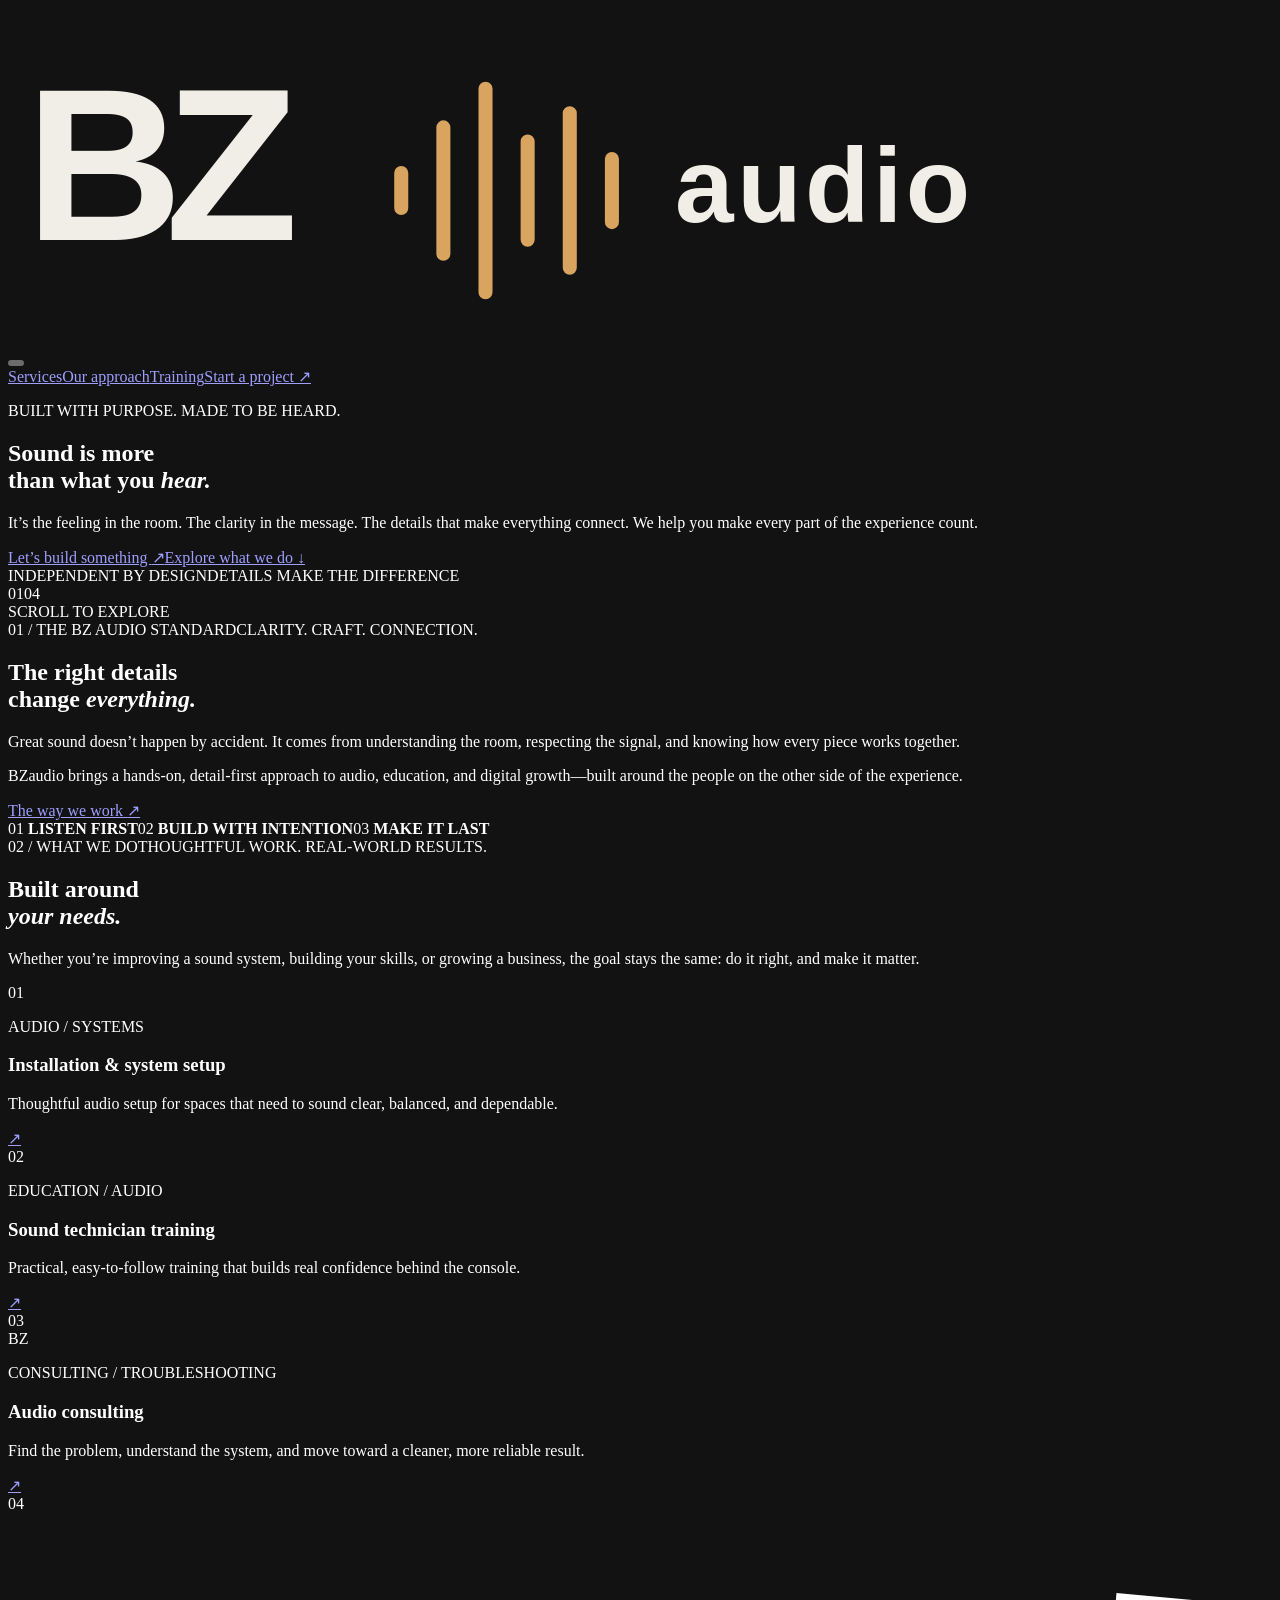
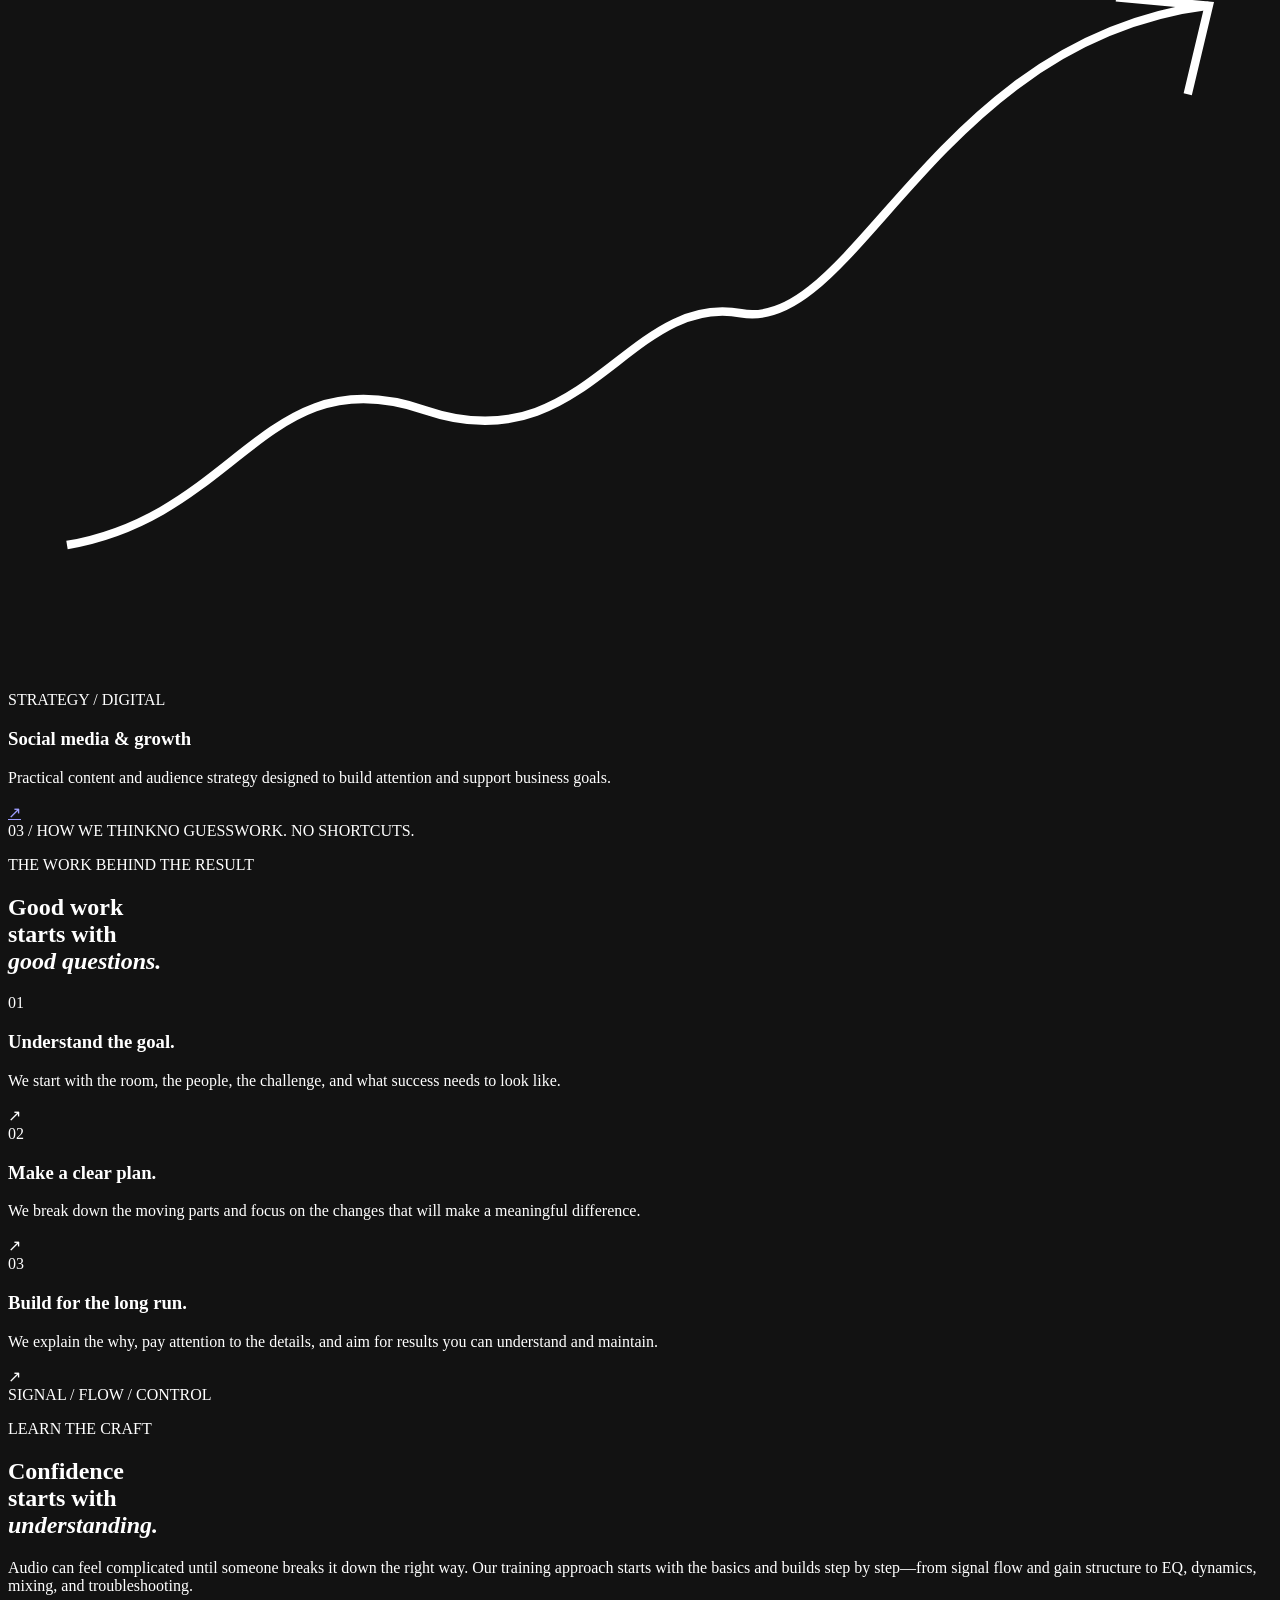
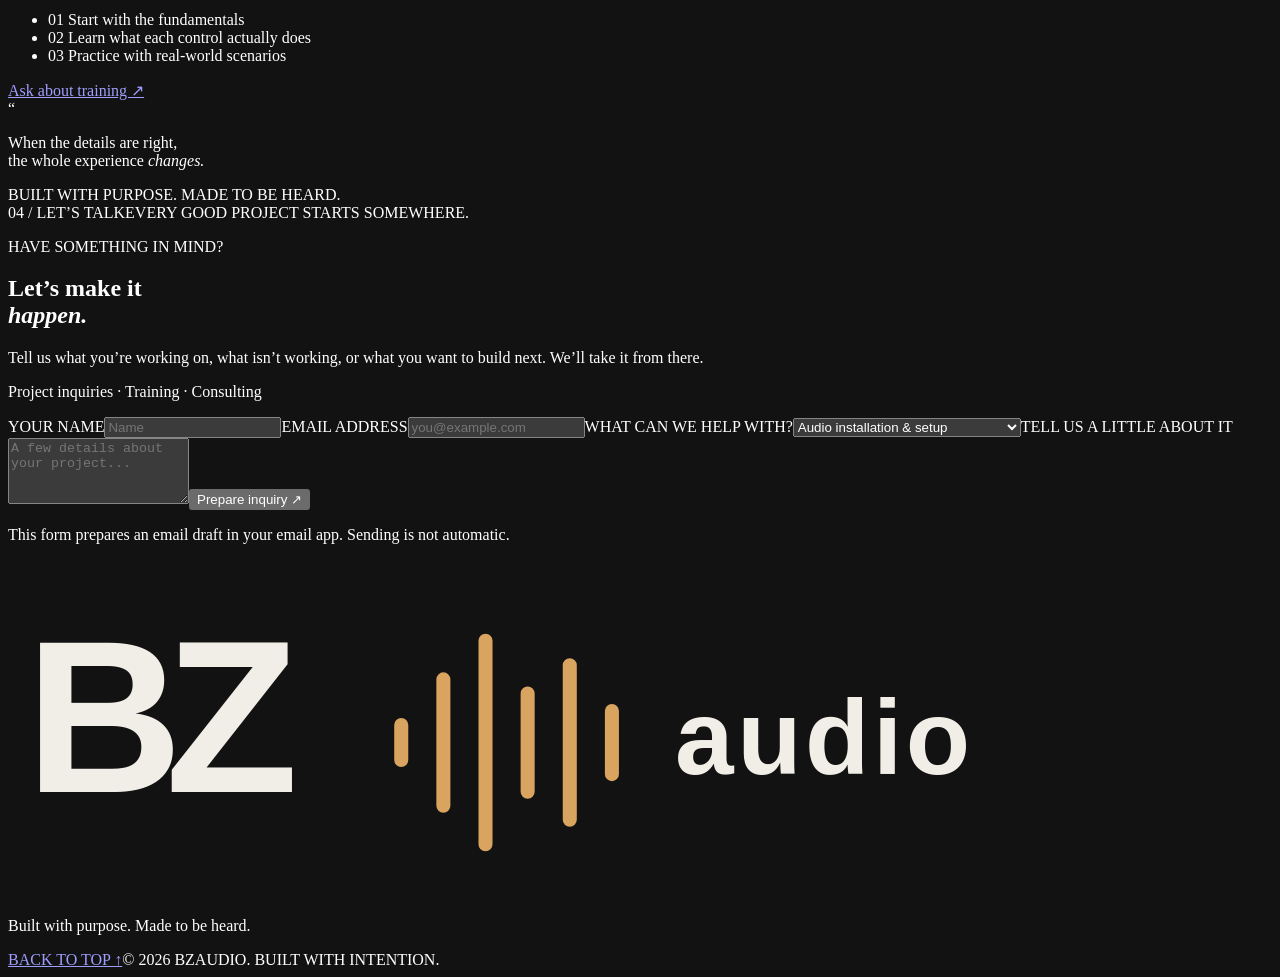
==== index.html @ 871b483c "Fix metadata formatting for production HTML" ====
<!doctype html>
<html lang="en">
<head>
  <meta charset="utf-8">
  <meta name="viewport" content="width=device-width, initial-scale=1">
  <meta name="theme-color" content="#0b0b0a">
  <meta name="description" content="BZaudio helps spaces sound clearer and teams work smarter through audio system setup, sound technician training, troubleshooting, and practical digital growth strategy.">
  <meta name="color-scheme" content="dark">
  <meta property="og:type" content="website">
  <meta property="og:title" content="BZaudio — Built with purpose. Made to be heard.">
  <meta property="og:description" content="Audio systems, practical technician training, consulting, and thoughtful digital growth.">
  <meta name="twitter:card" content="summary">
  <link rel="icon" href="favicon.svg" type="image/svg+xml">
  <title>BZaudio — Built to Be Heard</title>
  <link rel="preconnect" href="https://fonts.googleapis.com">
  <link rel="preconnect" href="https://fonts.gstatic.com" crossorigin>
  <link href="https://fonts.googleapis.com/css2?family=DM+Mono:wght@400;500&family=Manrope:wght@400;500;600;700;800&display=swap" rel="stylesheet">
  <link rel="stylesheet" href="styles.css">
  <script src="app.js" defer></script>
</head>
<body>
  <div class="film-grain" aria-hidden="true"></div>
  <header class="site-header">
    <a class="brand" href="#top" aria-label="BZaudio home">
      <img class="brand-logo" src="logo.svg" alt="BZaudio">
    </a>
    <button class="menu-toggle" aria-label="Toggle navigation" aria-expanded="false"><span></span><span></span></button>
    <nav class="nav-links" aria-label="Main navigation">
      <a href="#services">Services</a><a href="#approach">Our approach</a><a href="#training">Training</a><a href="#contact" class="nav-cta">Start a project <span>↗</span></a>
    </nav>
  </header>
  <main id="top">
    <section class="hero">
      <div class="hero-image" aria-hidden="true"></div>
      <div class="hero-content reveal">
        <p class="eyebrow"><span class="eyebrow-line"></span> BUILT WITH PURPOSE. MADE TO BE HEARD.</p>
        <h1>Sound is more<br>than what you <em>hear.</em></h1>
        <p class="hero-copy">It’s the feeling in the room. The clarity in the message. The details that make everything connect. We help you make every part of the experience count.</p>
        <div class="hero-actions"><a class="button button-primary" href="#contact">Let’s build something <span>↗</span></a><a class="text-link" href="#services">Explore what we do <span>↓</span></a></div>
      </div>
      <div class="hero-side-note"><span>INDEPENDENT BY DESIGN</span><span>DETAILS MAKE THE DIFFERENCE</span></div>
      <div class="hero-index"><span>01</span><span class="index-rule"></span><span>04</span></div>
      <div class="scroll-cue"><span class="scroll-line"></span> SCROLL TO EXPLORE</div>
    </section>
    <section class="intro section-pad">
      <div class="section-kicker reveal"><span>01 / THE BZ AUDIO STANDARD</span><span>CLARITY. CRAFT. CONNECTION.</span></div>
      <div class="intro-grid">
        <h2 class="reveal">The right details<br>change <em>everything.</em></h2>
        <div class="intro-body reveal"><p>Great sound doesn’t happen by accident. It comes from understanding the room, respecting the signal, and knowing how every piece works together.</p><p>BZaudio brings a hands-on, detail-first approach to audio, education, and digital growth—built around the people on the other side of the experience.</p><a class="underlined-link" href="#approach">The way we work <span>↗</span></a></div>
      </div>
      <div class="signal-strip" aria-label="BZaudio principles"><span>01 <b>LISTEN FIRST</b></span><span>02 <b>BUILD WITH INTENTION</b></span><span>03 <b>MAKE IT LAST</b></span><div class="signal-wave" aria-hidden="true"><i></i><i></i><i></i><i></i><i></i><i></i><i></i><i></i><i></i><i></i><i></i><i></i><i></i><i></i><i></i><i></i><i></i><i></i><i></i><i></i><i></i><i></i><i></i><i></i><i></i><i></i><i></i><i></i><i></i><i></i><i></i><i></i><i></i><i></i><i></i><i></i><i></i><i></i><i></i><i></i><i></i><i></i><i></i><i></i><i></i><i></i><i></i><i></i></div></div>
    </section>
    <section id="services" class="services section-pad">
      <div class="section-kicker reveal"><span>02 / WHAT WE DO</span><span>THOUGHTFUL WORK. REAL-WORLD RESULTS.</span></div>
      <div class="services-heading reveal"><h2>Built around<br><em>your needs.</em></h2><p>Whether you’re improving a sound system, building your skills, or growing a business, the goal stays the same: do it right, and make it matter.</p></div>
      <div class="service-list">
        <article class="service-card reveal"><div class="service-number">01</div><div class="service-visual visual-audio"><div class="speaker speaker-one"></div><div class="speaker speaker-two"></div><div class="visual-glow"></div></div><div class="service-info"><p class="service-tag">AUDIO / SYSTEMS</p><h3>Installation &amp; system setup</h3><p>Thoughtful audio setup for spaces that need to sound clear, balanced, and dependable.</p><a href="#contact" class="circle-arrow" aria-label="Ask about audio installation">↗</a></div></article>
        <article class="service-card reveal"><div class="service-number">02</div><div class="service-visual visual-training"><div class="mixer-board"><i></i><i></i><i></i><i></i><i></i><i></i><i></i><i></i><i></i><i></i><i></i><i></i></div><span class="meter meter-a"></span><span class="meter meter-b"></span></div><div class="service-info"><p class="service-tag">EDUCATION / AUDIO</p><h3>Sound technician training</h3><p>Practical, easy-to-follow training that builds real confidence behind the console.</p><a href="#training" class="circle-arrow" aria-label="Explore sound technician training">↗</a></div></article>
        <article class="service-card reveal"><div class="service-number">03</div><div class="service-visual visual-consult"><div class="orbit orbit-one"></div><div class="orbit orbit-two"></div><div class="orbit-core">BZ</div></div><div class="service-info"><p class="service-tag">CONSULTING / TROUBLESHOOTING</p><h3>Audio consulting</h3><p>Find the problem, understand the system, and move toward a cleaner, more reliable result.</p><a href="#contact" class="circle-arrow" aria-label="Ask about audio consulting">↗</a></div></article>
        <article class="service-card reveal"><div class="service-number">04</div><div class="service-visual visual-growth"><div class="growth-grid"></div><svg viewBox="0 0 300 180" role="img" aria-label="Abstract upward growth line"><path d="M14 150 C55 143 61 105 99 118 S147 90 174 95 S220 30 285 22" fill="none" stroke="currentColor" stroke-width="2"/><path d="M263 20 L285 22 L280 43" fill="none" stroke="currentColor" stroke-width="2"/></svg></div><div class="service-info"><p class="service-tag">STRATEGY / DIGITAL</p><h3>Social media &amp; growth</h3><p>Practical content and audience strategy designed to build attention and support business goals.</p><a href="#contact" class="circle-arrow" aria-label="Ask about social media growth">↗</a></div></article>
      </div>
    </section>
    <section id="approach" class="approach section-pad">
      <div class="section-kicker reveal"><span>03 / HOW WE THINK</span><span>NO GUESSWORK. NO SHORTCUTS.</span></div>
      <div class="approach-grid"><div class="approach-title reveal"><p class="eyebrow">THE WORK BEHIND THE RESULT</p><h2>Good work<br>starts with<br><em>good questions.</em></h2></div><div class="approach-steps">
        <article class="approach-step reveal"><span>01</span><div><h3>Understand the goal.</h3><p>We start with the room, the people, the challenge, and what success needs to look like.</p></div><span class="step-mark">↗</span></article>
        <article class="approach-step reveal"><span>02</span><div><h3>Make a clear plan.</h3><p>We break down the moving parts and focus on the changes that will make a meaningful difference.</p></div><span class="step-mark">↗</span></article>
        <article class="approach-step reveal"><span>03</span><div><h3>Build for the long run.</h3><p>We explain the why, pay attention to the details, and aim for results you can understand and maintain.</p></div><span class="step-mark">↗</span></article>
      </div></div>
    </section>
    <section id="training" class="training section-pad">
      <div class="training-art" aria-hidden="true"><div class="training-light"></div><div class="console-outline"><div class="console-row"></div><div class="console-controls"><i></i><i></i><i></i><i></i><i></i><i></i><i></i><i></i><i></i><i></i><i></i><i></i></div><div class="console-faders"><i></i><i></i><i></i><i></i><i></i><i></i><i></i><i></i></div></div><span class="art-label">SIGNAL / FLOW / CONTROL</span></div>
      <div class="training-copy reveal"><p class="eyebrow">LEARN THE CRAFT</p><h2>Confidence<br>starts with<br><em>understanding.</em></h2><p>Audio can feel complicated until someone breaks it down the right way. Our training approach starts with the basics and builds step by step—from signal flow and gain structure to EQ, dynamics, mixing, and troubleshooting.</p><ul><li><span>01</span> Start with the fundamentals</li><li><span>02</span> Learn what each control actually does</li><li><span>03</span> Practice with real-world scenarios</li></ul><a class="button button-outline" href="#contact">Ask about training <span>↗</span></a></div>
    </section>
    <section class="statement"><div class="statement-inner reveal"><span class="statement-mark">“</span><p>When the details are right,<br>the whole experience <em>changes.</em></p><span class="statement-caption">BUILT WITH PURPOSE. MADE TO BE HEARD.</span></div></section>
    <section id="contact" class="contact section-pad">
      <div class="section-kicker reveal"><span>04 / LET’S TALK</span><span>EVERY GOOD PROJECT STARTS SOMEWHERE.</span></div>
      <div class="contact-grid"><div class="contact-copy reveal"><p class="eyebrow">HAVE SOMETHING IN MIND?</p><h2>Let’s make it<br><em>happen.</em></h2><p>Tell us what you’re working on, what isn’t working, or what you want to build next. We’ll take it from there.</p><p class="contact-note">Project inquiries · Training · Consulting</p></div><form class="contact-form reveal" id="contact-form" data-contact-email=""><label for="name">YOUR NAME</label><input id="name" name="name" autocomplete="name" placeholder="Name" required><label for="email">EMAIL ADDRESS</label><input id="email" name="email" type="email" autocomplete="email" placeholder="you@example.com" required><label for="service">WHAT CAN WE HELP WITH?</label><select id="service" name="service"><option>Audio installation &amp; setup</option><option>Sound technician training</option><option>Audio consulting &amp; troubleshooting</option><option>Social media &amp; growth strategy</option><option>Something else</option></select><label for="message">TELL US A LITTLE ABOUT IT</label><textarea id="message" name="message" rows="4" placeholder="A few details about your project..." required></textarea><button class="button button-primary form-submit" type="submit">Prepare inquiry <span>↗</span></button><p class="form-note" id="form-note" role="status" aria-live="polite">This form prepares an email draft in your email app. Sending is not automatic.</p></form></div>
    </section>
  </main>
  <footer class="site-footer"><a class="brand footer-brand" href="#top"><img class="brand-logo" src="logo.svg" alt="BZaudio"></a><p>Built with purpose. Made to be heard.</p><a class="back-top" href="#top">BACK TO TOP ↑</a><span class="copyright">© <span id="year"></span> BZAUDIO. BUILT WITH INTENTION.</span></footer>
</body>
</html>
---- styles.css ----
:root{--bg:#0b0b0a;--panel:#11110f;--panel2:#171613;--text:#f1eee7;--muted:#a19d93;--line:rgba(242,237,225,.15);--amber:#d8a45f;--amber-bright:#f1c17c;--mono:"DM Mono",monospace;--sans:"Manrope",sans-serif;--page: min(1240px, calc(100% - 10vw)};scroll-behavior:smooth}*{box-sizing:border-box}body{margin:0;background:var(--bg);color:var(--text);font-family:var(--sans);font-size:14px;line-height:1.7;-webkit-font-smoothing:antialiased}a{color:inherit;text-decoration:none}button,input,textarea,select{font:inherit}.film-grain{position:fixed;inset:0;pointer-events:none;z-index:20;opacity:.045;background-image:url("data:image/svg+xml,%3Csvg viewBox='0 0 180 180' xmlns='http://www.w3.org/2000/svg'%3E%3Cfilter id='n'%3E%3CfeTurbulence type='fractalNoise' baseFrequency='.85' numOctaves='3' stitchTiles='stitch'/%3E%3C/filter%3E%3Crect width='100%25' height='100%25' filter='url(%23n)' opacity='.5'/%3E%3C/svg%3E")}::selection{background:var(--amber);color:#0b0b0a}.site-header{height:86px;padding:0 5vw;display:flex;align-items:center;justify-content:space-between;position:absolute;z-index:30;top:0;left:0;right:0;border-bottom:1px solid rgba(255,255,255,.12)}.brand{display:flex;align-items:center;gap:9px;letter-spacing:.18em;font-size:12px;font-weight:800}.brand-mark{font-size:29px;letter-spacing:-.12em;font-weight:800;line-height:1}.brand-mark span{color:var(--amber)}.brand-word{padding-left:7px}.nav-links{display:flex;align-items:center;gap:38px;font-size:11px;color:#d2cfc7}.nav-links>a:not(.nav-cta){transition:color .2s}.nav-links>a:hover{color:var(--amber-bright)}.nav-cta{border:1px solid rgba(216,164,95,.65);padding:12px 17px;color:var(--text)}.nav-cta span{color:var(--amber);margin-left:12px}.menu-toggle{display:none}.hero{min-height:790px;height:min(940px,100svh);max-height:1080px;position:relative;display:flex;align-items:center;overflow:hidden;padding:125px 10vw 110px}.hero:after{content:"";position:absolute;inset:0;background:linear-gradient(90deg,rgba(9,9,8,.97) 0%,rgba(9,9,8,.85) 35%,rgba(9,9,8,.3) 72%,rgba(9,9,8,.35) 100%),linear-gradient(0deg,var(--bg) 0%,transparent 23%,transparent 80%,rgba(0,0,0,.22));z-index:1}.hero-image{position:absolute;inset:0;background:radial-gradient(ellipse at 72% 47%,rgba(191,121,54,.24),transparent 26%),radial-gradient(ellipse at 83% 53%,rgba(94,65,39,.24),transparent 40%),linear-gradient(135deg,#191713,#090908 60%);animation:cinema-drift 24s ease-in-out infinite alternate}.hero-image:before{content:"";position:absolute;right:8%;top:17%;width:48vw;height:65%;border:1px solid rgba(220,176,113,.15);transform:perspective(800px) rotateY(-17deg) rotateZ(-3deg);background:repeating-linear-gradient(90deg,transparent 0 7.5%,rgba(255,255,255,.025) 7.6% 7.8%),linear-gradient(135deg,transparent,rgba(216,164,95,.07));box-shadow:0 0 100px rgba(197,126,57,.08),inset 0 0 80px rgba(0,0,0,.8)}.hero-image:after{content:"";position:absolute;right:16%;top:24%;width:34vw;height:54%;background:repeating-linear-gradient(0deg,transparent 0 20px,rgba(216,164,95,.08) 21px 22px);mask-image:linear-gradient(90deg,transparent,#000 30%,#000 70%,transparent);transform:skewY(-9deg);opacity:.6}.hero-content{position:relative;z-index:2;max-width:730px}.eyebrow,.section-kicker,.service-tag,.hero-side-note,.hero-index,.scroll-cue,.statement-caption,.art-label,.copyright,.back-top{font:10px/1.5 var(--mono);letter-spacing:.12em}.eyebrow{color:var(--amber-bright);display:flex;align-items:center;gap:12px}.eyebrow-line{display:inline-block;width:27px;height:1px;background:var(--amber)}h1,h2,h3,p{margin-top:0}h1{font-size:clamp(54px,7.3vw,104px);line-height:1.04;letter-spacing:-.075em;font-weight:600;margin:32px 0 24px}h1 em,h2 em,.statement p em{font-family:Georgia,serif;font-weight:400;color:var(--amber-bright);letter-spacing:-.065em} .hero-copy{max-width:455px;color:#b8b4aa;font-size:14px;line-height:1.95}.hero-actions{display:flex;align-items:center;gap:28px;margin-top:36px}.button{display:inline-flex;align-items:center;justify-content:space-between;gap:30px;padding:15px 19px;font-size:11px;font-weight:700;letter-spacing:.015em;border:1px solid transparent;cursor:pointer;transition:background .25s,border .25s,transform .25s}.button:hover{transform:translateY(-2px)}.button span{font-size:17px}.button-primary{background:var(--amber);color:#17120b}.button-primary:hover{background:var(--amber-bright)}.text-link{font-size:11px;color:#d4d0c7}.text-link span{color:var(--amber);padding-left:9px}.hero-side-note{position:absolute;z-index:3;right:5vw;top:48%;writing-mode:vertical-rl;display:flex;gap:24px;color:#9a9488;font-size:9px}.hero-index{position:absolute;z-index:3;bottom:65px;left:5vw;display:flex;align-items:center;gap:13px;color:#d6d0c5}.hero-index>span:first-child{color:var(--amber)}.index-rule{height:1px;width:66px;background:var(--line)}.scroll-cue{position:absolute;z-index:3;bottom:61px;right:5vw;color:#a8a194;font-size:9px;display:flex;align-items:center;gap:12px}.scroll-line{width:34px;height:1px;background:var(--amber)}.section-pad{padding:105px 0}.intro,.services,.approach,.contact{padding-left:var(--page);padding-right:var(--page)}.section-kicker{display:flex;justify-content:space-between;gap:20px;color:#918c82;border-bottom:1px solid var(--line);padding-bottom:17px;font-size:9px}.section-kicker span:first-child{color:var(--amber)}.intro-grid{display:grid;grid-template-columns:1.1fr .7fr;gap:10%;padding:65px 0 60px}.intro h2,.services h2,.approach h2,.training h2,.contact h2{font-size:clamp(38px,5vw,65px);font-weight:500;letter-spacing:-.07em;line-height:1.12;margin-bottom:0}.intro h2 em,.services h2 em,.approach h2 em,.training h2 em,.contact h2 em{font-family:Georgia,serif;font-weight:400;color:var(--amber-bright)}.intro-body{padding-top:8px;max-width:445px;color:var(--muted);font-size:13px}.intro-body p{margin-bottom:18px}.underlined-link{display:inline-flex;gap:35px;align-items:center;color:var(--text);font-size:11px;border-bottom:1px solid var(--amber);padding:8px 0;margin-top:9px}.underlined-link span{color:var(--amber)}.signal-strip{min-height:74px;border-top:1px solid var(--line);border-bottom:1px solid var(--line);display:flex;align-items:center;gap:32px;overflow:hidden;color:#898479;font:9px var(--mono);letter-spacing:.09em}.signal-strip b{display:block;color:#d7d1c6;font-size:9px;font-weight:400;margin-top:7px;white-space:nowrap}.signal-wave{height:42px;display:flex;align-items:center;gap:4px;flex:1;justify-content:flex-end;opacity:.65;min-width:100px}.signal-wave i{display:block;width:2px;height:var(--h,13px);background:var(--amber);opacity:.65;animation:wave 1.6s ease-in-out infinite alternate}.signal-wave i:nth-child(3n){--h:26px;animation-delay:-.5s}.signal-wave i:nth-child(4n){--h:34px;animation-delay:-.9s}.signal-wave i:nth-child(5n){--h:8px;animation-delay:-.2s}.services{background:#10100e}.services-heading{display:flex;justify-content:space-between;align-items:flex-end;padding:58px 0 45px;gap:40px}.services-heading p{max-width:360px;color:var(--muted);font-size:12px;margin:0 0 4px}.service-list{border-top:1px solid var(--line)}.service-card{display:grid;grid-template-columns:42px minmax(220px,.92fr) minmax(260px,1fr);gap:32px;align-items:center;min-height:265px;border-bottom:1px solid var(--line);padding:27px 0}.service-number{align-self:start;padding-top:5px;color:var(--amber);font:10px var(--mono)}.service-visual{height:210px;position:relative;overflow:hidden;background:radial-gradient(ellipse at center,rgba(193,131,67,.12),transparent 65%),#151511;border:1px solid rgba(255,255,255,.045)}.service-info{position:relative;padding:5px 52px 5px 0}.service-tag{font-size:9px;color:var(--amber);margin-bottom:12px}.service-info h3{font-size:21px;line-height:1.3;letter-spacing:-.04em;font-weight:500;margin-bottom:12px}.service-info>p:not(.service-tag){color:var(--muted);font-size:12px;max-width:380px;margin-bottom:0}.circle-arrow{position:absolute;right:0;bottom:4px;width:36px;height:36px;border:1px solid rgba(216,164,95,.55);display:grid;place-items:center;color:var(--amber);font-size:16px;transition:background .2s,color .2s}.circle-arrow:hover{background:var(--amber);color:#0b0b0a}.speaker{position:absolute;width:94px;height:94px;border:1px solid rgba(216,164,95,.6);border-radius:50%;left:50%;top:50%;transform:translate(-50%,-50%);box-shadow:0 0 0 10px rgba(216,164,95,.04),0 0 0 23px rgba(216,164,95,.035),inset 0 0 0 9px rgba(216,164,95,.1)}.speaker:before,.speaker:after{content:"";position:absolute;inset:23px;border:1px solid rgba(216,164,95,.4);border-radius:50%}.speaker:after{inset:39px;background:var(--amber);box-shadow:0 0 25px rgba(216,164,95,.5)}.speaker-two{left:72%;width:60px;height:60px;opacity:.65}.speaker-one{left:37%}.visual-glow{position:absolute;inset:0;background:linear-gradient(115deg,transparent 30%,rgba(255,222,171,.06),transparent 68%);animation:sweep 7s ease-in-out infinite}.mixer-board{position:absolute;inset:25px 22px;display:grid;grid-template-columns:repeat(6,1fr);gap:9px;transform:perspective(300px) rotateX(12deg);border:1px solid rgba(216,164,95,.25);padding:12px;background:linear-gradient(135deg,#25231c,#10100e)}.mixer-board i{background:linear-gradient(0deg,#71664d 0 20%,#29271f 20% 100%);border:1px solid #494333;position:relative}.mixer-board i:after{content:"";position:absolute;left:20%;right:20%;top:35%;height:4px;background:var(--amber);box-shadow:0 0 8px #b67a37}.meter{position:absolute;bottom:20px;width:3px;background:var(--amber);box-shadow:0 0 12px #bf8038}.meter-a{height:45px;right:17%}.meter-b{height:27px;right:20%;opacity:.55}.visual-consult{display:grid;place-items:center}.orbit{position:absolute;border:1px solid rgba(216,164,95,.35);border-radius:50%;width:135px;height:135px;transform:rotateX(62deg) rotateZ(-25deg)}.orbit-two{width:185px;height:185px;transform:rotateX(62deg) rotateZ(35deg)}.orbit-core{width:55px;height:55px;border:1px solid var(--amber);border-radius:50%;display:grid;place-items:center;font-size:12px;letter-spacing:-.08em;color:var(--amber);box-shadow:0 0 32px rgba(216,164,95,.12)}.visual-growth{display:grid;place-items:center}.growth-grid{position:absolute;inset:0;background:linear-gradient(rgba(216,164,95,.08) 1px,transparent 1px),linear-gradient(90deg,rgba(216,164,95,.08) 1px,transparent 1px);background-size:25px 25px;mask-image:linear-gradient(90deg,transparent,#000)}.visual-growth svg{width:85%;color:var(--amber);position:relative}.approach-grid{display:grid;grid-template-columns:.8fr 1fr;gap:13%;padding-top:70px}.approach-title .eyebrow{margin-bottom:27px}.approach-steps{border-top:1px solid var(--line)}.approach-step{display:grid;grid-template-columns:30px 1fr 20px;gap:16px;padding:24px 0;border-bottom:1px solid var(--line);align-items:start}.approach-step>span:first-child{font:10px var(--mono);color:var(--amber);padding-top:5px}.approach-step h3{font-size:15px;font-weight:600;margin:0 0 7px}.approach-step p{font-size:12px;color:var(--muted);margin:0;max-width:400px}.step-mark{color:#8e887d}.training{background:#151410;display:grid;grid-template-columns:1fr 1fr;min-height:650px;padding:0}.training-art{position:relative;overflow:hidden;min-height:590px;background:radial-gradient(ellipse at 40% 42%,rgba(188,123,59,.21),transparent 46%),linear-gradient(140deg,#201c15,#0d0d0b)}.training-art:before{content:"";position:absolute;inset:0;background:repeating-linear-gradient(0deg,transparent 0 3px,rgba(255,255,255,.015) 4px 5px)}.training-light{position:absolute;width:430px;height:430px;left:15%;top:12%;border-radius:50%;border:1px solid rgba(216,164,95,.13);box-shadow:0 0 0 35px rgba(216,164,95,.025),0 0 0 75px rgba(216,164,95,.02)}.console-outline{position:absolute;left:12%;right:6%;top:30%;height:250px;transform:perspective(600px) rotateY(13deg) rotateX(5deg);border:1px solid rgba(216,164,95,.45);background:linear-gradient(135deg,rgba(55,48,36,.96),rgba(12,12,10,.98));box-shadow:18px 28px 60px #0008;padding:20px}.console-row{height:36px;border-bottom:1px solid rgba(216,164,95,.24);background:repeating-linear-gradient(90deg,transparent 0 24px,rgba(216,164,95,.16) 25px 26px)}.console-controls{display:flex;gap:14px;margin:20px 0}.console-controls i{width:16px;height:16px;border:1px solid #a78a58;border-radius:50%;box-shadow:inset 0 0 0 4px #29251c}.console-faders{display:flex;justify-content:space-around;height:95px;border-top:1px solid #51452f}.console-faders i{width:2px;height:90%;background:#60533b;position:relative}.console-faders i:after{content:"";position:absolute;top:var(--top,40%);left:-4px;width:10px;height:5px;background:var(--amber);box-shadow:0 0 7px #bd813a}.console-faders i:nth-child(2n){--top:25%}.console-faders i:nth-child(3n){--top:65%}.art-label{position:absolute;bottom:42px;left:12%;color:#b9a17e;font-size:9px}.training-copy{padding:90px 9vw 80px 7vw;align-self:center}.training-copy h2{margin:28px 0 24px}.training-copy>p:not(.eyebrow){max-width:440px;color:var(--muted);font-size:12px;line-height:1.95}.training-copy ul{padding:20px 0 22px;margin:22px 0;border-top:1px solid var(--line);border-bottom:1px solid var(--line);list-style:none}.training-copy li{font-size:11px;padding:7px 0;color:#d2cdc3}.training-copy li span{font:10px var(--mono);color:var(--amber);margin-right:15px}.button-outline{border-color:rgba(216,164,95,.65);color:var(--text);background:transparent}.button-outline span{color:var(--amber)}.button-outline:hover{background:rgba(216,164,95,.1)}.statement{padding:120px 5vw;text-align:center;background:#0b0b0a;border-bottom:1px solid var(--line)}.statement-inner{max-width:850px;margin:auto}.statement-mark{font:70px/1 Georgia,serif;color:var(--amber);opacity:.85}.statement p{font-size:clamp(31px,4.5vw,56px);line-height:1.2;letter-spacing:-.06em;margin:20px 0 30px}.statement-caption{font-size:9px;color:#8e887d}.contact{background:#11110f}.contact-grid{display:grid;grid-template-columns:.85fr 1fr;gap:15%;padding-top:65px}.contact-copy h2{margin:28px 0 23px}.contact-copy>p:not(.eyebrow){max-width:370px;color:var(--muted);font-size:12px}.contact-note{border-top:1px solid var(--line);padding-top:18px;margin-top:34px;font:10px var(--mono);letter-spacing:.04em}.contact-form{display:flex;flex-direction:column;align-items:stretch}.contact-form label{font:9px var(--mono);letter-spacing:.1em;color:#aaa397;margin:0 0 8px}.contact-form input,.contact-form textarea,.contact-form select{background:transparent;border:0;border-bottom:1px solid #444036;color:var(--text);padding:11px 0 13px;outline:none;border-radius:0;margin-bottom:24px;font-size:12px;resize:vertical}.contact-form input:focus,.contact-form textarea:focus,.contact-form select:focus{border-color:var(--amber)}.contact-form input::placeholder,.contact-form textarea::placeholder{color:#6f6a60}.contact-form select{color:#c9c2b7}.contact-form select option{background:#171613}.form-submit{align-self:flex-start;min-width:190px}.form-note{color:#827c71;font-size:10px;margin-top:13px}.site-footer{padding:30px 5vw;display:grid;grid-template-columns:1fr 1fr 1fr;align-items:center;gap:20px;border-top:1px solid var(--line);color:#8f897f}.footer-brand{color:var(--text);justify-self:start}.site-footer>p{margin:0;text-align:center;font-size:10px}.back-top{justify-self:end;font-size:9px}.copyright{grid-column:1/-1;border-top:1px solid var(--line);padding-top:18px;margin-top:8px;font-size:8px;color:#6d685f}.reveal{opacity:0;transform:translateY(18px);transition:opacity .8s ease,transform .8s cubic-bezier(.2,.7,.2,1)}.reveal.is-visible{opacity:1;transform:translateY(0)}@keyframes cinema-drift{0%{transform:scale(1) translate3d(0,0,0)}100%{transform:scale(1.06) translate3d(-1.3%,.5%,0)}}@keyframes wave{from{transform:scaleY(.4);opacity:.35}to{transform:scaleY(1);opacity:.9}}@keyframes sweep{0%,100%{transform:translateX(-60%);opacity:.2}50%{transform:translateX(60%);opacity:.9}}@media(min-width:1500px){.hero{padding-left:max(10vw,calc((100vw - 1240px)/2))}.hero-content{max-width:780px}}@media(max-width:850px){:root{--page:calc(100% - 9vw)}.site-header{height:72px;padding:0 5vw}.menu-toggle{display:flex;flex-direction:column;gap:6px;background:transparent;border:0;padding:10px;z-index:3}.menu-toggle span{width:23px;height:1px;background:var(--text)}.nav-links{display:none;position:absolute;top:71px;left:0;right:0;background:#10100e;padding:25px 5vw 30px;flex-direction:column;align-items:stretch;gap:20px;border-bottom:1px solid var(--line)}.nav-links.open{display:flex}.nav-cta{text-align:center}.hero{min-height:730px;height:92svh;padding:120px 7vw 110px}.hero:after{background:linear-gradient(90deg,rgba(9,9,8,.95),rgba(9,9,8,.66)),linear-gradient(0deg,var(--bg),transparent 28%)}.hero-image:before{right:-10%;width:75vw;opacity:.65}.hero-side-note{display:none}.hero-index{left:7vw;bottom:43px}.scroll-cue{right:7vw;bottom:40px}.intro-grid,.approach-grid,.contact-grid{grid-template-columns:1fr;gap:30px}.intro-grid{padding:45px 0}.intro-body{max-width:600px}.services-heading{align-items:flex-start;flex-direction:column;gap:20px}.services-heading p{max-width:500px}.service-card{grid-template-columns:28px minmax(160px,.8fr) minmax(200px,1fr);gap:18px}.service-visual{height:175px}.service-info h3{font-size:18px}.training-copy{padding:65px 6vw}.contact-grid{gap:42px}.approach-grid{padding-top:45px}.training-art{min-height:460px}.console-outline{top:28%}}@media(max-width:560px){:root{--page:calc(100% - 40px)}.site-header{padding:0 20px}.hero{min-height:720px;padding:110px 24px 105px}.hero-content{margin-top:10px}.eyebrow{font-size:8px;letter-spacing:.08em}h1{font-size:clamp(48px,14vw,68px);margin:27px 0 20px}.hero-copy{font-size:12px;max-width:370px}.hero-actions{align-items:flex-start;flex-direction:column;gap:20px}.hero-index{left:24px;bottom:35px}.scroll-cue{right:24px;bottom:33px;font-size:7px}.section-pad{padding-top:72px;padding-bottom:72px}.section-kicker{font-size:7px;letter-spacing:.06em}.section-kicker span:last-child{max-width:48%;text-align:right}.intro h2,.services h2,.approach h2,.training h2,.contact h2{font-size:43px}.intro-grid{gap:23px;padding:39px 0}.signal-strip{gap:18px;flex-wrap:wrap;padding:15px 0}.signal-wave{flex-basis:100%;justify-content:flex-start}.service-card{grid-template-columns:24px 1fr;gap:12px;padding:23px 0}.service-visual{grid-column:2;height:190px;order:2}.service-info{grid-column:2;order:3;padding-right:43px}.service-number{grid-column:1;grid-row:1/4}.service-info h3{font-size:20px}.service-info>p:not(.service-tag){font-size:11px}.circle-arrow{width:32px;height:32px}.approach-grid{gap:35px}.approach-step{grid-template-columns:25px 1fr 15px;gap:10px}.training{grid-template-columns:1fr}.training-art{min-height:400px;order:2}.training-copy{padding:65px 24px 60px}.console-outline{left:8%;right:5%;top:27%;height:220px;padding:14px}.console-controls{gap:9px;margin:14px 0}.console-controls i{width:12px;height:12px}.console-faders{height:80px}.art-label{left:8%;bottom:25px}.statement{padding:80px 24px}.statement p{font-size:35px}.contact-grid{padding-top:45px}.site-footer{padding:26px 20px;grid-template-columns:1fr auto}.site-footer>p{grid-column:1/-1;grid-row:2;text-align:left}.back-top{grid-column:2;grid-row:1}.copyright{grid-row:3}.form-submit{width:100%}}@media(prefers-reduced-motion:reduce){*,*::before,*::after{scroll-behavior:auto!important;animation-duration:.01ms!important;animation-iteration-count:1!important;transition-duration:.01ms!important}.reveal{opacity:1;transform:none}}
/* BZaudio vector wordmark */
.brand-logo{display:block;width:174px;height:auto;max-height:48px;object-fit:contain}
.footer-brand .brand-logo{width:154px;max-height:42px}
@media(max-width:560px){.brand-logo{width:148px;max-height:42px}.footer-brand .brand-logo{width:140px}}


/* Professional finishing details */
:focus-visible{outline:2px solid var(--amber-bright);outline-offset:4px}
.brand-logo{display:block;width:160px;height:auto;max-height:54px;object-fit:contain}
.brand{min-width:0}
.contact-form input:focus,.contact-form textarea:focus,.contact-form select:focus{border-color:var(--amber);outline:2px solid rgba(216,164,95,.22);outline-offset:1px}
.contact-form input,.contact-form textarea,.contact-form select{width:100%;min-width:0}
.contact-form .form-submit{width:100%;margin-top:8px}
.form-note{max-width:48ch}
::selection{background:var(--amber-bright);color:#111}
@media(max-width:760px){
  .brand-logo{width:138px;max-height:48px}
  .site-header{height:74px}
  .hero{min-height:700px;height:auto;padding:130px 7vw 110px}
  .hero-side-note{display:none}
  .hero-index{left:7vw;bottom:35px}
  .scroll-cue{right:7vw;bottom:32px}
  .hero-actions{align-items:flex-start;flex-wrap:wrap;gap:18px}
  .section-kicker{font-size:8px;flex-wrap:wrap}
  .signal-strip{gap:18px;flex-wrap:wrap;padding:18px 0}
  .signal-wave{flex-basis:100%;justify-content:flex-start}
  .service-card{grid-template-columns:28px minmax(0,1fr);gap:14px}
  .service-visual{grid-column:2;grid-row:1;height:170px}
  .service-info{grid-column:2;padding-right:46px}
  .service-number{grid-column:1;grid-row:1 / span 2}
  .contact-grid{gap:36px}
}
@media(max-width:420px){
  .hero h1{font-size:clamp(46px,13vw,58px)}
  .hero-actions .button{width:100%}
  .text-link{padding:6px 0}
  .section-pad{padding-top:76px;padding-bottom:76px}
  .intro-grid{padding-top:42px}
}
@media(prefers-reduced-motion:reduce){
  *,*::before,*::after{scroll-behavior:auto!important;animation-duration:.01ms!important;animation-iteration-count:1!important;transition-duration:.01ms!important}
}
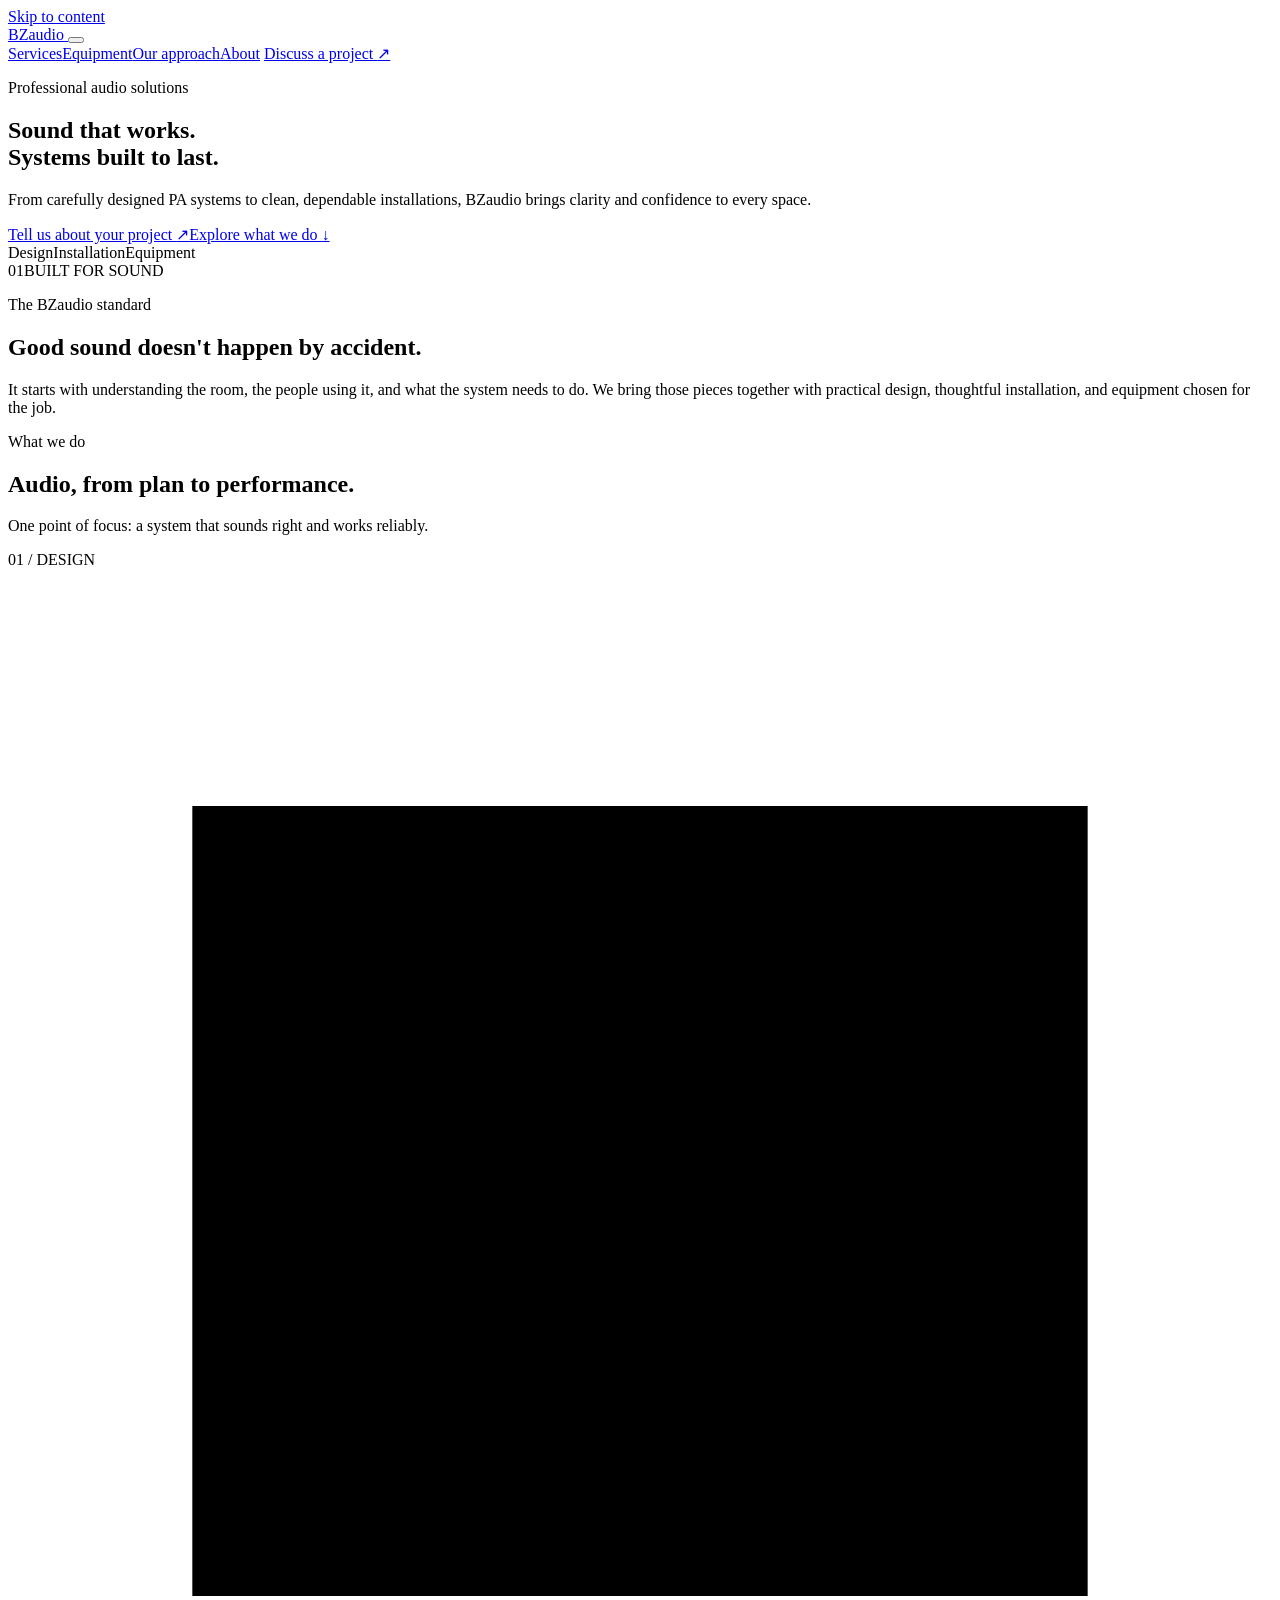
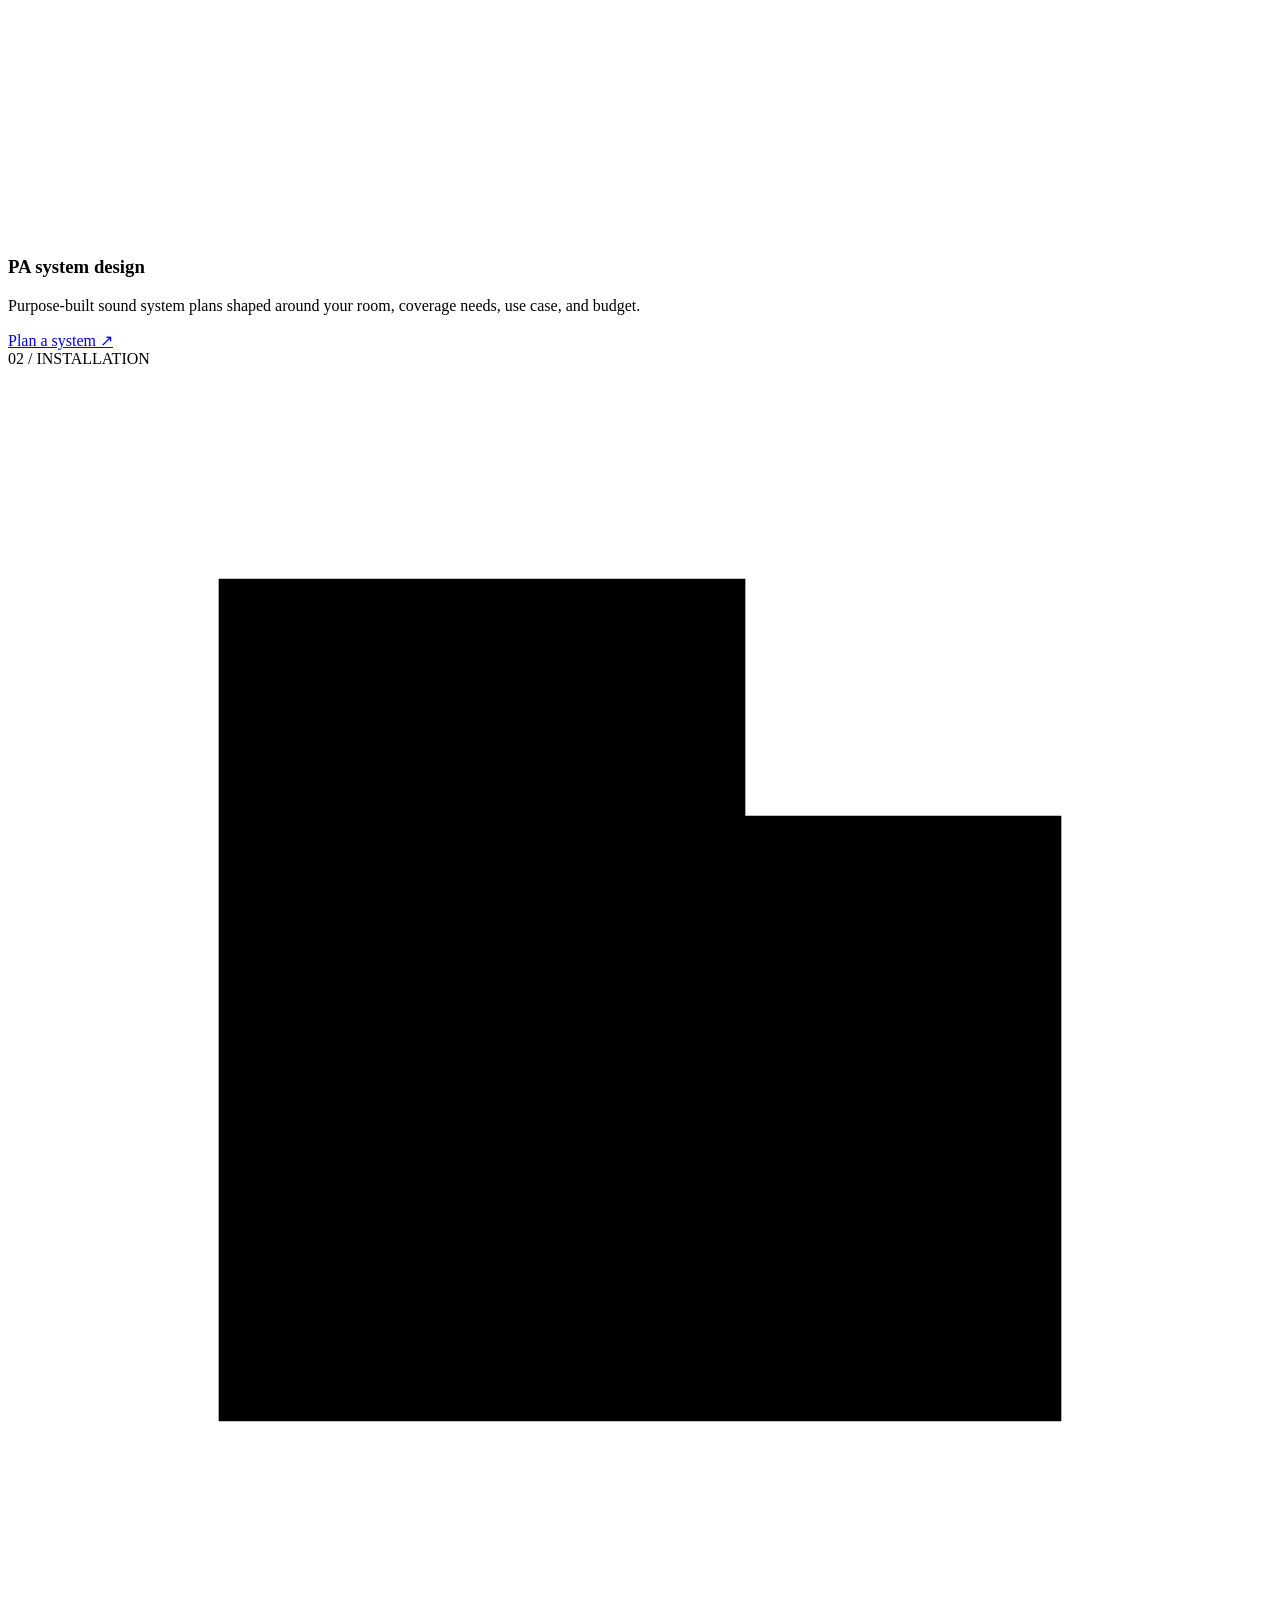
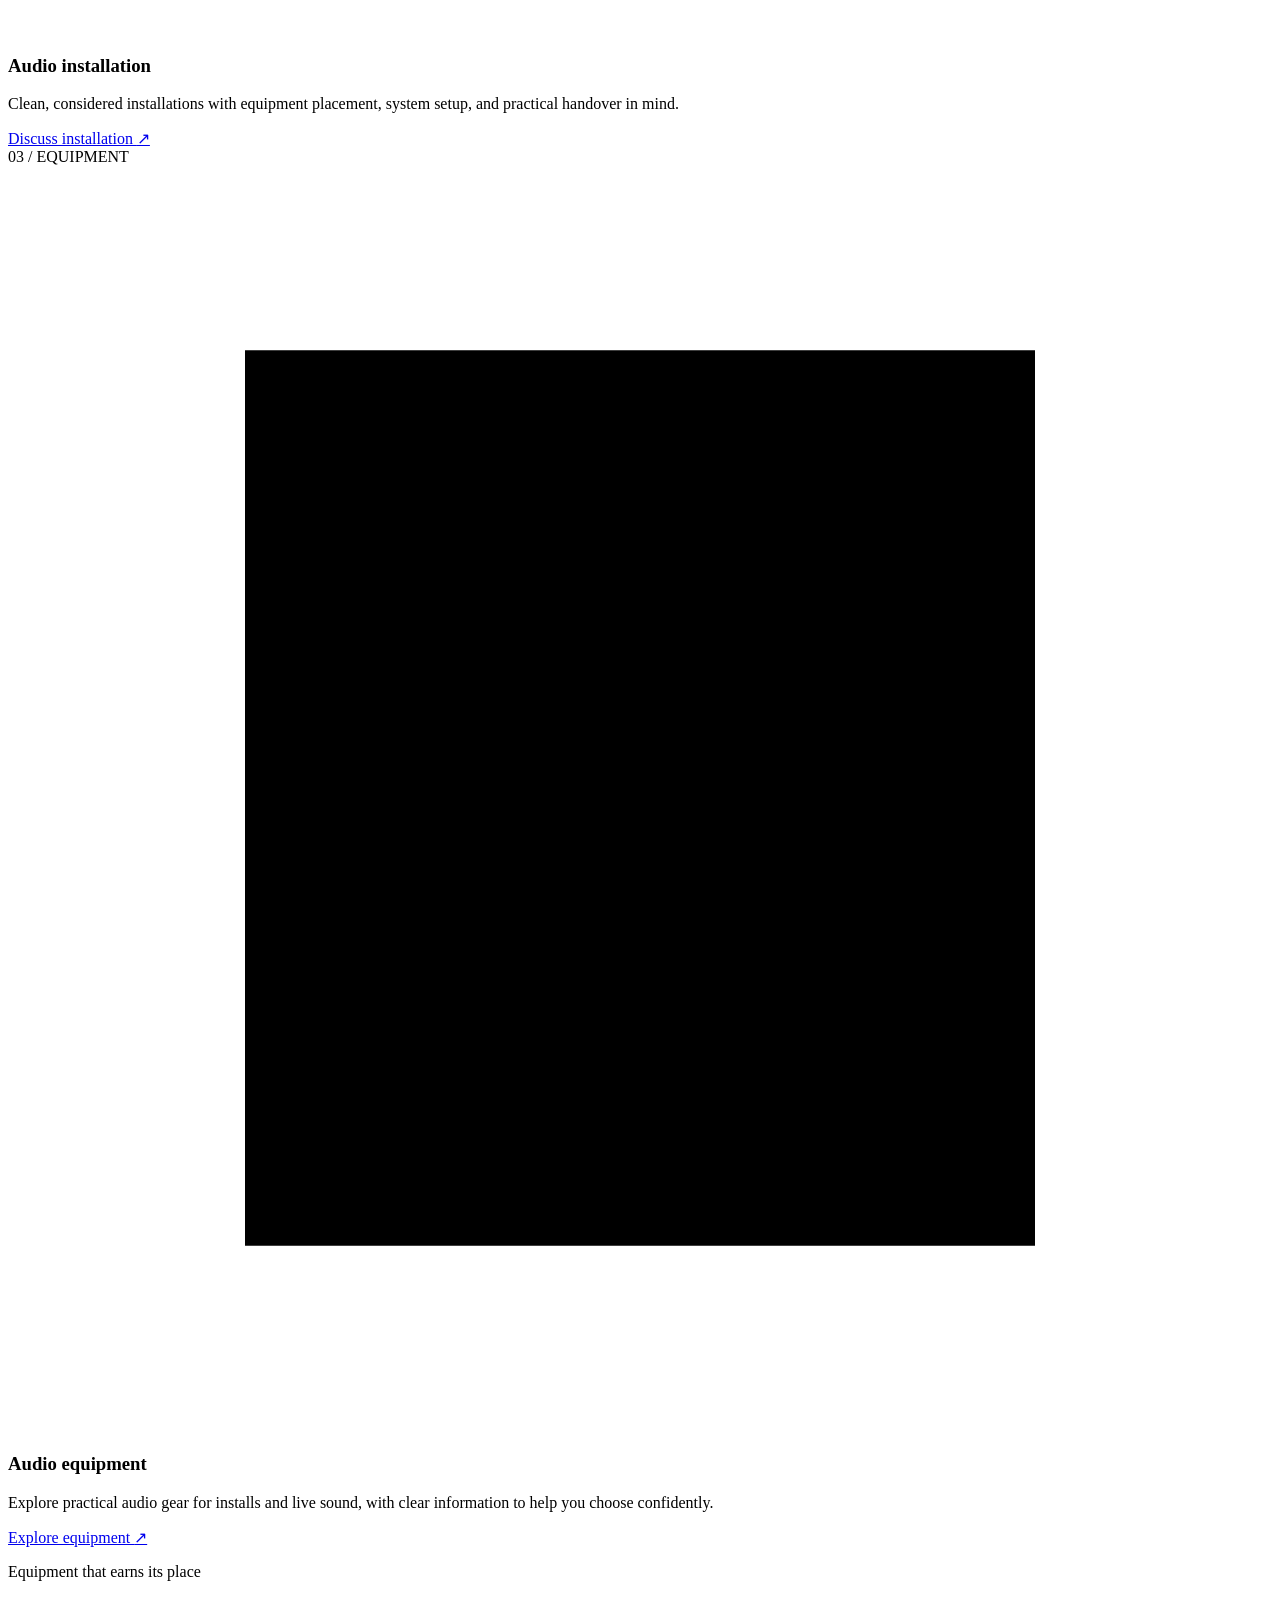
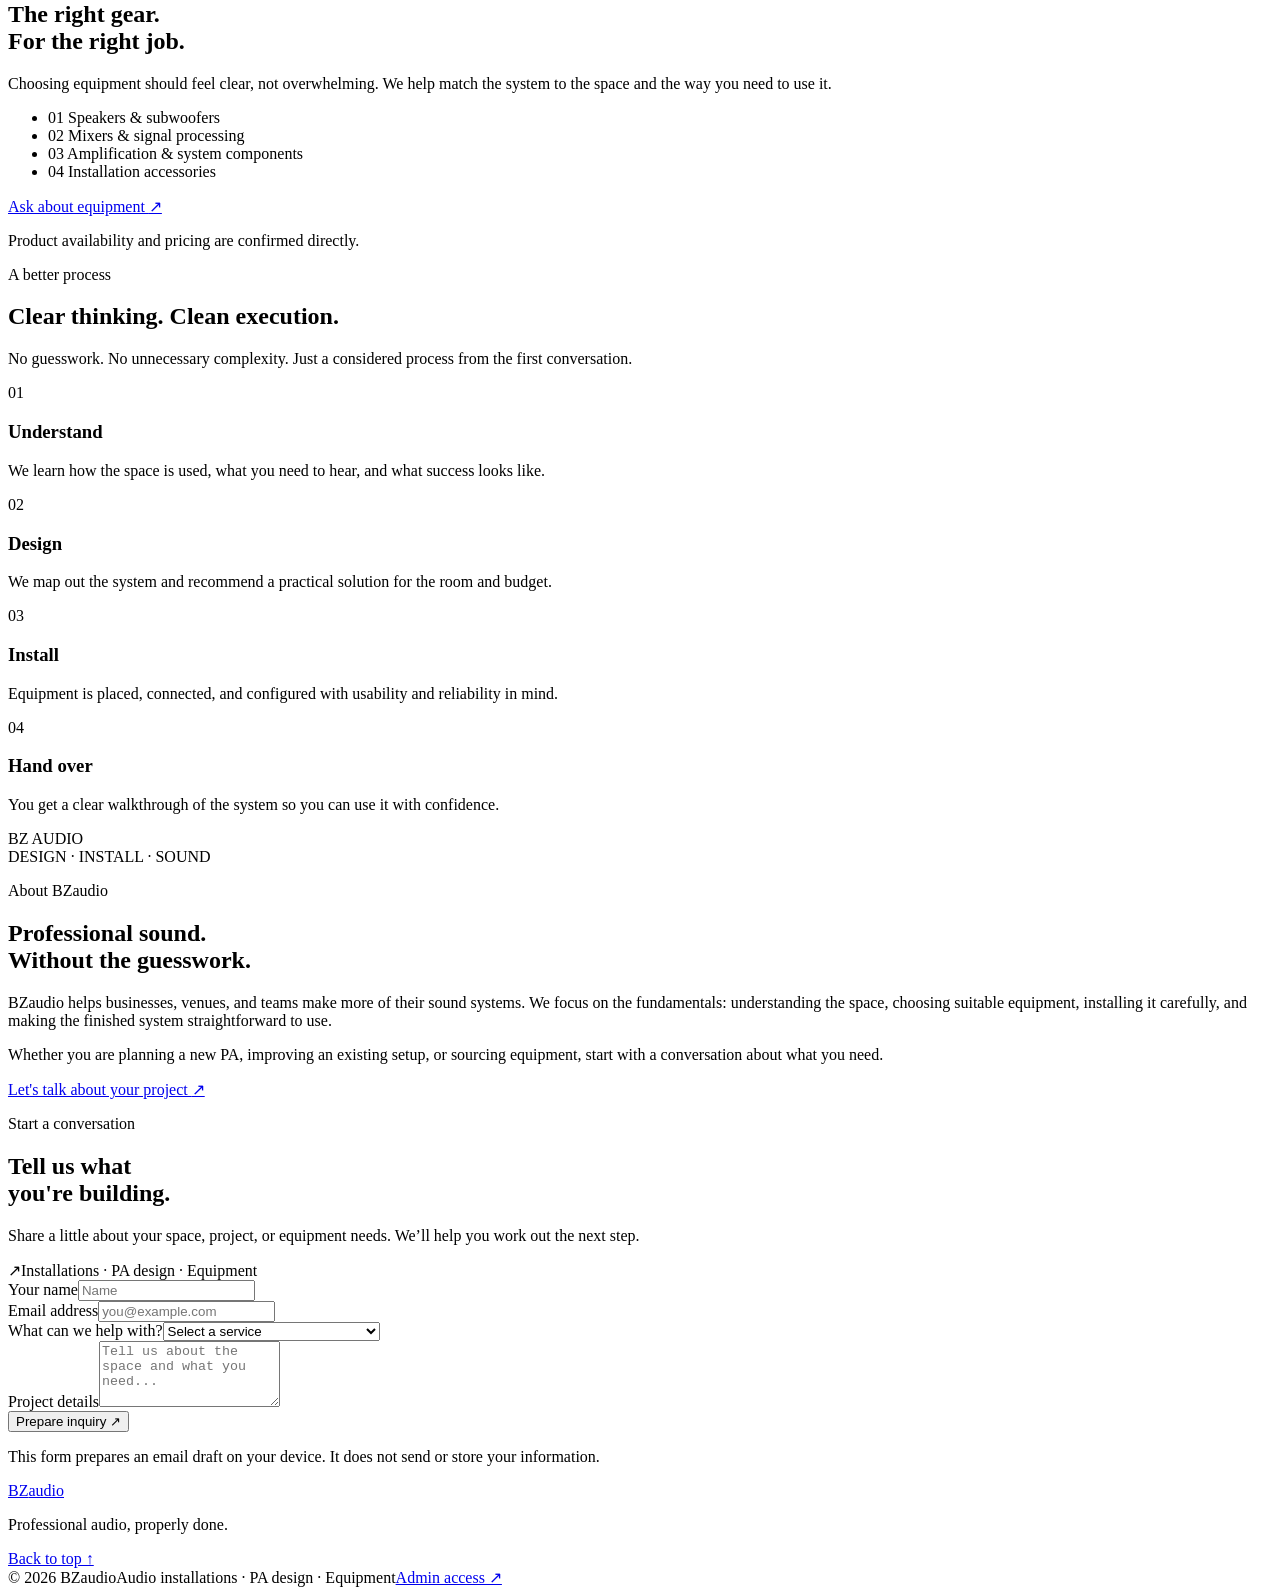
==== commit 11cc9e1e: "Rebuild BZaudio website with a premium professional audio brand design" ====
--- a/index.html
+++ b/index.html
@@ -3,81 +3,75 @@
 <head>
   <meta charset="utf-8">
   <meta name="viewport" content="width=device-width, initial-scale=1">
-  <meta name="theme-color" content="#0b0b0a">
-  <meta name="description" content="BZaudio helps spaces sound clearer and teams work smarter through audio system setup, sound technician training, troubleshooting, and practical digital growth strategy.">
-  <meta name="color-scheme" content="dark">
+  <meta name="theme-color" content="#101112">
+  <meta name="description" content="BZaudio designs, installs, and supplies professional audio systems. Thoughtful PA design, reliable installation, and carefully selected audio equipment.">
+  <meta property="og:title" content="BZaudio | Professional Audio, Properly Done">
+  <meta property="og:description" content="Professional audio installations, PA system design, and equipment.">
   <meta property="og:type" content="website">
-  <meta property="og:title" content="BZaudio — Built with purpose. Made to be heard.">
-  <meta property="og:description" content="Audio systems, practical technician training, consulting, and thoughtful digital growth.">
-  <meta name="twitter:card" content="summary">
   <link rel="icon" href="favicon.svg" type="image/svg+xml">
-  <title>BZaudio — Built to Be Heard</title>
+  <title>BZaudio | Professional Audio, Properly Done</title>
   <link rel="preconnect" href="https://fonts.googleapis.com">
   <link rel="preconnect" href="https://fonts.gstatic.com" crossorigin>
-  <link href="https://fonts.googleapis.com/css2?family=DM+Mono:wght@400;500&family=Manrope:wght@400;500;600;700;800&display=swap" rel="stylesheet">
+  <link href="https://fonts.googleapis.com/css2?family=DM+Sans:wght@400;500;600;700&family=Manrope:wght@400;500;600;700;800&display=swap" rel="stylesheet">
   <link rel="stylesheet" href="styles.css">
   <script src="app.js" defer></script>
 </head>
 <body>
-  <div class="film-grain" aria-hidden="true"></div>
+  <a class="skip-link" href="#main">Skip to content</a>
   <header class="site-header">
-    <a class="brand" href="#top" aria-label="BZaudio home">
-      <img class="brand-logo" src="logo.svg" alt="BZaudio">
-    </a>
-    <button class="menu-toggle" aria-label="Toggle navigation" aria-expanded="false"><span></span><span></span></button>
-    <nav class="nav-links" aria-label="Main navigation">
-      <a href="#services">Services</a><a href="#approach">Our approach</a><a href="#training">Training</a><a href="#contact" class="nav-cta">Start a project <span>↗</span></a>
-    </nav>
+    <div class="container nav-wrap">
+      <a class="brand" href="#top" aria-label="BZaudio home">
+        <span class="brand-mark" aria-hidden="true"><span></span><span></span><span></span></span>
+        <span class="brand-word">BZ<span>audio</span></span>
+      </a>
+      <button class="menu-toggle" aria-label="Open navigation" aria-expanded="false" aria-controls="primary-nav"><span></span><span></span></button>
+      <nav class="nav-links" id="primary-nav" aria-label="Main navigation">
+        <a href="#services">Services</a><a href="#equipment">Equipment</a><a href="#process">Our approach</a><a href="#about">About</a>
+        <a class="nav-cta" href="#contact">Discuss a project <span aria-hidden="true">↗</span></a>
+      </nav>
+    </div>
   </header>
-  <main id="top">
-    <section class="hero">
-      <div class="hero-image" aria-hidden="true"></div>
-      <div class="hero-content reveal">
-        <p class="eyebrow"><span class="eyebrow-line"></span> BUILT WITH PURPOSE. MADE TO BE HEARD.</p>
-        <h1>Sound is more<br>than what you <em>hear.</em></h1>
-        <p class="hero-copy">It’s the feeling in the room. The clarity in the message. The details that make everything connect. We help you make every part of the experience count.</p>
-        <div class="hero-actions"><a class="button button-primary" href="#contact">Let’s build something <span>↗</span></a><a class="text-link" href="#services">Explore what we do <span>↓</span></a></div>
+  <main id="main">
+    <section class="hero" id="top">
+      <div class="hero-image" role="img" aria-label="Professional sound system and audio equipment in a dark installation environment"></div>
+      <div class="hero-shade"></div>
+      <div class="container hero-content">
+        <p class="eyebrow"><span class="eyebrow-line"></span> Professional audio solutions</p>
+        <h1>Sound that works.<br><span>Systems built to last.</span></h1>
+        <p class="hero-copy">From carefully designed PA systems to clean, dependable installations, BZaudio brings clarity and confidence to every space.</p>
+        <div class="hero-actions"><a class="button button-primary" href="#contact">Tell us about your project <span aria-hidden="true">↗</span></a><a class="text-link" href="#services">Explore what we do <span aria-hidden="true">↓</span></a></div>
+        <div class="hero-proof"><span class="proof-dot"></span><span>Design</span><i></i><span>Installation</span><i></i><span>Equipment</span></div>
       </div>
-      <div class="hero-side-note"><span>INDEPENDENT BY DESIGN</span><span>DETAILS MAKE THE DIFFERENCE</span></div>
-      <div class="hero-index"><span>01</span><span class="index-rule"></span><span>04</span></div>
-      <div class="scroll-cue"><span class="scroll-line"></span> SCROLL TO EXPLORE</div>
+      <div class="hero-index" aria-hidden="true"><span>01</span><span class="index-rule"></span><span>BUILT FOR SOUND</span></div>
     </section>
     <section class="intro section-pad">
-      <div class="section-kicker reveal"><span>01 / THE BZ AUDIO STANDARD</span><span>CLARITY. CRAFT. CONNECTION.</span></div>
-      <div class="intro-grid">
-        <h2 class="reveal">The right details<br>change <em>everything.</em></h2>
-        <div class="intro-body reveal"><p>Great sound doesn’t happen by accident. It comes from understanding the room, respecting the signal, and knowing how every piece works together.</p><p>BZaudio brings a hands-on, detail-first approach to audio, education, and digital growth—built around the people on the other side of the experience.</p><a class="underlined-link" href="#approach">The way we work <span>↗</span></a></div>
-      </div>
-      <div class="signal-strip" aria-label="BZaudio principles"><span>01 <b>LISTEN FIRST</b></span><span>02 <b>BUILD WITH INTENTION</b></span><span>03 <b>MAKE IT LAST</b></span><div class="signal-wave" aria-hidden="true"><i></i><i></i><i></i><i></i><i></i><i></i><i></i><i></i><i></i><i></i><i></i><i></i><i></i><i></i><i></i><i></i><i></i><i></i><i></i><i></i><i></i><i></i><i></i><i></i><i></i><i></i><i></i><i></i><i></i><i></i><i></i><i></i><i></i><i></i><i></i><i></i><i></i><i></i><i></i><i></i><i></i><i></i><i></i><i></i><i></i><i></i><i></i><i></i></div></div>
-    </section>
-    <section id="services" class="services section-pad">
-      <div class="section-kicker reveal"><span>02 / WHAT WE DO</span><span>THOUGHTFUL WORK. REAL-WORLD RESULTS.</span></div>
-      <div class="services-heading reveal"><h2>Built around<br><em>your needs.</em></h2><p>Whether you’re improving a sound system, building your skills, or growing a business, the goal stays the same: do it right, and make it matter.</p></div>
-      <div class="service-list">
-        <article class="service-card reveal"><div class="service-number">01</div><div class="service-visual visual-audio"><div class="speaker speaker-one"></div><div class="speaker speaker-two"></div><div class="visual-glow"></div></div><div class="service-info"><p class="service-tag">AUDIO / SYSTEMS</p><h3>Installation &amp; system setup</h3><p>Thoughtful audio setup for spaces that need to sound clear, balanced, and dependable.</p><a href="#contact" class="circle-arrow" aria-label="Ask about audio installation">↗</a></div></article>
-        <article class="service-card reveal"><div class="service-number">02</div><div class="service-visual visual-training"><div class="mixer-board"><i></i><i></i><i></i><i></i><i></i><i></i><i></i><i></i><i></i><i></i><i></i><i></i></div><span class="meter meter-a"></span><span class="meter meter-b"></span></div><div class="service-info"><p class="service-tag">EDUCATION / AUDIO</p><h3>Sound technician training</h3><p>Practical, easy-to-follow training that builds real confidence behind the console.</p><a href="#training" class="circle-arrow" aria-label="Explore sound technician training">↗</a></div></article>
-        <article class="service-card reveal"><div class="service-number">03</div><div class="service-visual visual-consult"><div class="orbit orbit-one"></div><div class="orbit orbit-two"></div><div class="orbit-core">BZ</div></div><div class="service-info"><p class="service-tag">CONSULTING / TROUBLESHOOTING</p><h3>Audio consulting</h3><p>Find the problem, understand the system, and move toward a cleaner, more reliable result.</p><a href="#contact" class="circle-arrow" aria-label="Ask about audio consulting">↗</a></div></article>
-        <article class="service-card reveal"><div class="service-number">04</div><div class="service-visual visual-growth"><div class="growth-grid"></div><svg viewBox="0 0 300 180" role="img" aria-label="Abstract upward growth line"><path d="M14 150 C55 143 61 105 99 118 S147 90 174 95 S220 30 285 22" fill="none" stroke="currentColor" stroke-width="2"/><path d="M263 20 L285 22 L280 43" fill="none" stroke="currentColor" stroke-width="2"/></svg></div><div class="service-info"><p class="service-tag">STRATEGY / DIGITAL</p><h3>Social media &amp; growth</h3><p>Practical content and audience strategy designed to build attention and support business goals.</p><a href="#contact" class="circle-arrow" aria-label="Ask about social media growth">↗</a></div></article>
+      <div class="container intro-grid">
+        <p class="eyebrow section-label">The BZaudio standard</p>
+        <div><h2>Good sound doesn't happen by accident.</h2><p class="intro-copy">It starts with understanding the room, the people using it, and what the system needs to do. We bring those pieces together with practical design, thoughtful installation, and equipment chosen for the job.</p></div>
       </div>
     </section>
-    <section id="approach" class="approach section-pad">
-      <div class="section-kicker reveal"><span>03 / HOW WE THINK</span><span>NO GUESSWORK. NO SHORTCUTS.</span></div>
-      <div class="approach-grid"><div class="approach-title reveal"><p class="eyebrow">THE WORK BEHIND THE RESULT</p><h2>Good work<br>starts with<br><em>good questions.</em></h2></div><div class="approach-steps">
-        <article class="approach-step reveal"><span>01</span><div><h3>Understand the goal.</h3><p>We start with the room, the people, the challenge, and what success needs to look like.</p></div><span class="step-mark">↗</span></article>
-        <article class="approach-step reveal"><span>02</span><div><h3>Make a clear plan.</h3><p>We break down the moving parts and focus on the changes that will make a meaningful difference.</p></div><span class="step-mark">↗</span></article>
-        <article class="approach-step reveal"><span>03</span><div><h3>Build for the long run.</h3><p>We explain the why, pay attention to the details, and aim for results you can understand and maintain.</p></div><span class="step-mark">↗</span></article>
-      </div></div>
+    <section class="services section-pad" id="services">
+      <div class="container">
+        <div class="section-heading"><div><p class="eyebrow">What we do</p><h2>Audio, from plan to performance.</h2></div><p class="heading-note">One point of focus: a system that sounds right and works reliably.</p></div>
+        <div class="service-grid">
+          <article class="service-card"><div class="service-number">01 / DESIGN</div><div class="service-icon"><svg viewBox="0 0 48 48" aria-hidden="true"><path d="M7 39V9h34v30H7Z M7 17h34 M16 9v30 M32 9v30 M7 29h34" /></svg></div><h3>PA system design</h3><p>Purpose-built sound system plans shaped around your room, coverage needs, use case, and budget.</p><a href="#contact" class="card-link">Plan a system <span>↗</span></a></article>
+          <article class="service-card"><div class="service-number">02 / INSTALLATION</div><div class="service-icon"><svg viewBox="0 0 48 48" aria-hidden="true"><path d="M8 40V8h20v32H8ZM28 17h12v23H28 M14 15h8 M14 21h8 M14 27h8 M33 24h3 M33 30h3" /></svg></div><h3>Audio installation</h3><p>Clean, considered installations with equipment placement, system setup, and practical handover in mind.</p><a href="#contact" class="card-link">Discuss installation <span>↗</span></a></article>
+          <article class="service-card"><div class="service-number">03 / EQUIPMENT</div><div class="service-icon"><svg viewBox="0 0 48 48" aria-hidden="true"><path d="M9 7h30v34H9z M15 13h18v10H15z M15 29h5 M27 29h6 M15 35h18" /></svg></div><h3>Audio equipment</h3><p>Explore practical audio gear for installs and live sound, with clear information to help you choose confidently.</p><a href="#equipment" class="card-link">Explore equipment <span>↗</span></a></article>
+        </div>
+      </div>
     </section>
-    <section id="training" class="training section-pad">
-      <div class="training-art" aria-hidden="true"><div class="training-light"></div><div class="console-outline"><div class="console-row"></div><div class="console-controls"><i></i><i></i><i></i><i></i><i></i><i></i><i></i><i></i><i></i><i></i><i></i><i></i></div><div class="console-faders"><i></i><i></i><i></i><i></i><i></i><i></i><i></i><i></i></div></div><span class="art-label">SIGNAL / FLOW / CONTROL</span></div>
-      <div class="training-copy reveal"><p class="eyebrow">LEARN THE CRAFT</p><h2>Confidence<br>starts with<br><em>understanding.</em></h2><p>Audio can feel complicated until someone breaks it down the right way. Our training approach starts with the basics and builds step by step—from signal flow and gain structure to EQ, dynamics, mixing, and troubleshooting.</p><ul><li><span>01</span> Start with the fundamentals</li><li><span>02</span> Learn what each control actually does</li><li><span>03</span> Practice with real-world scenarios</li></ul><a class="button button-outline" href="#contact">Ask about training <span>↗</span></a></div>
+    <section class="feature" id="equipment">
+      <div class="feature-photo" role="img" aria-label="Professional loudspeakers and audio system components"></div>
+      <div class="feature-content"><p class="eyebrow">Equipment that earns its place</p><h2>The right gear.<br>For the right job.</h2><p>Choosing equipment should feel clear, not overwhelming. We help match the system to the space and the way you need to use it.</p><ul class="feature-list"><li><span>01</span> Speakers &amp; subwoofers</li><li><span>02</span> Mixers &amp; signal processing</li><li><span>03</span> Amplification &amp; system components</li><li><span>04</span> Installation accessories</li></ul><a class="button button-outline" href="#contact">Ask about equipment <span aria-hidden="true">↗</span></a><p class="small-note">Product availability and pricing are confirmed directly.</p></div>
     </section>
-    <section class="statement"><div class="statement-inner reveal"><span class="statement-mark">“</span><p>When the details are right,<br>the whole experience <em>changes.</em></p><span class="statement-caption">BUILT WITH PURPOSE. MADE TO BE HEARD.</span></div></section>
-    <section id="contact" class="contact section-pad">
-      <div class="section-kicker reveal"><span>04 / LET’S TALK</span><span>EVERY GOOD PROJECT STARTS SOMEWHERE.</span></div>
-      <div class="contact-grid"><div class="contact-copy reveal"><p class="eyebrow">HAVE SOMETHING IN MIND?</p><h2>Let’s make it<br><em>happen.</em></h2><p>Tell us what you’re working on, what isn’t working, or what you want to build next. We’ll take it from there.</p><p class="contact-note">Project inquiries · Training · Consulting</p></div><form class="contact-form reveal" id="contact-form" data-contact-email=""><label for="name">YOUR NAME</label><input id="name" name="name" autocomplete="name" placeholder="Name" required><label for="email">EMAIL ADDRESS</label><input id="email" name="email" type="email" autocomplete="email" placeholder="you@example.com" required><label for="service">WHAT CAN WE HELP WITH?</label><select id="service" name="service"><option>Audio installation &amp; setup</option><option>Sound technician training</option><option>Audio consulting &amp; troubleshooting</option><option>Social media &amp; growth strategy</option><option>Something else</option></select><label for="message">TELL US A LITTLE ABOUT IT</label><textarea id="message" name="message" rows="4" placeholder="A few details about your project..." required></textarea><button class="button button-primary form-submit" type="submit">Prepare inquiry <span>↗</span></button><p class="form-note" id="form-note" role="status" aria-live="polite">This form prepares an email draft in your email app. Sending is not automatic.</p></form></div>
+    <section class="approach section-pad" id="process">
+      <div class="container"><div class="section-heading"><div><p class="eyebrow">A better process</p><h2>Clear thinking. Clean execution.</h2></div><p class="heading-note">No guesswork. No unnecessary complexity. Just a considered process from the first conversation.</p></div>
+        <div class="process-grid"><article><span>01</span><h3>Understand</h3><p>We learn how the space is used, what you need to hear, and what success looks like.</p></article><article><span>02</span><h3>Design</h3><p>We map out the system and recommend a practical solution for the room and budget.</p></article><article><span>03</span><h3>Install</h3><p>Equipment is placed, connected, and configured with usability and reliability in mind.</p></article><article><span>04</span><h3>Hand over</h3><p>You get a clear walkthrough of the system so you can use it with confidence.</p></article></div>
+      </div>
     </section>
+    <section class="about section-pad" id="about"><div class="container about-grid"><div class="about-stamp"><span class="stamp-top">BZ AUDIO</span><div class="stamp-wave"><span></span><span></span><span></span><span></span><span></span><span></span><span></span></div><span class="stamp-bottom">DESIGN · INSTALL · SOUND</span></div><div class="about-copy"><p class="eyebrow">About BZaudio</p><h2>Professional sound.<br><span>Without the guesswork.</span></h2><p>BZaudio helps businesses, venues, and teams make more of their sound systems. We focus on the fundamentals: understanding the space, choosing suitable equipment, installing it carefully, and making the finished system straightforward to use.</p><p>Whether you are planning a new PA, improving an existing setup, or sourcing equipment, start with a conversation about what you need.</p><a class="text-link" href="#contact">Let's talk about your project <span aria-hidden="true">↗</span></a></div></div></section>
+    <section class="contact section-pad" id="contact"><div class="container contact-grid"><div class="contact-heading"><p class="eyebrow">Start a conversation</p><h2>Tell us what<br>you're building.</h2><p>Share a little about your space, project, or equipment needs. We’ll help you work out the next step.</p><div class="contact-note"><span class="contact-note-icon">↗</span><span>Installations · PA design · Equipment</span></div></div><form class="contact-form" id="contact-form"><div class="form-row"><label for="name">Your name</label><input id="name" name="name" autocomplete="name" required placeholder="Name"></div><div class="form-row"><label for="email">Email address</label><input id="email" name="email" type="email" autocomplete="email" required placeholder="you@example.com"></div><div class="form-row"><label for="interest">What can we help with?</label><select id="interest" name="interest" required><option value="" disabled selected>Select a service</option><option>PA system design</option><option>Audio installation</option><option>Audio equipment</option><option>Existing system / troubleshooting</option><option>Other project</option></select></div><div class="form-row"><label for="message">Project details</label><textarea id="message" name="message" rows="4" required placeholder="Tell us about the space and what you need..."></textarea></div><button class="button button-primary submit-button" type="submit">Prepare inquiry <span aria-hidden="true">↗</span></button><p class="form-status" id="form-status" role="status">This form prepares an email draft on your device. It does not send or store your information.</p></form></div></section>
   </main>
-  <footer class="site-footer"><a class="brand footer-brand" href="#top"><img class="brand-logo" src="logo.svg" alt="BZaudio"></a><p>Built with purpose. Made to be heard.</p><a class="back-top" href="#top">BACK TO TOP ↑</a><span class="copyright">© <span id="year"></span> BZAUDIO. BUILT WITH INTENTION.</span></footer>
+  <footer class="site-footer"><div class="container footer-main"><a class="brand footer-brand" href="#top"><span class="brand-mark" aria-hidden="true"><span></span><span></span><span></span></span><span class="brand-word">BZ<span>audio</span></span></a><p>Professional audio, properly done.</p><a href="#top" class="back-top">Back to top ↑</a></div><div class="container footer-bottom"><span>© <span id="year"></span> BZaudio</span><span>Audio installations · PA design · Equipment</span><a href="admin/">Admin access ↗</a></div></footer>
 </body>
 </html>
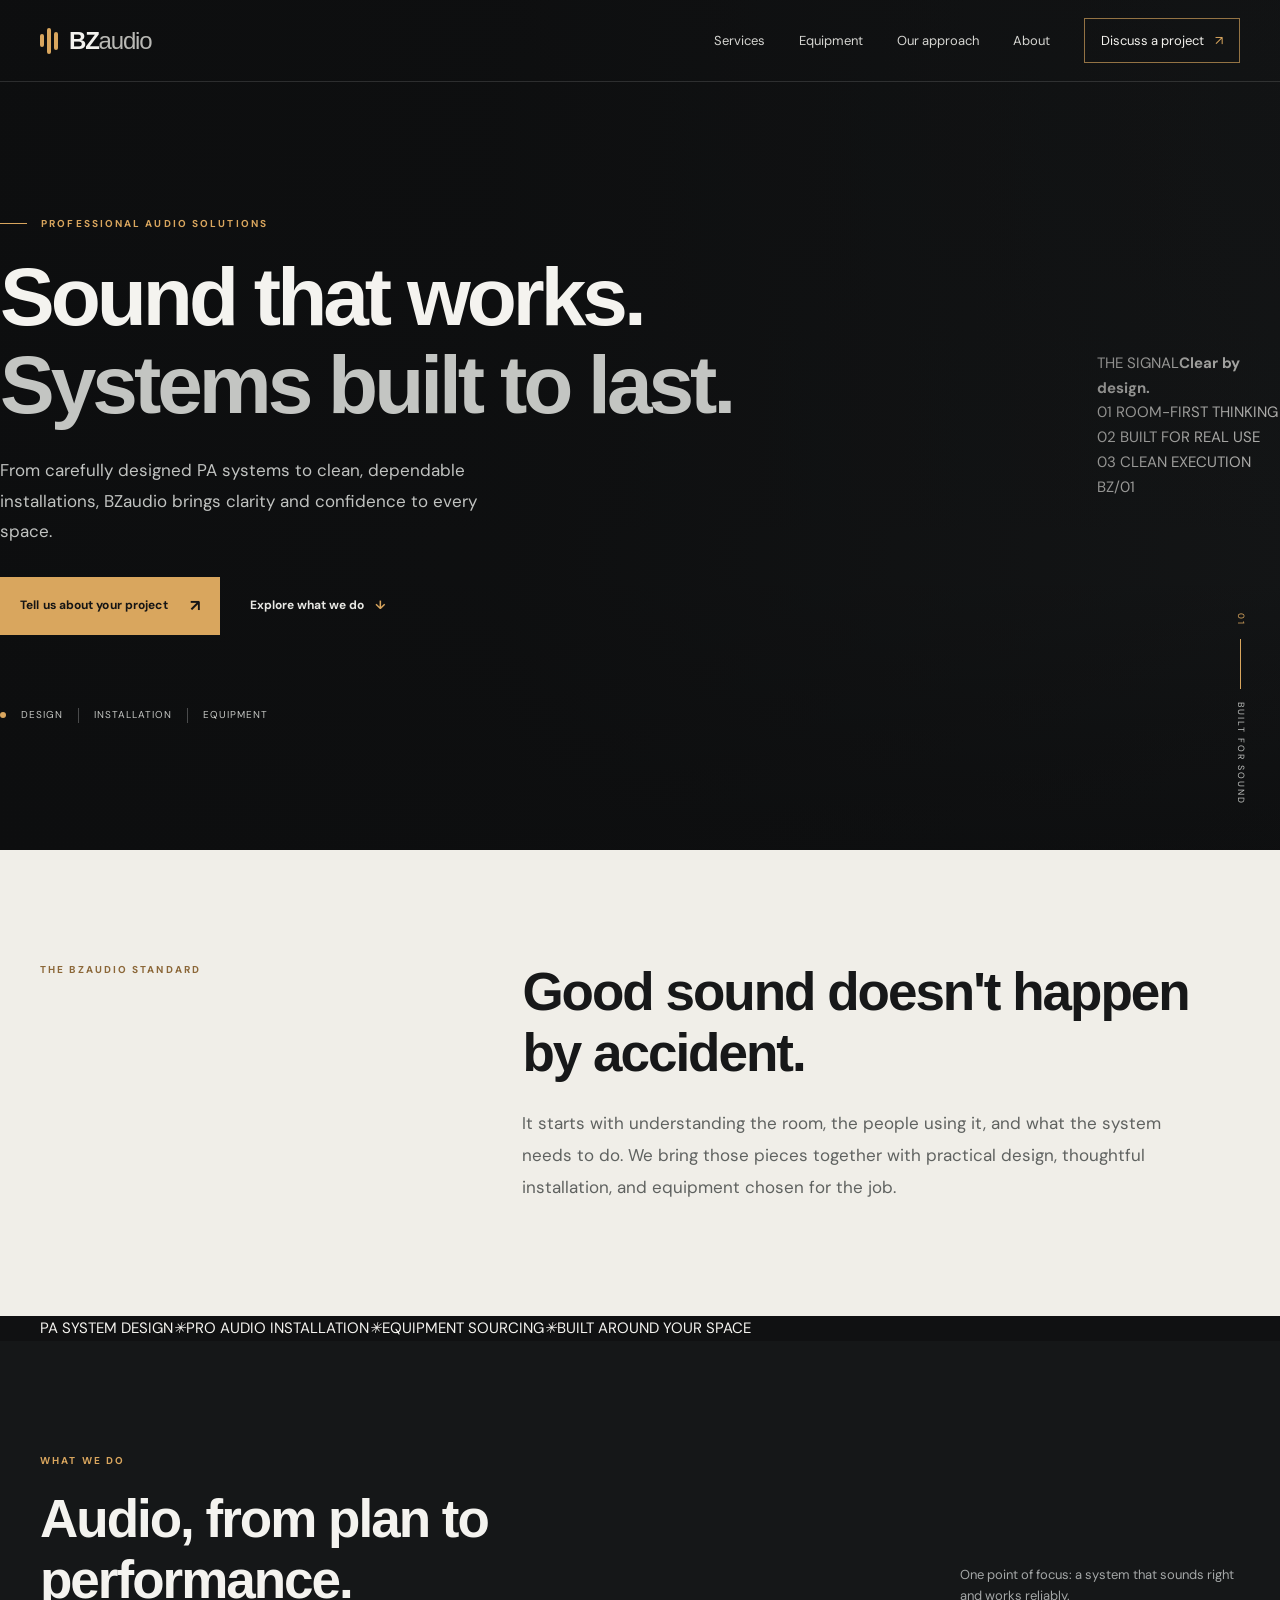
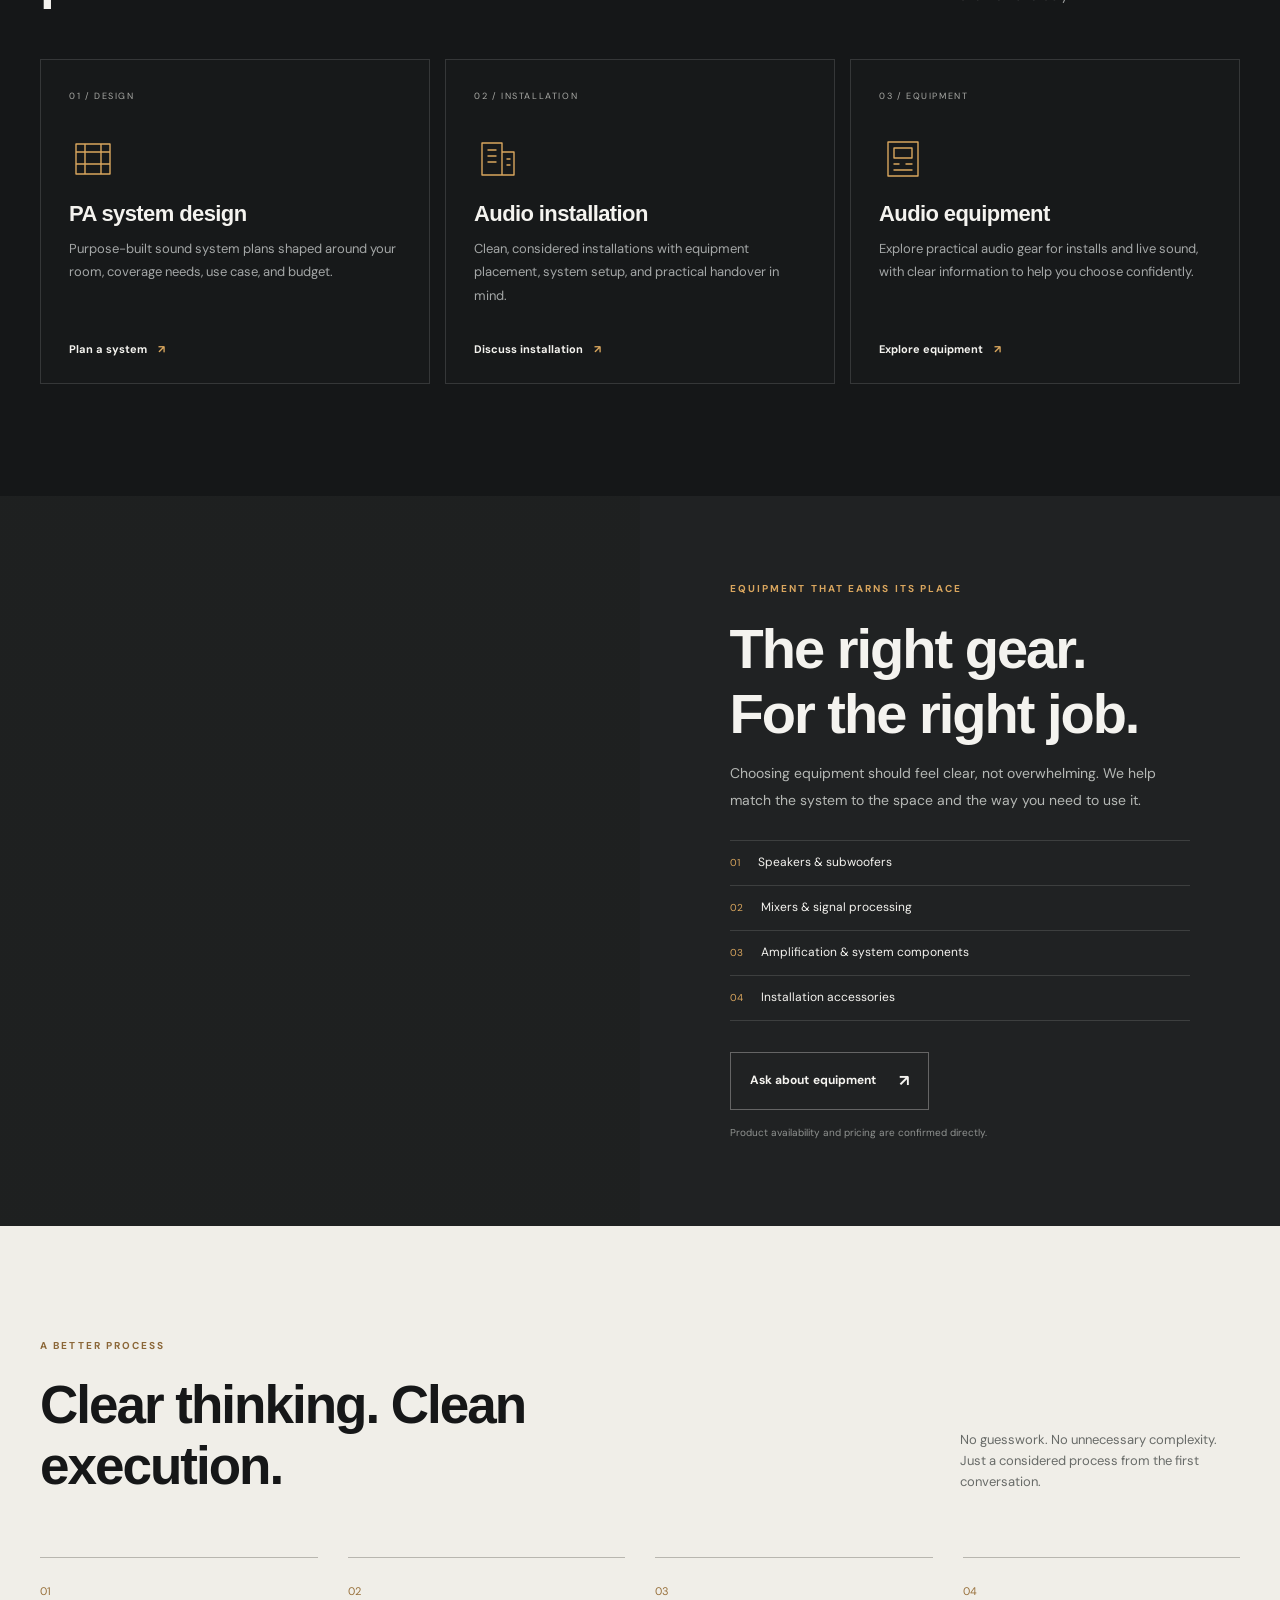
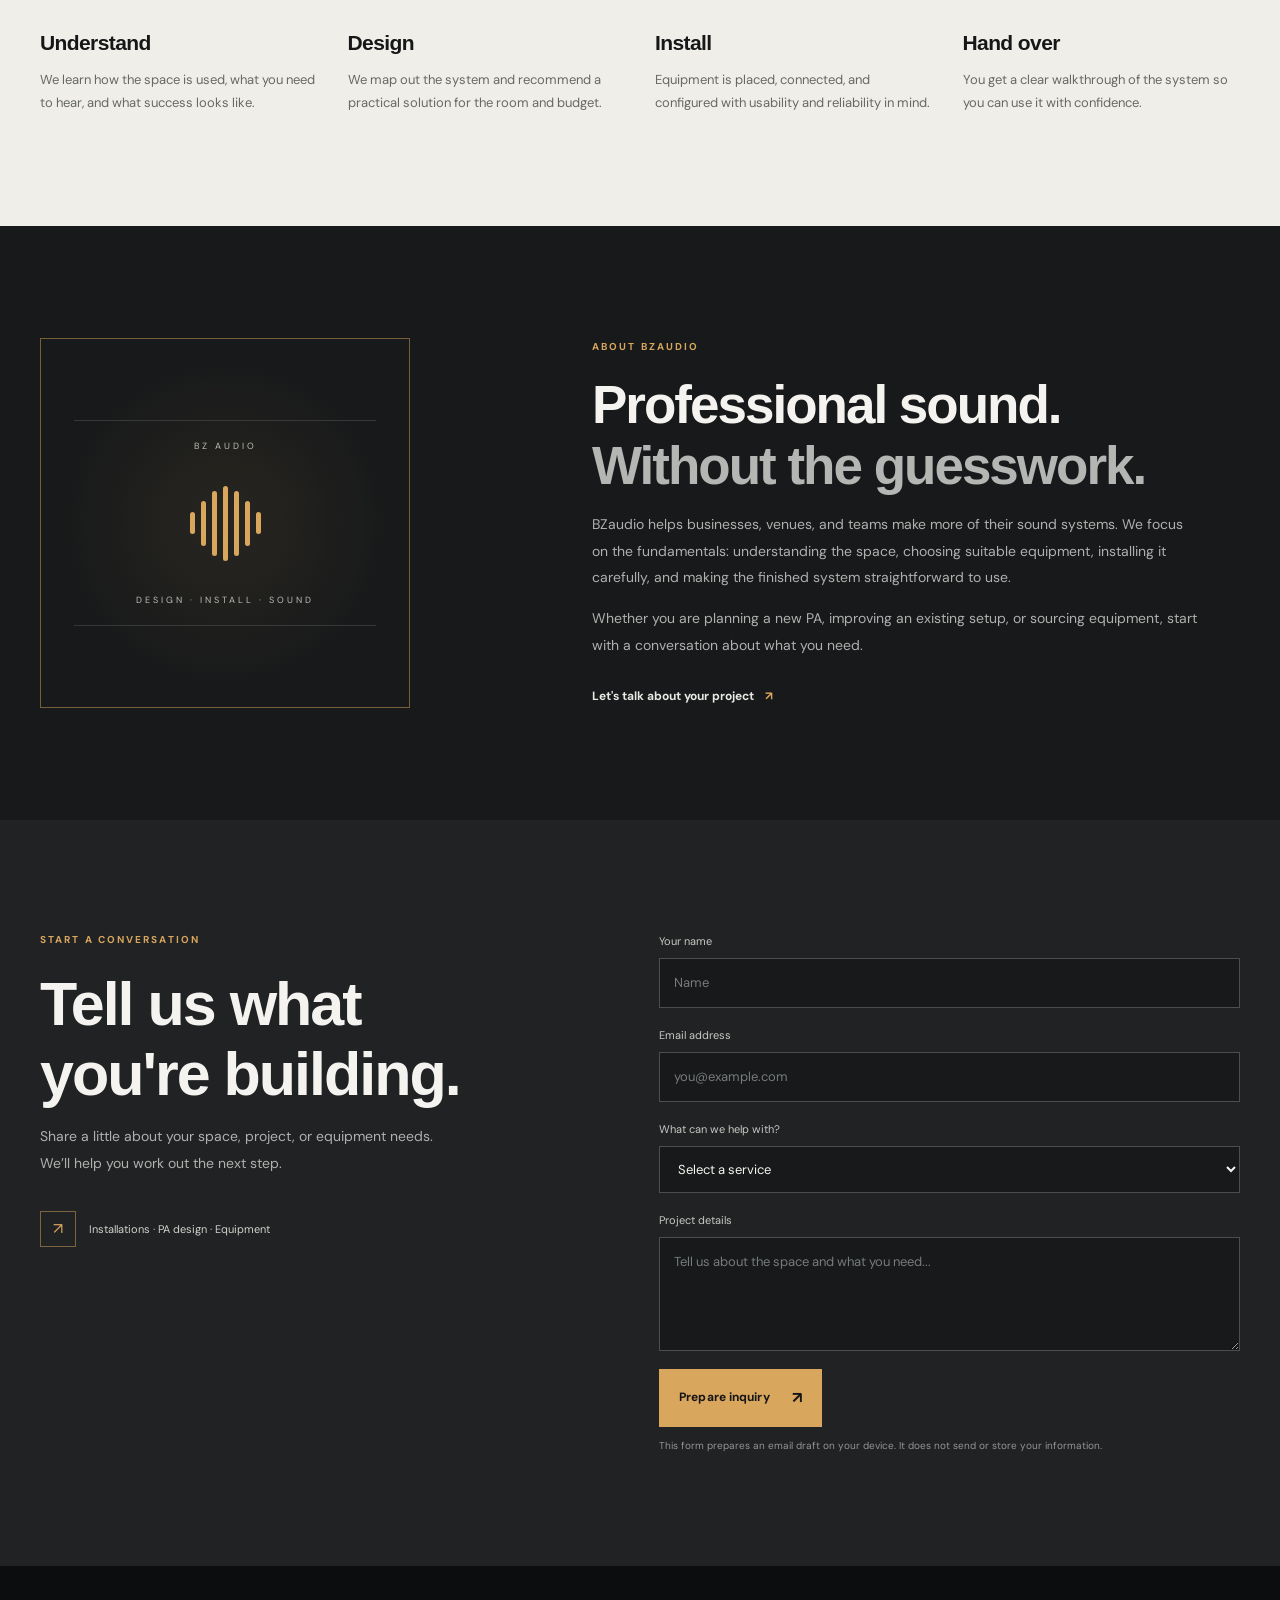
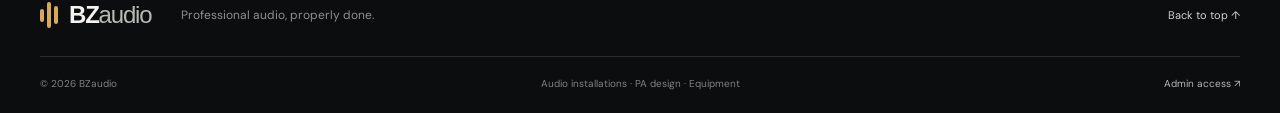
==== commit 0f677aa6: "Give BZaudio homepage a bolder visual identity" ====
--- a/index.html
+++ b/index.html
@@ -42,6 +42,7 @@
         <div class="hero-actions"><a class="button button-primary" href="#contact">Tell us about your project <span aria-hidden="true">↗</span></a><a class="text-link" href="#services">Explore what we do <span aria-hidden="true">↓</span></a></div>
         <div class="hero-proof"><span class="proof-dot"></span><span>Design</span><i></i><span>Installation</span><i></i><span>Equipment</span></div>
       </div>
+      <aside class="hero-spec" aria-label="BZaudio approach"><span class="spec-kicker">THE SIGNAL</span><strong>Clear by design.</strong><span class="spec-line"></span><div><span>01</span> ROOM-FIRST THINKING</div><div><span>02</span> BUILT FOR REAL USE</div><div><span>03</span> CLEAN EXECUTION</div><span class="spec-mark" aria-hidden="true">BZ<span>/</span>01</span></aside>
       <div class="hero-index" aria-hidden="true"><span>01</span><span class="index-rule"></span><span>BUILT FOR SOUND</span></div>
     </section>
     <section class="intro section-pad">
@@ -50,6 +51,7 @@
         <div><h2>Good sound doesn't happen by accident.</h2><p class="intro-copy">It starts with understanding the room, the people using it, and what the system needs to do. We bring those pieces together with practical design, thoughtful installation, and equipment chosen for the job.</p></div>
       </div>
     </section>
+    <div class="signal-strip" aria-label="BZaudio services"><div class="container signal-track"><span>PA SYSTEM DESIGN</span><i>✳</i><span>PRO AUDIO INSTALLATION</span><i>✳</i><span>EQUIPMENT SOURCING</span><i>✳</i><span>BUILT AROUND YOUR SPACE</span></div></div>
     <section class="services section-pad" id="services">
       <div class="container">
         <div class="section-heading"><div><p class="eyebrow">What we do</p><h2>Audio, from plan to performance.</h2></div><p class="heading-note">One point of focus: a system that sounds right and works reliably.</p></div>
--- a/styles.css
+++ b/styles.css
@@ -1,43 +1,3 @@
-:root{--bg:#0b0b0a;--panel:#11110f;--panel2:#171613;--text:#f1eee7;--muted:#a19d93;--line:rgba(242,237,225,.15);--amber:#d8a45f;--amber-bright:#f1c17c;--mono:"DM Mono",monospace;--sans:"Manrope",sans-serif;--page: min(1240px, calc(100% - 10vw)};scroll-behavior:smooth}*{box-sizing:border-box}body{margin:0;background:var(--bg);color:var(--text);font-family:var(--sans);font-size:14px;line-height:1.7;-webkit-font-smoothing:antialiased}a{color:inherit;text-decoration:none}button,input,textarea,select{font:inherit}.film-grain{position:fixed;inset:0;pointer-events:none;z-index:20;opacity:.045;background-image:url("data:image/svg+xml,%3Csvg viewBox='0 0 180 180' xmlns='http://www.w3.org/2000/svg'%3E%3Cfilter id='n'%3E%3CfeTurbulence type='fractalNoise' baseFrequency='.85' numOctaves='3' stitchTiles='stitch'/%3E%3C/filter%3E%3Crect width='100%25' height='100%25' filter='url(%23n)' opacity='.5'/%3E%3C/svg%3E")}::selection{background:var(--amber);color:#0b0b0a}.site-header{height:86px;padding:0 5vw;display:flex;align-items:center;justify-content:space-between;position:absolute;z-index:30;top:0;left:0;right:0;border-bottom:1px solid rgba(255,255,255,.12)}.brand{display:flex;align-items:center;gap:9px;letter-spacing:.18em;font-size:12px;font-weight:800}.brand-mark{font-size:29px;letter-spacing:-.12em;font-weight:800;line-height:1}.brand-mark span{color:var(--amber)}.brand-word{padding-left:7px}.nav-links{display:flex;align-items:center;gap:38px;font-size:11px;color:#d2cfc7}.nav-links>a:not(.nav-cta){transition:color .2s}.nav-links>a:hover{color:var(--amber-bright)}.nav-cta{border:1px solid rgba(216,164,95,.65);padding:12px 17px;color:var(--text)}.nav-cta span{color:var(--amber);margin-left:12px}.menu-toggle{display:none}.hero{min-height:790px;height:min(940px,100svh);max-height:1080px;position:relative;display:flex;align-items:center;overflow:hidden;padding:125px 10vw 110px}.hero:after{content:"";position:absolute;inset:0;background:linear-gradient(90deg,rgba(9,9,8,.97) 0%,rgba(9,9,8,.85) 35%,rgba(9,9,8,.3) 72%,rgba(9,9,8,.35) 100%),linear-gradient(0deg,var(--bg) 0%,transparent 23%,transparent 80%,rgba(0,0,0,.22));z-index:1}.hero-image{position:absolute;inset:0;background:radial-gradient(ellipse at 72% 47%,rgba(191,121,54,.24),transparent 26%),radial-gradient(ellipse at 83% 53%,rgba(94,65,39,.24),transparent 40%),linear-gradient(135deg,#191713,#090908 60%);animation:cinema-drift 24s ease-in-out infinite alternate}.hero-image:before{content:"";position:absolute;right:8%;top:17%;width:48vw;height:65%;border:1px solid rgba(220,176,113,.15);transform:perspective(800px) rotateY(-17deg) rotateZ(-3deg);background:repeating-linear-gradient(90deg,transparent 0 7.5%,rgba(255,255,255,.025) 7.6% 7.8%),linear-gradient(135deg,transparent,rgba(216,164,95,.07));box-shadow:0 0 100px rgba(197,126,57,.08),inset 0 0 80px rgba(0,0,0,.8)}.hero-image:after{content:"";position:absolute;right:16%;top:24%;width:34vw;height:54%;background:repeating-linear-gradient(0deg,transparent 0 20px,rgba(216,164,95,.08) 21px 22px);mask-image:linear-gradient(90deg,transparent,#000 30%,#000 70%,transparent);transform:skewY(-9deg);opacity:.6}.hero-content{position:relative;z-index:2;max-width:730px}.eyebrow,.section-kicker,.service-tag,.hero-side-note,.hero-index,.scroll-cue,.statement-caption,.art-label,.copyright,.back-top{font:10px/1.5 var(--mono);letter-spacing:.12em}.eyebrow{color:var(--amber-bright);display:flex;align-items:center;gap:12px}.eyebrow-line{display:inline-block;width:27px;height:1px;background:var(--amber)}h1,h2,h3,p{margin-top:0}h1{font-size:clamp(54px,7.3vw,104px);line-height:1.04;letter-spacing:-.075em;font-weight:600;margin:32px 0 24px}h1 em,h2 em,.statement p em{font-family:Georgia,serif;font-weight:400;color:var(--amber-bright);letter-spacing:-.065em} .hero-copy{max-width:455px;color:#b8b4aa;font-size:14px;line-height:1.95}.hero-actions{display:flex;align-items:center;gap:28px;margin-top:36px}.button{display:inline-flex;align-items:center;justify-content:space-between;gap:30px;padding:15px 19px;font-size:11px;font-weight:700;letter-spacing:.015em;border:1px solid transparent;cursor:pointer;transition:background .25s,border .25s,transform .25s}.button:hover{transform:translateY(-2px)}.button span{font-size:17px}.button-primary{background:var(--amber);color:#17120b}.button-primary:hover{background:var(--amber-bright)}.text-link{font-size:11px;color:#d4d0c7}.text-link span{color:var(--amber);padding-left:9px}.hero-side-note{position:absolute;z-index:3;right:5vw;top:48%;writing-mode:vertical-rl;display:flex;gap:24px;color:#9a9488;font-size:9px}.hero-index{position:absolute;z-index:3;bottom:65px;left:5vw;display:flex;align-items:center;gap:13px;color:#d6d0c5}.hero-index>span:first-child{color:var(--amber)}.index-rule{height:1px;width:66px;background:var(--line)}.scroll-cue{position:absolute;z-index:3;bottom:61px;right:5vw;color:#a8a194;font-size:9px;display:flex;align-items:center;gap:12px}.scroll-line{width:34px;height:1px;background:var(--amber)}.section-pad{padding:105px 0}.intro,.services,.approach,.contact{padding-left:var(--page);padding-right:var(--page)}.section-kicker{display:flex;justify-content:space-between;gap:20px;color:#918c82;border-bottom:1px solid var(--line);padding-bottom:17px;font-size:9px}.section-kicker span:first-child{color:var(--amber)}.intro-grid{display:grid;grid-template-columns:1.1fr .7fr;gap:10%;padding:65px 0 60px}.intro h2,.services h2,.approach h2,.training h2,.contact h2{font-size:clamp(38px,5vw,65px);font-weight:500;letter-spacing:-.07em;line-height:1.12;margin-bottom:0}.intro h2 em,.services h2 em,.approach h2 em,.training h2 em,.contact h2 em{font-family:Georgia,serif;font-weight:400;color:var(--amber-bright)}.intro-body{padding-top:8px;max-width:445px;color:var(--muted);font-size:13px}.intro-body p{margin-bottom:18px}.underlined-link{display:inline-flex;gap:35px;align-items:center;color:var(--text);font-size:11px;border-bottom:1px solid var(--amber);padding:8px 0;margin-top:9px}.underlined-link span{color:var(--amber)}.signal-strip{min-height:74px;border-top:1px solid var(--line);border-bottom:1px solid var(--line);display:flex;align-items:center;gap:32px;overflow:hidden;color:#898479;font:9px var(--mono);letter-spacing:.09em}.signal-strip b{display:block;color:#d7d1c6;font-size:9px;font-weight:400;margin-top:7px;white-space:nowrap}.signal-wave{height:42px;display:flex;align-items:center;gap:4px;flex:1;justify-content:flex-end;opacity:.65;min-width:100px}.signal-wave i{display:block;width:2px;height:var(--h,13px);background:var(--amber);opacity:.65;animation:wave 1.6s ease-in-out infinite alternate}.signal-wave i:nth-child(3n){--h:26px;animation-delay:-.5s}.signal-wave i:nth-child(4n){--h:34px;animation-delay:-.9s}.signal-wave i:nth-child(5n){--h:8px;animation-delay:-.2s}.services{background:#10100e}.services-heading{display:flex;justify-content:space-between;align-items:flex-end;padding:58px 0 45px;gap:40px}.services-heading p{max-width:360px;color:var(--muted);font-size:12px;margin:0 0 4px}.service-list{border-top:1px solid var(--line)}.service-card{display:grid;grid-template-columns:42px minmax(220px,.92fr) minmax(260px,1fr);gap:32px;align-items:center;min-height:265px;border-bottom:1px solid var(--line);padding:27px 0}.service-number{align-self:start;padding-top:5px;color:var(--amber);font:10px var(--mono)}.service-visual{height:210px;position:relative;overflow:hidden;background:radial-gradient(ellipse at center,rgba(193,131,67,.12),transparent 65%),#151511;border:1px solid rgba(255,255,255,.045)}.service-info{position:relative;padding:5px 52px 5px 0}.service-tag{font-size:9px;color:var(--amber);margin-bottom:12px}.service-info h3{font-size:21px;line-height:1.3;letter-spacing:-.04em;font-weight:500;margin-bottom:12px}.service-info>p:not(.service-tag){color:var(--muted);font-size:12px;max-width:380px;margin-bottom:0}.circle-arrow{position:absolute;right:0;bottom:4px;width:36px;height:36px;border:1px solid rgba(216,164,95,.55);display:grid;place-items:center;color:var(--amber);font-size:16px;transition:background .2s,color .2s}.circle-arrow:hover{background:var(--amber);color:#0b0b0a}.speaker{position:absolute;width:94px;height:94px;border:1px solid rgba(216,164,95,.6);border-radius:50%;left:50%;top:50%;transform:translate(-50%,-50%);box-shadow:0 0 0 10px rgba(216,164,95,.04),0 0 0 23px rgba(216,164,95,.035),inset 0 0 0 9px rgba(216,164,95,.1)}.speaker:before,.speaker:after{content:"";position:absolute;inset:23px;border:1px solid rgba(216,164,95,.4);border-radius:50%}.speaker:after{inset:39px;background:var(--amber);box-shadow:0 0 25px rgba(216,164,95,.5)}.speaker-two{left:72%;width:60px;height:60px;opacity:.65}.speaker-one{left:37%}.visual-glow{position:absolute;inset:0;background:linear-gradient(115deg,transparent 30%,rgba(255,222,171,.06),transparent 68%);animation:sweep 7s ease-in-out infinite}.mixer-board{position:absolute;inset:25px 22px;display:grid;grid-template-columns:repeat(6,1fr);gap:9px;transform:perspective(300px) rotateX(12deg);border:1px solid rgba(216,164,95,.25);padding:12px;background:linear-gradient(135deg,#25231c,#10100e)}.mixer-board i{background:linear-gradient(0deg,#71664d 0 20%,#29271f 20% 100%);border:1px solid #494333;position:relative}.mixer-board i:after{content:"";position:absolute;left:20%;right:20%;top:35%;height:4px;background:var(--amber);box-shadow:0 0 8px #b67a37}.meter{position:absolute;bottom:20px;width:3px;background:var(--amber);box-shadow:0 0 12px #bf8038}.meter-a{height:45px;right:17%}.meter-b{height:27px;right:20%;opacity:.55}.visual-consult{display:grid;place-items:center}.orbit{position:absolute;border:1px solid rgba(216,164,95,.35);border-radius:50%;width:135px;height:135px;transform:rotateX(62deg) rotateZ(-25deg)}.orbit-two{width:185px;height:185px;transform:rotateX(62deg) rotateZ(35deg)}.orbit-core{width:55px;height:55px;border:1px solid var(--amber);border-radius:50%;display:grid;place-items:center;font-size:12px;letter-spacing:-.08em;color:var(--amber);box-shadow:0 0 32px rgba(216,164,95,.12)}.visual-growth{display:grid;place-items:center}.growth-grid{position:absolute;inset:0;background:linear-gradient(rgba(216,164,95,.08) 1px,transparent 1px),linear-gradient(90deg,rgba(216,164,95,.08) 1px,transparent 1px);background-size:25px 25px;mask-image:linear-gradient(90deg,transparent,#000)}.visual-growth svg{width:85%;color:var(--amber);position:relative}.approach-grid{display:grid;grid-template-columns:.8fr 1fr;gap:13%;padding-top:70px}.approach-title .eyebrow{margin-bottom:27px}.approach-steps{border-top:1px solid var(--line)}.approach-step{display:grid;grid-template-columns:30px 1fr 20px;gap:16px;padding:24px 0;border-bottom:1px solid var(--line);align-items:start}.approach-step>span:first-child{font:10px var(--mono);color:var(--amber);padding-top:5px}.approach-step h3{font-size:15px;font-weight:600;margin:0 0 7px}.approach-step p{font-size:12px;color:var(--muted);margin:0;max-width:400px}.step-mark{color:#8e887d}.training{background:#151410;display:grid;grid-template-columns:1fr 1fr;min-height:650px;padding:0}.training-art{position:relative;overflow:hidden;min-height:590px;background:radial-gradient(ellipse at 40% 42%,rgba(188,123,59,.21),transparent 46%),linear-gradient(140deg,#201c15,#0d0d0b)}.training-art:before{content:"";position:absolute;inset:0;background:repeating-linear-gradient(0deg,transparent 0 3px,rgba(255,255,255,.015) 4px 5px)}.training-light{position:absolute;width:430px;height:430px;left:15%;top:12%;border-radius:50%;border:1px solid rgba(216,164,95,.13);box-shadow:0 0 0 35px rgba(216,164,95,.025),0 0 0 75px rgba(216,164,95,.02)}.console-outline{position:absolute;left:12%;right:6%;top:30%;height:250px;transform:perspective(600px) rotateY(13deg) rotateX(5deg);border:1px solid rgba(216,164,95,.45);background:linear-gradient(135deg,rgba(55,48,36,.96),rgba(12,12,10,.98));box-shadow:18px 28px 60px #0008;padding:20px}.console-row{height:36px;border-bottom:1px solid rgba(216,164,95,.24);background:repeating-linear-gradient(90deg,transparent 0 24px,rgba(216,164,95,.16) 25px 26px)}.console-controls{display:flex;gap:14px;margin:20px 0}.console-controls i{width:16px;height:16px;border:1px solid #a78a58;border-radius:50%;box-shadow:inset 0 0 0 4px #29251c}.console-faders{display:flex;justify-content:space-around;height:95px;border-top:1px solid #51452f}.console-faders i{width:2px;height:90%;background:#60533b;position:relative}.console-faders i:after{content:"";position:absolute;top:var(--top,40%);left:-4px;width:10px;height:5px;background:var(--amber);box-shadow:0 0 7px #bd813a}.console-faders i:nth-child(2n){--top:25%}.console-faders i:nth-child(3n){--top:65%}.art-label{position:absolute;bottom:42px;left:12%;color:#b9a17e;font-size:9px}.training-copy{padding:90px 9vw 80px 7vw;align-self:center}.training-copy h2{margin:28px 0 24px}.training-copy>p:not(.eyebrow){max-width:440px;color:var(--muted);font-size:12px;line-height:1.95}.training-copy ul{padding:20px 0 22px;margin:22px 0;border-top:1px solid var(--line);border-bottom:1px solid var(--line);list-style:none}.training-copy li{font-size:11px;padding:7px 0;color:#d2cdc3}.training-copy li span{font:10px var(--mono);color:var(--amber);margin-right:15px}.button-outline{border-color:rgba(216,164,95,.65);color:var(--text);background:transparent}.button-outline span{color:var(--amber)}.button-outline:hover{background:rgba(216,164,95,.1)}.statement{padding:120px 5vw;text-align:center;background:#0b0b0a;border-bottom:1px solid var(--line)}.statement-inner{max-width:850px;margin:auto}.statement-mark{font:70px/1 Georgia,serif;color:var(--amber);opacity:.85}.statement p{font-size:clamp(31px,4.5vw,56px);line-height:1.2;letter-spacing:-.06em;margin:20px 0 30px}.statement-caption{font-size:9px;color:#8e887d}.contact{background:#11110f}.contact-grid{display:grid;grid-template-columns:.85fr 1fr;gap:15%;padding-top:65px}.contact-copy h2{margin:28px 0 23px}.contact-copy>p:not(.eyebrow){max-width:370px;color:var(--muted);font-size:12px}.contact-note{border-top:1px solid var(--line);padding-top:18px;margin-top:34px;font:10px var(--mono);letter-spacing:.04em}.contact-form{display:flex;flex-direction:column;align-items:stretch}.contact-form label{font:9px var(--mono);letter-spacing:.1em;color:#aaa397;margin:0 0 8px}.contact-form input,.contact-form textarea,.contact-form select{background:transparent;border:0;border-bottom:1px solid #444036;color:var(--text);padding:11px 0 13px;outline:none;border-radius:0;margin-bottom:24px;font-size:12px;resize:vertical}.contact-form input:focus,.contact-form textarea:focus,.contact-form select:focus{border-color:var(--amber)}.contact-form input::placeholder,.contact-form textarea::placeholder{color:#6f6a60}.contact-form select{color:#c9c2b7}.contact-form select option{background:#171613}.form-submit{align-self:flex-start;min-width:190px}.form-note{color:#827c71;font-size:10px;margin-top:13px}.site-footer{padding:30px 5vw;display:grid;grid-template-columns:1fr 1fr 1fr;align-items:center;gap:20px;border-top:1px solid var(--line);color:#8f897f}.footer-brand{color:var(--text);justify-self:start}.site-footer>p{margin:0;text-align:center;font-size:10px}.back-top{justify-self:end;font-size:9px}.copyright{grid-column:1/-1;border-top:1px solid var(--line);padding-top:18px;margin-top:8px;font-size:8px;color:#6d685f}.reveal{opacity:0;transform:translateY(18px);transition:opacity .8s ease,transform .8s cubic-bezier(.2,.7,.2,1)}.reveal.is-visible{opacity:1;transform:translateY(0)}@keyframes cinema-drift{0%{transform:scale(1) translate3d(0,0,0)}100%{transform:scale(1.06) translate3d(-1.3%,.5%,0)}}@keyframes wave{from{transform:scaleY(.4);opacity:.35}to{transform:scaleY(1);opacity:.9}}@keyframes sweep{0%,100%{transform:translateX(-60%);opacity:.2}50%{transform:translateX(60%);opacity:.9}}@media(min-width:1500px){.hero{padding-left:max(10vw,calc((100vw - 1240px)/2))}.hero-content{max-width:780px}}@media(max-width:850px){:root{--page:calc(100% - 9vw)}.site-header{height:72px;padding:0 5vw}.menu-toggle{display:flex;flex-direction:column;gap:6px;background:transparent;border:0;padding:10px;z-index:3}.menu-toggle span{width:23px;height:1px;background:var(--text)}.nav-links{display:none;position:absolute;top:71px;left:0;right:0;background:#10100e;padding:25px 5vw 30px;flex-direction:column;align-items:stretch;gap:20px;border-bottom:1px solid var(--line)}.nav-links.open{display:flex}.nav-cta{text-align:center}.hero{min-height:730px;height:92svh;padding:120px 7vw 110px}.hero:after{background:linear-gradient(90deg,rgba(9,9,8,.95),rgba(9,9,8,.66)),linear-gradient(0deg,var(--bg),transparent 28%)}.hero-image:before{right:-10%;width:75vw;opacity:.65}.hero-side-note{display:none}.hero-index{left:7vw;bottom:43px}.scroll-cue{right:7vw;bottom:40px}.intro-grid,.approach-grid,.contact-grid{grid-template-columns:1fr;gap:30px}.intro-grid{padding:45px 0}.intro-body{max-width:600px}.services-heading{align-items:flex-start;flex-direction:column;gap:20px}.services-heading p{max-width:500px}.service-card{grid-template-columns:28px minmax(160px,.8fr) minmax(200px,1fr);gap:18px}.service-visual{height:175px}.service-info h3{font-size:18px}.training-copy{padding:65px 6vw}.contact-grid{gap:42px}.approach-grid{padding-top:45px}.training-art{min-height:460px}.console-outline{top:28%}}@media(max-width:560px){:root{--page:calc(100% - 40px)}.site-header{padding:0 20px}.hero{min-height:720px;padding:110px 24px 105px}.hero-content{margin-top:10px}.eyebrow{font-size:8px;letter-spacing:.08em}h1{font-size:clamp(48px,14vw,68px);margin:27px 0 20px}.hero-copy{font-size:12px;max-width:370px}.hero-actions{align-items:flex-start;flex-direction:column;gap:20px}.hero-index{left:24px;bottom:35px}.scroll-cue{right:24px;bottom:33px;font-size:7px}.section-pad{padding-top:72px;padding-bottom:72px}.section-kicker{font-size:7px;letter-spacing:.06em}.section-kicker span:last-child{max-width:48%;text-align:right}.intro h2,.services h2,.approach h2,.training h2,.contact h2{font-size:43px}.intro-grid{gap:23px;padding:39px 0}.signal-strip{gap:18px;flex-wrap:wrap;padding:15px 0}.signal-wave{flex-basis:100%;justify-content:flex-start}.service-card{grid-template-columns:24px 1fr;gap:12px;padding:23px 0}.service-visual{grid-column:2;height:190px;order:2}.service-info{grid-column:2;order:3;padding-right:43px}.service-number{grid-column:1;grid-row:1/4}.service-info h3{font-size:20px}.service-info>p:not(.service-tag){font-size:11px}.circle-arrow{width:32px;height:32px}.approach-grid{gap:35px}.approach-step{grid-template-columns:25px 1fr 15px;gap:10px}.training{grid-template-columns:1fr}.training-art{min-height:400px;order:2}.training-copy{padding:65px 24px 60px}.console-outline{left:8%;right:5%;top:27%;height:220px;padding:14px}.console-controls{gap:9px;margin:14px 0}.console-controls i{width:12px;height:12px}.console-faders{height:80px}.art-label{left:8%;bottom:25px}.statement{padding:80px 24px}.statement p{font-size:35px}.contact-grid{padding-top:45px}.site-footer{padding:26px 20px;grid-template-columns:1fr auto}.site-footer>p{grid-column:1/-1;grid-row:2;text-align:left}.back-top{grid-column:2;grid-row:1}.copyright{grid-row:3}.form-submit{width:100%}}@media(prefers-reduced-motion:reduce){*,*::before,*::after{scroll-behavior:auto!important;animation-duration:.01ms!important;animation-iteration-count:1!important;transition-duration:.01ms!important}.reveal{opacity:1;transform:none}}
-/* BZaudio vector wordmark */
-.brand-logo{display:block;width:174px;height:auto;max-height:48px;object-fit:contain}
-.footer-brand .brand-logo{width:154px;max-height:42px}
-@media(max-width:560px){.brand-logo{width:148px;max-height:42px}.footer-brand .brand-logo{width:140px}}
-
-
-/* Professional finishing details */
-:focus-visible{outline:2px solid var(--amber-bright);outline-offset:4px}
-.brand-logo{display:block;width:160px;height:auto;max-height:54px;object-fit:contain}
-.brand{min-width:0}
-.contact-form input:focus,.contact-form textarea:focus,.contact-form select:focus{border-color:var(--amber);outline:2px solid rgba(216,164,95,.22);outline-offset:1px}
-.contact-form input,.contact-form textarea,.contact-form select{width:100%;min-width:0}
-.contact-form .form-submit{width:100%;margin-top:8px}
-.form-note{max-width:48ch}
-::selection{background:var(--amber-bright);color:#111}
-@media(max-width:760px){
-  .brand-logo{width:138px;max-height:48px}
-  .site-header{height:74px}
-  .hero{min-height:700px;height:auto;padding:130px 7vw 110px}
-  .hero-side-note{display:none}
-  .hero-index{left:7vw;bottom:35px}
-  .scroll-cue{right:7vw;bottom:32px}
-  .hero-actions{align-items:flex-start;flex-wrap:wrap;gap:18px}
-  .section-kicker{font-size:8px;flex-wrap:wrap}
-  .signal-strip{gap:18px;flex-wrap:wrap;padding:18px 0}
-  .signal-wave{flex-basis:100%;justify-content:flex-start}
-  .service-card{grid-template-columns:28px minmax(0,1fr);gap:14px}
-  .service-visual{grid-column:2;grid-row:1;height:170px}
-  .service-info{grid-column:2;padding-right:46px}
-  .service-number{grid-column:1;grid-row:1 / span 2}
-  .contact-grid{gap:36px}
-}
-@media(max-width:420px){
-  .hero h1{font-size:clamp(46px,13vw,58px)}
-  .hero-actions .button{width:100%}
-  .text-link{padding:6px 0}
-  .section-pad{padding-top:76px;padding-bottom:76px}
-  .intro-grid{padding-top:42px}
-}
-@media(prefers-reduced-motion:reduce){
-  *,*::before,*::after{scroll-behavior:auto!important;animation-duration:.01ms!important;animation-iteration-count:1!important;transition-duration:.01ms!important}
-}
+:root{color-scheme:dark;--bg:#101112;--panel:#17191a;--panel2:#1d1f20;--ink:#f4f3ef;--muted:#a4a7a7;--line:rgba(255,255,255,.13);--accent:#d9a65e;--accent2:#efc98f;--sans:"DM Sans",sans-serif;--display:"Manrope",sans-serif;--max:1200px}*{box-sizing:border-box}html{scroll-behavior:smooth;scroll-padding-top:88px}body{margin:0;background:var(--bg);color:var(--ink);font-family:var(--sans);font-size:15px;line-height:1.65;-webkit-font-smoothing:antialiased}a{color:inherit;text-decoration:none}button,input,textarea,select{font:inherit}.container{width:min(var(--max),calc(100% - 56px));margin-inline:auto}.skip-link{position:absolute;left:-999px;top:12px;background:var(--accent);color:#111;padding:10px 16px;z-index:100}.skip-link:focus{left:12px}.site-header{height:82px;position:absolute;top:0;left:0;right:0;z-index:10;border-bottom:1px solid rgba(255,255,255,.13)}.nav-wrap{height:100%;display:flex;align-items:center;justify-content:space-between}.brand{display:inline-flex;align-items:center;gap:11px}.brand-mark{height:28px;display:flex;align-items:center;gap:3px}.brand-mark span{display:block;width:4px;border-radius:4px;background:var(--accent)}.brand-mark span:nth-child(1){height:13px}.brand-mark span:nth-child(2){height:26px}.brand-mark span:nth-child(3){height:18px}.brand-word{font:800 24px var(--display);letter-spacing:-1.2px}.brand-word>span{font-weight:500;color:#b9b9b5}.nav-links{display:flex;align-items:center;gap:34px;font-size:13px;color:#d5d5d1}.nav-links>a:not(.nav-cta):hover,.text-link:hover,.card-link:hover{color:var(--accent2)}.nav-cta{border:1px solid rgba(217,166,94,.65);padding:11px 16px;color:var(--ink)}.nav-cta span{color:var(--accent);padding-left:8px}.menu-toggle{display:none;background:none;border:0;color:white}.hero{position:relative;min-height:750px;height:min(850px,100svh);display:flex;align-items:center;overflow:hidden;background:#151718}.hero-image{position:absolute;inset:0;background-image:url('https://images.unsplash.com/photo-1598488035139-bdbb2231ce04?auto=format&fit=crop&w=2200&q=85');background-position:center 54%;background-size:cover;opacity:.5}.hero-shade{position:absolute;inset:0;background:linear-gradient(90deg,rgba(13,14,15,.98) 0%,rgba(13,14,15,.88) 39%,rgba(13,14,15,.25) 100%),linear-gradient(0deg,rgba(13,14,15,.8),transparent 32%,rgba(13,14,15,.25))}.hero-content{position:relative;padding-top:90px;z-index:1}.eyebrow{margin:0 0 20px;text-transform:uppercase;letter-spacing:2.1px;font-size:10px;font-weight:700;color:var(--accent)}.eyebrow-line{display:inline-block;width:27px;height:1px;background:var(--accent);vertical-align:middle;margin:0 10px 3px 0}.hero h1{font:600 clamp(46px,6.5vw,82px)/1.08 var(--display);letter-spacing:-4px;max-width:790px;margin:0}.hero h1 span{color:#c3c5c2}.hero-copy{max-width:510px;font-size:17px;color:#c1c3c1;margin:25px 0 30px;line-height:1.8}.hero-actions{display:flex;align-items:center;gap:30px;flex-wrap:wrap}.button{display:inline-flex;align-items:center;justify-content:center;gap:22px;padding:15px 19px;min-height:52px;font-size:12px;font-weight:700;letter-spacing:.1px;border:1px solid transparent;cursor:pointer;transition:transform .2s,background .2s,border-color .2s}.button:hover{transform:translateY(-2px)}.button-primary{background:var(--accent);color:#151515}.button-primary:hover{background:var(--accent2)}.button span{font-size:16px}.text-link{font-size:12px;font-weight:700;color:#e8e8e4}.text-link span{color:var(--accent);margin-left:8px}.hero-proof{display:flex;align-items:center;gap:15px;margin-top:72px;color:#c4c6c3;font-size:10px;letter-spacing:1px;text-transform:uppercase}.proof-dot{width:6px;height:6px;border-radius:50%;background:var(--accent)}.hero-proof i{height:15px;width:1px;background:rgba(255,255,255,.25)}.hero-index{position:absolute;right:32px;bottom:45px;display:flex;align-items:center;gap:13px;writing-mode:vertical-rl;color:#c1c3c1;font-size:9px;letter-spacing:2px}.hero-index span:first-child{color:var(--accent)}.index-rule{height:50px;width:1px;background:var(--accent)}.section-pad{padding:112px 0}.intro{background:#f0eee8;color:#171819}.intro-grid{display:grid;grid-template-columns:.7fr 1.3fr;gap:8%}.section-label{color:#8b6738}.intro h2,.section-heading h2,.feature h2,.about-copy h2,.contact h2{font:600 clamp(32px,4.3vw,53px)/1.15 var(--display);letter-spacing:-2px;margin:0}.intro-copy{max-width:690px;color:#5f6260;font-size:17px;line-height:1.9;margin:23px 0 0}.services{background:#151718}.section-heading{display:flex;justify-content:space-between;align-items:end;gap:40px;margin-bottom:48px}.section-heading h2{max-width:650px}.heading-note{max-width:280px;margin:0 0 4px;color:var(--muted);font-size:13px}.service-grid{display:grid;grid-template-columns:repeat(3,1fr);gap:15px}.service-card{background:var(--panel);border:1px solid var(--line);padding:29px 28px 25px;min-height:325px;display:flex;flex-direction:column;transition:border-color .2s,transform .2s}.service-card:hover{border-color:rgba(217,166,94,.55);transform:translateY(-3px)}.service-number{font-size:9px;letter-spacing:1.6px;color:#a9aaa6}.service-icon{width:48px;height:48px;margin:31px 0 18px;color:var(--accent)}.service-icon svg{width:100%;height:100%;fill:none;stroke:currentColor;stroke-width:1.4;stroke-linecap:round;stroke-linejoin:round}.service-card h3,.process-grid h3{font:600 22px var(--display);letter-spacing:-.6px;margin:0 0 10px}.service-card p{color:var(--muted);font-size:13px;line-height:1.8;margin:0 0 25px}.card-link{margin-top:auto;font-size:11px;font-weight:700}.card-link span{color:var(--accent);padding-left:8px}.feature{display:grid;grid-template-columns:1fr 1fr;min-height:610px;background:#202223}.feature-photo{min-height:570px;background:linear-gradient(0deg,rgba(10,11,12,.1),rgba(10,11,12,.1)),url('https://images.unsplash.com/photo-1524368535928-5b5e00ddc76b?auto=format&fit=crop&w=1300&q=85') center/cover}.feature-content{padding:85px clamp(35px,7vw,100px);align-self:center}.feature h2{font-size:clamp(37px,4.5vw,56px)}.feature-content>p:not(.eyebrow):not(.small-note){color:#b5b8b5;max-width:440px;font-size:14px;line-height:1.9}.feature-list{list-style:none;margin:27px 0 31px;padding:0;border-top:1px solid var(--line)}.feature-list li{padding:12px 0;border-bottom:1px solid var(--line);font-size:12px}.feature-list span{color:var(--accent);font-size:10px;margin-right:15px}.button-outline{border-color:#656565;color:#f4f3ef}.button-outline:hover{border-color:var(--accent);background:rgba(217,166,94,.08)}.small-note{font-size:10px;color:#909391;margin:15px 0 0}.approach{background:#f0eee8;color:#161718}.approach .eyebrow{color:#8b6738}.approach .heading-note{color:#686b68}.process-grid{display:grid;grid-template-columns:repeat(4,1fr);gap:30px;margin-top:60px}.process-grid article{border-top:1px solid #b8b6af;padding-top:20px}.process-grid article>span{font-size:11px;color:#98703b}.process-grid h3{margin-top:28px;font-size:21px}.process-grid p{color:#666966;font-size:13px;line-height:1.8;margin-bottom:0}.about{background:#17191a}.about-grid{display:grid;grid-template-columns:.8fr 1.2fr;gap:10%;align-items:center}.about-stamp{aspect-ratio:1/1;max-width:370px;border:1px solid rgba(217,166,94,.5);display:flex;flex-direction:column;align-items:center;justify-content:center;gap:32px;position:relative;background:radial-gradient(ellipse at center,rgba(217,166,94,.09),transparent 65%)}.about-stamp:before,.about-stamp:after{content:"";position:absolute;width:82%;height:1px;background:var(--line)}.about-stamp:before{top:22%}.about-stamp:after{bottom:22%}.stamp-top,.stamp-bottom{font-size:9px;letter-spacing:3px;color:#bdbdb8}.stamp-wave{display:flex;align-items:center;gap:6px;height:75px}.stamp-wave span{display:block;width:5px;border-radius:3px;background:var(--accent)}.stamp-wave span:nth-child(1),.stamp-wave span:nth-child(7){height:22px}.stamp-wave span:nth-child(2),.stamp-wave span:nth-child(6){height:45px}.stamp-wave span:nth-child(3),.stamp-wave span:nth-child(5){height:65px}.stamp-wave span:nth-child(4){height:75px}.about-copy h2 span{color:#b3b6b3}.about-copy>p:not(.eyebrow){color:#aeb1ae;font-size:14px;line-height:1.9;max-width:610px}.about-copy .text-link{display:inline-block;margin-top:15px}.contact{background:#202223}.contact-grid{display:grid;grid-template-columns:.9fr 1.1fr;gap:12%}.contact-heading h2{font-size:clamp(40px,5vw,61px)}.contact-heading>p:not(.eyebrow){max-width:410px;color:#aeb1ae;font-size:14px;line-height:1.9}.contact-note{display:flex;align-items:center;gap:13px;margin-top:35px;color:#d2d2cd;font-size:11px}.contact-note-icon{display:grid;place-items:center;width:36px;height:36px;border:1px solid rgba(217,166,94,.5);color:var(--accent);font-size:16px}.contact-form{display:grid;gap:18px}.form-row{display:grid;gap:8px}.form-row label{font-size:11px;color:#c8c9c5}.form-row input,.form-row textarea,.form-row select{width:100%;border:1px solid #4b4e4e;background:#17191a;color:#f5f4ef;padding:13px 14px;border-radius:0;outline:none;font-size:13px}.form-row input:focus,.form-row textarea:focus,.form-row select:focus{border-color:var(--accent);box-shadow:0 0 0 2px rgba(217,166,94,.15)}.form-row input::placeholder,.form-row textarea::placeholder{color:#777b79}.form-row textarea{resize:vertical}.submit-button{justify-self:start}.form-status{font-size:10px;color:#929693;margin:-7px 0 0}.site-footer{background:#0c0d0e;padding:35px 0 20px}.footer-main{display:flex;align-items:center;gap:30px;padding-bottom:27px;border-bottom:1px solid var(--line)}.footer-main>p{font-size:12px;color:#8d918e;margin:0}.back-top{margin-left:auto;font-size:11px;color:#d2d3cf}.footer-bottom{display:flex;align-items:center;justify-content:space-between;padding-top:19px;color:#7f8380;font-size:10px}.footer-bottom a{color:#b7b9b5}.footer-bottom a:hover{color:var(--accent)}:focus-visible{outline:2px solid var(--accent);outline-offset:4px}@media(max-width:850px){.nav-links{gap:20px}.nav-links>a:not(.nav-cta){display:none}.hero h1{letter-spacing:-2.5px}.intro-grid,.about-grid{gap:45px}.feature-content{padding:60px 35px}.process-grid{grid-template-columns:repeat(2,1fr);row-gap:38px}.contact-grid{gap:7%}}@media(max-width:620px){.container{width:calc(100% - 38px)}.site-header{height:70px}.menu-toggle{display:flex;flex-direction:column;gap:6px;padding:12px}.menu-toggle span{display:block;width:22px;height:1px;background:#f3f2ee}.nav-links{display:none;position:absolute;top:69px;left:0;right:0;padding:22px 20px 25px;background:#111314;border-bottom:1px solid var(--line);align-items:stretch;gap:18px}.nav-links.open{display:flex;flex-direction:column}.nav-links>a:not(.nav-cta){display:block}.nav-cta{text-align:center}.hero{min-height:700px;height:90svh;max-height:850px}.hero-image{background-position:58% center}.hero-shade{background:linear-gradient(90deg,rgba(13,14,15,.96),rgba(13,14,15,.58)),linear-gradient(0deg,rgba(13,14,15,.65),transparent)}.hero-content{padding-top:80px}.hero h1{font-size:clamp(43px,12vw,62px);letter-spacing:-2.5px}.hero-copy{font-size:15px}.hero-actions{align-items:flex-start;gap:20px;flex-direction:column}.hero-proof{margin-top:50px;gap:10px;font-size:8px}.hero-index{right:14px;bottom:20px}.section-pad{padding:76px 0}.intro-grid,.about-grid,.contact-grid{grid-template-columns:1fr;gap:28px}.intro h2,.section-heading h2,.feature h2,.about-copy h2,.contact h2{letter-spacing:-1.5px}.intro-copy{font-size:15px}.section-heading{align-items:flex-start;flex-direction:column;gap:15px;margin-bottom:30px}.service-grid{grid-template-columns:1fr}.service-card{min-height:275px;padding:24px}.service-icon{margin:23px 0 14px}.feature{grid-template-columns:1fr}.feature-photo{min-height:320px}.feature-content{padding:55px 22px}.process-grid{grid-template-columns:1fr 1fr;gap:25px 18px;margin-top:38px}.process-grid h3{font-size:18px;margin-top:20px}.about-stamp{max-width:270px;margin-inline:auto;width:100%}.contact-grid{gap:35px}.footer-main{flex-wrap:wrap;gap:15px}.footer-main>p{order:3;width:100%}.footer-bottom{align-items:flex-start;gap:12px;flex-wrap:wrap}.footer-bottom span:nth-child(2){width:100%;order:3}}@media(prefers-reduced-motion:reduce){*,*::before,*::after{scroll-behavior:auto!important;transition:none!important;animation:none!important}}
+/* Tablet navigation: keep every destination reachable between phone and desktop widths. */
+@media (min-width:621px) and (max-width:850px){.menu-toggle{display:flex;flex-direction:column;gap:6px;padding:12px}.menu-toggle span{display:block;width:22px;height:1px;background:#f3f2ee}.nav-links{display:none;position:absolute;top:81px;left:0;right:0;padding:22px 28px 25px;background:#111314;border-bottom:1px solid var(--line);align-items:stretch;gap:18px}.nav-links.open{display:flex;flex-direction:column}.nav-links>a:not(.nav-cta){display:block}.nav-cta{text-align:center}}
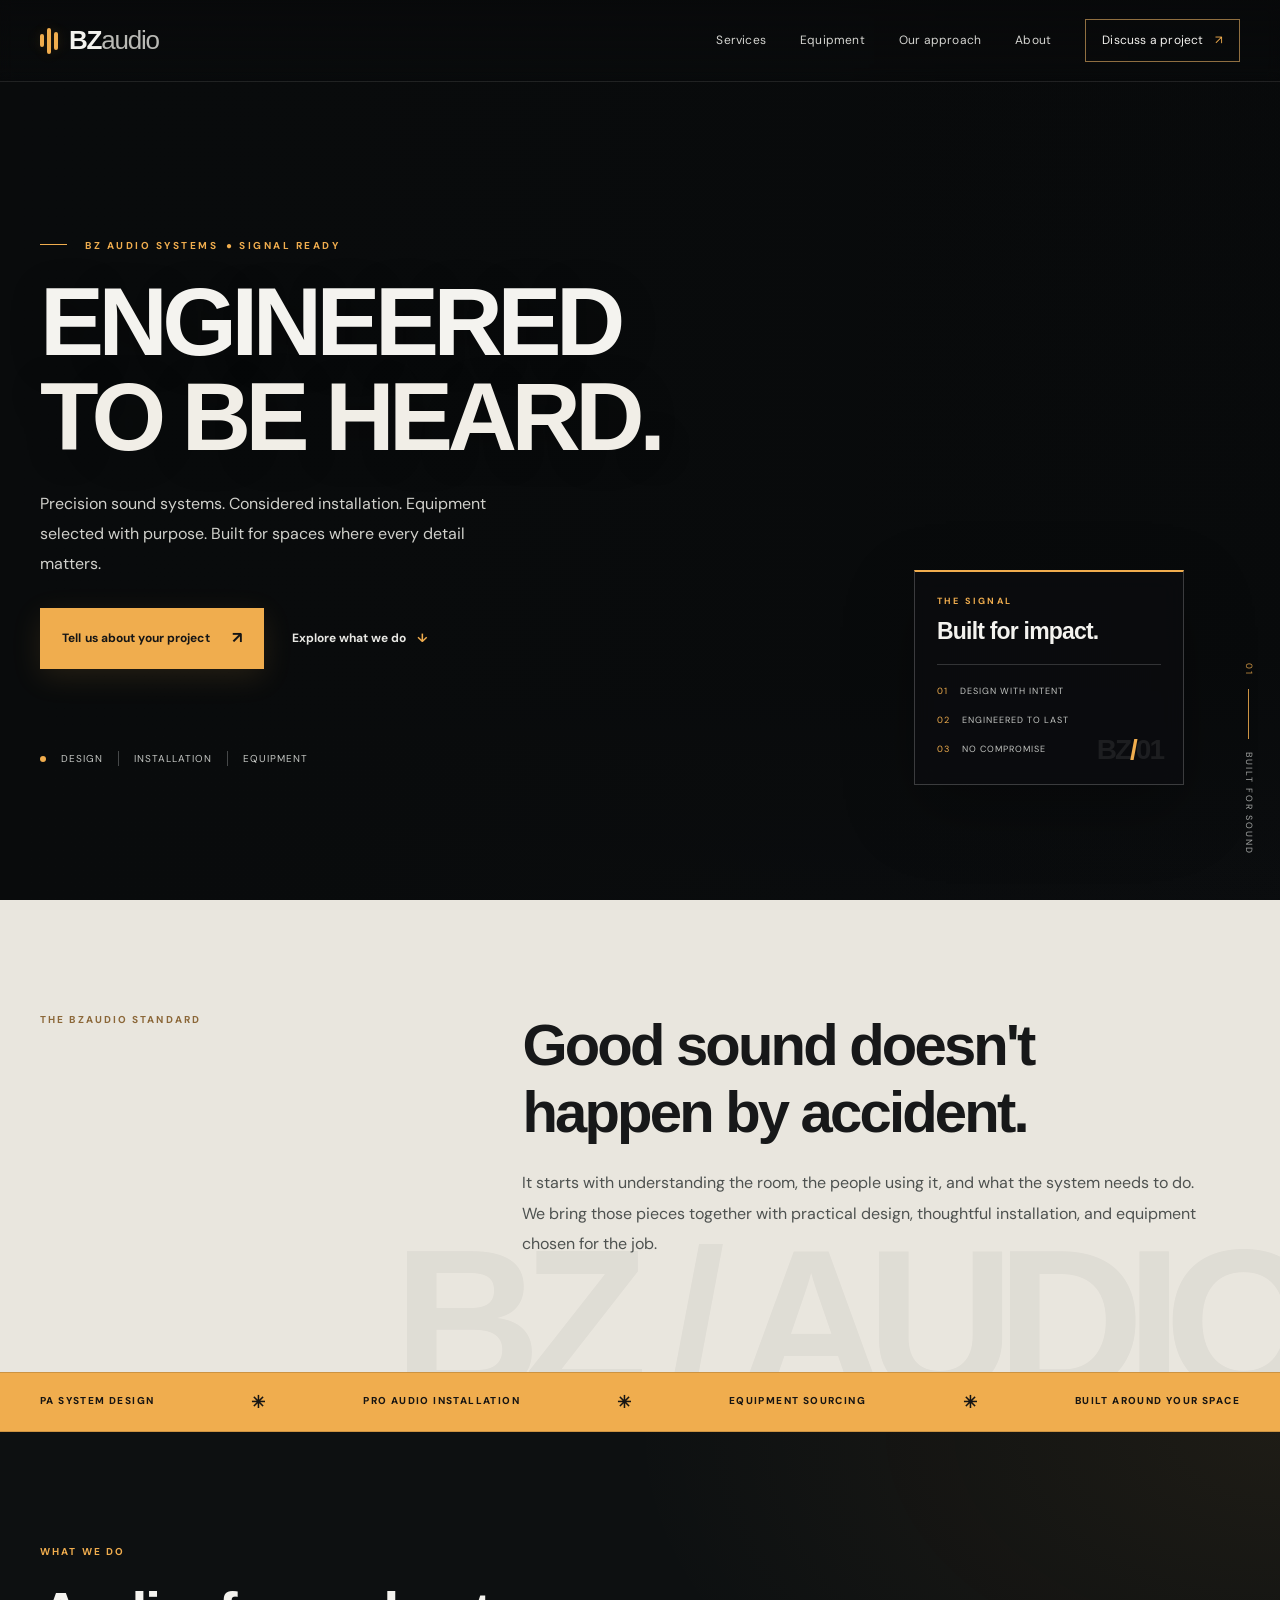
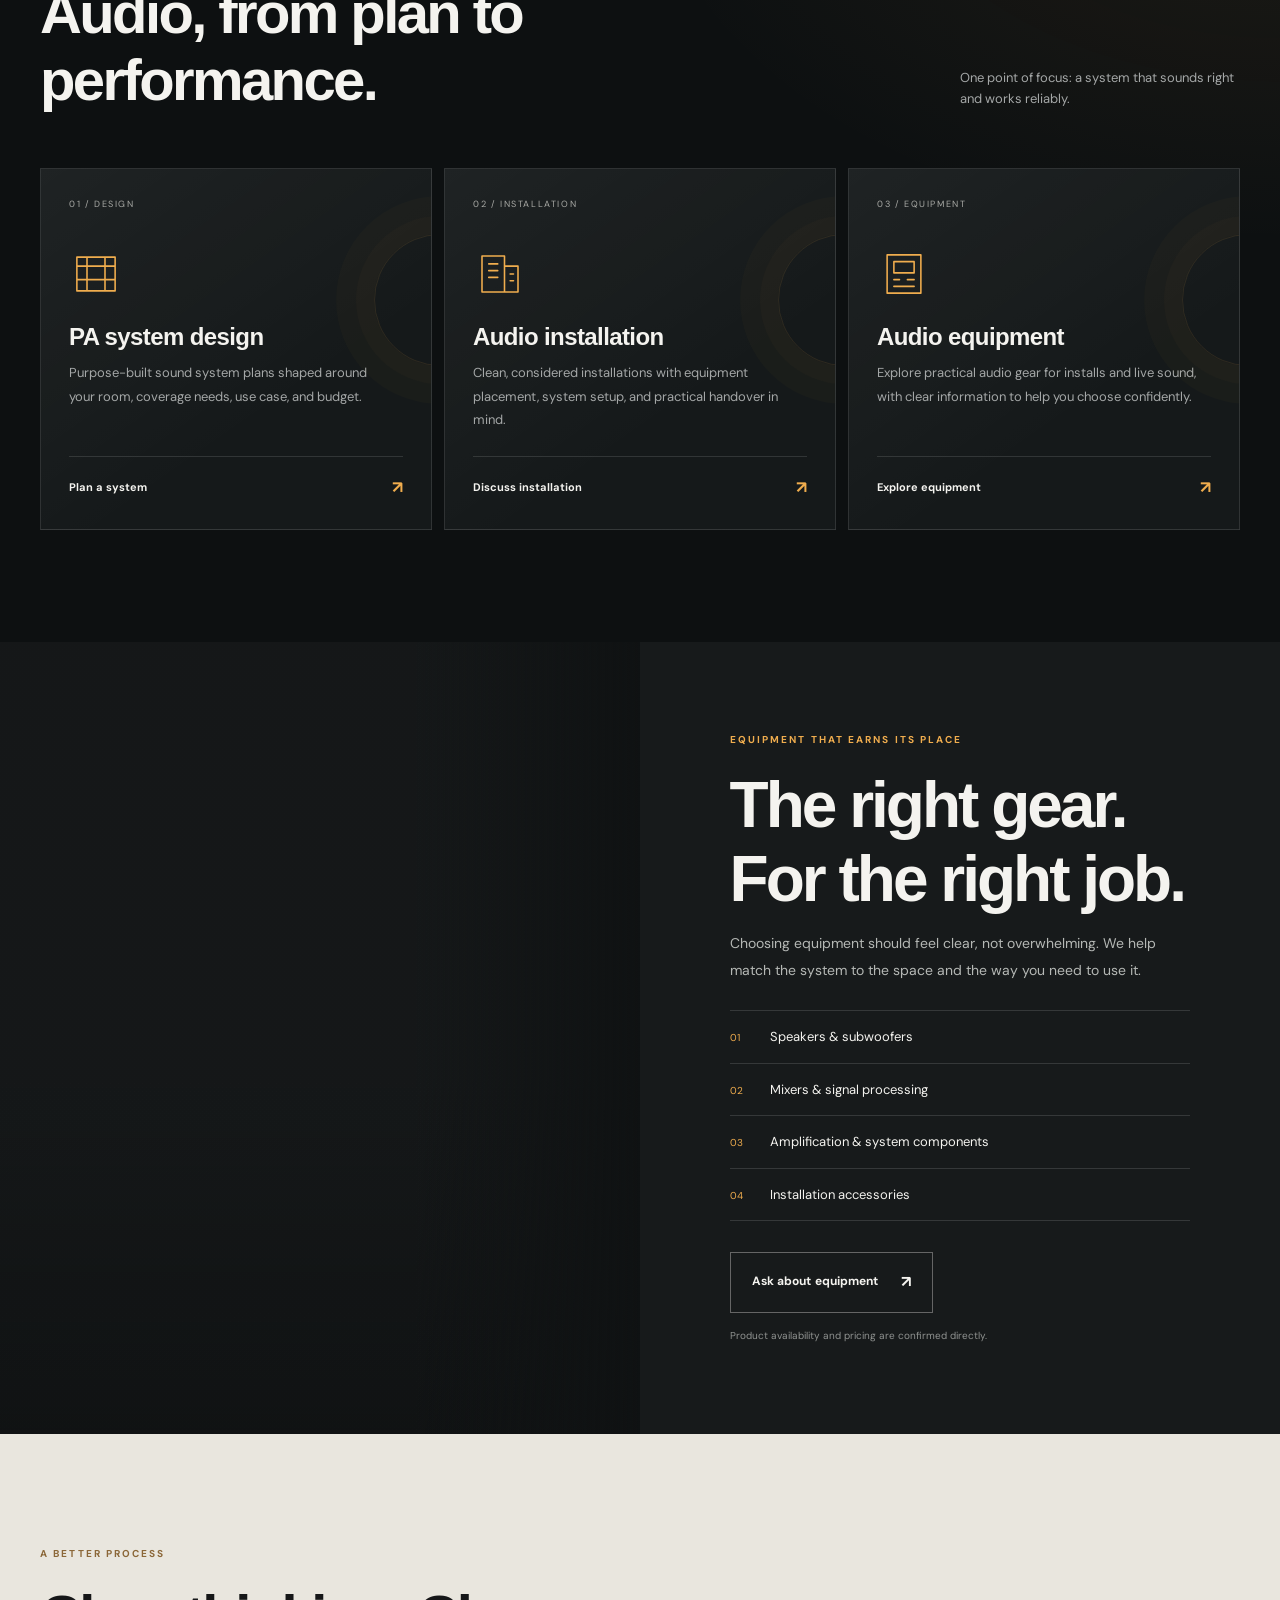
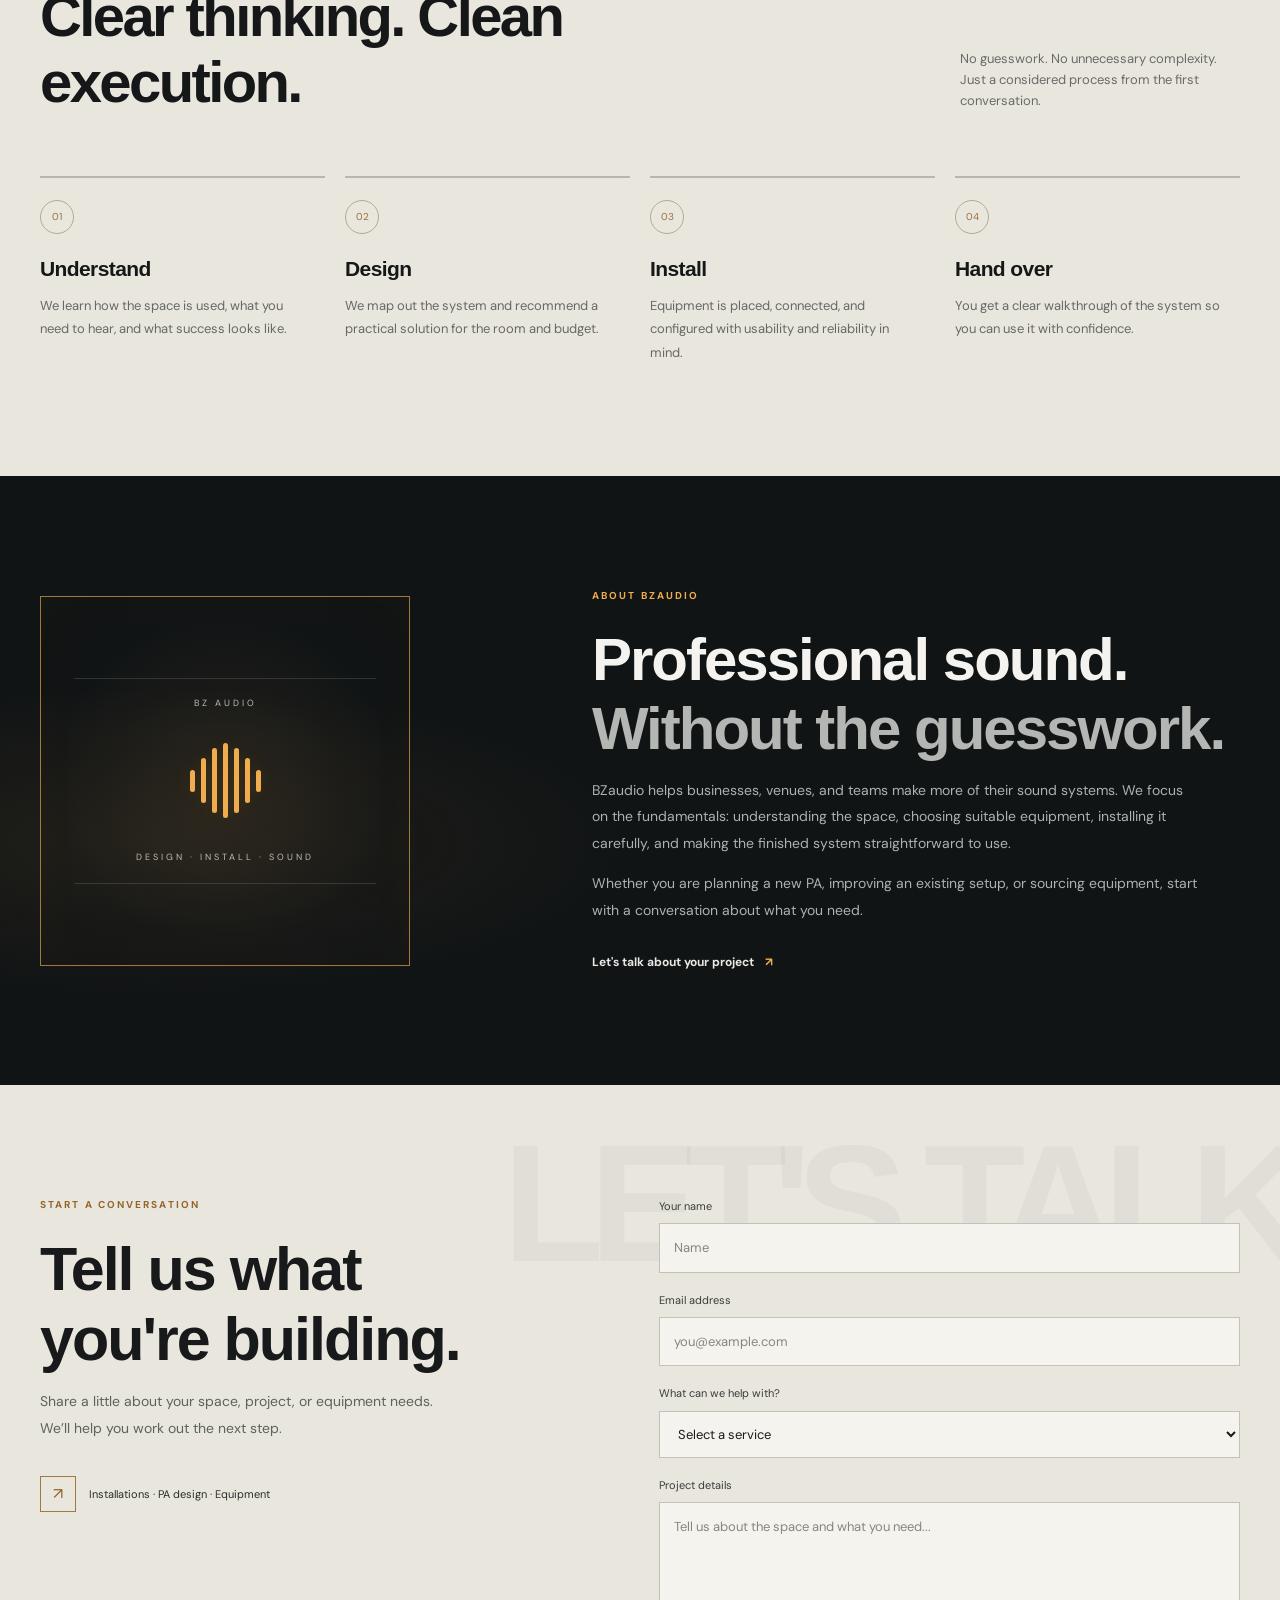
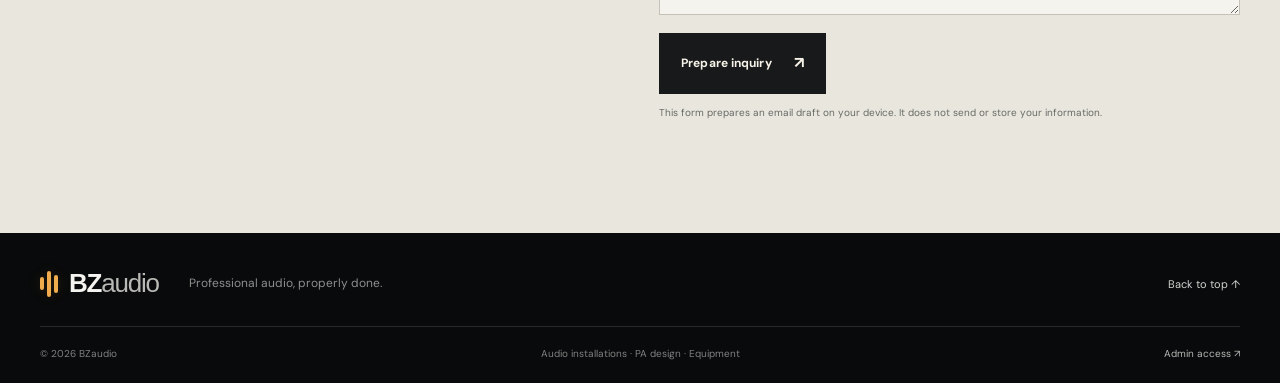
==== commit d1fc375f: "Rework BZaudio homepage into bold futuristic-classic brand" ====
--- a/index.html
+++ b/index.html
@@ -12,8 +12,8 @@
   <title>BZaudio | Professional Audio, Properly Done</title>
   <link rel="preconnect" href="https://fonts.googleapis.com">
   <link rel="preconnect" href="https://fonts.gstatic.com" crossorigin>
-  <link href="https://fonts.googleapis.com/css2?family=DM+Sans:wght@400;500;600;700&family=Manrope:wght@400;500;600;700;800&display=swap" rel="stylesheet">
-  <link rel="stylesheet" href="styles.css">
+  <link href="https://fonts.googleapis.com/css2?family=Barlow+Condensed:wght@500;600;700;800;900&family=DM+Sans:wght@400;500;600;700&family=Space+Grotesk:wght@400;500;600;700&display=swap" rel="stylesheet">
+  <link rel="stylesheet" href="styles.css?v=20261015b">
   <script src="app.js" defer></script>
 </head>
 <body>
@@ -36,13 +36,13 @@
       <div class="hero-image" role="img" aria-label="Professional sound system and audio equipment in a dark installation environment"></div>
       <div class="hero-shade"></div>
       <div class="container hero-content">
-        <p class="eyebrow"><span class="eyebrow-line"></span> Professional audio solutions</p>
-        <h1>Sound that works.<br><span>Systems built to last.</span></h1>
-        <p class="hero-copy">From carefully designed PA systems to clean, dependable installations, BZaudio brings clarity and confidence to every space.</p>
+        <p class="eyebrow"><span class="eyebrow-line"></span> BZ AUDIO SYSTEMS <span class="hero-live">● SIGNAL READY</span></p>
+        <h1>ENGINEERED<br><span>TO BE HEARD.</span></h1>
+        <p class="hero-copy">Precision sound systems. Considered installation. Equipment selected with purpose. Built for spaces where every detail matters.</p>
         <div class="hero-actions"><a class="button button-primary" href="#contact">Tell us about your project <span aria-hidden="true">↗</span></a><a class="text-link" href="#services">Explore what we do <span aria-hidden="true">↓</span></a></div>
         <div class="hero-proof"><span class="proof-dot"></span><span>Design</span><i></i><span>Installation</span><i></i><span>Equipment</span></div>
       </div>
-      <aside class="hero-spec" aria-label="BZaudio approach"><span class="spec-kicker">THE SIGNAL</span><strong>Clear by design.</strong><span class="spec-line"></span><div><span>01</span> ROOM-FIRST THINKING</div><div><span>02</span> BUILT FOR REAL USE</div><div><span>03</span> CLEAN EXECUTION</div><span class="spec-mark" aria-hidden="true">BZ<span>/</span>01</span></aside>
+      <aside class="hero-spec" aria-label="BZaudio approach"><span class="spec-kicker">THE SIGNAL</span><strong>Built for impact.</strong><span class="spec-line"></span><div><span>01</span> DESIGN WITH INTENT</div><div><span>02</span> ENGINEERED TO LAST</div><div><span>03</span> NO COMPROMISE</div><span class="spec-mark" aria-hidden="true">BZ<span>/</span>01</span></aside>
       <div class="hero-index" aria-hidden="true"><span>01</span><span class="index-rule"></span><span>BUILT FOR SOUND</span></div>
     </section>
     <section class="intro section-pad">
--- a/styles.css
+++ b/styles.css
@@ -1,3 +1,91 @@
 :root{color-scheme:dark;--bg:#101112;--panel:#17191a;--panel2:#1d1f20;--ink:#f4f3ef;--muted:#a4a7a7;--line:rgba(255,255,255,.13);--accent:#d9a65e;--accent2:#efc98f;--sans:"DM Sans",sans-serif;--display:"Manrope",sans-serif;--max:1200px}*{box-sizing:border-box}html{scroll-behavior:smooth;scroll-padding-top:88px}body{margin:0;background:var(--bg);color:var(--ink);font-family:var(--sans);font-size:15px;line-height:1.65;-webkit-font-smoothing:antialiased}a{color:inherit;text-decoration:none}button,input,textarea,select{font:inherit}.container{width:min(var(--max),calc(100% - 56px));margin-inline:auto}.skip-link{position:absolute;left:-999px;top:12px;background:var(--accent);color:#111;padding:10px 16px;z-index:100}.skip-link:focus{left:12px}.site-header{height:82px;position:absolute;top:0;left:0;right:0;z-index:10;border-bottom:1px solid rgba(255,255,255,.13)}.nav-wrap{height:100%;display:flex;align-items:center;justify-content:space-between}.brand{display:inline-flex;align-items:center;gap:11px}.brand-mark{height:28px;display:flex;align-items:center;gap:3px}.brand-mark span{display:block;width:4px;border-radius:4px;background:var(--accent)}.brand-mark span:nth-child(1){height:13px}.brand-mark span:nth-child(2){height:26px}.brand-mark span:nth-child(3){height:18px}.brand-word{font:800 24px var(--display);letter-spacing:-1.2px}.brand-word>span{font-weight:500;color:#b9b9b5}.nav-links{display:flex;align-items:center;gap:34px;font-size:13px;color:#d5d5d1}.nav-links>a:not(.nav-cta):hover,.text-link:hover,.card-link:hover{color:var(--accent2)}.nav-cta{border:1px solid rgba(217,166,94,.65);padding:11px 16px;color:var(--ink)}.nav-cta span{color:var(--accent);padding-left:8px}.menu-toggle{display:none;background:none;border:0;color:white}.hero{position:relative;min-height:750px;height:min(850px,100svh);display:flex;align-items:center;overflow:hidden;background:#151718}.hero-image{position:absolute;inset:0;background-image:url('https://images.unsplash.com/photo-1598488035139-bdbb2231ce04?auto=format&fit=crop&w=2200&q=85');background-position:center 54%;background-size:cover;opacity:.5}.hero-shade{position:absolute;inset:0;background:linear-gradient(90deg,rgba(13,14,15,.98) 0%,rgba(13,14,15,.88) 39%,rgba(13,14,15,.25) 100%),linear-gradient(0deg,rgba(13,14,15,.8),transparent 32%,rgba(13,14,15,.25))}.hero-content{position:relative;padding-top:90px;z-index:1}.eyebrow{margin:0 0 20px;text-transform:uppercase;letter-spacing:2.1px;font-size:10px;font-weight:700;color:var(--accent)}.eyebrow-line{display:inline-block;width:27px;height:1px;background:var(--accent);vertical-align:middle;margin:0 10px 3px 0}.hero h1{font:600 clamp(46px,6.5vw,82px)/1.08 var(--display);letter-spacing:-4px;max-width:790px;margin:0}.hero h1 span{color:#c3c5c2}.hero-copy{max-width:510px;font-size:17px;color:#c1c3c1;margin:25px 0 30px;line-height:1.8}.hero-actions{display:flex;align-items:center;gap:30px;flex-wrap:wrap}.button{display:inline-flex;align-items:center;justify-content:center;gap:22px;padding:15px 19px;min-height:52px;font-size:12px;font-weight:700;letter-spacing:.1px;border:1px solid transparent;cursor:pointer;transition:transform .2s,background .2s,border-color .2s}.button:hover{transform:translateY(-2px)}.button-primary{background:var(--accent);color:#151515}.button-primary:hover{background:var(--accent2)}.button span{font-size:16px}.text-link{font-size:12px;font-weight:700;color:#e8e8e4}.text-link span{color:var(--accent);margin-left:8px}.hero-proof{display:flex;align-items:center;gap:15px;margin-top:72px;color:#c4c6c3;font-size:10px;letter-spacing:1px;text-transform:uppercase}.proof-dot{width:6px;height:6px;border-radius:50%;background:var(--accent)}.hero-proof i{height:15px;width:1px;background:rgba(255,255,255,.25)}.hero-index{position:absolute;right:32px;bottom:45px;display:flex;align-items:center;gap:13px;writing-mode:vertical-rl;color:#c1c3c1;font-size:9px;letter-spacing:2px}.hero-index span:first-child{color:var(--accent)}.index-rule{height:50px;width:1px;background:var(--accent)}.section-pad{padding:112px 0}.intro{background:#f0eee8;color:#171819}.intro-grid{display:grid;grid-template-columns:.7fr 1.3fr;gap:8%}.section-label{color:#8b6738}.intro h2,.section-heading h2,.feature h2,.about-copy h2,.contact h2{font:600 clamp(32px,4.3vw,53px)/1.15 var(--display);letter-spacing:-2px;margin:0}.intro-copy{max-width:690px;color:#5f6260;font-size:17px;line-height:1.9;margin:23px 0 0}.services{background:#151718}.section-heading{display:flex;justify-content:space-between;align-items:end;gap:40px;margin-bottom:48px}.section-heading h2{max-width:650px}.heading-note{max-width:280px;margin:0 0 4px;color:var(--muted);font-size:13px}.service-grid{display:grid;grid-template-columns:repeat(3,1fr);gap:15px}.service-card{background:var(--panel);border:1px solid var(--line);padding:29px 28px 25px;min-height:325px;display:flex;flex-direction:column;transition:border-color .2s,transform .2s}.service-card:hover{border-color:rgba(217,166,94,.55);transform:translateY(-3px)}.service-number{font-size:9px;letter-spacing:1.6px;color:#a9aaa6}.service-icon{width:48px;height:48px;margin:31px 0 18px;color:var(--accent)}.service-icon svg{width:100%;height:100%;fill:none;stroke:currentColor;stroke-width:1.4;stroke-linecap:round;stroke-linejoin:round}.service-card h3,.process-grid h3{font:600 22px var(--display);letter-spacing:-.6px;margin:0 0 10px}.service-card p{color:var(--muted);font-size:13px;line-height:1.8;margin:0 0 25px}.card-link{margin-top:auto;font-size:11px;font-weight:700}.card-link span{color:var(--accent);padding-left:8px}.feature{display:grid;grid-template-columns:1fr 1fr;min-height:610px;background:#202223}.feature-photo{min-height:570px;background:linear-gradient(0deg,rgba(10,11,12,.1),rgba(10,11,12,.1)),url('https://images.unsplash.com/photo-1524368535928-5b5e00ddc76b?auto=format&fit=crop&w=1300&q=85') center/cover}.feature-content{padding:85px clamp(35px,7vw,100px);align-self:center}.feature h2{font-size:clamp(37px,4.5vw,56px)}.feature-content>p:not(.eyebrow):not(.small-note){color:#b5b8b5;max-width:440px;font-size:14px;line-height:1.9}.feature-list{list-style:none;margin:27px 0 31px;padding:0;border-top:1px solid var(--line)}.feature-list li{padding:12px 0;border-bottom:1px solid var(--line);font-size:12px}.feature-list span{color:var(--accent);font-size:10px;margin-right:15px}.button-outline{border-color:#656565;color:#f4f3ef}.button-outline:hover{border-color:var(--accent);background:rgba(217,166,94,.08)}.small-note{font-size:10px;color:#909391;margin:15px 0 0}.approach{background:#f0eee8;color:#161718}.approach .eyebrow{color:#8b6738}.approach .heading-note{color:#686b68}.process-grid{display:grid;grid-template-columns:repeat(4,1fr);gap:30px;margin-top:60px}.process-grid article{border-top:1px solid #b8b6af;padding-top:20px}.process-grid article>span{font-size:11px;color:#98703b}.process-grid h3{margin-top:28px;font-size:21px}.process-grid p{color:#666966;font-size:13px;line-height:1.8;margin-bottom:0}.about{background:#17191a}.about-grid{display:grid;grid-template-columns:.8fr 1.2fr;gap:10%;align-items:center}.about-stamp{aspect-ratio:1/1;max-width:370px;border:1px solid rgba(217,166,94,.5);display:flex;flex-direction:column;align-items:center;justify-content:center;gap:32px;position:relative;background:radial-gradient(ellipse at center,rgba(217,166,94,.09),transparent 65%)}.about-stamp:before,.about-stamp:after{content:"";position:absolute;width:82%;height:1px;background:var(--line)}.about-stamp:before{top:22%}.about-stamp:after{bottom:22%}.stamp-top,.stamp-bottom{font-size:9px;letter-spacing:3px;color:#bdbdb8}.stamp-wave{display:flex;align-items:center;gap:6px;height:75px}.stamp-wave span{display:block;width:5px;border-radius:3px;background:var(--accent)}.stamp-wave span:nth-child(1),.stamp-wave span:nth-child(7){height:22px}.stamp-wave span:nth-child(2),.stamp-wave span:nth-child(6){height:45px}.stamp-wave span:nth-child(3),.stamp-wave span:nth-child(5){height:65px}.stamp-wave span:nth-child(4){height:75px}.about-copy h2 span{color:#b3b6b3}.about-copy>p:not(.eyebrow){color:#aeb1ae;font-size:14px;line-height:1.9;max-width:610px}.about-copy .text-link{display:inline-block;margin-top:15px}.contact{background:#202223}.contact-grid{display:grid;grid-template-columns:.9fr 1.1fr;gap:12%}.contact-heading h2{font-size:clamp(40px,5vw,61px)}.contact-heading>p:not(.eyebrow){max-width:410px;color:#aeb1ae;font-size:14px;line-height:1.9}.contact-note{display:flex;align-items:center;gap:13px;margin-top:35px;color:#d2d2cd;font-size:11px}.contact-note-icon{display:grid;place-items:center;width:36px;height:36px;border:1px solid rgba(217,166,94,.5);color:var(--accent);font-size:16px}.contact-form{display:grid;gap:18px}.form-row{display:grid;gap:8px}.form-row label{font-size:11px;color:#c8c9c5}.form-row input,.form-row textarea,.form-row select{width:100%;border:1px solid #4b4e4e;background:#17191a;color:#f5f4ef;padding:13px 14px;border-radius:0;outline:none;font-size:13px}.form-row input:focus,.form-row textarea:focus,.form-row select:focus{border-color:var(--accent);box-shadow:0 0 0 2px rgba(217,166,94,.15)}.form-row input::placeholder,.form-row textarea::placeholder{color:#777b79}.form-row textarea{resize:vertical}.submit-button{justify-self:start}.form-status{font-size:10px;color:#929693;margin:-7px 0 0}.site-footer{background:#0c0d0e;padding:35px 0 20px}.footer-main{display:flex;align-items:center;gap:30px;padding-bottom:27px;border-bottom:1px solid var(--line)}.footer-main>p{font-size:12px;color:#8d918e;margin:0}.back-top{margin-left:auto;font-size:11px;color:#d2d3cf}.footer-bottom{display:flex;align-items:center;justify-content:space-between;padding-top:19px;color:#7f8380;font-size:10px}.footer-bottom a{color:#b7b9b5}.footer-bottom a:hover{color:var(--accent)}:focus-visible{outline:2px solid var(--accent);outline-offset:4px}@media(max-width:850px){.nav-links{gap:20px}.nav-links>a:not(.nav-cta){display:none}.hero h1{letter-spacing:-2.5px}.intro-grid,.about-grid{gap:45px}.feature-content{padding:60px 35px}.process-grid{grid-template-columns:repeat(2,1fr);row-gap:38px}.contact-grid{gap:7%}}@media(max-width:620px){.container{width:calc(100% - 38px)}.site-header{height:70px}.menu-toggle{display:flex;flex-direction:column;gap:6px;padding:12px}.menu-toggle span{display:block;width:22px;height:1px;background:#f3f2ee}.nav-links{display:none;position:absolute;top:69px;left:0;right:0;padding:22px 20px 25px;background:#111314;border-bottom:1px solid var(--line);align-items:stretch;gap:18px}.nav-links.open{display:flex;flex-direction:column}.nav-links>a:not(.nav-cta){display:block}.nav-cta{text-align:center}.hero{min-height:700px;height:90svh;max-height:850px}.hero-image{background-position:58% center}.hero-shade{background:linear-gradient(90deg,rgba(13,14,15,.96),rgba(13,14,15,.58)),linear-gradient(0deg,rgba(13,14,15,.65),transparent)}.hero-content{padding-top:80px}.hero h1{font-size:clamp(43px,12vw,62px);letter-spacing:-2.5px}.hero-copy{font-size:15px}.hero-actions{align-items:flex-start;gap:20px;flex-direction:column}.hero-proof{margin-top:50px;gap:10px;font-size:8px}.hero-index{right:14px;bottom:20px}.section-pad{padding:76px 0}.intro-grid,.about-grid,.contact-grid{grid-template-columns:1fr;gap:28px}.intro h2,.section-heading h2,.feature h2,.about-copy h2,.contact h2{letter-spacing:-1.5px}.intro-copy{font-size:15px}.section-heading{align-items:flex-start;flex-direction:column;gap:15px;margin-bottom:30px}.service-grid{grid-template-columns:1fr}.service-card{min-height:275px;padding:24px}.service-icon{margin:23px 0 14px}.feature{grid-template-columns:1fr}.feature-photo{min-height:320px}.feature-content{padding:55px 22px}.process-grid{grid-template-columns:1fr 1fr;gap:25px 18px;margin-top:38px}.process-grid h3{font-size:18px;margin-top:20px}.about-stamp{max-width:270px;margin-inline:auto;width:100%}.contact-grid{gap:35px}.footer-main{flex-wrap:wrap;gap:15px}.footer-main>p{order:3;width:100%}.footer-bottom{align-items:flex-start;gap:12px;flex-wrap:wrap}.footer-bottom span:nth-child(2){width:100%;order:3}}@media(prefers-reduced-motion:reduce){*,*::before,*::after{scroll-behavior:auto!important;transition:none!important;animation:none!important}}
 /* Tablet navigation: keep every destination reachable between phone and desktop widths. */
 @media (min-width:621px) and (max-width:850px){.menu-toggle{display:flex;flex-direction:column;gap:6px;padding:12px}.menu-toggle span{display:block;width:22px;height:1px;background:#f3f2ee}.nav-links{display:none;position:absolute;top:81px;left:0;right:0;padding:22px 28px 25px;background:#111314;border-bottom:1px solid var(--line);align-items:stretch;gap:18px}.nav-links.open{display:flex;flex-direction:column}.nav-links>a:not(.nav-cta){display:block}.nav-cta{text-align:center}}
+
+
+/* BZaudio visual refresh: editorial scale, signal-inspired details, and stronger contrast. */
+:root{--accent:#f0ad4e;--accent2:#ffd28a;--bg:#0b0d0f;--panel:#141719;--panel2:#1b1f21}
+body{background:var(--bg);background-image:radial-gradient(ellipse at 78% 15%,rgba(240,173,78,.045),transparent 32%)}
+.site-header{background:linear-gradient(180deg,rgba(8,9,10,.68),transparent);backdrop-filter:blur(7px);border-bottom-color:rgba(255,255,255,.1)}
+.brand-mark span{box-shadow:0 0 14px rgba(240,173,78,.2)}
+.brand-word{font-size:26px}
+.nav-links{font-size:12px;letter-spacing:.2px}
+.nav-cta{position:relative;overflow:hidden;transition:background .2s,border-color .2s}
+.nav-cta:hover{background:var(--accent);color:#101112;border-color:var(--accent)}
+.hero{min-height:790px;height:min(920px,100svh);background:#080a0b}
+.hero-image{opacity:.62;filter:saturate(.78) contrast(1.12);background-position:center 48%;transform:scale(1.025)}
+.hero-shade{background:linear-gradient(90deg,#090b0c 0%,rgba(9,11,12,.94) 28%,rgba(9,11,12,.62) 56%,rgba(9,11,12,.12) 100%),linear-gradient(0deg,#0b0d0f 0%,transparent 28%,rgba(8,9,10,.24) 100%)}
+.hero-content{padding-top:105px}
+.hero .eyebrow{display:flex;align-items:center;gap:8px;letter-spacing:2.5px}
+.hero h1{font-size:clamp(54px,7.5vw,100px);line-height:.99;letter-spacing:-5.5px;max-width:850px;text-wrap:balance;text-shadow:0 6px 35px rgba(0,0,0,.25)}
+.hero h1 span{color:#f1eee7}
+.hero-copy{max-width:480px;font-size:16px;color:#d0d0cb;line-height:1.85}
+.hero-actions{gap:28px}
+.button{min-height:55px;padding:16px 21px}
+.button-primary{box-shadow:0 8px 30px rgba(240,173,78,.12)}
+.hero-proof{margin-top:82px}
+.hero-spec{position:absolute;z-index:2;right:max(7.5%,calc((100vw - 1200px)/2));bottom:115px;width:270px;padding:22px 22px 20px;background:rgba(11,13,15,.75);border:1px solid rgba(255,255,255,.2);border-top:2px solid var(--accent);backdrop-filter:blur(12px);box-shadow:0 25px 65px rgba(0,0,0,.28)}
+.spec-kicker{display:block;color:var(--accent);font-size:9px;font-weight:700;letter-spacing:2.2px;margin-bottom:8px}
+.hero-spec>strong{font:600 23px/1.25 var(--display);letter-spacing:-.8px}
+.spec-line{display:block;width:100%;height:1px;background:rgba(255,255,255,.17);margin:18px 0 12px}
+.hero-spec>div{display:flex;gap:12px;font-size:9px;letter-spacing:1px;color:#c4c6c3;padding:7px 0}
+.hero-spec>div span{color:var(--accent);font-variant-numeric:tabular-nums}
+.spec-mark{position:absolute;right:20px;bottom:18px;color:rgba(255,255,255,.08);font:800 28px var(--display);letter-spacing:-2px}
+.spec-mark span{color:var(--accent)}
+.hero-index{right:24px;opacity:.85}
+.intro{position:relative;overflow:hidden;background:#e9e6de}
+.intro:after{content:"BZ / AUDIO";position:absolute;right:-25px;bottom:-52px;font:800 clamp(80px,16vw,210px)/1 var(--display);letter-spacing:-.09em;color:rgba(19,22,22,.045);pointer-events:none}
+.intro-grid{position:relative;z-index:1}
+.intro h2{max-width:650px;font-size:clamp(36px,4.6vw,58px);letter-spacing:-2.8px}
+.intro-copy{font-size:16px;color:#4e5250}
+.signal-strip{overflow:hidden;background:var(--accent);color:#171513;border-top:1px solid rgba(0,0,0,.15);border-bottom:1px solid rgba(0,0,0,.15)}
+.signal-track{min-height:58px;display:flex;align-items:center;justify-content:space-between;gap:22px;white-space:nowrap;font-size:10px;font-weight:800;letter-spacing:1.4px}
+.signal-track i{font-style:normal;font-size:17px}
+.services{background:radial-gradient(ellipse at 100% 0%,rgba(240,173,78,.075),transparent 36%),#0d1011}
+.section-heading{margin-bottom:55px}
+.section-heading h2{font-size:clamp(36px,4.7vw,58px);letter-spacing:-2.6px}
+.service-grid{gap:12px}
+.service-card{position:relative;overflow:hidden;min-height:350px;padding:28px;background:linear-gradient(145deg,rgba(255,255,255,.045),transparent 65%),#15191a;border-color:rgba(255,255,255,.11)}
+.service-card:after{content:"";position:absolute;width:130px;height:130px;border:1px solid rgba(240,173,78,.11);border-radius:50%;right:-75px;top:65px;box-shadow:0 0 0 18px rgba(240,173,78,.025),0 0 0 38px rgba(240,173,78,.018);pointer-events:none}
+.service-card:hover{border-color:rgba(240,173,78,.65);background:linear-gradient(145deg,rgba(240,173,78,.08),transparent 70%),#171b1c}
+.service-icon{width:54px;height:54px;margin:35px 0 22px}
+.service-card h3{font-size:24px}
+.service-card p{max-width:320px}
+.card-link{display:flex;align-items:center;justify-content:space-between;border-top:1px solid rgba(255,255,255,.12);padding-top:16px}
+.card-link span{font-size:17px}
+.feature{background:#171a1b}
+.feature-photo{position:relative;min-height:640px;filter:saturate(.78) contrast(1.08)}
+.feature-photo:after{content:"";position:absolute;inset:0;background:linear-gradient(90deg,transparent 65%,#171a1b 100%),linear-gradient(0deg,rgba(8,9,10,.22),transparent 45%)}
+.feature-content{padding-top:90px;padding-bottom:90px}
+.feature h2{font-size:clamp(42px,5vw,64px);letter-spacing:-3px}
+.feature-list li{padding:15px 0;font-size:13px}
+.feature-list span{display:inline-block;min-width:22px}
+.approach{background:#e9e6de}
+.approach .section-heading h2{max-width:590px}
+.process-grid{gap:20px}
+.process-grid article{position:relative;padding:22px 18px 0 0;border-top:2px solid #b8b6af}
+.process-grid article>span{display:inline-grid;place-items:center;width:34px;height:34px;border:1px solid #b4a994;border-radius:50%;font-size:10px}
+.process-grid h3{margin-top:23px}
+.about{background:radial-gradient(ellipse at 12% 60%,rgba(240,173,78,.07),transparent 30%),#111415}
+.about-stamp{border-color:rgba(240,173,78,.65);box-shadow:inset 0 0 60px rgba(240,173,78,.025)}
+.stamp-wave span{box-shadow:0 0 18px rgba(240,173,78,.12)}
+.about-copy h2{font-size:clamp(38px,4.8vw,60px)}
+.contact{position:relative;overflow:hidden;background:#e9e6de;color:#17191a}
+.contact:after{content:"LET'S TALK";position:absolute;right:-15px;top:35px;font:800 clamp(70px,13vw,170px)/1 var(--display);letter-spacing:-.09em;color:rgba(17,20,21,.035);pointer-events:none}
+.contact-grid{position:relative;z-index:1}
+.contact .eyebrow{color:#94652b}
+.contact-heading>p:not(.eyebrow){color:#5d625e}
+.contact-note{color:#292d2a}
+.contact-note-icon{border-color:#a17a43;color:#8e6127}
+.form-row label{color:#383c39}
+.form-row input,.form-row textarea,.form-row select{background:#f5f3ed;border-color:#c5c1b8;color:#191b1a}
+.form-row input::placeholder,.form-row textarea::placeholder{color:#858780}
+.form-row input:focus,.form-row textarea:focus,.form-row select:focus{border-color:#a8742e;box-shadow:0 0 0 2px rgba(168,116,46,.13)}
+.form-status{color:#666a65}
+.contact .button-primary{background:#17191a;color:#f7f3e9;box-shadow:none}
+.contact .button-primary:hover{background:#343330}
+.site-footer{background:#080a0b}
+.footer-bottom{border-top:0}
+@media(max-width:1000px){.hero-spec{right:7%;bottom:95px;width:240px}.hero h1{font-size:clamp(52px,7vw,78px)}.hero-proof{margin-top:58px}}
+@media(max-width:850px){.hero-spec{right:28px;bottom:35px;width:220px;padding:17px}.hero-spec>strong{font-size:19px}.hero-spec>div{font-size:8px}.hero-proof{margin-top:48px}.hero-index{display:none}.feature-photo:after{background:linear-gradient(0deg,#171a1b 0%,transparent 28%)}}
+@media(max-width:620px){.hero{min-height:760px;height:92svh;max-height:900px}.hero h1{font-size:clamp(47px,12vw,65px);letter-spacing:-3px;max-width:100%}.hero-copy{font-size:14px;max-width:95%}.hero-proof{gap:8px;margin-top:40px;flex-wrap:wrap}.hero-spec{display:none}.signal-track{width:max-content;min-height:51px;justify-content:flex-start;gap:20px;padding-inline:19px}.intro:after{font-size:92px;right:-10px;bottom:-14px}.section-heading h2{letter-spacing:-1.8px}.service-card{min-height:305px}.feature-photo{min-height:300px}.feature-content{padding:42px 22px 52px}.feature h2{letter-spacing:-2px}.process-grid{gap:25px 16px}.process-grid article{padding-right:6px}.contact:after{top:18px;font-size:72px}.contact-grid{gap:28px}.footer-main{padding-bottom:20px}}
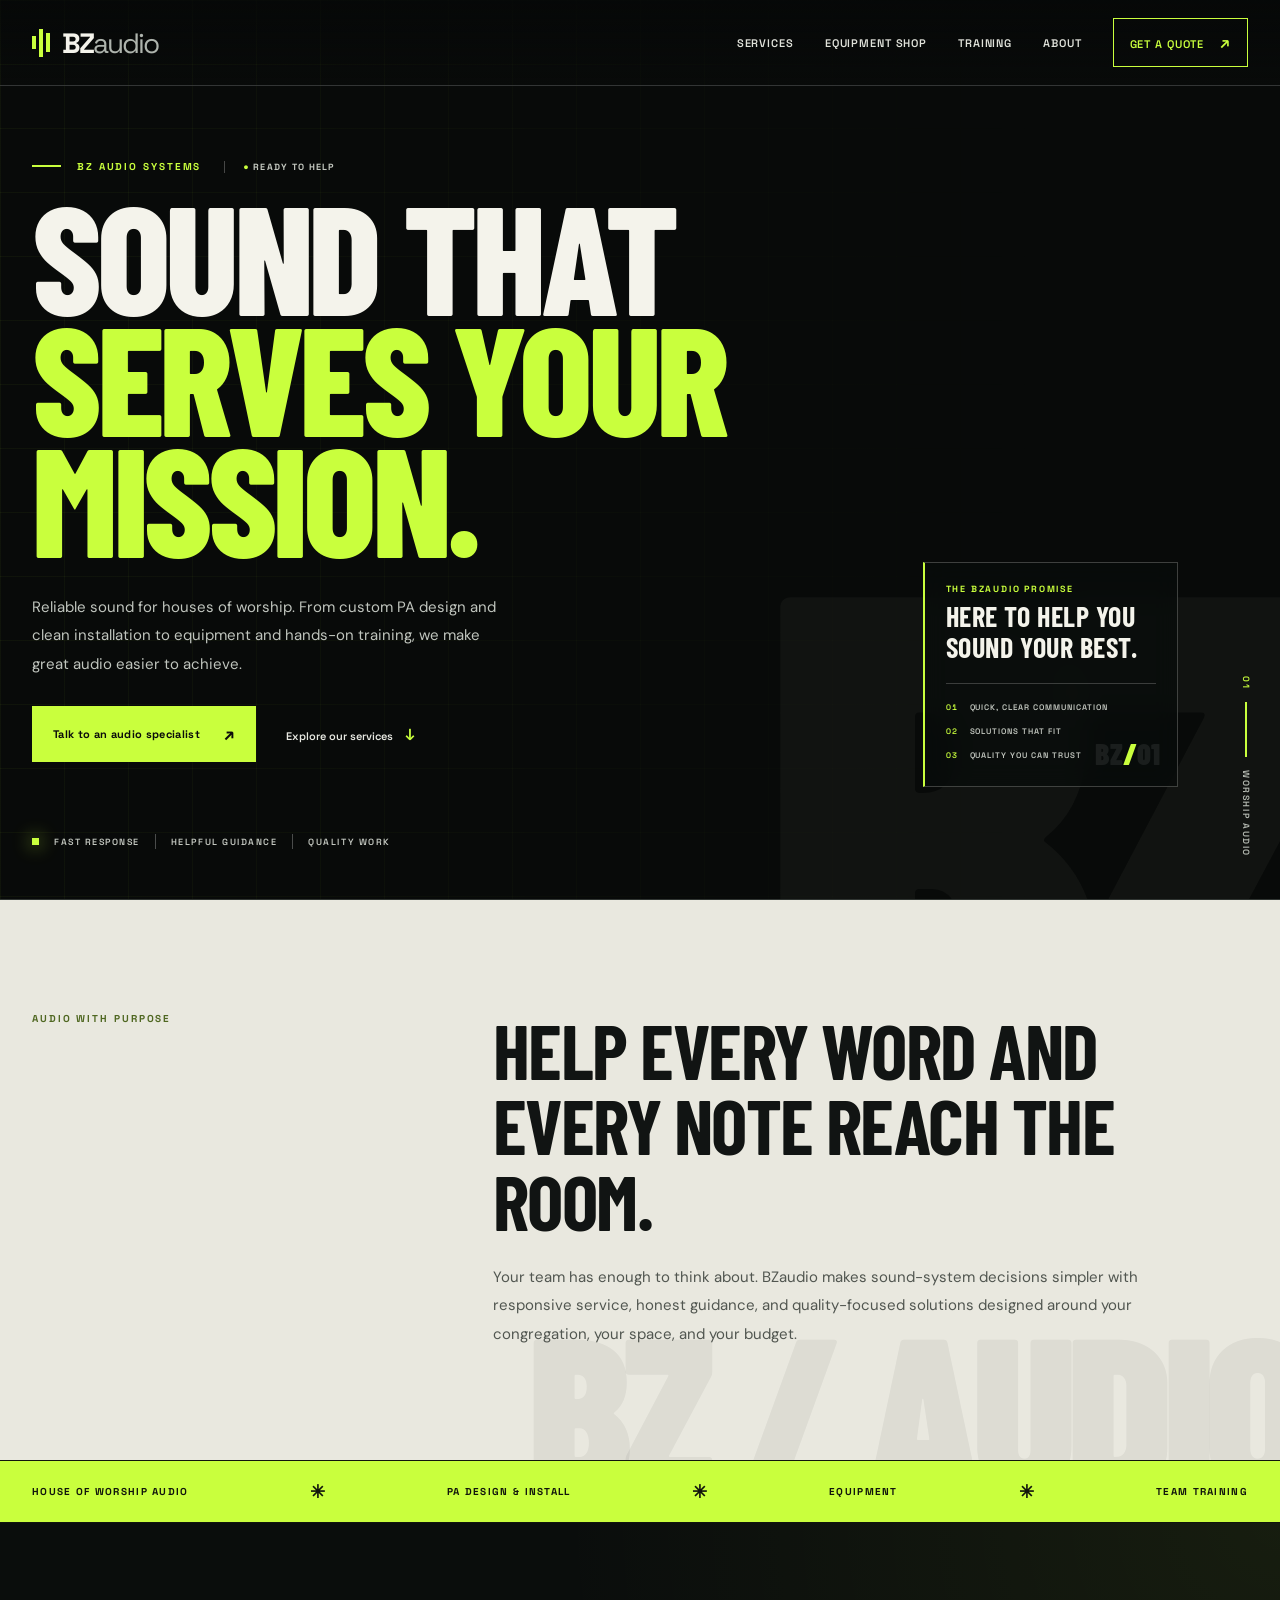
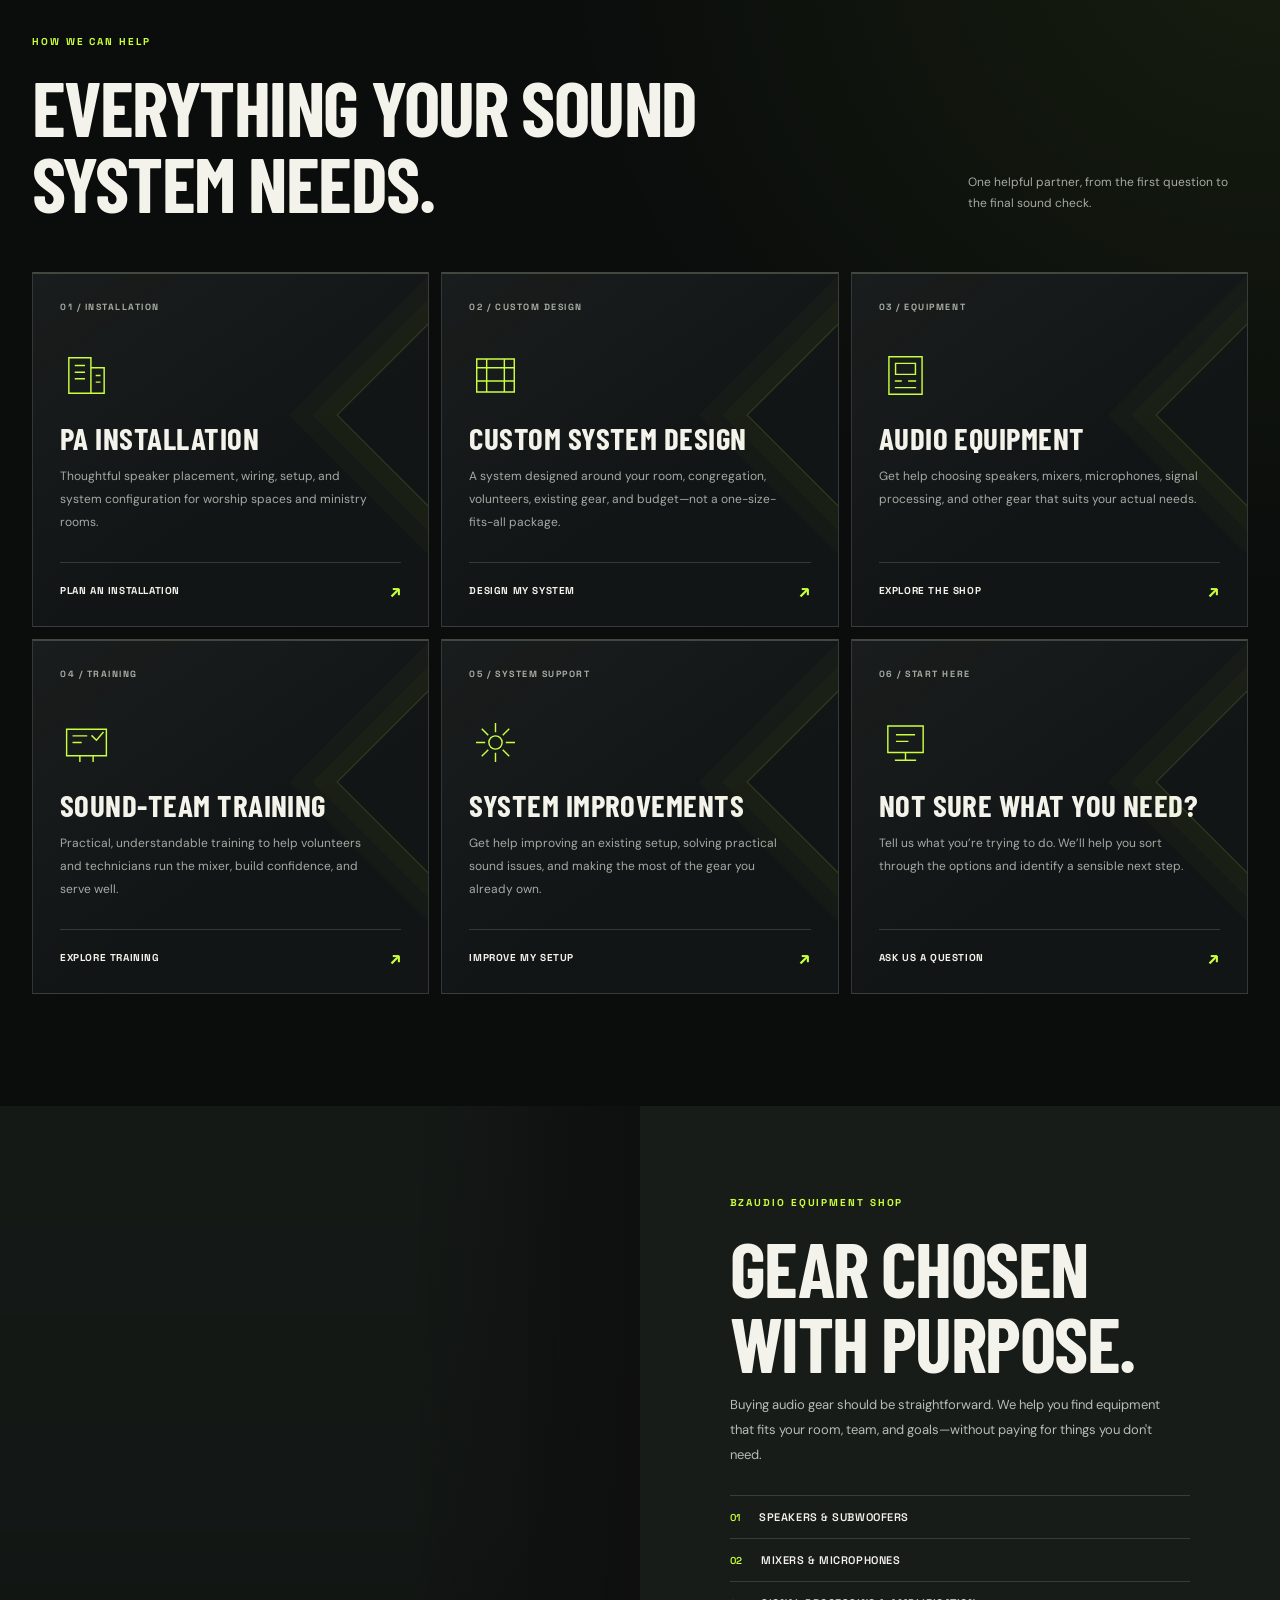
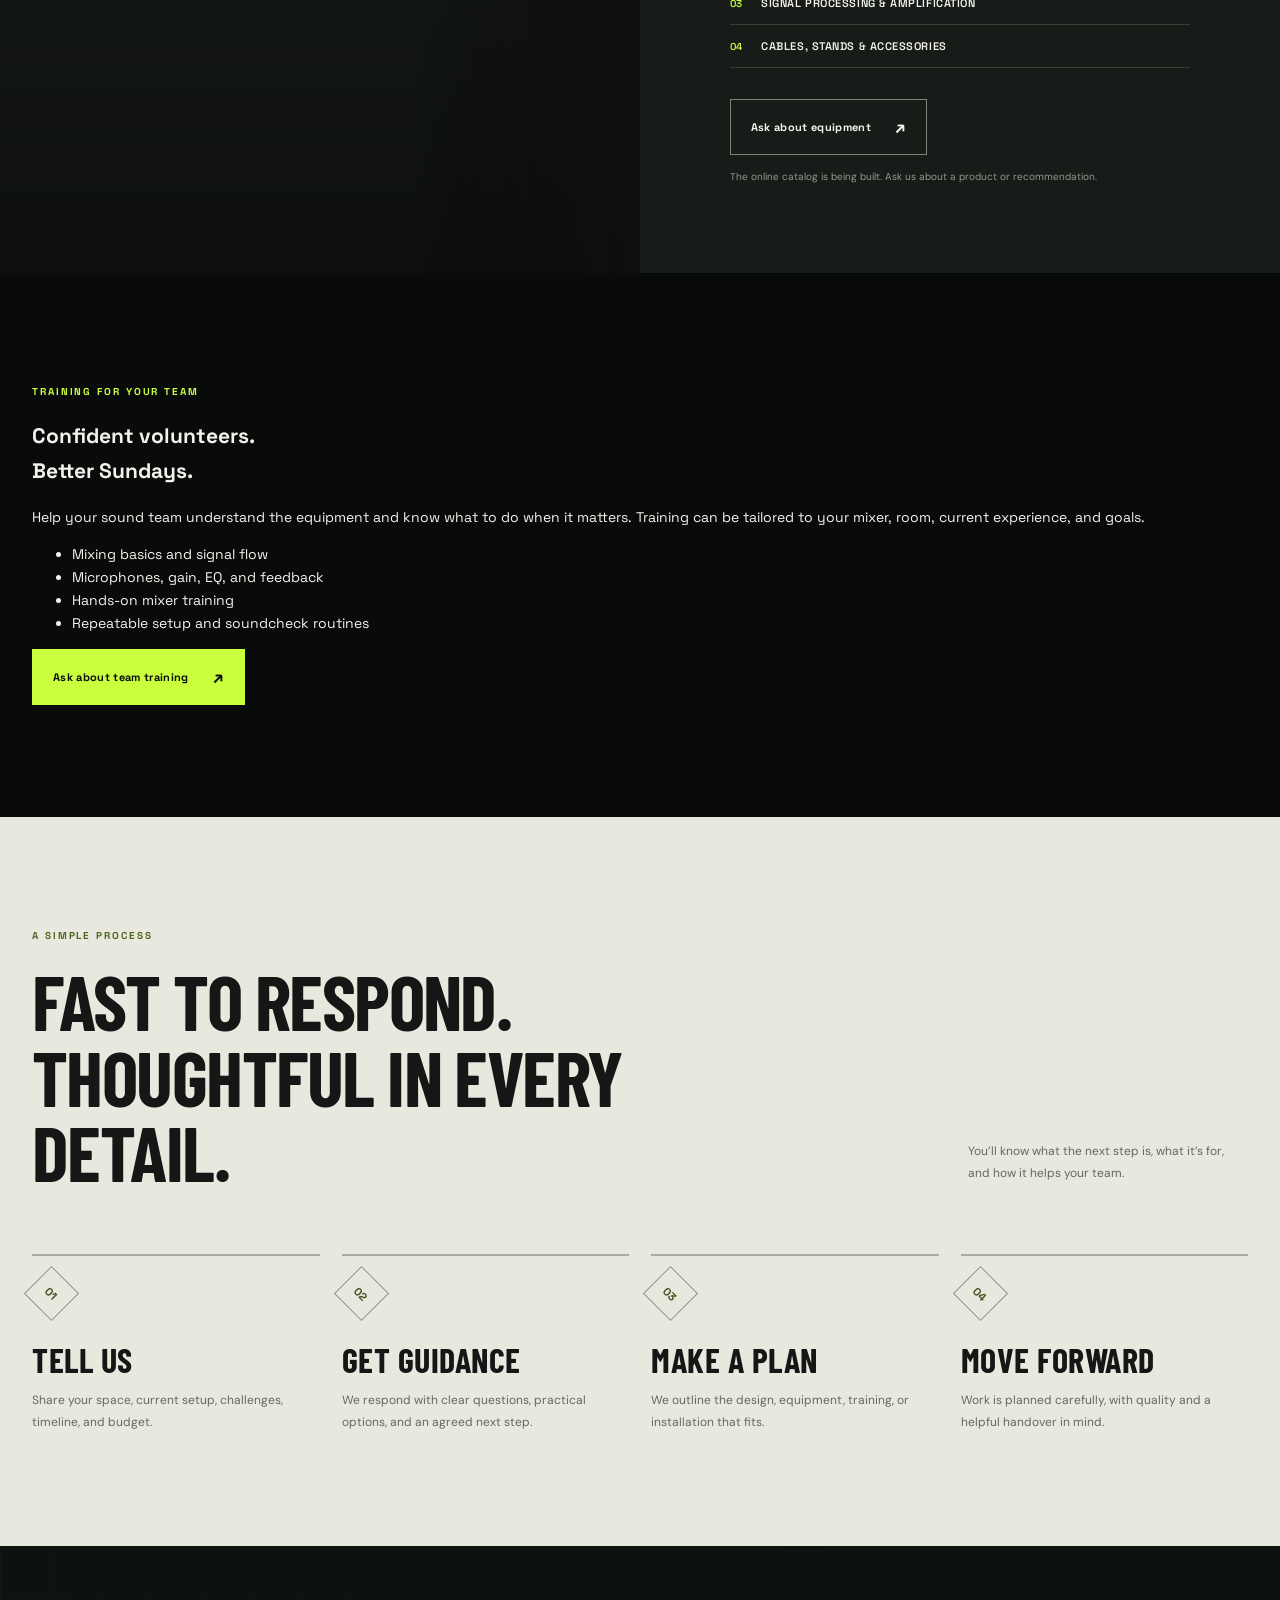
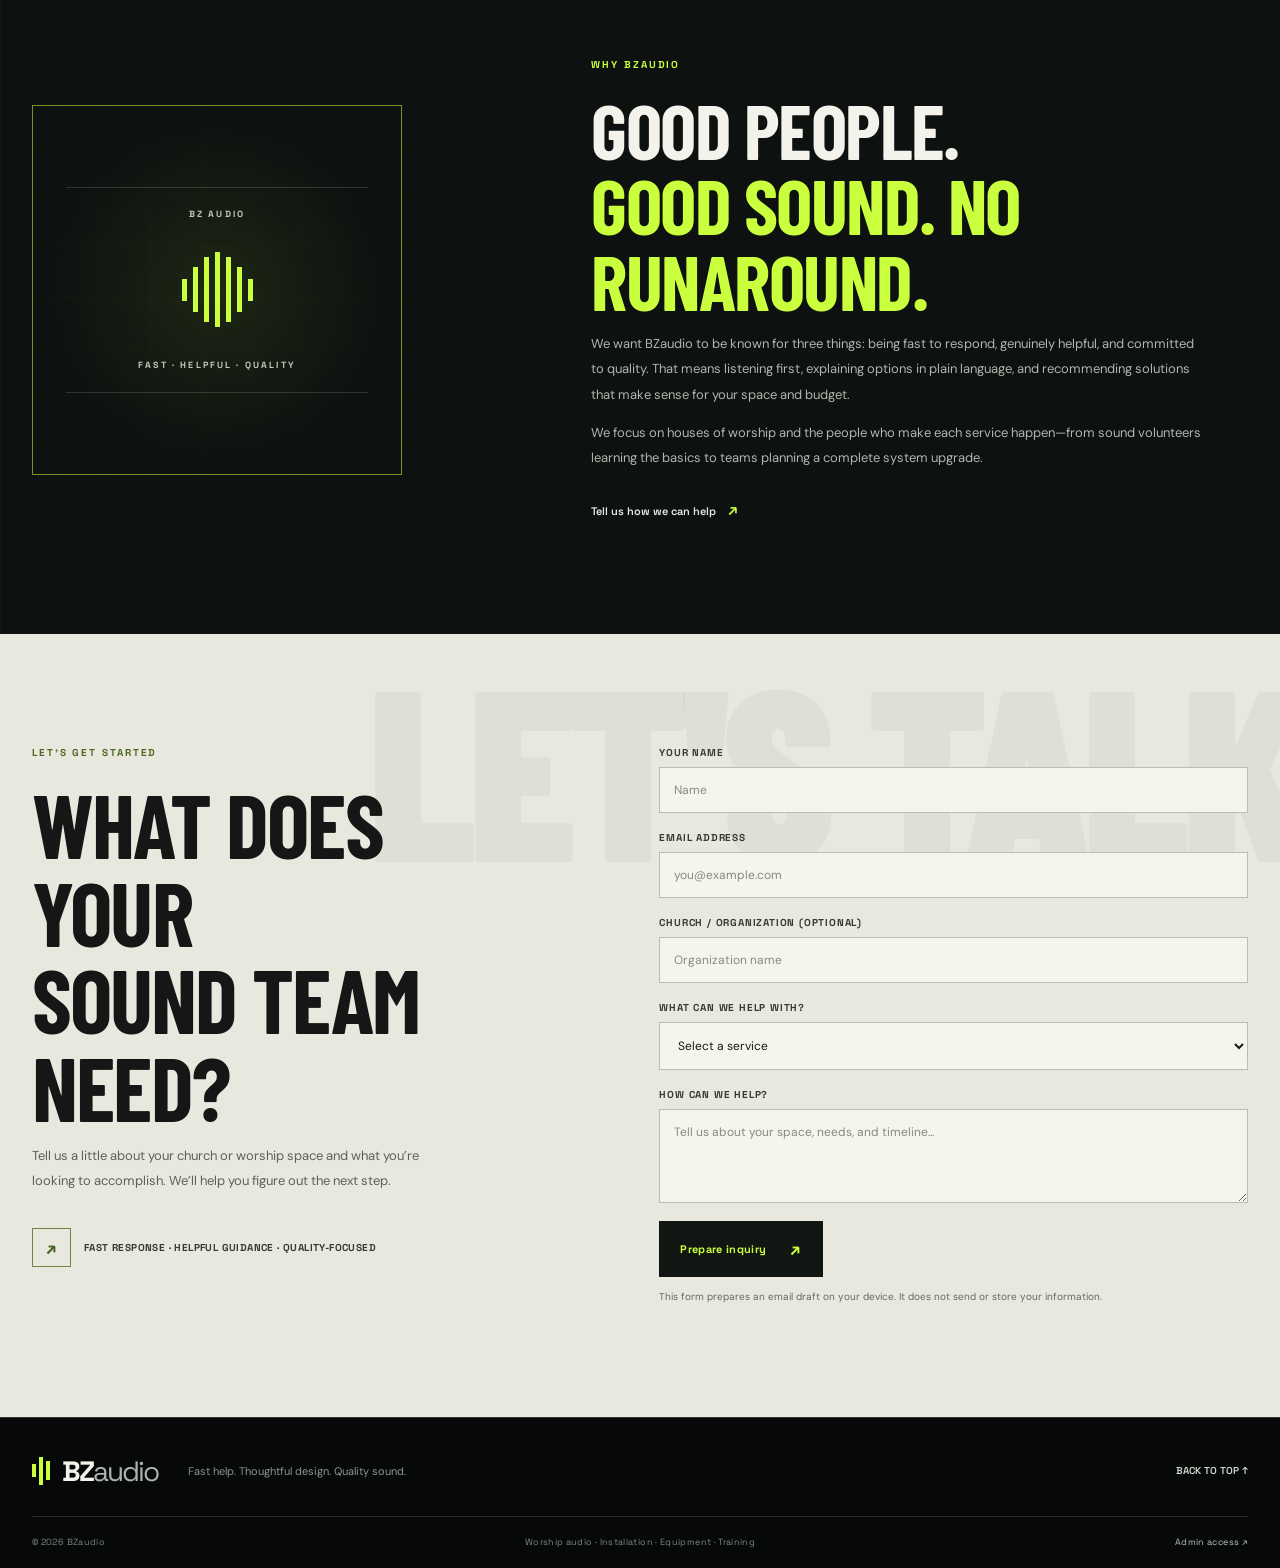
==== commit 23ea853b: "Refocus BZaudio site on worship audio services and customers" ====
--- a/index.html
+++ b/index.html
@@ -3,77 +3,62 @@
 <head>
   <meta charset="utf-8">
   <meta name="viewport" content="width=device-width, initial-scale=1">
-  <meta name="theme-color" content="#101112">
-  <meta name="description" content="BZaudio designs, installs, and supplies professional audio systems. Thoughtful PA design, reliable installation, and carefully selected audio equipment.">
-  <meta property="og:title" content="BZaudio | Professional Audio, Properly Done">
-  <meta property="og:description" content="Professional audio installations, PA system design, and equipment.">
+  <meta name="theme-color" content="#090b0b">
+  <meta name="description" content="Fast, helpful, quality-focused audio systems for houses of worship. BZaudio provides PA design, installation, equipment, custom system designs, and sound-team training.">
+  <meta property="og:title" content="BZaudio | Sound That Serves Your Mission">
+  <meta property="og:description" content="PA systems, installation, equipment, custom designs, and audio training for houses of worship.">
   <meta property="og:type" content="website">
   <link rel="icon" href="favicon.svg" type="image/svg+xml">
-  <title>BZaudio | Professional Audio, Properly Done</title>
+  <title>BZaudio | Sound That Serves Your Mission</title>
   <link rel="preconnect" href="https://fonts.googleapis.com">
   <link rel="preconnect" href="https://fonts.gstatic.com" crossorigin>
   <link href="https://fonts.googleapis.com/css2?family=Barlow+Condensed:wght@500;600;700;800;900&family=DM+Sans:wght@400;500;600;700&family=Space+Grotesk:wght@400;500;600;700&display=swap" rel="stylesheet">
-  <link rel="stylesheet" href="styles.css?v=20261015b">
+  <link rel="stylesheet" href="styles.css?v=20261015c">
   <script src="app.js" defer></script>
 </head>
 <body>
   <a class="skip-link" href="#main">Skip to content</a>
   <header class="site-header">
     <div class="container nav-wrap">
-      <a class="brand" href="#top" aria-label="BZaudio home">
-        <span class="brand-mark" aria-hidden="true"><span></span><span></span><span></span></span>
-        <span class="brand-word">BZ<span>audio</span></span>
-      </a>
+      <a class="brand" href="#top" aria-label="BZaudio home"><span class="brand-mark" aria-hidden="true"><span></span><span></span><span></span></span><span class="brand-word">BZ<span>audio</span></span></a>
       <button class="menu-toggle" aria-label="Open navigation" aria-expanded="false" aria-controls="primary-nav"><span></span><span></span></button>
       <nav class="nav-links" id="primary-nav" aria-label="Main navigation">
-        <a href="#services">Services</a><a href="#equipment">Equipment</a><a href="#process">Our approach</a><a href="#about">About</a>
-        <a class="nav-cta" href="#contact">Discuss a project <span aria-hidden="true">↗</span></a>
+        <a href="#services">Services</a><a href="#shop">Equipment shop</a><a href="#training">Training</a><a href="#about">About</a><a class="nav-cta" href="#contact">Get a quote <span aria-hidden="true">↗</span></a>
       </nav>
     </div>
   </header>
   <main id="main">
     <section class="hero" id="top">
-      <div class="hero-image" role="img" aria-label="Professional sound system and audio equipment in a dark installation environment"></div>
-      <div class="hero-shade"></div>
+      <div class="hero-image" role="img" aria-label="Professional audio equipment in a live sound environment"></div><div class="hero-shade"></div>
       <div class="container hero-content">
-        <p class="eyebrow"><span class="eyebrow-line"></span> BZ AUDIO SYSTEMS <span class="hero-live">● SIGNAL READY</span></p>
-        <h1>ENGINEERED<br><span>TO BE HEARD.</span></h1>
-        <p class="hero-copy">Precision sound systems. Considered installation. Equipment selected with purpose. Built for spaces where every detail matters.</p>
-        <div class="hero-actions"><a class="button button-primary" href="#contact">Tell us about your project <span aria-hidden="true">↗</span></a><a class="text-link" href="#services">Explore what we do <span aria-hidden="true">↓</span></a></div>
-        <div class="hero-proof"><span class="proof-dot"></span><span>Design</span><i></i><span>Installation</span><i></i><span>Equipment</span></div>
+        <p class="eyebrow"><span class="eyebrow-line"></span> BZ AUDIO SYSTEMS <span class="hero-live">● READY TO HELP</span></p>
+        <h1>SOUND THAT<br><span>SERVES YOUR MISSION.</span></h1>
+        <p class="hero-copy">Reliable sound for houses of worship. From custom PA design and clean installation to equipment and hands-on training, we make great audio easier to achieve.</p>
+        <div class="hero-actions"><a class="button button-primary" href="#contact">Talk to an audio specialist <span aria-hidden="true">↗</span></a><a class="text-link" href="#services">Explore our services <span aria-hidden="true">↓</span></a></div>
+        <div class="hero-proof"><span class="proof-dot"></span><span>Fast response</span><i></i><span>Helpful guidance</span><i></i><span>Quality work</span></div>
       </div>
-      <aside class="hero-spec" aria-label="BZaudio approach"><span class="spec-kicker">THE SIGNAL</span><strong>Built for impact.</strong><span class="spec-line"></span><div><span>01</span> DESIGN WITH INTENT</div><div><span>02</span> ENGINEERED TO LAST</div><div><span>03</span> NO COMPROMISE</div><span class="spec-mark" aria-hidden="true">BZ<span>/</span>01</span></aside>
-      <div class="hero-index" aria-hidden="true"><span>01</span><span class="index-rule"></span><span>BUILT FOR SOUND</span></div>
+      <aside class="hero-spec" aria-label="Our promise"><span class="spec-kicker">THE BZAUDIO PROMISE</span><strong>Here to help you sound your best.</strong><span class="spec-line"></span><div><span>01</span> QUICK, CLEAR COMMUNICATION</div><div><span>02</span> SOLUTIONS THAT FIT</div><div><span>03</span> QUALITY YOU CAN TRUST</div><span class="spec-mark" aria-hidden="true">BZ<span>/</span>01</span></aside>
+      <div class="hero-index" aria-hidden="true"><span>01</span><span class="index-rule"></span><span>WORSHIP AUDIO</span></div>
     </section>
-    <section class="intro section-pad">
-      <div class="container intro-grid">
-        <p class="eyebrow section-label">The BZaudio standard</p>
-        <div><h2>Good sound doesn't happen by accident.</h2><p class="intro-copy">It starts with understanding the room, the people using it, and what the system needs to do. We bring those pieces together with practical design, thoughtful installation, and equipment chosen for the job.</p></div>
+    <section class="intro section-pad"><div class="container intro-grid"><p class="eyebrow section-label">Audio with purpose</p><div><h2>Help every word and every note reach the room.</h2><p class="intro-copy">Your team has enough to think about. BZaudio makes sound-system decisions simpler with responsive service, honest guidance, and quality-focused solutions designed around your congregation, your space, and your budget.</p></div></div></section>
+    <div class="signal-strip" aria-label="BZaudio offerings"><div class="container signal-track"><span>HOUSE OF WORSHIP AUDIO</span><i>✳</i><span>PA DESIGN &amp; INSTALL</span><i>✳</i><span>EQUIPMENT</span><i>✳</i><span>TEAM TRAINING</span></div></div>
+    <section class="services section-pad" id="services"><div class="container">
+      <div class="section-heading"><div><p class="eyebrow">How we can help</p><h2>Everything your sound system needs.</h2></div><p class="heading-note">One helpful partner, from the first question to the final sound check.</p></div>
+      <div class="service-grid">
+        <article class="service-card"><div class="service-number">01 / INSTALLATION</div><div class="service-icon"><svg viewBox="0 0 48 48" aria-hidden="true"><path d="M8 40V8h20v32H8ZM28 17h12v23H28 M14 15h8 M14 21h8 M14 27h8 M33 24h3 M33 30h3"/></svg></div><h3>PA installation</h3><p>Thoughtful speaker placement, wiring, setup, and system configuration for worship spaces and ministry rooms.</p><a href="#contact" class="card-link">Plan an installation <span>↗</span></a></article>
+        <article class="service-card"><div class="service-number">02 / CUSTOM DESIGN</div><div class="service-icon"><svg viewBox="0 0 48 48" aria-hidden="true"><path d="M7 39V9h34v30H7Z M7 17h34 M16 9v30 M32 9v30 M7 29h34"/></svg></div><h3>Custom system design</h3><p>A system designed around your room, congregation, volunteers, existing gear, and budget—not a one-size-fits-all package.</p><a href="#contact" class="card-link">Design my system <span>↗</span></a></article>
+        <article class="service-card"><div class="service-number">03 / EQUIPMENT</div><div class="service-icon"><svg viewBox="0 0 48 48" aria-hidden="true"><path d="M9 7h30v34H9z M15 13h18v10H15z M15 29h5 M27 29h6 M15 35h18"/></svg></div><h3>Audio equipment</h3><p>Get help choosing speakers, mixers, microphones, signal processing, and other gear that suits your actual needs.</p><a href="#shop" class="card-link">Explore the shop <span>↗</span></a></article>
+        <article class="service-card"><div class="service-number">04 / TRAINING</div><div class="service-icon"><svg viewBox="0 0 48 48" aria-hidden="true"><path d="M6 12h36v24H6z M12 18h12 M12 24h7 M29 18l4 4 6-7 M18 36v5 M30 36v5"/></svg></div><h3>Sound-team training</h3><p>Practical, understandable training to help volunteers and technicians run the mixer, build confidence, and serve well.</p><a href="#training" class="card-link">Explore training <span>↗</span></a></article>
+        <article class="service-card"><div class="service-number">05 / SYSTEM SUPPORT</div><div class="service-icon"><svg viewBox="0 0 48 48" aria-hidden="true"><path d="M24 7v7 M24 34v7 M7 24h7 M34 24h7 M12 12l5 5 M31 31l5 5 M36 12l-5 5 M17 31l-5 5 M18 24a6 6 0 1 0 12 0 6 6 0 0 0-12 0Z"/></svg></div><h3>System improvements</h3><p>Get help improving an existing setup, solving practical sound issues, and making the most of the gear you already own.</p><a href="#contact" class="card-link">Improve my setup <span>↗</span></a></article>
+        <article class="service-card service-card-highlight"><div class="service-number">06 / START HERE</div><div class="service-icon"><svg viewBox="0 0 48 48" aria-hidden="true"><path d="M8 9h32v24H8z M15 40h18 M24 33v7 M16 17h16 M16 23h10"/></svg></div><h3>Not sure what you need?</h3><p>Tell us what you’re trying to do. We’ll help you sort through the options and identify a sensible next step.</p><a href="#contact" class="card-link">Ask us a question <span>↗</span></a></article>
       </div>
-    </section>
-    <div class="signal-strip" aria-label="BZaudio services"><div class="container signal-track"><span>PA SYSTEM DESIGN</span><i>✳</i><span>PRO AUDIO INSTALLATION</span><i>✳</i><span>EQUIPMENT SOURCING</span><i>✳</i><span>BUILT AROUND YOUR SPACE</span></div></div>
-    <section class="services section-pad" id="services">
-      <div class="container">
-        <div class="section-heading"><div><p class="eyebrow">What we do</p><h2>Audio, from plan to performance.</h2></div><p class="heading-note">One point of focus: a system that sounds right and works reliably.</p></div>
-        <div class="service-grid">
-          <article class="service-card"><div class="service-number">01 / DESIGN</div><div class="service-icon"><svg viewBox="0 0 48 48" aria-hidden="true"><path d="M7 39V9h34v30H7Z M7 17h34 M16 9v30 M32 9v30 M7 29h34" /></svg></div><h3>PA system design</h3><p>Purpose-built sound system plans shaped around your room, coverage needs, use case, and budget.</p><a href="#contact" class="card-link">Plan a system <span>↗</span></a></article>
-          <article class="service-card"><div class="service-number">02 / INSTALLATION</div><div class="service-icon"><svg viewBox="0 0 48 48" aria-hidden="true"><path d="M8 40V8h20v32H8ZM28 17h12v23H28 M14 15h8 M14 21h8 M14 27h8 M33 24h3 M33 30h3" /></svg></div><h3>Audio installation</h3><p>Clean, considered installations with equipment placement, system setup, and practical handover in mind.</p><a href="#contact" class="card-link">Discuss installation <span>↗</span></a></article>
-          <article class="service-card"><div class="service-number">03 / EQUIPMENT</div><div class="service-icon"><svg viewBox="0 0 48 48" aria-hidden="true"><path d="M9 7h30v34H9z M15 13h18v10H15z M15 29h5 M27 29h6 M15 35h18" /></svg></div><h3>Audio equipment</h3><p>Explore practical audio gear for installs and live sound, with clear information to help you choose confidently.</p><a href="#equipment" class="card-link">Explore equipment <span>↗</span></a></article>
-        </div>
-      </div>
-    </section>
-    <section class="feature" id="equipment">
-      <div class="feature-photo" role="img" aria-label="Professional loudspeakers and audio system components"></div>
-      <div class="feature-content"><p class="eyebrow">Equipment that earns its place</p><h2>The right gear.<br>For the right job.</h2><p>Choosing equipment should feel clear, not overwhelming. We help match the system to the space and the way you need to use it.</p><ul class="feature-list"><li><span>01</span> Speakers &amp; subwoofers</li><li><span>02</span> Mixers &amp; signal processing</li><li><span>03</span> Amplification &amp; system components</li><li><span>04</span> Installation accessories</li></ul><a class="button button-outline" href="#contact">Ask about equipment <span aria-hidden="true">↗</span></a><p class="small-note">Product availability and pricing are confirmed directly.</p></div>
-    </section>
-    <section class="approach section-pad" id="process">
-      <div class="container"><div class="section-heading"><div><p class="eyebrow">A better process</p><h2>Clear thinking. Clean execution.</h2></div><p class="heading-note">No guesswork. No unnecessary complexity. Just a considered process from the first conversation.</p></div>
-        <div class="process-grid"><article><span>01</span><h3>Understand</h3><p>We learn how the space is used, what you need to hear, and what success looks like.</p></article><article><span>02</span><h3>Design</h3><p>We map out the system and recommend a practical solution for the room and budget.</p></article><article><span>03</span><h3>Install</h3><p>Equipment is placed, connected, and configured with usability and reliability in mind.</p></article><article><span>04</span><h3>Hand over</h3><p>You get a clear walkthrough of the system so you can use it with confidence.</p></article></div>
-      </div>
-    </section>
-    <section class="about section-pad" id="about"><div class="container about-grid"><div class="about-stamp"><span class="stamp-top">BZ AUDIO</span><div class="stamp-wave"><span></span><span></span><span></span><span></span><span></span><span></span><span></span></div><span class="stamp-bottom">DESIGN · INSTALL · SOUND</span></div><div class="about-copy"><p class="eyebrow">About BZaudio</p><h2>Professional sound.<br><span>Without the guesswork.</span></h2><p>BZaudio helps businesses, venues, and teams make more of their sound systems. We focus on the fundamentals: understanding the space, choosing suitable equipment, installing it carefully, and making the finished system straightforward to use.</p><p>Whether you are planning a new PA, improving an existing setup, or sourcing equipment, start with a conversation about what you need.</p><a class="text-link" href="#contact">Let's talk about your project <span aria-hidden="true">↗</span></a></div></div></section>
-    <section class="contact section-pad" id="contact"><div class="container contact-grid"><div class="contact-heading"><p class="eyebrow">Start a conversation</p><h2>Tell us what<br>you're building.</h2><p>Share a little about your space, project, or equipment needs. We’ll help you work out the next step.</p><div class="contact-note"><span class="contact-note-icon">↗</span><span>Installations · PA design · Equipment</span></div></div><form class="contact-form" id="contact-form"><div class="form-row"><label for="name">Your name</label><input id="name" name="name" autocomplete="name" required placeholder="Name"></div><div class="form-row"><label for="email">Email address</label><input id="email" name="email" type="email" autocomplete="email" required placeholder="you@example.com"></div><div class="form-row"><label for="interest">What can we help with?</label><select id="interest" name="interest" required><option value="" disabled selected>Select a service</option><option>PA system design</option><option>Audio installation</option><option>Audio equipment</option><option>Existing system / troubleshooting</option><option>Other project</option></select></div><div class="form-row"><label for="message">Project details</label><textarea id="message" name="message" rows="4" required placeholder="Tell us about the space and what you need..."></textarea></div><button class="button button-primary submit-button" type="submit">Prepare inquiry <span aria-hidden="true">↗</span></button><p class="form-status" id="form-status" role="status">This form prepares an email draft on your device. It does not send or store your information.</p></form></div></section>
+    </div></section>
+    <section class="feature" id="shop"><div class="feature-photo" role="img" aria-label="Live sound equipment used for events and worship"></div><div class="feature-content"><p class="eyebrow">BZaudio equipment shop</p><h2>Gear chosen<br>with purpose.</h2><p>Buying audio gear should be straightforward. We help you find equipment that fits your room, team, and goals—without paying for things you don't need.</p><ul class="feature-list"><li><span>01</span> Speakers &amp; subwoofers</li><li><span>02</span> Mixers &amp; microphones</li><li><span>03</span> Signal processing &amp; amplification</li><li><span>04</span> Cables, stands &amp; accessories</li></ul><a class="button button-outline" href="#contact">Ask about equipment <span aria-hidden="true">↗</span></a><p class="small-note">The online catalog is being built. Ask us about a product or recommendation.</p></div></section>
+    <section class="training-band section-pad" id="training"><div class="container training-grid"><div><p class="eyebrow">Training for your team</p><h2>Confident volunteers.<br><span>Better Sundays.</span></h2></div><div><p>Help your sound team understand the equipment and know what to do when it matters. Training can be tailored to your mixer, room, current experience, and goals.</p><ul class="training-points"><li>Mixing basics and signal flow</li><li>Microphones, gain, EQ, and feedback</li><li>Hands-on mixer training</li><li>Repeatable setup and soundcheck routines</li></ul><a class="button button-primary" href="#contact">Ask about team training <span aria-hidden="true">↗</span></a></div></div></section>
+    <section class="approach section-pad" id="process"><div class="container"><div class="section-heading"><div><p class="eyebrow">A simple process</p><h2>Fast to respond. Thoughtful in every detail.</h2></div><p class="heading-note">You’ll know what the next step is, what it’s for, and how it helps your team.</p></div><div class="process-grid"><article><span>01</span><h3>Tell us</h3><p>Share your space, current setup, challenges, timeline, and budget.</p></article><article><span>02</span><h3>Get guidance</h3><p>We respond with clear questions, practical options, and an agreed next step.</p></article><article><span>03</span><h3>Make a plan</h3><p>We outline the design, equipment, training, or installation that fits.</p></article><article><span>04</span><h3>Move forward</h3><p>Work is planned carefully, with quality and a helpful handover in mind.</p></article></div></div></section>
+    <section class="about section-pad" id="about"><div class="container about-grid"><div class="about-stamp"><span class="stamp-top">BZ AUDIO</span><div class="stamp-wave"><span></span><span></span><span></span><span></span><span></span><span></span><span></span></div><span class="stamp-bottom">FAST · HELPFUL · QUALITY</span></div><div class="about-copy"><p class="eyebrow">Why BZaudio</p><h2>Good people.<br><span>Good sound. No runaround.</span></h2><p>We want BZaudio to be known for three things: being fast to respond, genuinely helpful, and committed to quality. That means listening first, explaining options in plain language, and recommending solutions that make sense for your space and budget.</p><p>We focus on houses of worship and the people who make each service happen—from sound volunteers learning the basics to teams planning a complete system upgrade.</p><a class="text-link" href="#contact">Tell us how we can help <span aria-hidden="true">↗</span></a></div></div></section>
+    <section class="contact section-pad" id="contact"><div class="container contact-grid"><div class="contact-heading"><p class="eyebrow">Let's get started</p><h2>What does your<br>sound team need?</h2><p>Tell us a little about your church or worship space and what you’re looking to accomplish. We’ll help you figure out the next step.</p><div class="contact-note"><span class="contact-note-icon">↗</span><span>Fast response · Helpful guidance · Quality-focused</span></div></div><form class="contact-form" id="contact-form"><div class="form-row"><label for="name">Your name</label><input id="name" name="name" autocomplete="name" required placeholder="Name"></div><div class="form-row"><label for="email">Email address</label><input id="email" name="email" type="email" autocomplete="email" required placeholder="you@example.com"></div><div class="form-row"><label for="organization">Church / organization (optional)</label><input id="organization" name="organization" autocomplete="organization" placeholder="Organization name"></div><div class="form-row"><label for="interest">What can we help with?</label><select id="interest" name="interest" required><option value="" disabled selected>Select a service</option><option>PA installation</option><option>Custom system design</option><option>Audio equipment</option><option>Sound-team training</option><option>System improvements / troubleshooting</option><option>Other question</option></select></div><div class="form-row"><label for="message">How can we help?</label><textarea id="message" name="message" rows="4" required placeholder="Tell us about your space, needs, and timeline..."></textarea></div><button class="button button-primary submit-button" type="submit">Prepare inquiry <span aria-hidden="true">↗</span></button><p class="form-status" id="form-status" role="status">This form prepares an email draft on your device. It does not send or store your information.</p></form></div></section>
   </main>
-  <footer class="site-footer"><div class="container footer-main"><a class="brand footer-brand" href="#top"><span class="brand-mark" aria-hidden="true"><span></span><span></span><span></span></span><span class="brand-word">BZ<span>audio</span></span></a><p>Professional audio, properly done.</p><a href="#top" class="back-top">Back to top ↑</a></div><div class="container footer-bottom"><span>© <span id="year"></span> BZaudio</span><span>Audio installations · PA design · Equipment</span><a href="admin/">Admin access ↗</a></div></footer>
+  <footer class="site-footer"><div class="container footer-main"><a class="brand footer-brand" href="#top"><span class="brand-mark" aria-hidden="true"><span></span><span></span><span></span></span><span class="brand-word">BZ<span>audio</span></span></a><p>Fast help. Thoughtful design. Quality sound.</p><a href="#top" class="back-top">Back to top ↑</a></div><div class="container footer-bottom"><span>© <span id="year"></span> BZaudio</span><span>Worship audio · Installation · Equipment · Training</span><a href="admin/">Admin access ↗</a></div></footer>
 </body>
 </html>
--- a/styles.css
+++ b/styles.css
@@ -1,91 +1,16 @@
-:root{color-scheme:dark;--bg:#101112;--panel:#17191a;--panel2:#1d1f20;--ink:#f4f3ef;--muted:#a4a7a7;--line:rgba(255,255,255,.13);--accent:#d9a65e;--accent2:#efc98f;--sans:"DM Sans",sans-serif;--display:"Manrope",sans-serif;--max:1200px}*{box-sizing:border-box}html{scroll-behavior:smooth;scroll-padding-top:88px}body{margin:0;background:var(--bg);color:var(--ink);font-family:var(--sans);font-size:15px;line-height:1.65;-webkit-font-smoothing:antialiased}a{color:inherit;text-decoration:none}button,input,textarea,select{font:inherit}.container{width:min(var(--max),calc(100% - 56px));margin-inline:auto}.skip-link{position:absolute;left:-999px;top:12px;background:var(--accent);color:#111;padding:10px 16px;z-index:100}.skip-link:focus{left:12px}.site-header{height:82px;position:absolute;top:0;left:0;right:0;z-index:10;border-bottom:1px solid rgba(255,255,255,.13)}.nav-wrap{height:100%;display:flex;align-items:center;justify-content:space-between}.brand{display:inline-flex;align-items:center;gap:11px}.brand-mark{height:28px;display:flex;align-items:center;gap:3px}.brand-mark span{display:block;width:4px;border-radius:4px;background:var(--accent)}.brand-mark span:nth-child(1){height:13px}.brand-mark span:nth-child(2){height:26px}.brand-mark span:nth-child(3){height:18px}.brand-word{font:800 24px var(--display);letter-spacing:-1.2px}.brand-word>span{font-weight:500;color:#b9b9b5}.nav-links{display:flex;align-items:center;gap:34px;font-size:13px;color:#d5d5d1}.nav-links>a:not(.nav-cta):hover,.text-link:hover,.card-link:hover{color:var(--accent2)}.nav-cta{border:1px solid rgba(217,166,94,.65);padding:11px 16px;color:var(--ink)}.nav-cta span{color:var(--accent);padding-left:8px}.menu-toggle{display:none;background:none;border:0;color:white}.hero{position:relative;min-height:750px;height:min(850px,100svh);display:flex;align-items:center;overflow:hidden;background:#151718}.hero-image{position:absolute;inset:0;background-image:url('https://images.unsplash.com/photo-1598488035139-bdbb2231ce04?auto=format&fit=crop&w=2200&q=85');background-position:center 54%;background-size:cover;opacity:.5}.hero-shade{position:absolute;inset:0;background:linear-gradient(90deg,rgba(13,14,15,.98) 0%,rgba(13,14,15,.88) 39%,rgba(13,14,15,.25) 100%),linear-gradient(0deg,rgba(13,14,15,.8),transparent 32%,rgba(13,14,15,.25))}.hero-content{position:relative;padding-top:90px;z-index:1}.eyebrow{margin:0 0 20px;text-transform:uppercase;letter-spacing:2.1px;font-size:10px;font-weight:700;color:var(--accent)}.eyebrow-line{display:inline-block;width:27px;height:1px;background:var(--accent);vertical-align:middle;margin:0 10px 3px 0}.hero h1{font:600 clamp(46px,6.5vw,82px)/1.08 var(--display);letter-spacing:-4px;max-width:790px;margin:0}.hero h1 span{color:#c3c5c2}.hero-copy{max-width:510px;font-size:17px;color:#c1c3c1;margin:25px 0 30px;line-height:1.8}.hero-actions{display:flex;align-items:center;gap:30px;flex-wrap:wrap}.button{display:inline-flex;align-items:center;justify-content:center;gap:22px;padding:15px 19px;min-height:52px;font-size:12px;font-weight:700;letter-spacing:.1px;border:1px solid transparent;cursor:pointer;transition:transform .2s,background .2s,border-color .2s}.button:hover{transform:translateY(-2px)}.button-primary{background:var(--accent);color:#151515}.button-primary:hover{background:var(--accent2)}.button span{font-size:16px}.text-link{font-size:12px;font-weight:700;color:#e8e8e4}.text-link span{color:var(--accent);margin-left:8px}.hero-proof{display:flex;align-items:center;gap:15px;margin-top:72px;color:#c4c6c3;font-size:10px;letter-spacing:1px;text-transform:uppercase}.proof-dot{width:6px;height:6px;border-radius:50%;background:var(--accent)}.hero-proof i{height:15px;width:1px;background:rgba(255,255,255,.25)}.hero-index{position:absolute;right:32px;bottom:45px;display:flex;align-items:center;gap:13px;writing-mode:vertical-rl;color:#c1c3c1;font-size:9px;letter-spacing:2px}.hero-index span:first-child{color:var(--accent)}.index-rule{height:50px;width:1px;background:var(--accent)}.section-pad{padding:112px 0}.intro{background:#f0eee8;color:#171819}.intro-grid{display:grid;grid-template-columns:.7fr 1.3fr;gap:8%}.section-label{color:#8b6738}.intro h2,.section-heading h2,.feature h2,.about-copy h2,.contact h2{font:600 clamp(32px,4.3vw,53px)/1.15 var(--display);letter-spacing:-2px;margin:0}.intro-copy{max-width:690px;color:#5f6260;font-size:17px;line-height:1.9;margin:23px 0 0}.services{background:#151718}.section-heading{display:flex;justify-content:space-between;align-items:end;gap:40px;margin-bottom:48px}.section-heading h2{max-width:650px}.heading-note{max-width:280px;margin:0 0 4px;color:var(--muted);font-size:13px}.service-grid{display:grid;grid-template-columns:repeat(3,1fr);gap:15px}.service-card{background:var(--panel);border:1px solid var(--line);padding:29px 28px 25px;min-height:325px;display:flex;flex-direction:column;transition:border-color .2s,transform .2s}.service-card:hover{border-color:rgba(217,166,94,.55);transform:translateY(-3px)}.service-number{font-size:9px;letter-spacing:1.6px;color:#a9aaa6}.service-icon{width:48px;height:48px;margin:31px 0 18px;color:var(--accent)}.service-icon svg{width:100%;height:100%;fill:none;stroke:currentColor;stroke-width:1.4;stroke-linecap:round;stroke-linejoin:round}.service-card h3,.process-grid h3{font:600 22px var(--display);letter-spacing:-.6px;margin:0 0 10px}.service-card p{color:var(--muted);font-size:13px;line-height:1.8;margin:0 0 25px}.card-link{margin-top:auto;font-size:11px;font-weight:700}.card-link span{color:var(--accent);padding-left:8px}.feature{display:grid;grid-template-columns:1fr 1fr;min-height:610px;background:#202223}.feature-photo{min-height:570px;background:linear-gradient(0deg,rgba(10,11,12,.1),rgba(10,11,12,.1)),url('https://images.unsplash.com/photo-1524368535928-5b5e00ddc76b?auto=format&fit=crop&w=1300&q=85') center/cover}.feature-content{padding:85px clamp(35px,7vw,100px);align-self:center}.feature h2{font-size:clamp(37px,4.5vw,56px)}.feature-content>p:not(.eyebrow):not(.small-note){color:#b5b8b5;max-width:440px;font-size:14px;line-height:1.9}.feature-list{list-style:none;margin:27px 0 31px;padding:0;border-top:1px solid var(--line)}.feature-list li{padding:12px 0;border-bottom:1px solid var(--line);font-size:12px}.feature-list span{color:var(--accent);font-size:10px;margin-right:15px}.button-outline{border-color:#656565;color:#f4f3ef}.button-outline:hover{border-color:var(--accent);background:rgba(217,166,94,.08)}.small-note{font-size:10px;color:#909391;margin:15px 0 0}.approach{background:#f0eee8;color:#161718}.approach .eyebrow{color:#8b6738}.approach .heading-note{color:#686b68}.process-grid{display:grid;grid-template-columns:repeat(4,1fr);gap:30px;margin-top:60px}.process-grid article{border-top:1px solid #b8b6af;padding-top:20px}.process-grid article>span{font-size:11px;color:#98703b}.process-grid h3{margin-top:28px;font-size:21px}.process-grid p{color:#666966;font-size:13px;line-height:1.8;margin-bottom:0}.about{background:#17191a}.about-grid{display:grid;grid-template-columns:.8fr 1.2fr;gap:10%;align-items:center}.about-stamp{aspect-ratio:1/1;max-width:370px;border:1px solid rgba(217,166,94,.5);display:flex;flex-direction:column;align-items:center;justify-content:center;gap:32px;position:relative;background:radial-gradient(ellipse at center,rgba(217,166,94,.09),transparent 65%)}.about-stamp:before,.about-stamp:after{content:"";position:absolute;width:82%;height:1px;background:var(--line)}.about-stamp:before{top:22%}.about-stamp:after{bottom:22%}.stamp-top,.stamp-bottom{font-size:9px;letter-spacing:3px;color:#bdbdb8}.stamp-wave{display:flex;align-items:center;gap:6px;height:75px}.stamp-wave span{display:block;width:5px;border-radius:3px;background:var(--accent)}.stamp-wave span:nth-child(1),.stamp-wave span:nth-child(7){height:22px}.stamp-wave span:nth-child(2),.stamp-wave span:nth-child(6){height:45px}.stamp-wave span:nth-child(3),.stamp-wave span:nth-child(5){height:65px}.stamp-wave span:nth-child(4){height:75px}.about-copy h2 span{color:#b3b6b3}.about-copy>p:not(.eyebrow){color:#aeb1ae;font-size:14px;line-height:1.9;max-width:610px}.about-copy .text-link{display:inline-block;margin-top:15px}.contact{background:#202223}.contact-grid{display:grid;grid-template-columns:.9fr 1.1fr;gap:12%}.contact-heading h2{font-size:clamp(40px,5vw,61px)}.contact-heading>p:not(.eyebrow){max-width:410px;color:#aeb1ae;font-size:14px;line-height:1.9}.contact-note{display:flex;align-items:center;gap:13px;margin-top:35px;color:#d2d2cd;font-size:11px}.contact-note-icon{display:grid;place-items:center;width:36px;height:36px;border:1px solid rgba(217,166,94,.5);color:var(--accent);font-size:16px}.contact-form{display:grid;gap:18px}.form-row{display:grid;gap:8px}.form-row label{font-size:11px;color:#c8c9c5}.form-row input,.form-row textarea,.form-row select{width:100%;border:1px solid #4b4e4e;background:#17191a;color:#f5f4ef;padding:13px 14px;border-radius:0;outline:none;font-size:13px}.form-row input:focus,.form-row textarea:focus,.form-row select:focus{border-color:var(--accent);box-shadow:0 0 0 2px rgba(217,166,94,.15)}.form-row input::placeholder,.form-row textarea::placeholder{color:#777b79}.form-row textarea{resize:vertical}.submit-button{justify-self:start}.form-status{font-size:10px;color:#929693;margin:-7px 0 0}.site-footer{background:#0c0d0e;padding:35px 0 20px}.footer-main{display:flex;align-items:center;gap:30px;padding-bottom:27px;border-bottom:1px solid var(--line)}.footer-main>p{font-size:12px;color:#8d918e;margin:0}.back-top{margin-left:auto;font-size:11px;color:#d2d3cf}.footer-bottom{display:flex;align-items:center;justify-content:space-between;padding-top:19px;color:#7f8380;font-size:10px}.footer-bottom a{color:#b7b9b5}.footer-bottom a:hover{color:var(--accent)}:focus-visible{outline:2px solid var(--accent);outline-offset:4px}@media(max-width:850px){.nav-links{gap:20px}.nav-links>a:not(.nav-cta){display:none}.hero h1{letter-spacing:-2.5px}.intro-grid,.about-grid{gap:45px}.feature-content{padding:60px 35px}.process-grid{grid-template-columns:repeat(2,1fr);row-gap:38px}.contact-grid{gap:7%}}@media(max-width:620px){.container{width:calc(100% - 38px)}.site-header{height:70px}.menu-toggle{display:flex;flex-direction:column;gap:6px;padding:12px}.menu-toggle span{display:block;width:22px;height:1px;background:#f3f2ee}.nav-links{display:none;position:absolute;top:69px;left:0;right:0;padding:22px 20px 25px;background:#111314;border-bottom:1px solid var(--line);align-items:stretch;gap:18px}.nav-links.open{display:flex;flex-direction:column}.nav-links>a:not(.nav-cta){display:block}.nav-cta{text-align:center}.hero{min-height:700px;height:90svh;max-height:850px}.hero-image{background-position:58% center}.hero-shade{background:linear-gradient(90deg,rgba(13,14,15,.96),rgba(13,14,15,.58)),linear-gradient(0deg,rgba(13,14,15,.65),transparent)}.hero-content{padding-top:80px}.hero h1{font-size:clamp(43px,12vw,62px);letter-spacing:-2.5px}.hero-copy{font-size:15px}.hero-actions{align-items:flex-start;gap:20px;flex-direction:column}.hero-proof{margin-top:50px;gap:10px;font-size:8px}.hero-index{right:14px;bottom:20px}.section-pad{padding:76px 0}.intro-grid,.about-grid,.contact-grid{grid-template-columns:1fr;gap:28px}.intro h2,.section-heading h2,.feature h2,.about-copy h2,.contact h2{letter-spacing:-1.5px}.intro-copy{font-size:15px}.section-heading{align-items:flex-start;flex-direction:column;gap:15px;margin-bottom:30px}.service-grid{grid-template-columns:1fr}.service-card{min-height:275px;padding:24px}.service-icon{margin:23px 0 14px}.feature{grid-template-columns:1fr}.feature-photo{min-height:320px}.feature-content{padding:55px 22px}.process-grid{grid-template-columns:1fr 1fr;gap:25px 18px;margin-top:38px}.process-grid h3{font-size:18px;margin-top:20px}.about-stamp{max-width:270px;margin-inline:auto;width:100%}.contact-grid{gap:35px}.footer-main{flex-wrap:wrap;gap:15px}.footer-main>p{order:3;width:100%}.footer-bottom{align-items:flex-start;gap:12px;flex-wrap:wrap}.footer-bottom span:nth-child(2){width:100%;order:3}}@media(prefers-reduced-motion:reduce){*,*::before,*::after{scroll-behavior:auto!important;transition:none!important;animation:none!important}}
-/* Tablet navigation: keep every destination reachable between phone and desktop widths. */
-@media (min-width:621px) and (max-width:850px){.menu-toggle{display:flex;flex-direction:column;gap:6px;padding:12px}.menu-toggle span{display:block;width:22px;height:1px;background:#f3f2ee}.nav-links{display:none;position:absolute;top:81px;left:0;right:0;padding:22px 28px 25px;background:#111314;border-bottom:1px solid var(--line);align-items:stretch;gap:18px}.nav-links.open{display:flex;flex-direction:column}.nav-links>a:not(.nav-cta){display:block}.nav-cta{text-align:center}}
-
-
-/* BZaudio visual refresh: editorial scale, signal-inspired details, and stronger contrast. */
-:root{--accent:#f0ad4e;--accent2:#ffd28a;--bg:#0b0d0f;--panel:#141719;--panel2:#1b1f21}
-body{background:var(--bg);background-image:radial-gradient(ellipse at 78% 15%,rgba(240,173,78,.045),transparent 32%)}
-.site-header{background:linear-gradient(180deg,rgba(8,9,10,.68),transparent);backdrop-filter:blur(7px);border-bottom-color:rgba(255,255,255,.1)}
-.brand-mark span{box-shadow:0 0 14px rgba(240,173,78,.2)}
-.brand-word{font-size:26px}
-.nav-links{font-size:12px;letter-spacing:.2px}
-.nav-cta{position:relative;overflow:hidden;transition:background .2s,border-color .2s}
-.nav-cta:hover{background:var(--accent);color:#101112;border-color:var(--accent)}
-.hero{min-height:790px;height:min(920px,100svh);background:#080a0b}
-.hero-image{opacity:.62;filter:saturate(.78) contrast(1.12);background-position:center 48%;transform:scale(1.025)}
-.hero-shade{background:linear-gradient(90deg,#090b0c 0%,rgba(9,11,12,.94) 28%,rgba(9,11,12,.62) 56%,rgba(9,11,12,.12) 100%),linear-gradient(0deg,#0b0d0f 0%,transparent 28%,rgba(8,9,10,.24) 100%)}
-.hero-content{padding-top:105px}
-.hero .eyebrow{display:flex;align-items:center;gap:8px;letter-spacing:2.5px}
-.hero h1{font-size:clamp(54px,7.5vw,100px);line-height:.99;letter-spacing:-5.5px;max-width:850px;text-wrap:balance;text-shadow:0 6px 35px rgba(0,0,0,.25)}
-.hero h1 span{color:#f1eee7}
-.hero-copy{max-width:480px;font-size:16px;color:#d0d0cb;line-height:1.85}
-.hero-actions{gap:28px}
-.button{min-height:55px;padding:16px 21px}
-.button-primary{box-shadow:0 8px 30px rgba(240,173,78,.12)}
-.hero-proof{margin-top:82px}
-.hero-spec{position:absolute;z-index:2;right:max(7.5%,calc((100vw - 1200px)/2));bottom:115px;width:270px;padding:22px 22px 20px;background:rgba(11,13,15,.75);border:1px solid rgba(255,255,255,.2);border-top:2px solid var(--accent);backdrop-filter:blur(12px);box-shadow:0 25px 65px rgba(0,0,0,.28)}
-.spec-kicker{display:block;color:var(--accent);font-size:9px;font-weight:700;letter-spacing:2.2px;margin-bottom:8px}
-.hero-spec>strong{font:600 23px/1.25 var(--display);letter-spacing:-.8px}
-.spec-line{display:block;width:100%;height:1px;background:rgba(255,255,255,.17);margin:18px 0 12px}
-.hero-spec>div{display:flex;gap:12px;font-size:9px;letter-spacing:1px;color:#c4c6c3;padding:7px 0}
-.hero-spec>div span{color:var(--accent);font-variant-numeric:tabular-nums}
-.spec-mark{position:absolute;right:20px;bottom:18px;color:rgba(255,255,255,.08);font:800 28px var(--display);letter-spacing:-2px}
-.spec-mark span{color:var(--accent)}
-.hero-index{right:24px;opacity:.85}
-.intro{position:relative;overflow:hidden;background:#e9e6de}
-.intro:after{content:"BZ / AUDIO";position:absolute;right:-25px;bottom:-52px;font:800 clamp(80px,16vw,210px)/1 var(--display);letter-spacing:-.09em;color:rgba(19,22,22,.045);pointer-events:none}
-.intro-grid{position:relative;z-index:1}
-.intro h2{max-width:650px;font-size:clamp(36px,4.6vw,58px);letter-spacing:-2.8px}
-.intro-copy{font-size:16px;color:#4e5250}
-.signal-strip{overflow:hidden;background:var(--accent);color:#171513;border-top:1px solid rgba(0,0,0,.15);border-bottom:1px solid rgba(0,0,0,.15)}
-.signal-track{min-height:58px;display:flex;align-items:center;justify-content:space-between;gap:22px;white-space:nowrap;font-size:10px;font-weight:800;letter-spacing:1.4px}
-.signal-track i{font-style:normal;font-size:17px}
-.services{background:radial-gradient(ellipse at 100% 0%,rgba(240,173,78,.075),transparent 36%),#0d1011}
-.section-heading{margin-bottom:55px}
-.section-heading h2{font-size:clamp(36px,4.7vw,58px);letter-spacing:-2.6px}
-.service-grid{gap:12px}
-.service-card{position:relative;overflow:hidden;min-height:350px;padding:28px;background:linear-gradient(145deg,rgba(255,255,255,.045),transparent 65%),#15191a;border-color:rgba(255,255,255,.11)}
-.service-card:after{content:"";position:absolute;width:130px;height:130px;border:1px solid rgba(240,173,78,.11);border-radius:50%;right:-75px;top:65px;box-shadow:0 0 0 18px rgba(240,173,78,.025),0 0 0 38px rgba(240,173,78,.018);pointer-events:none}
-.service-card:hover{border-color:rgba(240,173,78,.65);background:linear-gradient(145deg,rgba(240,173,78,.08),transparent 70%),#171b1c}
-.service-icon{width:54px;height:54px;margin:35px 0 22px}
-.service-card h3{font-size:24px}
-.service-card p{max-width:320px}
-.card-link{display:flex;align-items:center;justify-content:space-between;border-top:1px solid rgba(255,255,255,.12);padding-top:16px}
-.card-link span{font-size:17px}
-.feature{background:#171a1b}
-.feature-photo{position:relative;min-height:640px;filter:saturate(.78) contrast(1.08)}
-.feature-photo:after{content:"";position:absolute;inset:0;background:linear-gradient(90deg,transparent 65%,#171a1b 100%),linear-gradient(0deg,rgba(8,9,10,.22),transparent 45%)}
-.feature-content{padding-top:90px;padding-bottom:90px}
-.feature h2{font-size:clamp(42px,5vw,64px);letter-spacing:-3px}
-.feature-list li{padding:15px 0;font-size:13px}
-.feature-list span{display:inline-block;min-width:22px}
-.approach{background:#e9e6de}
-.approach .section-heading h2{max-width:590px}
-.process-grid{gap:20px}
-.process-grid article{position:relative;padding:22px 18px 0 0;border-top:2px solid #b8b6af}
-.process-grid article>span{display:inline-grid;place-items:center;width:34px;height:34px;border:1px solid #b4a994;border-radius:50%;font-size:10px}
-.process-grid h3{margin-top:23px}
-.about{background:radial-gradient(ellipse at 12% 60%,rgba(240,173,78,.07),transparent 30%),#111415}
-.about-stamp{border-color:rgba(240,173,78,.65);box-shadow:inset 0 0 60px rgba(240,173,78,.025)}
-.stamp-wave span{box-shadow:0 0 18px rgba(240,173,78,.12)}
-.about-copy h2{font-size:clamp(38px,4.8vw,60px)}
-.contact{position:relative;overflow:hidden;background:#e9e6de;color:#17191a}
-.contact:after{content:"LET'S TALK";position:absolute;right:-15px;top:35px;font:800 clamp(70px,13vw,170px)/1 var(--display);letter-spacing:-.09em;color:rgba(17,20,21,.035);pointer-events:none}
-.contact-grid{position:relative;z-index:1}
-.contact .eyebrow{color:#94652b}
-.contact-heading>p:not(.eyebrow){color:#5d625e}
-.contact-note{color:#292d2a}
-.contact-note-icon{border-color:#a17a43;color:#8e6127}
-.form-row label{color:#383c39}
-.form-row input,.form-row textarea,.form-row select{background:#f5f3ed;border-color:#c5c1b8;color:#191b1a}
-.form-row input::placeholder,.form-row textarea::placeholder{color:#858780}
-.form-row input:focus,.form-row textarea:focus,.form-row select:focus{border-color:#a8742e;box-shadow:0 0 0 2px rgba(168,116,46,.13)}
-.form-status{color:#666a65}
-.contact .button-primary{background:#17191a;color:#f7f3e9;box-shadow:none}
-.contact .button-primary:hover{background:#343330}
-.site-footer{background:#080a0b}
-.footer-bottom{border-top:0}
-@media(max-width:1000px){.hero-spec{right:7%;bottom:95px;width:240px}.hero h1{font-size:clamp(52px,7vw,78px)}.hero-proof{margin-top:58px}}
-@media(max-width:850px){.hero-spec{right:28px;bottom:35px;width:220px;padding:17px}.hero-spec>strong{font-size:19px}.hero-spec>div{font-size:8px}.hero-proof{margin-top:48px}.hero-index{display:none}.feature-photo:after{background:linear-gradient(0deg,#171a1b 0%,transparent 28%)}}
-@media(max-width:620px){.hero{min-height:760px;height:92svh;max-height:900px}.hero h1{font-size:clamp(47px,12vw,65px);letter-spacing:-3px;max-width:100%}.hero-copy{font-size:14px;max-width:95%}.hero-proof{gap:8px;margin-top:40px;flex-wrap:wrap}.hero-spec{display:none}.signal-track{width:max-content;min-height:51px;justify-content:flex-start;gap:20px;padding-inline:19px}.intro:after{font-size:92px;right:-10px;bottom:-14px}.section-heading h2{letter-spacing:-1.8px}.service-card{min-height:305px}.feature-photo{min-height:300px}.feature-content{padding:42px 22px 52px}.feature h2{letter-spacing:-2px}.process-grid{gap:25px 16px}.process-grid article{padding-right:6px}.contact:after{top:18px;font-size:72px}.contact-grid{gap:28px}.footer-main{padding-bottom:20px}}
+:root{color-scheme:dark;--bg:#090b0b;--panel:#121515;--panel2:#1a1e1d;--ink:#f4f3eb;--muted:#a5aaa5;--line:rgba(244,243,235,.15);--accent:#c9ff3d;--accent2:#dfff88;--paper:#e9e8df;--dark:#111413;--sans:"DM Sans",sans-serif;--display:"Barlow Condensed",sans-serif;--tech:"Space Grotesk",sans-serif;--max:1240px}
+*{box-sizing:border-box}html{scroll-behavior:smooth;scroll-padding-top:88px}body{margin:0;background:var(--bg);color:var(--ink);font-family:var(--tech);font-size:14px;line-height:1.65;-webkit-font-smoothing:antialiased}a{color:inherit;text-decoration:none}button,input,textarea,select{font:inherit}.container{width:min(var(--max),calc(100% - 64px));margin-inline:auto}.skip-link{position:absolute;left:-999px;top:12px;background:var(--accent);color:#111;padding:10px 16px;z-index:100}.skip-link:focus{left:12px}
+.site-header{height:86px;position:absolute;inset:0 0 auto;z-index:10;border-bottom:1px solid rgba(255,255,255,.18);background:linear-gradient(180deg,rgba(5,7,7,.72),transparent)}.nav-wrap{height:100%;display:flex;align-items:center;justify-content:space-between}.brand{display:inline-flex;align-items:center;gap:12px}.brand-mark{height:30px;display:flex;align-items:center;gap:3px}.brand-mark span{display:block;width:4px;background:var(--accent);border-radius:0}.brand-mark span:nth-child(1){height:13px}.brand-mark span:nth-child(2){height:28px}.brand-mark span:nth-child(3){height:19px}.brand-word{font:800 28px var(--tech);letter-spacing:-2px}.brand-word>span{font-weight:400;color:#aeb4ad}.nav-links{display:flex;align-items:center;gap:31px;font:600 11px var(--tech);letter-spacing:.08em;text-transform:uppercase;color:#e0e2da}.nav-links>a:not(.nav-cta){transition:color .2s}.nav-links>a:not(.nav-cta):hover,.text-link:hover,.card-link:hover{color:var(--accent)}.nav-cta{border:1px solid var(--accent);padding:13px 16px;color:var(--accent);transition:background .2s,color .2s}.nav-cta:hover{background:var(--accent);color:#0a0c0b}.nav-cta span{padding-left:12px;font-size:16px}.menu-toggle{display:none;background:none;border:0;color:white}
+.hero{position:relative;min-height:820px;height:min(960px,100svh);display:flex;align-items:center;overflow:hidden;background:#080a09;border-bottom:1px solid #303532}.hero:before{content:"";position:absolute;inset:0;z-index:1;pointer-events:none;background-image:linear-gradient(rgba(201,255,61,.045) 1px,transparent 1px),linear-gradient(90deg,rgba(201,255,61,.045) 1px,transparent 1px);background-size:64px 64px;mask-image:linear-gradient(90deg,black,transparent 82%)}.hero:after{content:"BZ";position:absolute;z-index:1;right:-.035em;bottom:-.28em;font:900 clamp(350px,56vw,820px)/.8 var(--display);letter-spacing:-.075em;color:rgba(235,240,226,.035);pointer-events:none}.hero-image{position:absolute;inset:0;background-image:url('https://images.unsplash.com/photo-1598488035139-bdbb2231ce04?auto=format&fit=crop&w=2200&q=90');background-position:center 50%;background-size:cover;opacity:.47;filter:grayscale(1) contrast(1.18)}.hero-shade{position:absolute;inset:0;background:linear-gradient(90deg,#080a09 0%,rgba(8,10,9,.97) 22%,rgba(8,10,9,.77) 50%,rgba(8,10,9,.23) 100%),linear-gradient(0deg,#080a09 0%,transparent 28%,rgba(8,10,9,.3) 100%)}.hero-content{position:relative;z-index:3;padding-top:110px}.eyebrow{margin:0 0 21px;text-transform:uppercase;letter-spacing:.19em;font:700 10px var(--tech);color:var(--accent)}.eyebrow-line{display:inline-block;width:29px;height:2px;background:var(--accent);vertical-align:middle;margin:0 11px 3px 0}.hero-live{display:inline-block;margin-left:18px;padding-left:18px;border-left:1px solid rgba(255,255,255,.25);color:#c4c8c0;font-size:9px;letter-spacing:.14em}.hero-live:first-letter{color:var(--accent)}.hero h1{font:800 clamp(80px,12vw,164px)/.79 var(--display);letter-spacing:-.035em;max-width:920px;margin:0;text-transform:uppercase;text-wrap:balance}.hero h1 span{color:var(--accent)}.hero-copy{max-width:470px;font:400 15px/1.9 var(--sans);color:#c0c5be;margin:35px 0 28px}.hero-actions{display:flex;align-items:center;gap:30px;flex-wrap:wrap}.button{display:inline-flex;align-items:center;justify-content:center;gap:24px;padding:16px 20px;min-height:54px;font:700 11px var(--tech);letter-spacing:.03em;border:1px solid transparent;cursor:pointer;transition:transform .2s,background .2s,border-color .2s,color .2s}.button:hover{transform:translateY(-2px)}.button-primary{background:var(--accent);color:#0b0d0b}.button-primary:hover{background:#e0ff8b}.button span{font-size:17px}.text-link{font:600 11px var(--tech);color:#e8e9e2}.text-link span{color:var(--accent);margin-left:9px;font-size:16px}.hero-proof{display:flex;align-items:center;gap:15px;margin-top:72px;color:#c4c8c1;font:600 9px var(--tech);letter-spacing:.17em;text-transform:uppercase}.proof-dot{width:7px;height:7px;background:var(--accent);box-shadow:0 0 18px var(--accent)}.hero-proof i{height:15px;width:1px;background:rgba(255,255,255,.27)}.hero-index{position:absolute;z-index:3;right:28px;bottom:42px;display:flex;align-items:center;gap:13px;writing-mode:vertical-rl;color:#b7bcb4;font:600 9px var(--tech);letter-spacing:.18em}.hero-index span:first-child{color:var(--accent)}.index-rule{height:55px;width:2px;background:var(--accent)}.hero-spec{position:absolute;z-index:4;right:max(8%,calc((100vw - 1240px)/2));bottom:112px;width:255px;padding:20px 21px 19px;background:rgba(9,12,11,.76);border:1px solid rgba(244,243,235,.23);border-left:2px solid var(--accent);backdrop-filter:blur(12px)}.spec-kicker{display:block;color:var(--accent);font:700 9px var(--tech);letter-spacing:.2em;margin-bottom:8px}.hero-spec>strong{font:700 28px/.95 var(--display);text-transform:uppercase;letter-spacing:.02em}.spec-line{display:block;height:1px;background:rgba(255,255,255,.2);margin:18px 0 11px}.hero-spec>div{display:flex;gap:12px;font:600 8px var(--tech);letter-spacing:.12em;color:#c4c8c1;padding:7px 0}.hero-spec>div span{color:var(--accent);font-variant-numeric:tabular-nums}.spec-mark{position:absolute;right:17px;bottom:15px;color:rgba(255,255,255,.08);font:900 30px var(--display)}.spec-mark span{color:var(--accent)}
+.section-pad{padding:112px 0}.intro{position:relative;overflow:hidden;background:var(--paper);color:var(--dark)}.intro:after{content:"BZ / AUDIO";position:absolute;right:-20px;bottom:-54px;font:900 clamp(90px,17vw,225px)/1 var(--display);letter-spacing:-.045em;color:rgba(17,20,19,.055);pointer-events:none}.intro-grid{position:relative;z-index:1;display:grid;grid-template-columns:.65fr 1.35fr;gap:8%}.section-label,.intro .eyebrow{color:#4f6721}.intro h2,.section-heading h2,.feature h2,.about-copy h2,.contact h2{font:700 clamp(45px,6vw,78px)/.98 var(--display);letter-spacing:-.02em;text-transform:uppercase;margin:0}.intro h2{max-width:750px}.intro-copy{max-width:700px;color:#515650;font:400 15px/1.9 var(--sans);margin:25px 0 0}
+.signal-strip{overflow:hidden;background:var(--accent);color:#11150c;border-block:1px solid #11150c}.signal-track{min-height:61px;display:flex;align-items:center;justify-content:space-between;gap:24px;white-space:nowrap;font:800 10px var(--tech);letter-spacing:.13em}.signal-track i{font-style:normal;font-size:18px}
+.services{background:radial-gradient(ellipse at 100% 0%,rgba(201,255,61,.065),transparent 40%),#0a0d0c}.section-heading{display:flex;justify-content:space-between;align-items:end;gap:40px;margin-bottom:52px}.section-heading h2{max-width:760px}.heading-note{max-width:280px;margin:0 0 5px;color:var(--muted);font:400 12px/1.8 var(--sans)}.service-grid{display:grid;grid-template-columns:repeat(3,1fr);gap:12px}.service-card{position:relative;overflow:hidden;background:linear-gradient(145deg,rgba(255,255,255,.035),transparent 60%),var(--panel);border:1px solid rgba(255,255,255,.14);border-top:2px solid #414840;padding:27px 27px 24px;min-height:355px;display:flex;flex-direction:column;transition:border-color .25s,transform .25s,background .25s}.service-card:after{content:"";position:absolute;width:150px;height:150px;right:-92px;top:65px;border:1px solid rgba(201,255,61,.18);transform:rotate(45deg);box-shadow:0 0 0 17px rgba(201,255,61,.025),0 0 0 34px rgba(201,255,61,.018);pointer-events:none}.service-card:hover{border-color:rgba(201,255,61,.65);border-top-color:var(--accent);transform:translateY(-5px);background:linear-gradient(145deg,rgba(201,255,61,.06),transparent 70%),#151a16}.service-number{font:700 9px var(--tech);letter-spacing:.17em;color:#a5ada3}.service-icon{width:53px;height:53px;margin:36px 0 21px;color:var(--accent)}.service-icon svg{width:100%;height:100%;fill:none;stroke:currentColor;stroke-width:1.3;stroke-linecap:square;stroke-linejoin:miter}.service-card h3,.process-grid h3{font:700 31px/.98 var(--display);text-transform:uppercase;letter-spacing:.015em;margin:0 0 12px}.service-card p{color:var(--muted);font:400 12px/1.9 var(--sans);margin:0 0 24px;max-width:320px}.card-link{display:flex;align-items:center;justify-content:space-between;margin-top:auto;border-top:1px solid var(--line);padding-top:16px;font:700 10px var(--tech);text-transform:uppercase;letter-spacing:.06em}.card-link span{color:var(--accent);font-size:18px}
+.feature{display:grid;grid-template-columns:1fr 1fr;min-height:650px;background:#171c19}.feature-photo{position:relative;min-height:620px;background:linear-gradient(0deg,rgba(5,8,7,.24),rgba(5,8,7,.1)),url('https://images.unsplash.com/photo-1524368535928-5b5e00ddc76b?auto=format&fit=crop&w=1400&q=90') center/cover;filter:grayscale(.82) contrast(1.12)}.feature-photo:after{content:"";position:absolute;inset:0;background:linear-gradient(90deg,transparent 65%,#171c19 100%),linear-gradient(0deg,rgba(8,10,9,.25),transparent 45%)}.feature-content{padding:90px clamp(35px,7vw,100px);align-self:center}.feature h2{font-size:clamp(55px,6vw,82px)}.feature-content>p:not(.eyebrow):not(.small-note){color:#b5bdb4;max-width:440px;font:400 13px/1.9 var(--sans)}.feature-list{list-style:none;margin:28px 0 31px;padding:0;border-top:1px solid var(--line)}.feature-list li{padding:14px 0;border-bottom:1px solid var(--line);font:600 11px var(--tech);text-transform:uppercase;letter-spacing:.05em}.feature-list span{color:var(--accent);font-size:10px;margin-right:15px}.button-outline{border-color:#7c837a;color:#f4f3eb}.button-outline:hover{border-color:var(--accent);background:rgba(201,255,61,.07)}.small-note{font:400 10px var(--sans);color:#909990;margin:15px 0 0}
+.approach{background:var(--paper);color:#141715}.approach .eyebrow{color:#4f6721}.approach .heading-note{color:#626960}.approach .section-heading h2{max-width:700px}.process-grid{display:grid;grid-template-columns:repeat(4,1fr);gap:22px;margin-top:65px}.process-grid article{position:relative;border-top:2px solid #a8ada2;padding:18px 18px 0 0}.process-grid article>span{display:inline-grid;place-items:center;width:39px;height:39px;border:1px solid #89917e;color:#3d501b;font:700 11px var(--tech);transform:rotate(45deg)}.process-grid article>span::first-letter{transform:rotate(-45deg)}.process-grid h3{margin-top:30px;font-size:34px}.process-grid p{color:#626960;font:400 12px/1.9 var(--sans);margin-bottom:0}
+.about{background:#0d1110;position:relative;overflow:hidden}.about:before{content:"";position:absolute;inset:0;background-image:linear-gradient(rgba(201,255,61,.025) 1px,transparent 1px),linear-gradient(90deg,rgba(201,255,61,.025) 1px,transparent 1px);background-size:50px 50px;mask-image:linear-gradient(90deg,black,transparent 70%);pointer-events:none}.about-grid{position:relative;display:grid;grid-template-columns:.8fr 1.2fr;gap:10%;align-items:center}.about-stamp{aspect-ratio:1;max-width:370px;border:1px solid rgba(201,255,61,.55);display:flex;flex-direction:column;align-items:center;justify-content:center;gap:32px;position:relative;background:radial-gradient(ellipse at center,rgba(201,255,61,.09),transparent 65%)}.about-stamp:before,.about-stamp:after{content:"";position:absolute;width:82%;height:1px;background:var(--line)}.about-stamp:before{top:22%}.about-stamp:after{bottom:22%}.stamp-top,.stamp-bottom{font:700 9px var(--tech);letter-spacing:.24em;color:#c1c8bd}.stamp-wave{display:flex;align-items:center;gap:6px;height:75px}.stamp-wave span{display:block;width:5px;background:var(--accent)}.stamp-wave span:nth-child(1),.stamp-wave span:nth-child(7){height:22px}.stamp-wave span:nth-child(2),.stamp-wave span:nth-child(6){height:45px}.stamp-wave span:nth-child(3),.stamp-wave span:nth-child(5){height:65px}.stamp-wave span:nth-child(4){height:75px}.about-copy h2{font-size:clamp(50px,6vw,78px)}.about-copy h2 span{color:var(--accent)}.about-copy>p:not(.eyebrow){color:#aeb7ad;font:400 13px/1.95 var(--sans);max-width:610px}.about-copy .text-link{display:inline-block;margin-top:15px}
+.contact{background:var(--paper);color:#141715;position:relative;overflow:hidden}.contact:after{content:"LET'S TALK";position:absolute;right:-20px;top:10px;font:900 clamp(110px,19vw,250px)/1 var(--display);letter-spacing:-.035em;color:rgba(17,20,19,.045);pointer-events:none}.contact-grid{position:relative;z-index:1;display:grid;grid-template-columns:.9fr 1.1fr;gap:12%}.contact .eyebrow{color:#4f6721}.contact-heading h2{font-size:clamp(60px,7vw,92px)}.contact-heading>p:not(.eyebrow){max-width:410px;color:#5a6258;font:400 13px/1.9 var(--sans)}.contact-note{display:flex;align-items:center;gap:13px;margin-top:35px;color:#353c33;font:700 10px var(--tech);text-transform:uppercase;letter-spacing:.04em}.contact-note-icon{display:grid;place-items:center;width:39px;height:39px;border:1px solid #6d853e;color:#456019;font-size:17px}.contact-form{display:grid;gap:18px}.form-row{display:grid;gap:8px}.form-row label{font:700 10px var(--tech);text-transform:uppercase;letter-spacing:.08em;color:#353b34}.form-row input,.form-row textarea,.form-row select{width:100%;border:1px solid #b8beb2;background:#f5f5ed;color:#171a16;padding:14px 14px;border-radius:0;outline:none;font:400 12px var(--sans)}.form-row input:focus,.form-row textarea:focus,.form-row select:focus{border-color:#597a1c;box-shadow:0 0 0 2px rgba(93,128,26,.14)}.form-row input::placeholder,.form-row textarea::placeholder{color:#858b80}.form-row textarea{resize:vertical}.contact .button-primary{background:#111613;color:var(--accent);border-color:#111613}.contact .button-primary:hover{background:#2a3323}.submit-button{justify-self:start}.form-status{font:400 10px/1.7 var(--sans);color:#62695f;margin:-7px 0 0}
+.site-footer{background:#070908;padding:35px 0 20px;border-top:1px solid #333a32}.footer-main{display:flex;align-items:center;gap:30px;padding-bottom:27px;border-bottom:1px solid var(--line)}.footer-main>p{font:400 11px var(--sans);color:#8d968b;margin:0}.back-top{margin-left:auto;font:600 10px var(--tech);text-transform:uppercase;color:#d2d8ce}.footer-bottom{display:flex;align-items:center;justify-content:space-between;padding-top:19px;color:#7f887d;font:400 9px var(--tech);letter-spacing:.04em}.footer-bottom a{color:#c0c8bb}.footer-bottom a:hover{color:var(--accent)}:focus-visible{outline:2px solid var(--accent);outline-offset:4px}
+@media(max-width:1000px){.hero-spec{right:6%;bottom:80px;width:230px}.hero h1{font-size:clamp(72px,11vw,120px)}.hero-proof{margin-top:55px}.nav-links{gap:19px}.feature-content{padding:65px 38px}.feature h2{font-size:clamp(48px,6vw,70px)}}
+@media(max-width:850px){.menu-toggle{display:flex;flex-direction:column;gap:6px;padding:12px}.menu-toggle span{display:block;width:23px;height:2px;background:var(--accent)}.nav-links{display:none;position:absolute;top:85px;left:0;right:0;padding:22px 32px 25px;background:#0b0e0d;border-bottom:1px solid var(--line);align-items:stretch;gap:18px}.nav-links.open{display:flex;flex-direction:column}.nav-links>a:not(.nav-cta){display:block}.nav-cta{text-align:center}.hero h1{font-size:clamp(68px,11vw,105px)}.hero-spec{right:32px;bottom:38px}.hero-proof{margin-top:48px}.hero-index{display:none}.intro-grid,.about-grid{gap:45px}.feature-content{padding:55px 32px}.process-grid{grid-template-columns:repeat(2,1fr);row-gap:38px}.contact-grid{gap:7%}}
+@media(max-width:620px){.container{width:calc(100% - 38px)}.site-header{height:70px}.brand-word{font-size:25px}.nav-links{top:69px;padding:22px 20px 25px}.hero{min-height:780px;height:92svh;max-height:920px}.hero:after{font-size:340px;right:-.08em;bottom:-.1em}.hero-image{background-position:59% center}.hero-shade{background:linear-gradient(90deg,rgba(8,10,9,.96),rgba(8,10,9,.62)),linear-gradient(0deg,#080a09 0%,transparent 52%)}.hero:before{background-size:42px 42px}.hero-content{padding-top:82px}.hero .eyebrow{font-size:8px;letter-spacing:.12em}.hero-live{display:block;margin:10px 0 0;border:0;padding:0;font-size:8px}.hero h1{font-size:clamp(62px,17vw,94px);letter-spacing:-.025em;line-height:.83}.hero-copy{font-size:13px;max-width:340px;margin:28px 0 24px}.hero-actions{align-items:flex-start;gap:19px;flex-direction:column}.hero-proof{margin-top:38px;gap:9px;font-size:8px;letter-spacing:.1em}.hero-spec{display:none}.section-pad{padding:77px 0}.intro-grid,.about-grid,.contact-grid{grid-template-columns:1fr;gap:27px}.intro h2,.section-heading h2,.feature h2,.about-copy h2,.contact h2{letter-spacing:0}.intro h2{font-size:55px}.intro-copy{font-size:14px}.signal-track{width:max-content;min-height:51px;justify-content:flex-start;gap:20px;padding-inline:19px;font-size:9px}.section-heading{align-items:flex-start;flex-direction:column;gap:15px;margin-bottom:31px}.section-heading h2{font-size:57px}.service-grid{grid-template-columns:1fr}.service-card{min-height:300px;padding:24px}.service-icon{margin:26px 0 17px}.service-card h3{font-size:34px}.feature{grid-template-columns:1fr}.feature-photo{min-height:300px}.feature-photo:after{background:linear-gradient(0deg,#171c19 0%,transparent 28%)}.feature-content{padding:43px 22px 55px}.feature h2{font-size:64px}.feature-list li{font-size:10px}.process-grid{grid-template-columns:1fr 1fr;gap:27px 17px;margin-top:39px}.process-grid h3{font-size:31px;margin-top:25px}.process-grid p{font-size:11px}.about-stamp{max-width:270px;margin-inline:auto;width:100%}.about-copy h2{font-size:58px}.contact:after{top:15px;font-size:95px}.contact-grid{gap:35px}.contact-heading h2{font-size:70px}.footer-main{flex-wrap:wrap;gap:15px}.footer-main>p{order:3;width:100%}.footer-bottom{align-items:flex-start;gap:12px;flex-wrap:wrap}.footer-bottom span:nth-child(2){width:100%;order:3}}
+@media(prefers-reduced-motion:reduce){*,*::before,*::after{scroll-behavior:auto!important;transition:none!important;animation:none!important}}
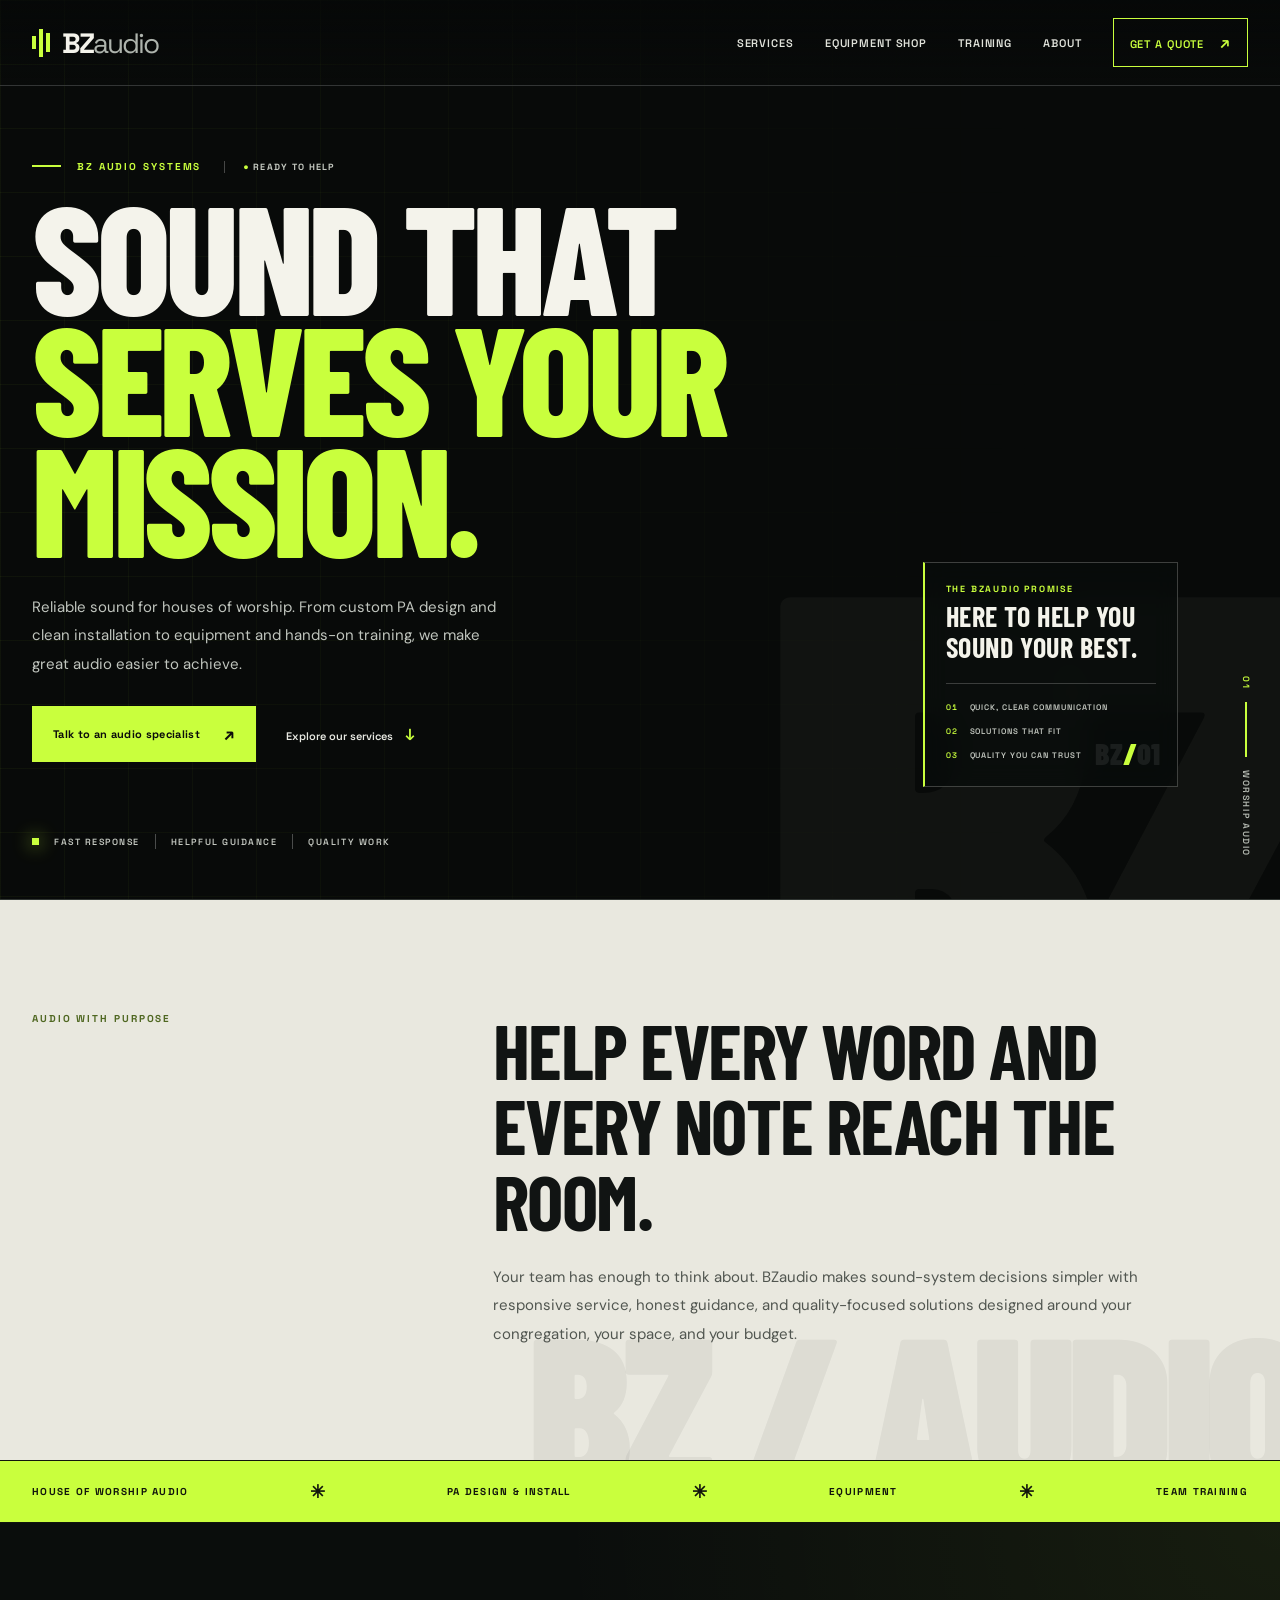
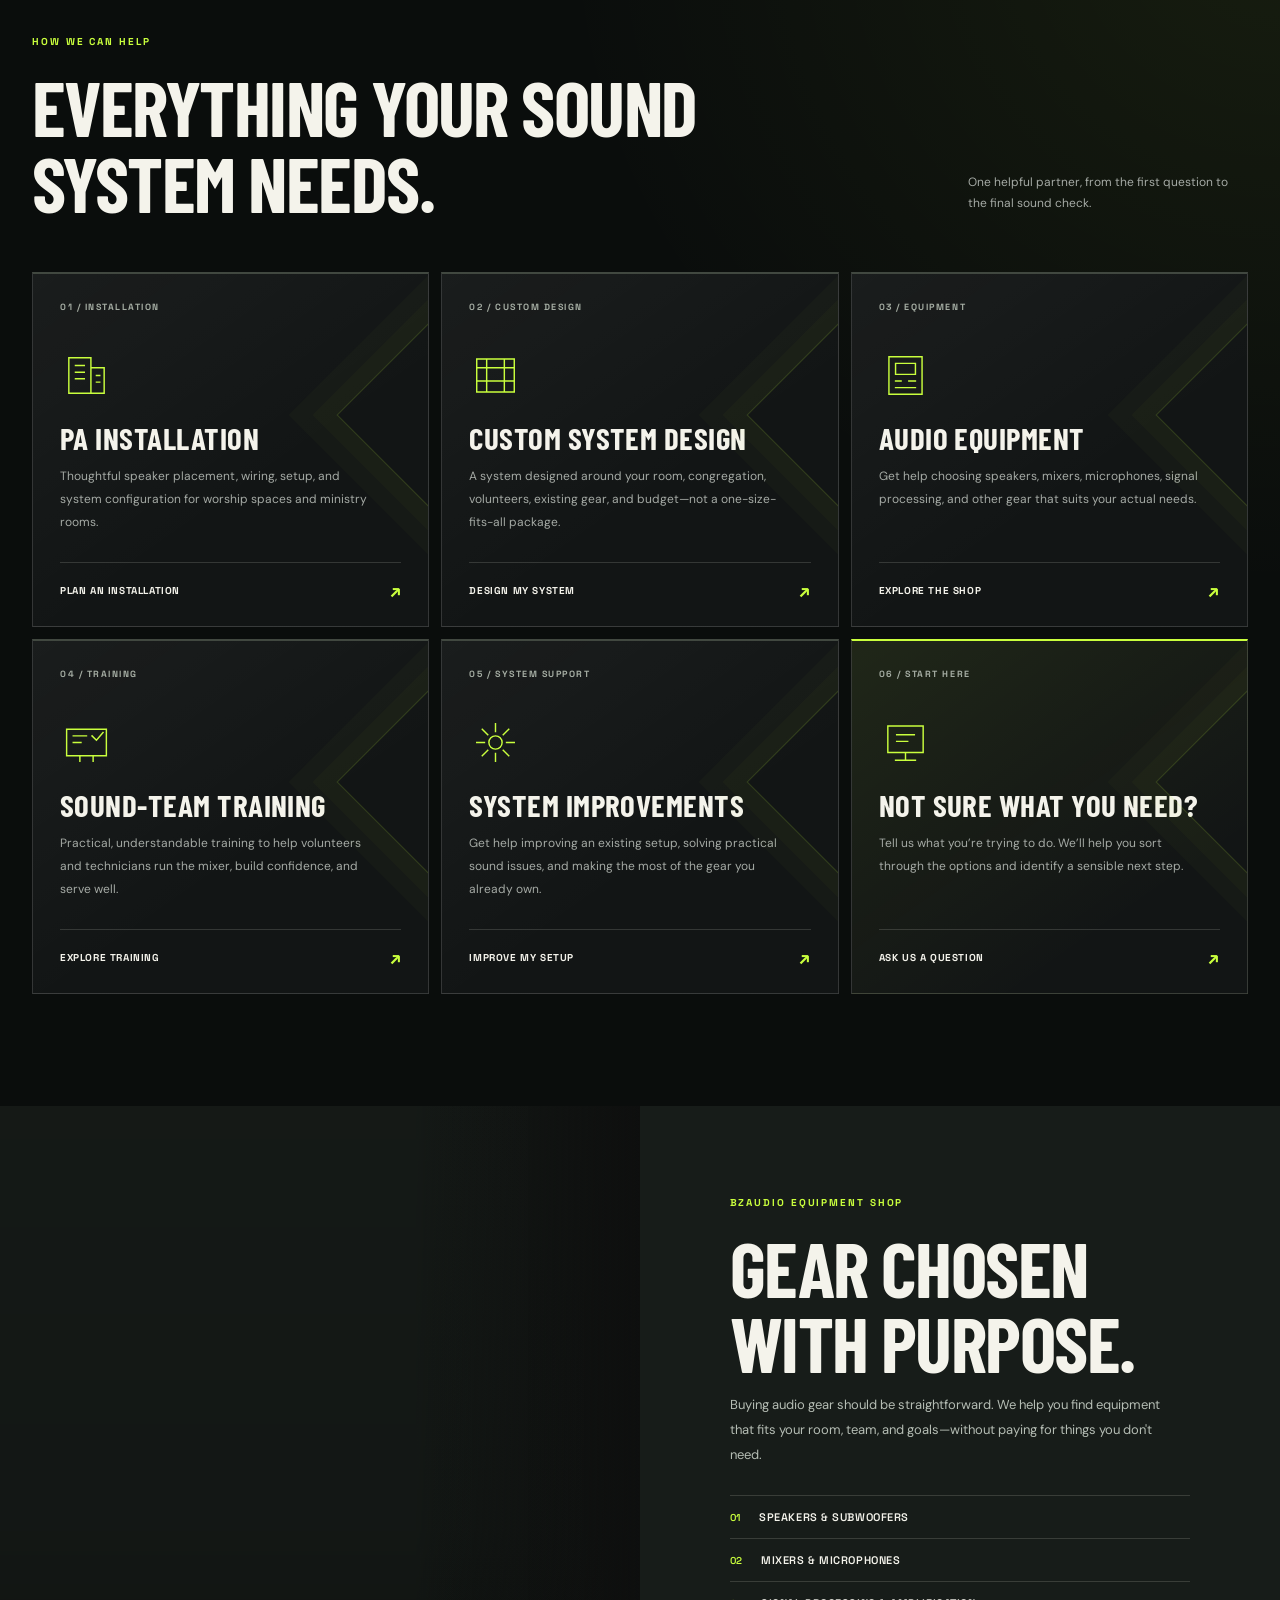
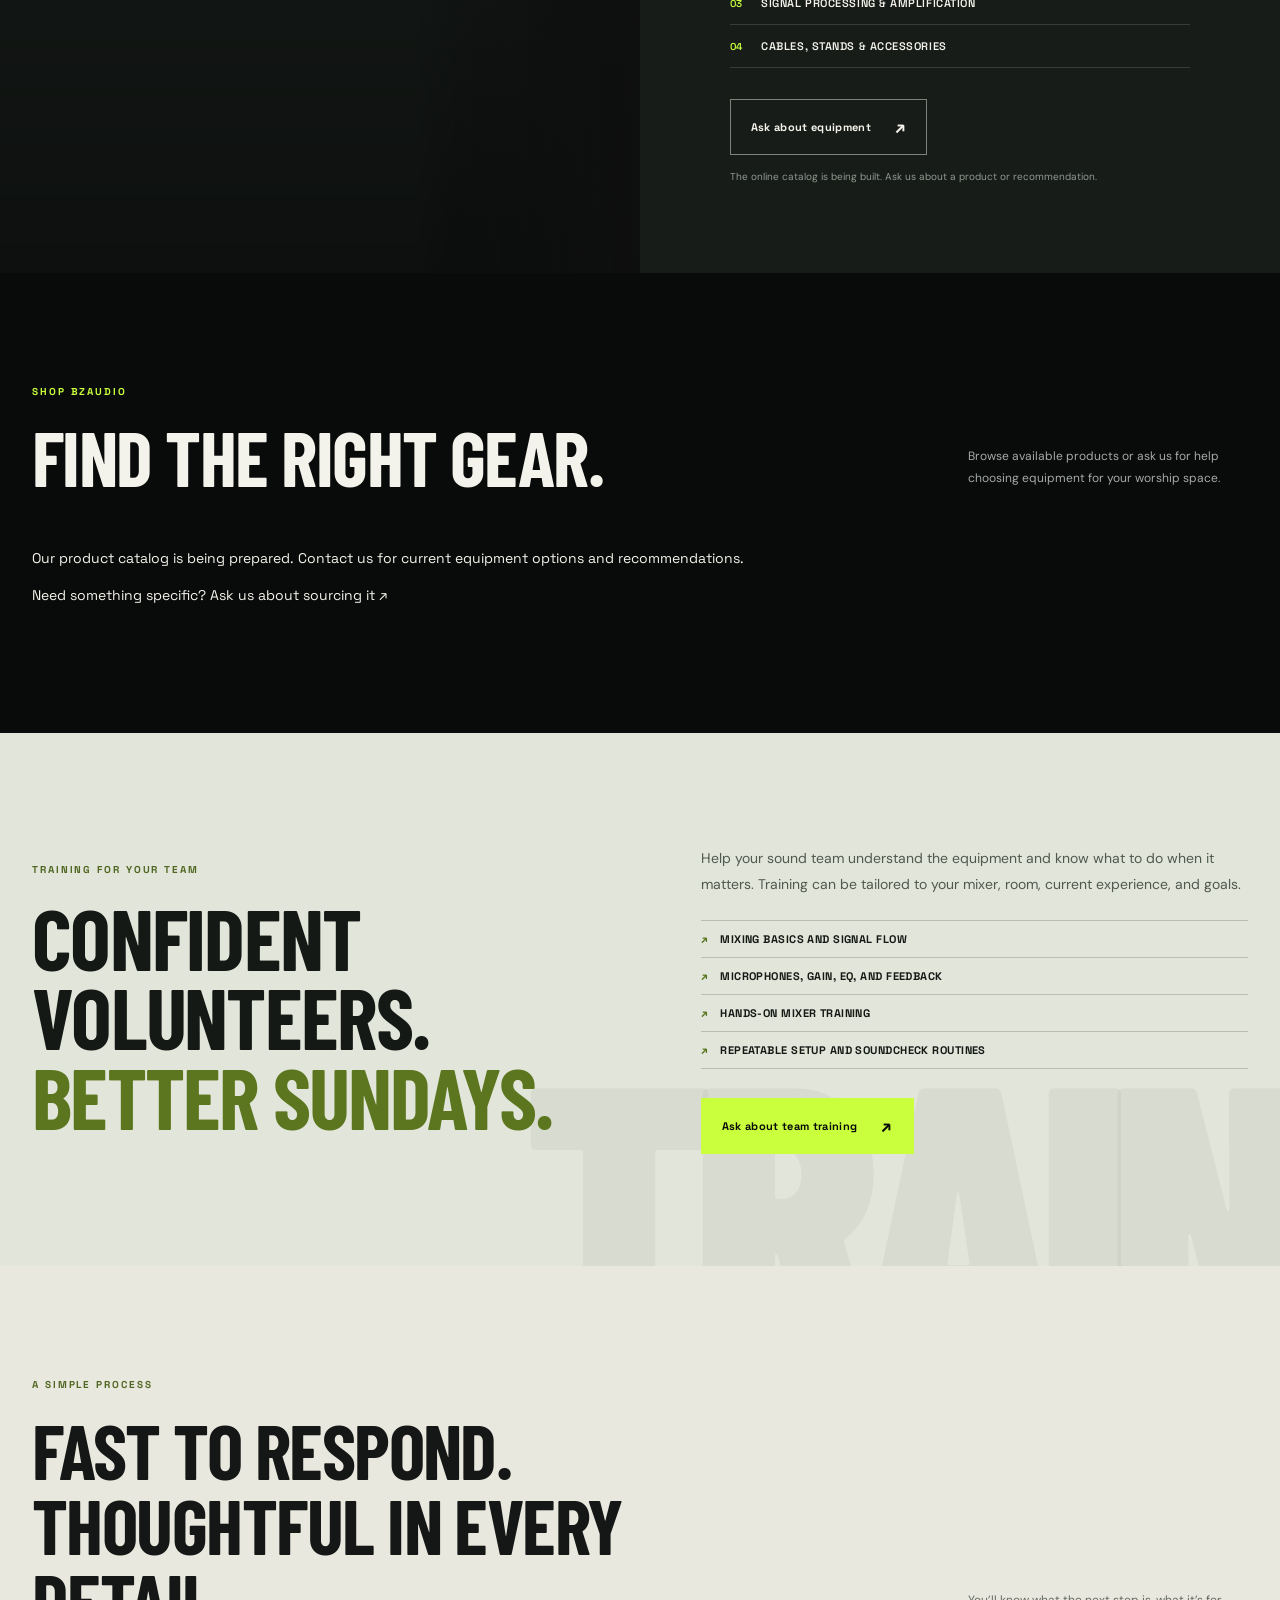
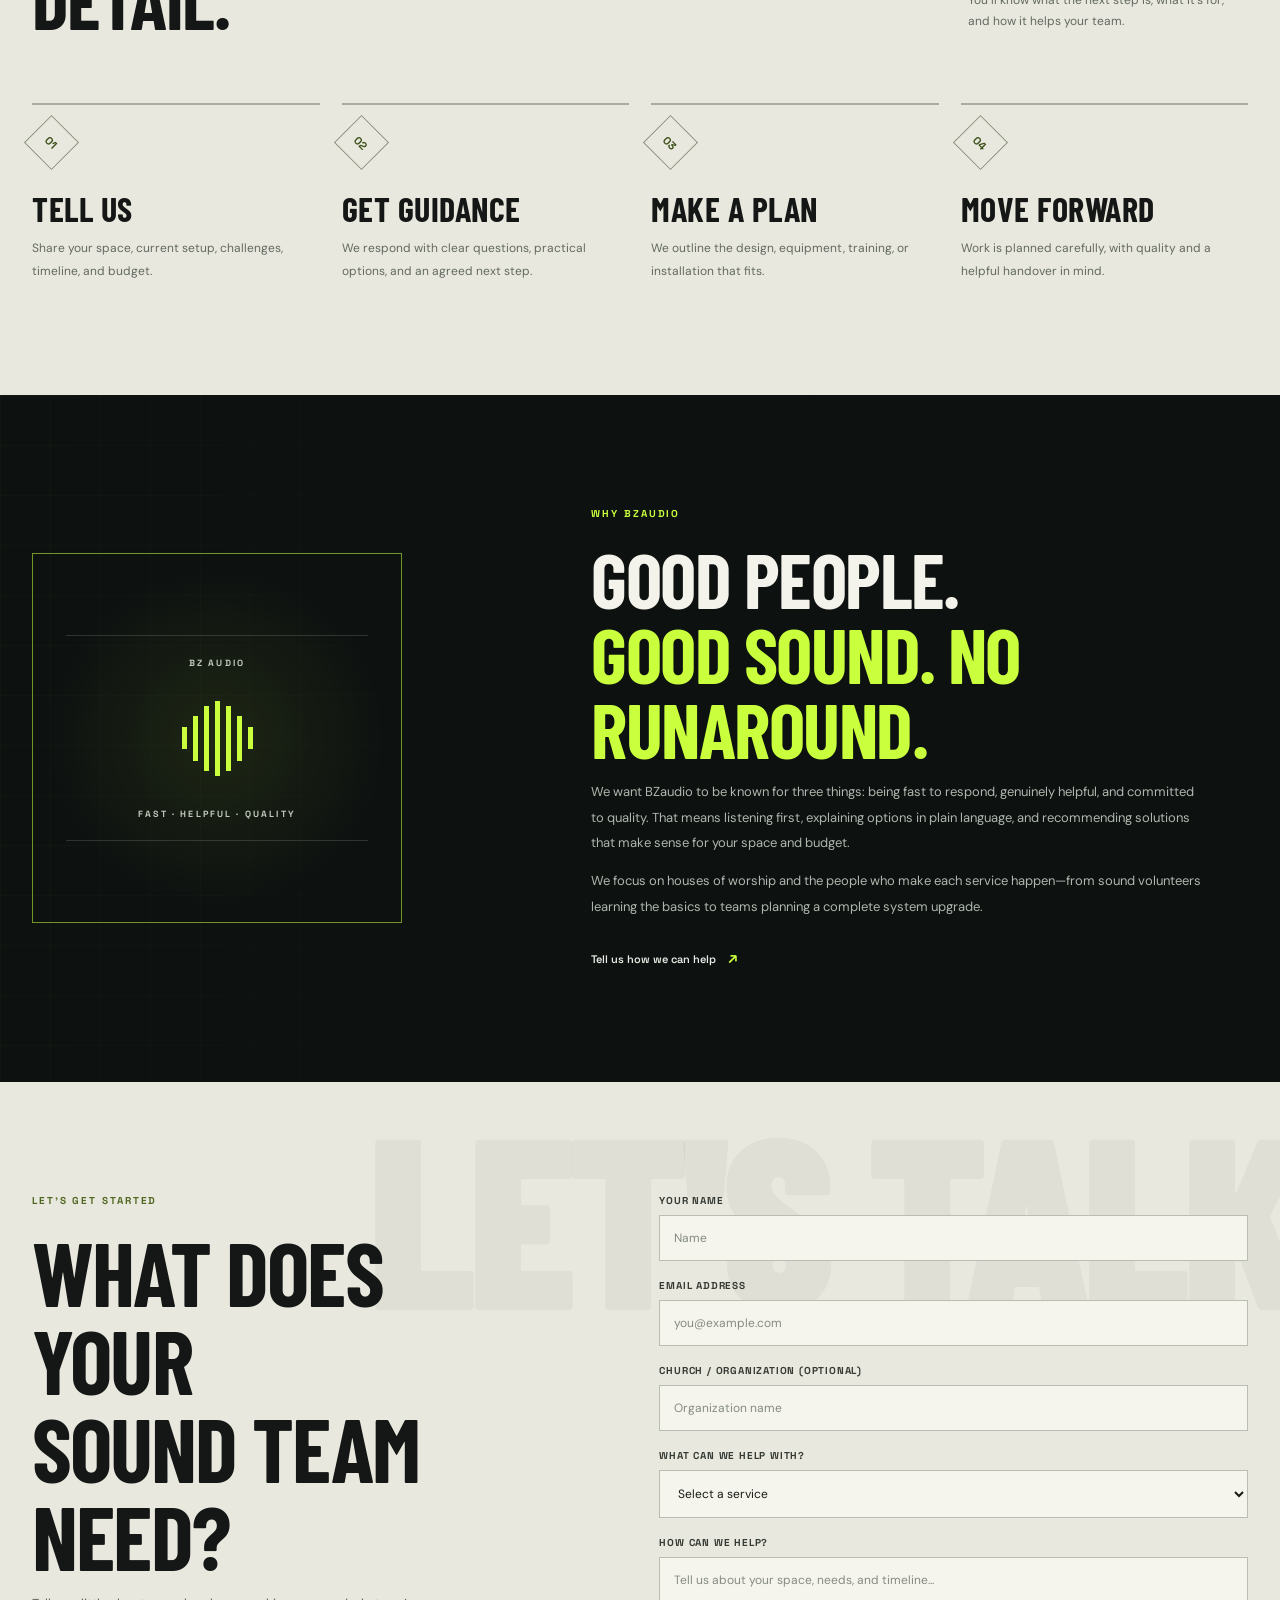
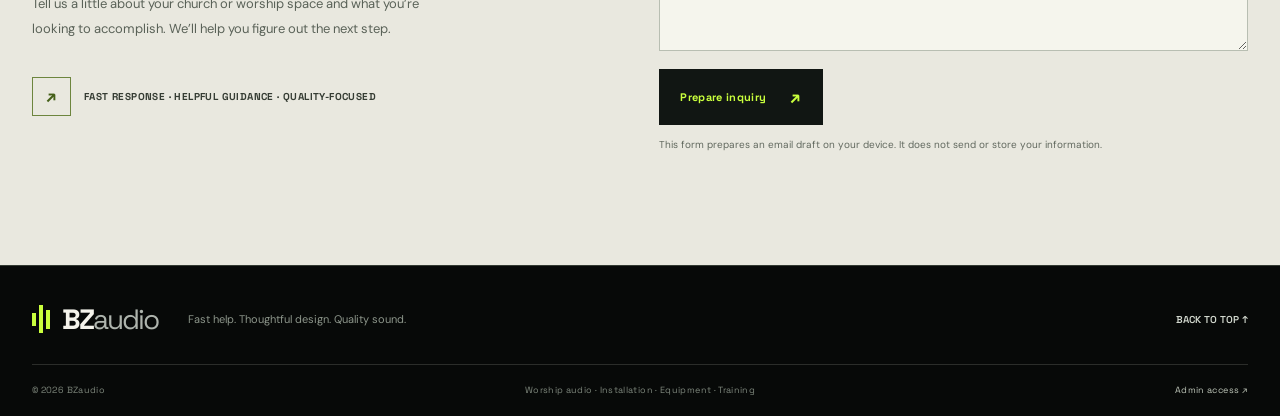
==== commit ca0e80b7: "Add an editable product catalog section to the BZaudio shop" ====
--- a/index.html
+++ b/index.html
@@ -23,7 +23,7 @@
       <a class="brand" href="#top" aria-label="BZaudio home"><span class="brand-mark" aria-hidden="true"><span></span><span></span><span></span></span><span class="brand-word">BZ<span>audio</span></span></a>
       <button class="menu-toggle" aria-label="Open navigation" aria-expanded="false" aria-controls="primary-nav"><span></span><span></span></button>
       <nav class="nav-links" id="primary-nav" aria-label="Main navigation">
-        <a href="#services">Services</a><a href="#shop">Equipment shop</a><a href="#training">Training</a><a href="#about">About</a><a class="nav-cta" href="#contact">Get a quote <span aria-hidden="true">↗</span></a>
+        <a href="#services">Services</a><a href="#catalog">Equipment shop</a><a href="#training">Training</a><a href="#about">About</a><a class="nav-cta" href="#contact">Get a quote <span aria-hidden="true">↗</span></a>
       </nav>
     </div>
   </header>
@@ -47,13 +47,14 @@
       <div class="service-grid">
         <article class="service-card"><div class="service-number">01 / INSTALLATION</div><div class="service-icon"><svg viewBox="0 0 48 48" aria-hidden="true"><path d="M8 40V8h20v32H8ZM28 17h12v23H28 M14 15h8 M14 21h8 M14 27h8 M33 24h3 M33 30h3"/></svg></div><h3>PA installation</h3><p>Thoughtful speaker placement, wiring, setup, and system configuration for worship spaces and ministry rooms.</p><a href="#contact" class="card-link">Plan an installation <span>↗</span></a></article>
         <article class="service-card"><div class="service-number">02 / CUSTOM DESIGN</div><div class="service-icon"><svg viewBox="0 0 48 48" aria-hidden="true"><path d="M7 39V9h34v30H7Z M7 17h34 M16 9v30 M32 9v30 M7 29h34"/></svg></div><h3>Custom system design</h3><p>A system designed around your room, congregation, volunteers, existing gear, and budget—not a one-size-fits-all package.</p><a href="#contact" class="card-link">Design my system <span>↗</span></a></article>
-        <article class="service-card"><div class="service-number">03 / EQUIPMENT</div><div class="service-icon"><svg viewBox="0 0 48 48" aria-hidden="true"><path d="M9 7h30v34H9z M15 13h18v10H15z M15 29h5 M27 29h6 M15 35h18"/></svg></div><h3>Audio equipment</h3><p>Get help choosing speakers, mixers, microphones, signal processing, and other gear that suits your actual needs.</p><a href="#shop" class="card-link">Explore the shop <span>↗</span></a></article>
+        <article class="service-card"><div class="service-number">03 / EQUIPMENT</div><div class="service-icon"><svg viewBox="0 0 48 48" aria-hidden="true"><path d="M9 7h30v34H9z M15 13h18v10H15z M15 29h5 M27 29h6 M15 35h18"/></svg></div><h3>Audio equipment</h3><p>Get help choosing speakers, mixers, microphones, signal processing, and other gear that suits your actual needs.</p><a href="#catalog" class="card-link">Explore the shop <span>↗</span></a></article>
         <article class="service-card"><div class="service-number">04 / TRAINING</div><div class="service-icon"><svg viewBox="0 0 48 48" aria-hidden="true"><path d="M6 12h36v24H6z M12 18h12 M12 24h7 M29 18l4 4 6-7 M18 36v5 M30 36v5"/></svg></div><h3>Sound-team training</h3><p>Practical, understandable training to help volunteers and technicians run the mixer, build confidence, and serve well.</p><a href="#training" class="card-link">Explore training <span>↗</span></a></article>
         <article class="service-card"><div class="service-number">05 / SYSTEM SUPPORT</div><div class="service-icon"><svg viewBox="0 0 48 48" aria-hidden="true"><path d="M24 7v7 M24 34v7 M7 24h7 M34 24h7 M12 12l5 5 M31 31l5 5 M36 12l-5 5 M17 31l-5 5 M18 24a6 6 0 1 0 12 0 6 6 0 0 0-12 0Z"/></svg></div><h3>System improvements</h3><p>Get help improving an existing setup, solving practical sound issues, and making the most of the gear you already own.</p><a href="#contact" class="card-link">Improve my setup <span>↗</span></a></article>
         <article class="service-card service-card-highlight"><div class="service-number">06 / START HERE</div><div class="service-icon"><svg viewBox="0 0 48 48" aria-hidden="true"><path d="M8 9h32v24H8z M15 40h18 M24 33v7 M16 17h16 M16 23h10"/></svg></div><h3>Not sure what you need?</h3><p>Tell us what you’re trying to do. We’ll help you sort through the options and identify a sensible next step.</p><a href="#contact" class="card-link">Ask us a question <span>↗</span></a></article>
       </div>
     </div></section>
     <section class="feature" id="shop"><div class="feature-photo" role="img" aria-label="Live sound equipment used for events and worship"></div><div class="feature-content"><p class="eyebrow">BZaudio equipment shop</p><h2>Gear chosen<br>with purpose.</h2><p>Buying audio gear should be straightforward. We help you find equipment that fits your room, team, and goals—without paying for things you don't need.</p><ul class="feature-list"><li><span>01</span> Speakers &amp; subwoofers</li><li><span>02</span> Mixers &amp; microphones</li><li><span>03</span> Signal processing &amp; amplification</li><li><span>04</span> Cables, stands &amp; accessories</li></ul><a class="button button-outline" href="#contact">Ask about equipment <span aria-hidden="true">↗</span></a><p class="small-note">The online catalog is being built. Ask us about a product or recommendation.</p></div></section>
+    <section class="catalog-section section-pad" id="catalog"><div class="container"><div class="section-heading"><div><p class="eyebrow">Shop BZaudio</p><h2>Find the right gear.</h2></div><p class="heading-note">Browse available products or ask us for help choosing equipment for your worship space.</p></div><div class="catalog-grid" id="product-grid" aria-live="polite"><p class="catalog-empty">Our product catalog is being prepared. Contact us for current equipment options and recommendations.</p></div><p class="catalog-footnote">Need something specific? <a href="#contact">Ask us about sourcing it ↗</a></p></div></section>
     <section class="training-band section-pad" id="training"><div class="container training-grid"><div><p class="eyebrow">Training for your team</p><h2>Confident volunteers.<br><span>Better Sundays.</span></h2></div><div><p>Help your sound team understand the equipment and know what to do when it matters. Training can be tailored to your mixer, room, current experience, and goals.</p><ul class="training-points"><li>Mixing basics and signal flow</li><li>Microphones, gain, EQ, and feedback</li><li>Hands-on mixer training</li><li>Repeatable setup and soundcheck routines</li></ul><a class="button button-primary" href="#contact">Ask about team training <span aria-hidden="true">↗</span></a></div></div></section>
     <section class="approach section-pad" id="process"><div class="container"><div class="section-heading"><div><p class="eyebrow">A simple process</p><h2>Fast to respond. Thoughtful in every detail.</h2></div><p class="heading-note">You’ll know what the next step is, what it’s for, and how it helps your team.</p></div><div class="process-grid"><article><span>01</span><h3>Tell us</h3><p>Share your space, current setup, challenges, timeline, and budget.</p></article><article><span>02</span><h3>Get guidance</h3><p>We respond with clear questions, practical options, and an agreed next step.</p></article><article><span>03</span><h3>Make a plan</h3><p>We outline the design, equipment, training, or installation that fits.</p></article><article><span>04</span><h3>Move forward</h3><p>Work is planned carefully, with quality and a helpful handover in mind.</p></article></div></div></section>
     <section class="about section-pad" id="about"><div class="container about-grid"><div class="about-stamp"><span class="stamp-top">BZ AUDIO</span><div class="stamp-wave"><span></span><span></span><span></span><span></span><span></span><span></span><span></span></div><span class="stamp-bottom">FAST · HELPFUL · QUALITY</span></div><div class="about-copy"><p class="eyebrow">Why BZaudio</p><h2>Good people.<br><span>Good sound. No runaround.</span></h2><p>We want BZaudio to be known for three things: being fast to respond, genuinely helpful, and committed to quality. That means listening first, explaining options in plain language, and recommending solutions that make sense for your space and budget.</p><p>We focus on houses of worship and the people who make each service happen—from sound volunteers learning the basics to teams planning a complete system upgrade.</p><a class="text-link" href="#contact">Tell us how we can help <span aria-hidden="true">↗</span></a></div></div></section>
--- a/styles.css
+++ b/styles.css
@@ -14,3 +14,21 @@
 @media(max-width:850px){.menu-toggle{display:flex;flex-direction:column;gap:6px;padding:12px}.menu-toggle span{display:block;width:23px;height:2px;background:var(--accent)}.nav-links{display:none;position:absolute;top:85px;left:0;right:0;padding:22px 32px 25px;background:#0b0e0d;border-bottom:1px solid var(--line);align-items:stretch;gap:18px}.nav-links.open{display:flex;flex-direction:column}.nav-links>a:not(.nav-cta){display:block}.nav-cta{text-align:center}.hero h1{font-size:clamp(68px,11vw,105px)}.hero-spec{right:32px;bottom:38px}.hero-proof{margin-top:48px}.hero-index{display:none}.intro-grid,.about-grid{gap:45px}.feature-content{padding:55px 32px}.process-grid{grid-template-columns:repeat(2,1fr);row-gap:38px}.contact-grid{gap:7%}}
 @media(max-width:620px){.container{width:calc(100% - 38px)}.site-header{height:70px}.brand-word{font-size:25px}.nav-links{top:69px;padding:22px 20px 25px}.hero{min-height:780px;height:92svh;max-height:920px}.hero:after{font-size:340px;right:-.08em;bottom:-.1em}.hero-image{background-position:59% center}.hero-shade{background:linear-gradient(90deg,rgba(8,10,9,.96),rgba(8,10,9,.62)),linear-gradient(0deg,#080a09 0%,transparent 52%)}.hero:before{background-size:42px 42px}.hero-content{padding-top:82px}.hero .eyebrow{font-size:8px;letter-spacing:.12em}.hero-live{display:block;margin:10px 0 0;border:0;padding:0;font-size:8px}.hero h1{font-size:clamp(62px,17vw,94px);letter-spacing:-.025em;line-height:.83}.hero-copy{font-size:13px;max-width:340px;margin:28px 0 24px}.hero-actions{align-items:flex-start;gap:19px;flex-direction:column}.hero-proof{margin-top:38px;gap:9px;font-size:8px;letter-spacing:.1em}.hero-spec{display:none}.section-pad{padding:77px 0}.intro-grid,.about-grid,.contact-grid{grid-template-columns:1fr;gap:27px}.intro h2,.section-heading h2,.feature h2,.about-copy h2,.contact h2{letter-spacing:0}.intro h2{font-size:55px}.intro-copy{font-size:14px}.signal-track{width:max-content;min-height:51px;justify-content:flex-start;gap:20px;padding-inline:19px;font-size:9px}.section-heading{align-items:flex-start;flex-direction:column;gap:15px;margin-bottom:31px}.section-heading h2{font-size:57px}.service-grid{grid-template-columns:1fr}.service-card{min-height:300px;padding:24px}.service-icon{margin:26px 0 17px}.service-card h3{font-size:34px}.feature{grid-template-columns:1fr}.feature-photo{min-height:300px}.feature-photo:after{background:linear-gradient(0deg,#171c19 0%,transparent 28%)}.feature-content{padding:43px 22px 55px}.feature h2{font-size:64px}.feature-list li{font-size:10px}.process-grid{grid-template-columns:1fr 1fr;gap:27px 17px;margin-top:39px}.process-grid h3{font-size:31px;margin-top:25px}.process-grid p{font-size:11px}.about-stamp{max-width:270px;margin-inline:auto;width:100%}.about-copy h2{font-size:58px}.contact:after{top:15px;font-size:95px}.contact-grid{gap:35px}.contact-heading h2{font-size:70px}.footer-main{flex-wrap:wrap;gap:15px}.footer-main>p{order:3;width:100%}.footer-bottom{align-items:flex-start;gap:12px;flex-wrap:wrap}.footer-bottom span:nth-child(2){width:100%;order:3}}
 @media(prefers-reduced-motion:reduce){*,*::before,*::after{scroll-behavior:auto!important;transition:none!important;animation:none!important}}
+
+
+/* Worship-focused content additions */
+.service-grid{grid-template-columns:repeat(3,minmax(0,1fr))}
+.service-card-highlight{border-top-color:var(--accent);background:linear-gradient(145deg,rgba(201,255,61,.075),transparent 75%),var(--panel)}
+.training-band{background:#e2e5d9;color:#151915;position:relative;overflow:hidden}
+.training-band:after{content:"TRAIN";position:absolute;right:-.02em;bottom:-.34em;font:900 clamp(180px,30vw,430px)/1 var(--display);letter-spacing:-.06em;color:rgba(20,26,18,.045);pointer-events:none}
+.training-grid{position:relative;z-index:1;display:grid;grid-template-columns:1fr 1fr;gap:10%;align-items:center}
+.training-band .eyebrow{color:#4f6721}
+.training-band h2{font:700 clamp(54px,6.7vw,86px)/.93 var(--display);letter-spacing:-.02em;text-transform:uppercase;margin:0}
+.training-band h2 span{color:#5b761e}
+.training-grid>div:nth-child(2)>p{font:400 14px/1.9 var(--sans);color:#50594e;margin:0 0 22px}
+.training-points{list-style:none;padding:0;margin:0 0 29px;border-top:1px solid #b8c0b0}
+.training-points li{padding:11px 0;border-bottom:1px solid #b8c0b0;font:700 11px var(--tech);text-transform:uppercase;letter-spacing:.04em}
+.training-points li:before{content:"↗";color:#54731c;margin-right:12px}
+@media(max-width:1000px){.hero-spec{right:32px;bottom:80px;width:225px}.hero-content{padding-bottom:150px}.service-grid{grid-template-columns:repeat(2,minmax(0,1fr))}.training-grid{gap:7%}}
+@media(max-width:760px){.hero{min-height:790px;height:auto;padding:100px 0 75px}.hero-content{padding-top:90px;padding-bottom:0}.hero h1{font-size:clamp(68px,13vw,108px)}.hero-spec{position:relative;right:auto;bottom:auto;margin:38px 32px 0 auto;width:min(280px,calc(100% - 64px))}.hero-proof{margin-top:40px}.hero-index{display:none}.intro-grid,.training-grid{grid-template-columns:1fr;gap:22px}.section-pad{padding:78px 0}.training-grid{gap:32px}.training-band h2{font-size:clamp(56px,11vw,78px)}}
+@media(max-width:560px){.service-grid{grid-template-columns:1fr}.service-card{min-height:315px}.hero-live{margin-left:8px;padding-left:8px;font-size:8px}.signal-track{justify-content:flex-start;overflow:hidden;gap:18px;font-size:9px}.training-band{padding:72px 0}.training-grid>div:nth-child(2)>p{font-size:13px}}
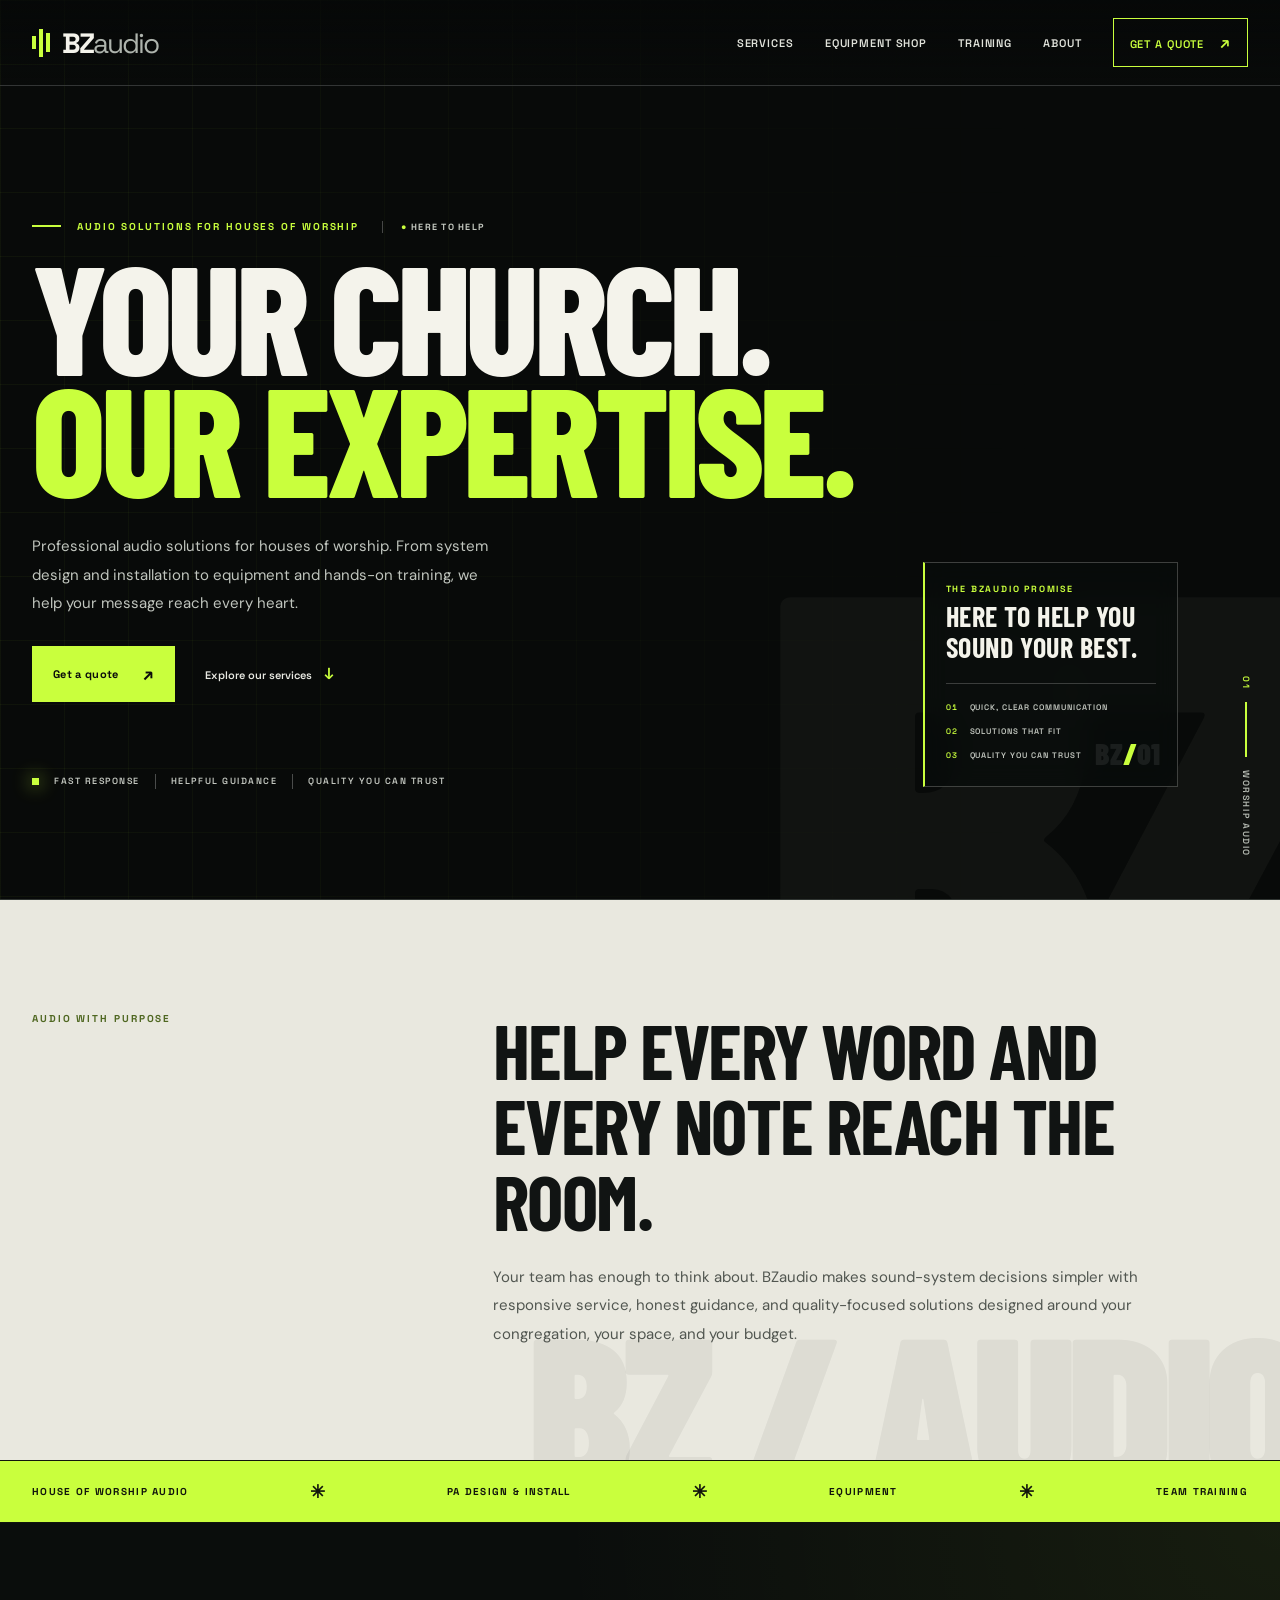
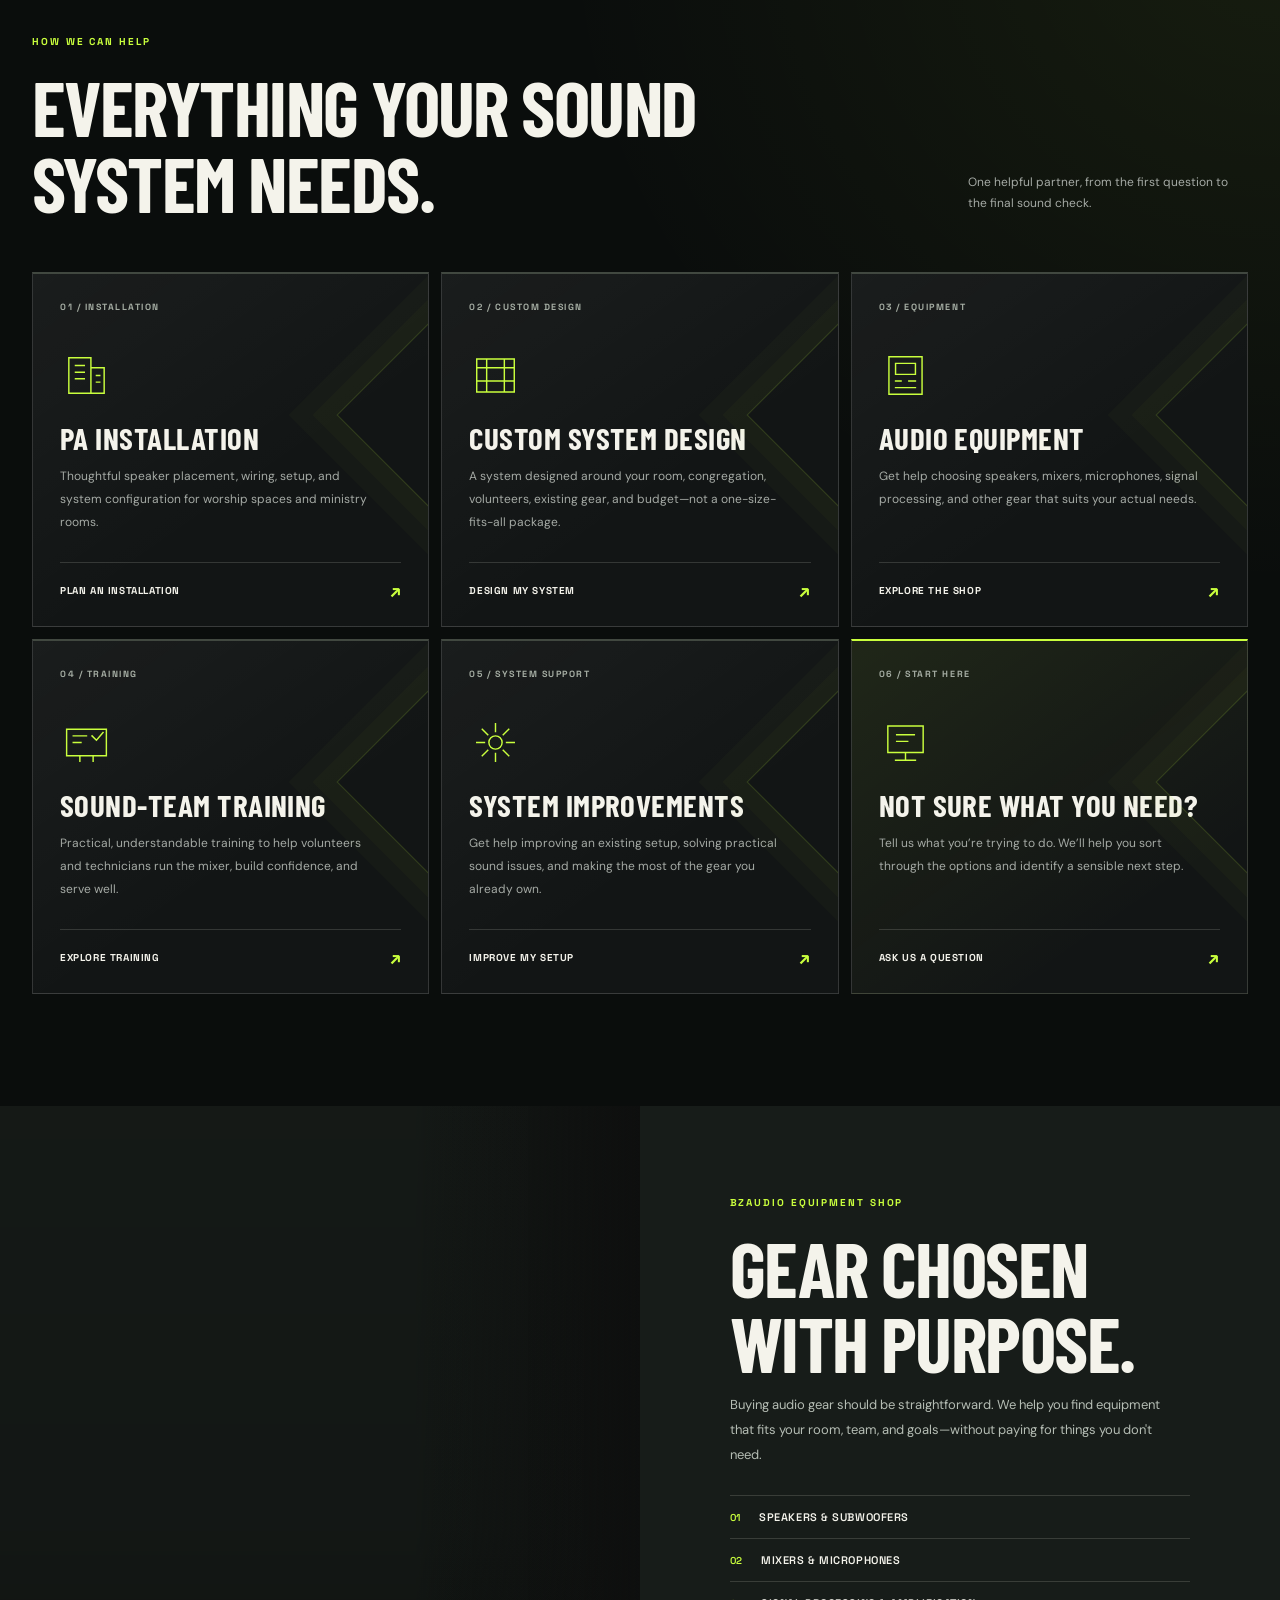
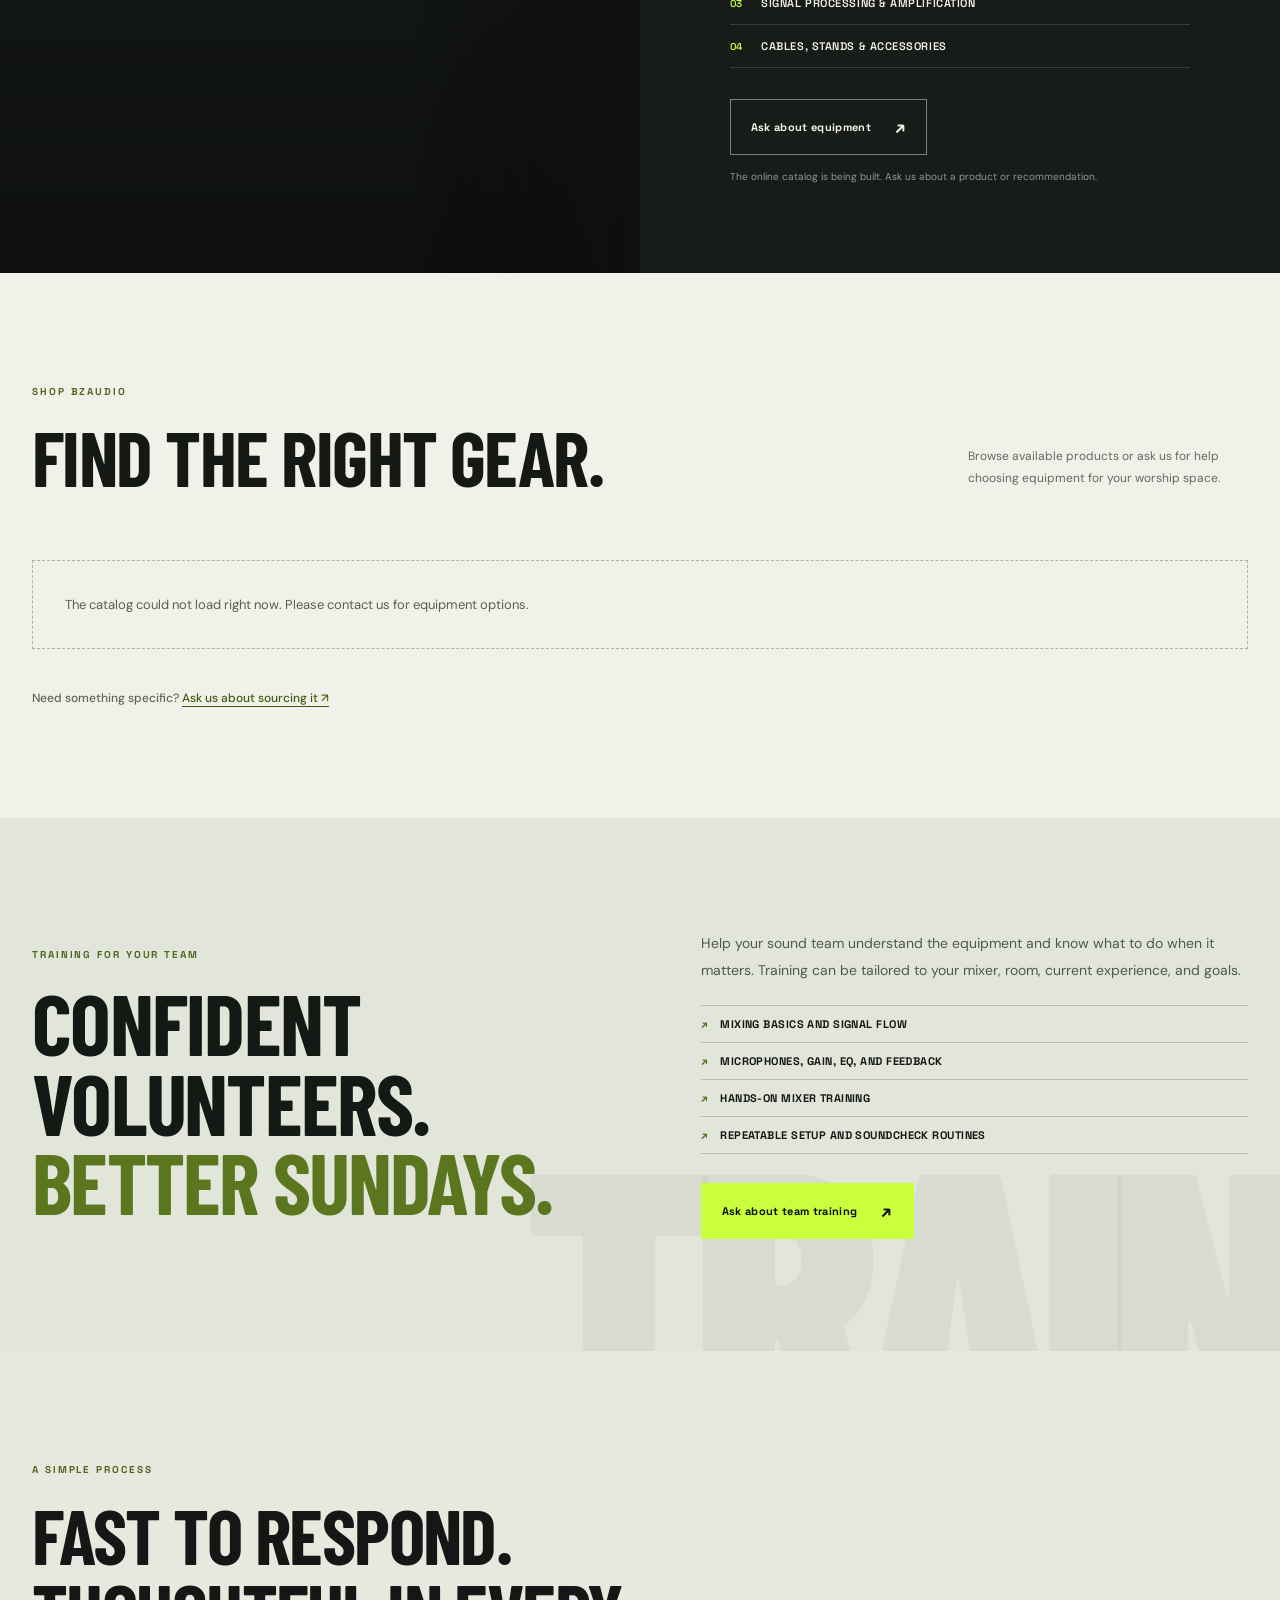
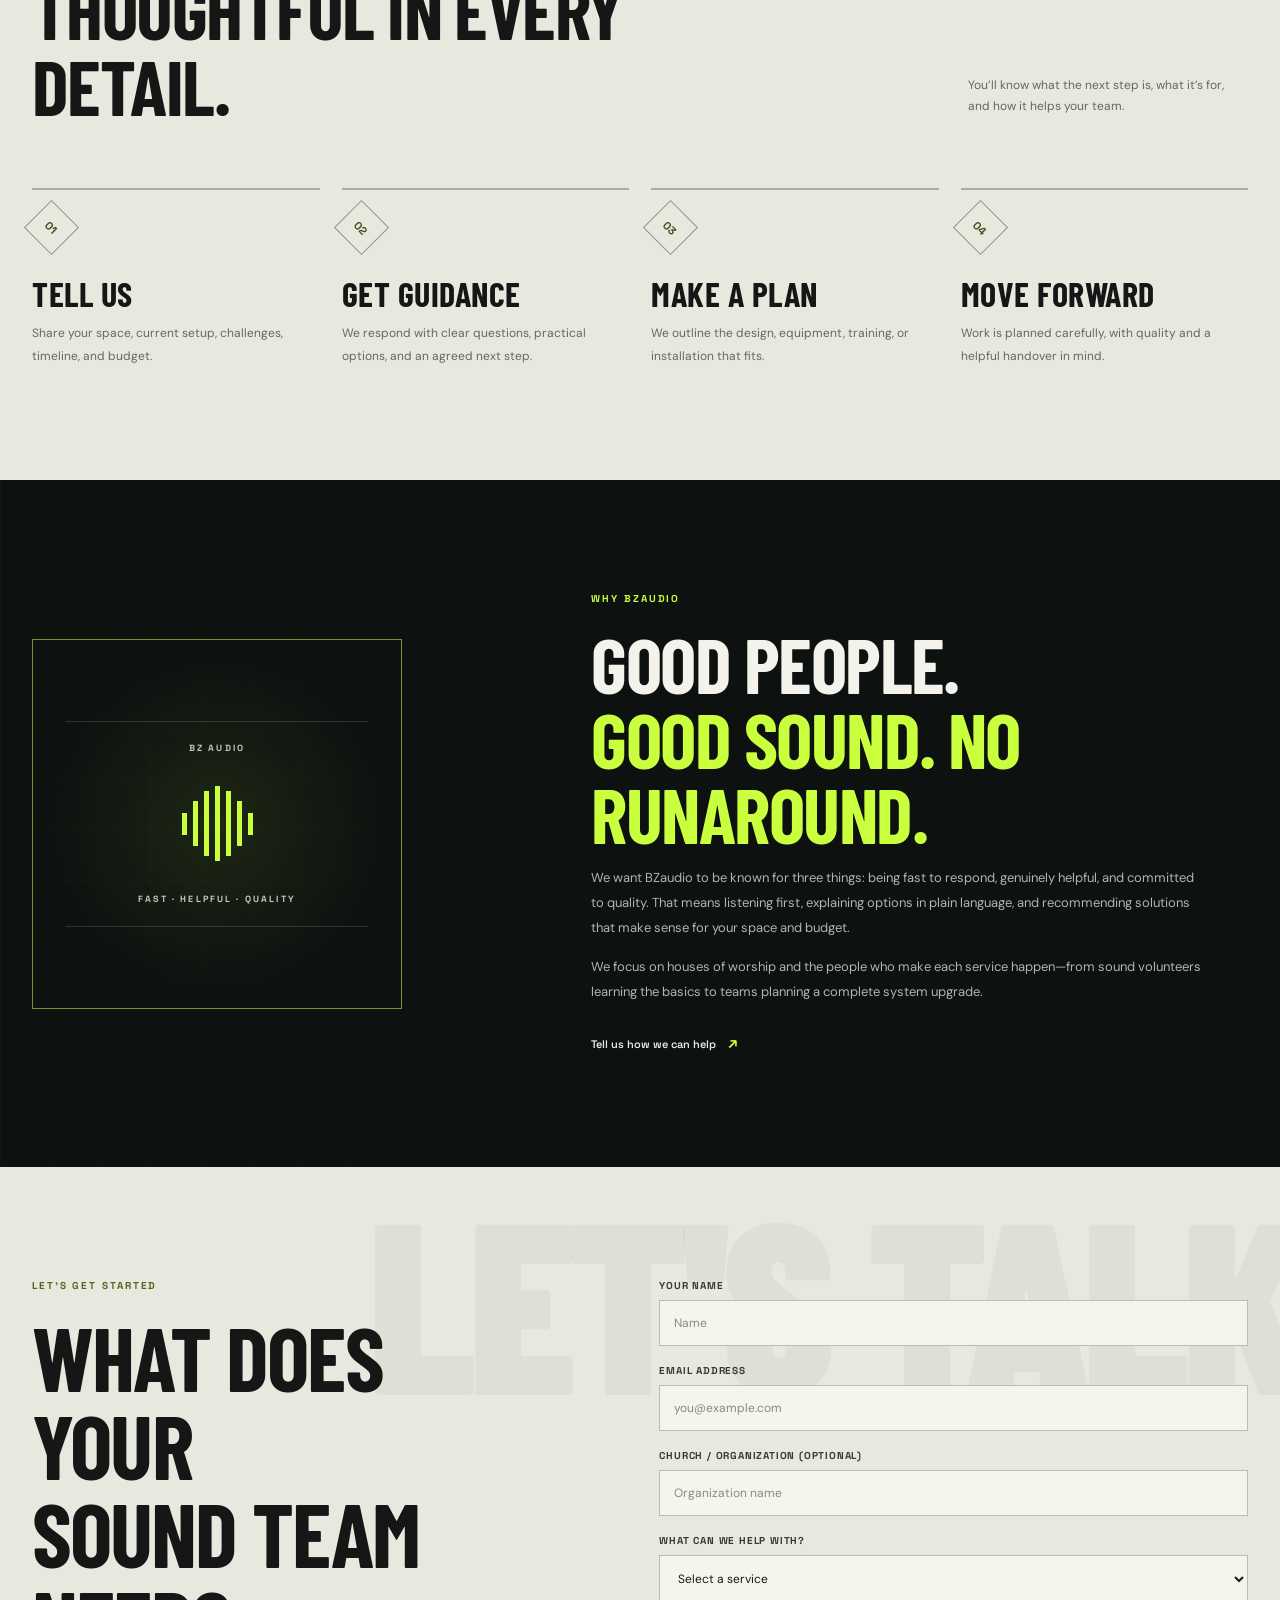
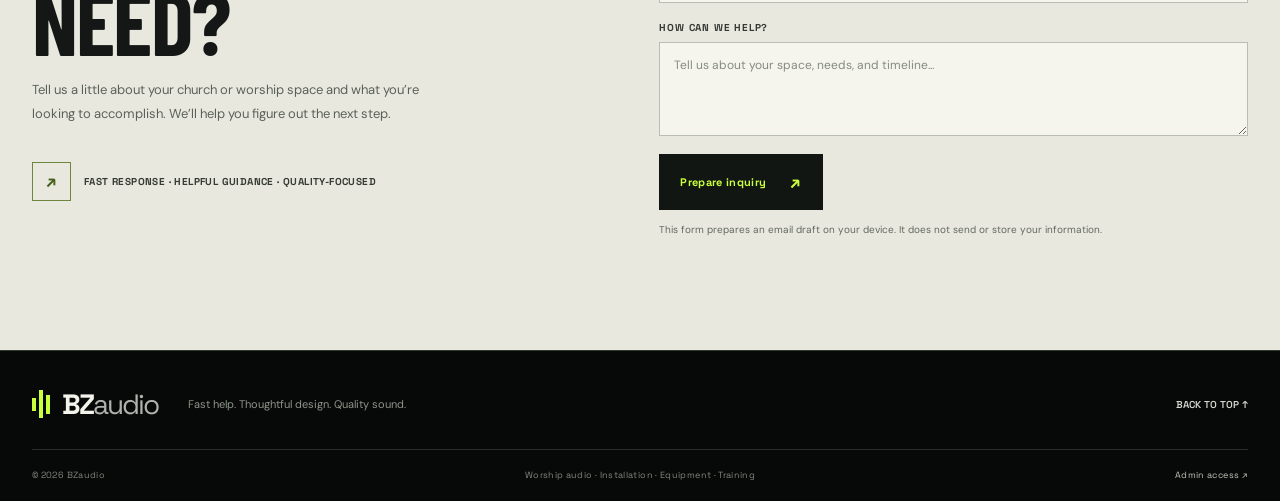
==== commit 7f40a8d2: "Redesign homepage hero for clean classic concept" ====
--- a/index.html
+++ b/index.html
@@ -3,7 +3,7 @@
 <head>
   <meta charset="utf-8">
   <meta name="viewport" content="width=device-width, initial-scale=1">
-  <meta name="theme-color" content="#090b0b">
+  <meta name="theme-color" content="#f4f0e7">
   <meta name="description" content="Fast, helpful, quality-focused audio systems for houses of worship. BZaudio provides PA design, installation, equipment, custom system designs, and sound-team training.">
   <meta property="og:title" content="BZaudio | Sound That Serves Your Mission">
   <meta property="og:description" content="PA systems, installation, equipment, custom designs, and audio training for houses of worship.">
@@ -13,7 +13,7 @@
   <link rel="preconnect" href="https://fonts.googleapis.com">
   <link rel="preconnect" href="https://fonts.gstatic.com" crossorigin>
   <link href="https://fonts.googleapis.com/css2?family=Barlow+Condensed:wght@500;600;700;800;900&family=DM+Sans:wght@400;500;600;700&family=Space+Grotesk:wght@400;500;600;700&display=swap" rel="stylesheet">
-  <link rel="stylesheet" href="styles.css?v=20261015c">
+  <link rel="stylesheet" href="styles.css?v=20261015d">
   <script src="app.js" defer></script>
 </head>
 <body>
@@ -31,11 +31,11 @@
     <section class="hero" id="top">
       <div class="hero-image" role="img" aria-label="Professional audio equipment in a live sound environment"></div><div class="hero-shade"></div>
       <div class="container hero-content">
-        <p class="eyebrow"><span class="eyebrow-line"></span> BZ AUDIO SYSTEMS <span class="hero-live">● READY TO HELP</span></p>
-        <h1>SOUND THAT<br><span>SERVES YOUR MISSION.</span></h1>
-        <p class="hero-copy">Reliable sound for houses of worship. From custom PA design and clean installation to equipment and hands-on training, we make great audio easier to achieve.</p>
-        <div class="hero-actions"><a class="button button-primary" href="#contact">Talk to an audio specialist <span aria-hidden="true">↗</span></a><a class="text-link" href="#services">Explore our services <span aria-hidden="true">↓</span></a></div>
-        <div class="hero-proof"><span class="proof-dot"></span><span>Fast response</span><i></i><span>Helpful guidance</span><i></i><span>Quality work</span></div>
+        <p class="eyebrow"><span class="eyebrow-line"></span> AUDIO SOLUTIONS FOR HOUSES OF WORSHIP <span class="hero-live">● HERE TO HELP</span></p>
+        <h1>Your Church.<br><span>Our Expertise.</span></h1>
+        <p class="hero-copy">Professional audio solutions for houses of worship. From system design and installation to equipment and hands-on training, we help your message reach every heart.</p>
+        <div class="hero-actions"><a class="button button-primary" href="#contact">Get a quote <span aria-hidden="true">↗</span></a><a class="text-link" href="#services">Explore our services <span aria-hidden="true">↓</span></a></div>
+        <div class="hero-proof"><span class="proof-dot"></span><span>Fast response</span><i></i><span>Helpful guidance</span><i></i><span>Quality you can trust</span></div>
       </div>
       <aside class="hero-spec" aria-label="Our promise"><span class="spec-kicker">THE BZAUDIO PROMISE</span><strong>Here to help you sound your best.</strong><span class="spec-line"></span><div><span>01</span> QUICK, CLEAR COMMUNICATION</div><div><span>02</span> SOLUTIONS THAT FIT</div><div><span>03</span> QUALITY YOU CAN TRUST</div><span class="spec-mark" aria-hidden="true">BZ<span>/</span>01</span></aside>
       <div class="hero-index" aria-hidden="true"><span>01</span><span class="index-rule"></span><span>WORSHIP AUDIO</span></div>
--- a/styles.css
+++ b/styles.css
@@ -32,3 +32,26 @@
 @media(max-width:1000px){.hero-spec{right:32px;bottom:80px;width:225px}.hero-content{padding-bottom:150px}.service-grid{grid-template-columns:repeat(2,minmax(0,1fr))}.training-grid{gap:7%}}
 @media(max-width:760px){.hero{min-height:790px;height:auto;padding:100px 0 75px}.hero-content{padding-top:90px;padding-bottom:0}.hero h1{font-size:clamp(68px,13vw,108px)}.hero-spec{position:relative;right:auto;bottom:auto;margin:38px 32px 0 auto;width:min(280px,calc(100% - 64px))}.hero-proof{margin-top:40px}.hero-index{display:none}.intro-grid,.training-grid{grid-template-columns:1fr;gap:22px}.section-pad{padding:78px 0}.training-grid{gap:32px}.training-band h2{font-size:clamp(56px,11vw,78px)}}
 @media(max-width:560px){.service-grid{grid-template-columns:1fr}.service-card{min-height:315px}.hero-live{margin-left:8px;padding-left:8px;font-size:8px}.signal-track{justify-content:flex-start;overflow:hidden;gap:18px;font-size:9px}.training-band{padding:72px 0}.training-grid>div:nth-child(2)>p{font-size:13px}}
+
+.catalog-section{background:#f2f1e9;color:#151915}
+.catalog-section .eyebrow{color:#4f6721}
+.catalog-section .heading-note{color:#626960}
+.catalog-grid{display:grid;grid-template-columns:repeat(3,minmax(0,1fr));gap:16px}
+.catalog-empty{grid-column:1/-1;border:1px dashed #aab2a2;padding:32px;color:#586054;font:400 13px/1.8 var(--sans)}
+.product-card{background:#fff;border:1px solid #d3d7cc;display:flex;flex-direction:column;min-width:0}
+.product-image{aspect-ratio:4/3;background:#e2e5dc;display:grid;place-items:center;color:#657052;overflow:hidden}
+.product-image img{width:100%;height:100%;object-fit:cover}
+.product-placeholder{font:800 13px var(--tech);letter-spacing:.2em}
+.product-copy{padding:21px;display:flex;flex:1;flex-direction:column}
+.product-category{font:700 9px var(--tech);letter-spacing:.14em;text-transform:uppercase;color:#587421}
+.product-name{font:700 29px/1 var(--display);text-transform:uppercase;margin:9px 0}
+.product-description{font:400 12px/1.8 var(--sans);color:#5e655b;margin:0 0 18px}
+.product-price{font:700 14px var(--tech);margin-top:auto;padding-bottom:15px}
+.product-action{display:flex;justify-content:space-between;align-items:center;border-top:1px solid #d8dcd3;padding-top:14px;font:700 10px var(--tech);text-transform:uppercase;letter-spacing:.04em}
+.product-action span{color:#57791b;font-size:17px}
+.catalog-footnote{margin:28px 0 0;color:#5e655b;font:500 12px var(--sans)}
+.catalog-footnote a{color:#405c11;text-decoration:underline;text-underline-offset:4px}
+@media(max-width:760px){.catalog-grid{grid-template-columns:repeat(2,minmax(0,1fr))}}
+@media(max-width:520px){.catalog-grid{grid-template-columns:1fr}}
+
+@media (min-width:621px) and (max-width:850px){.nav-links{gap:16px}.hero-spec{width:215px}.service-grid{grid-template-columns:repeat(2,minmax(0,1fr))}}
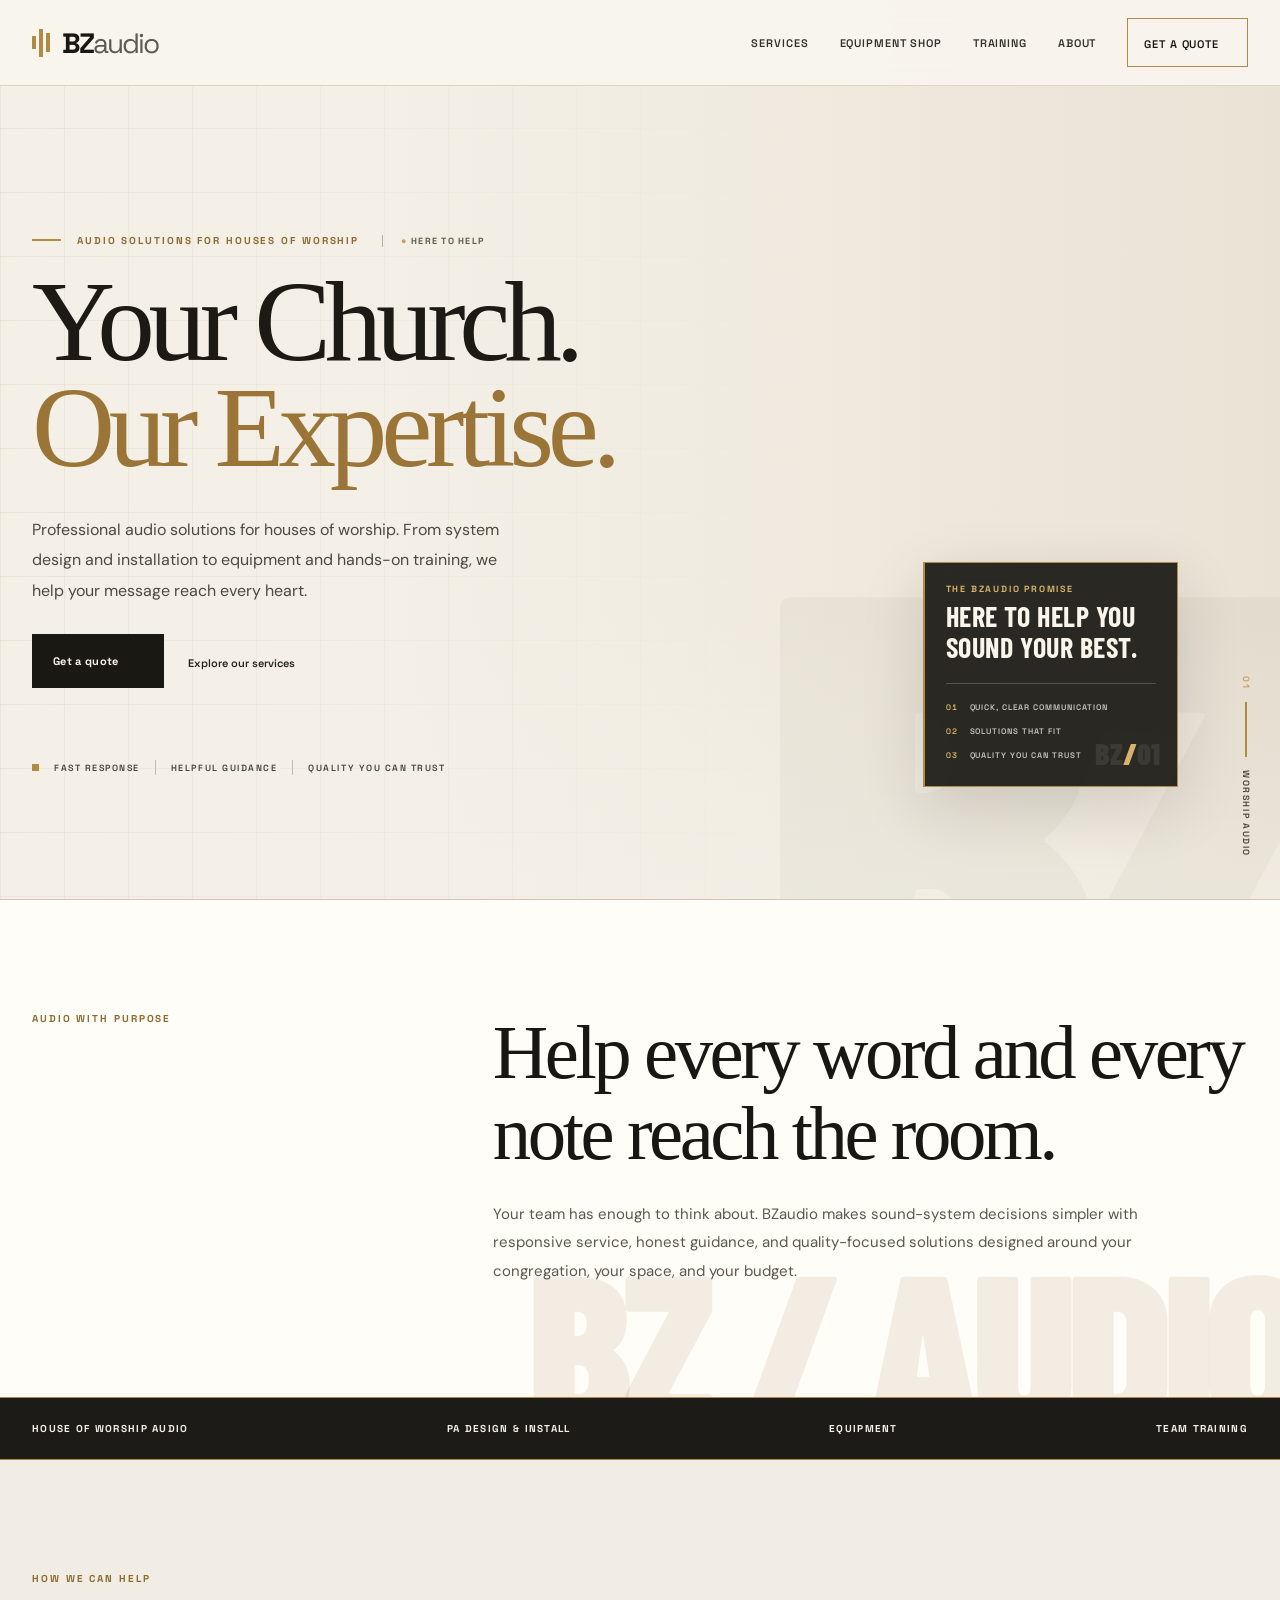
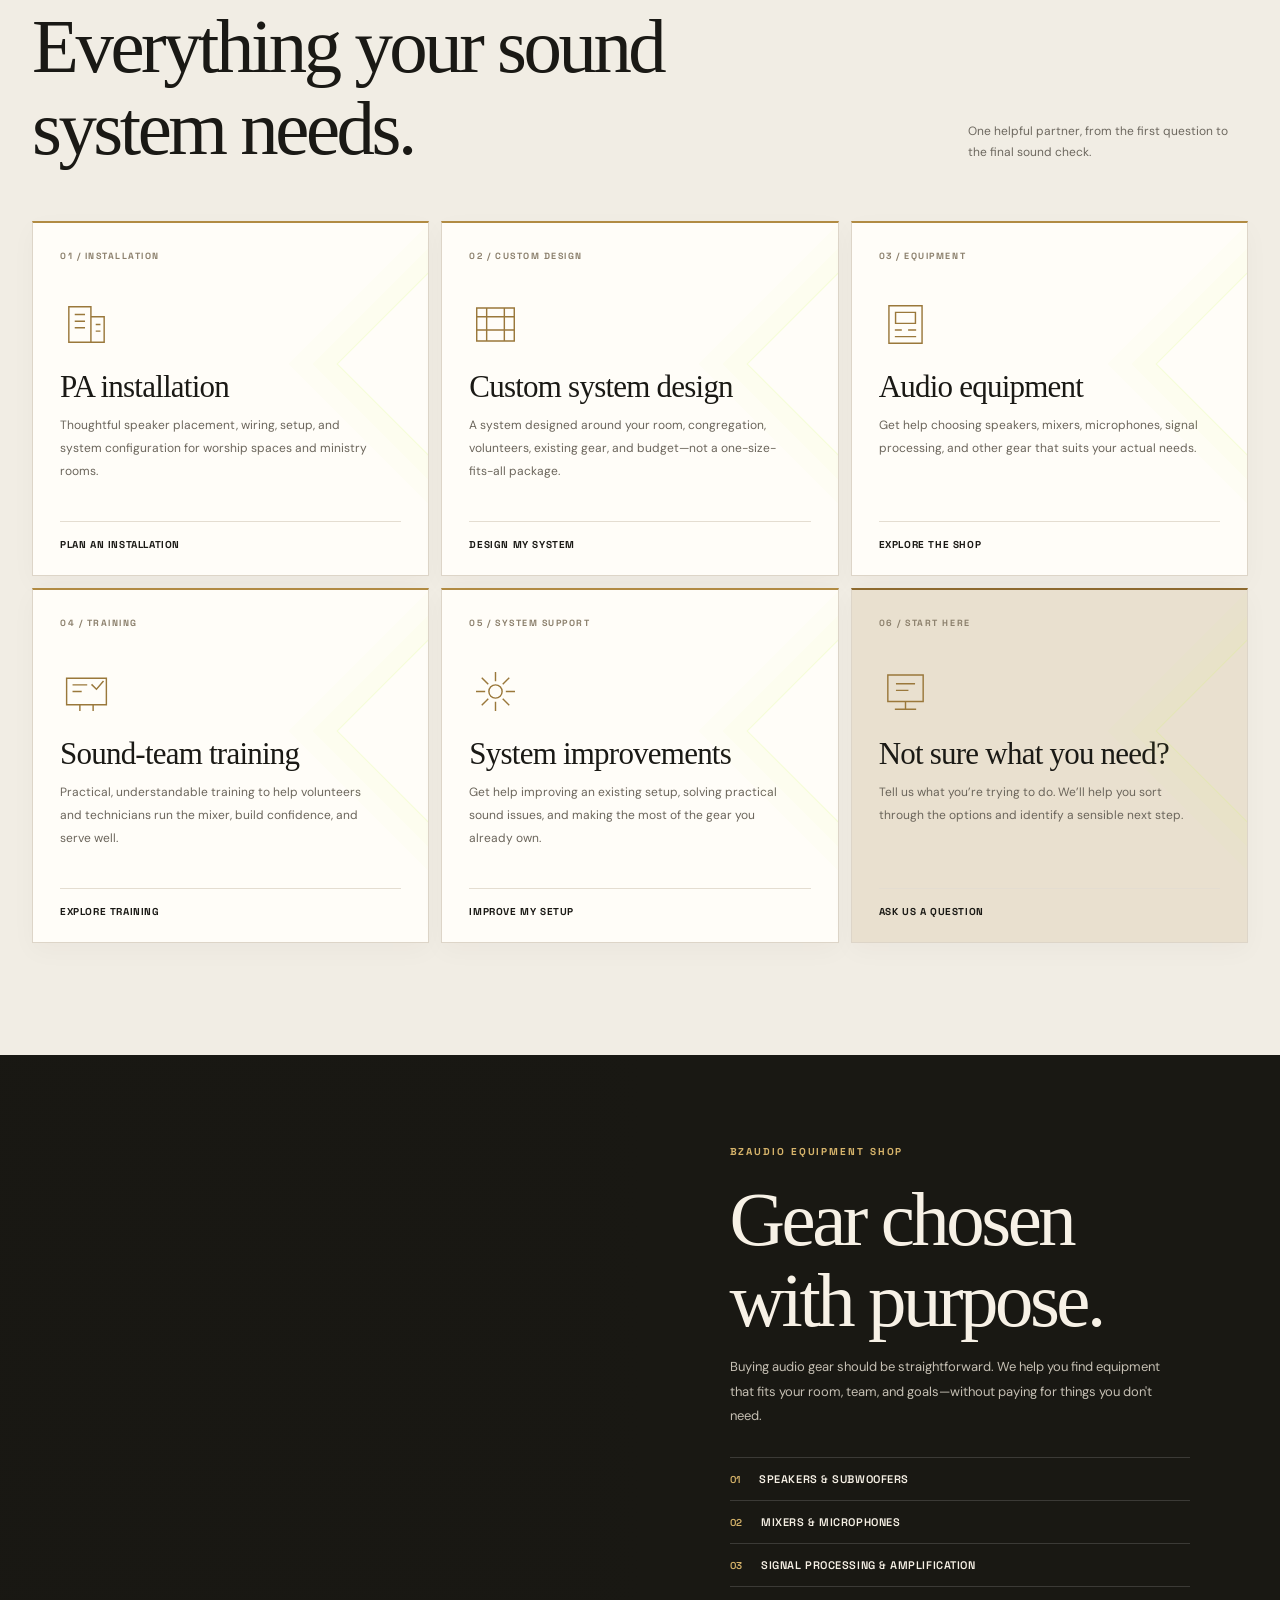
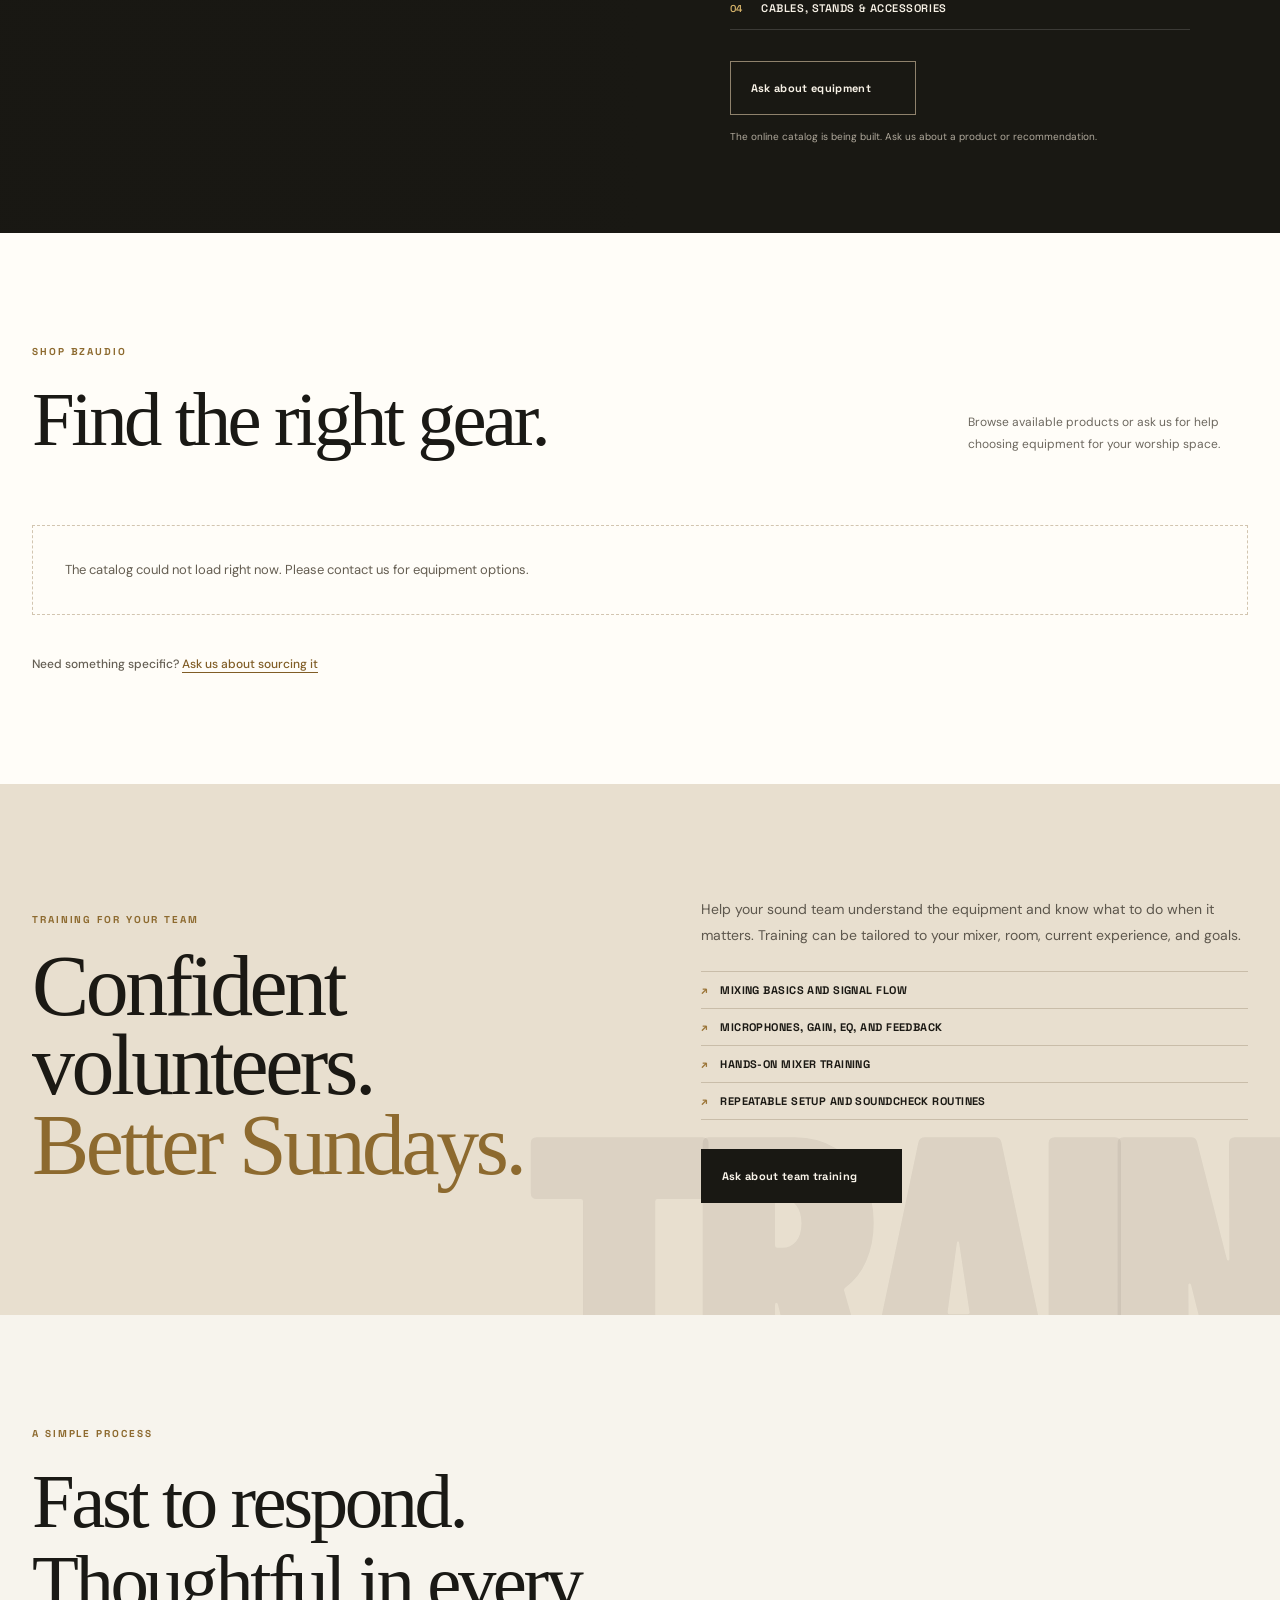
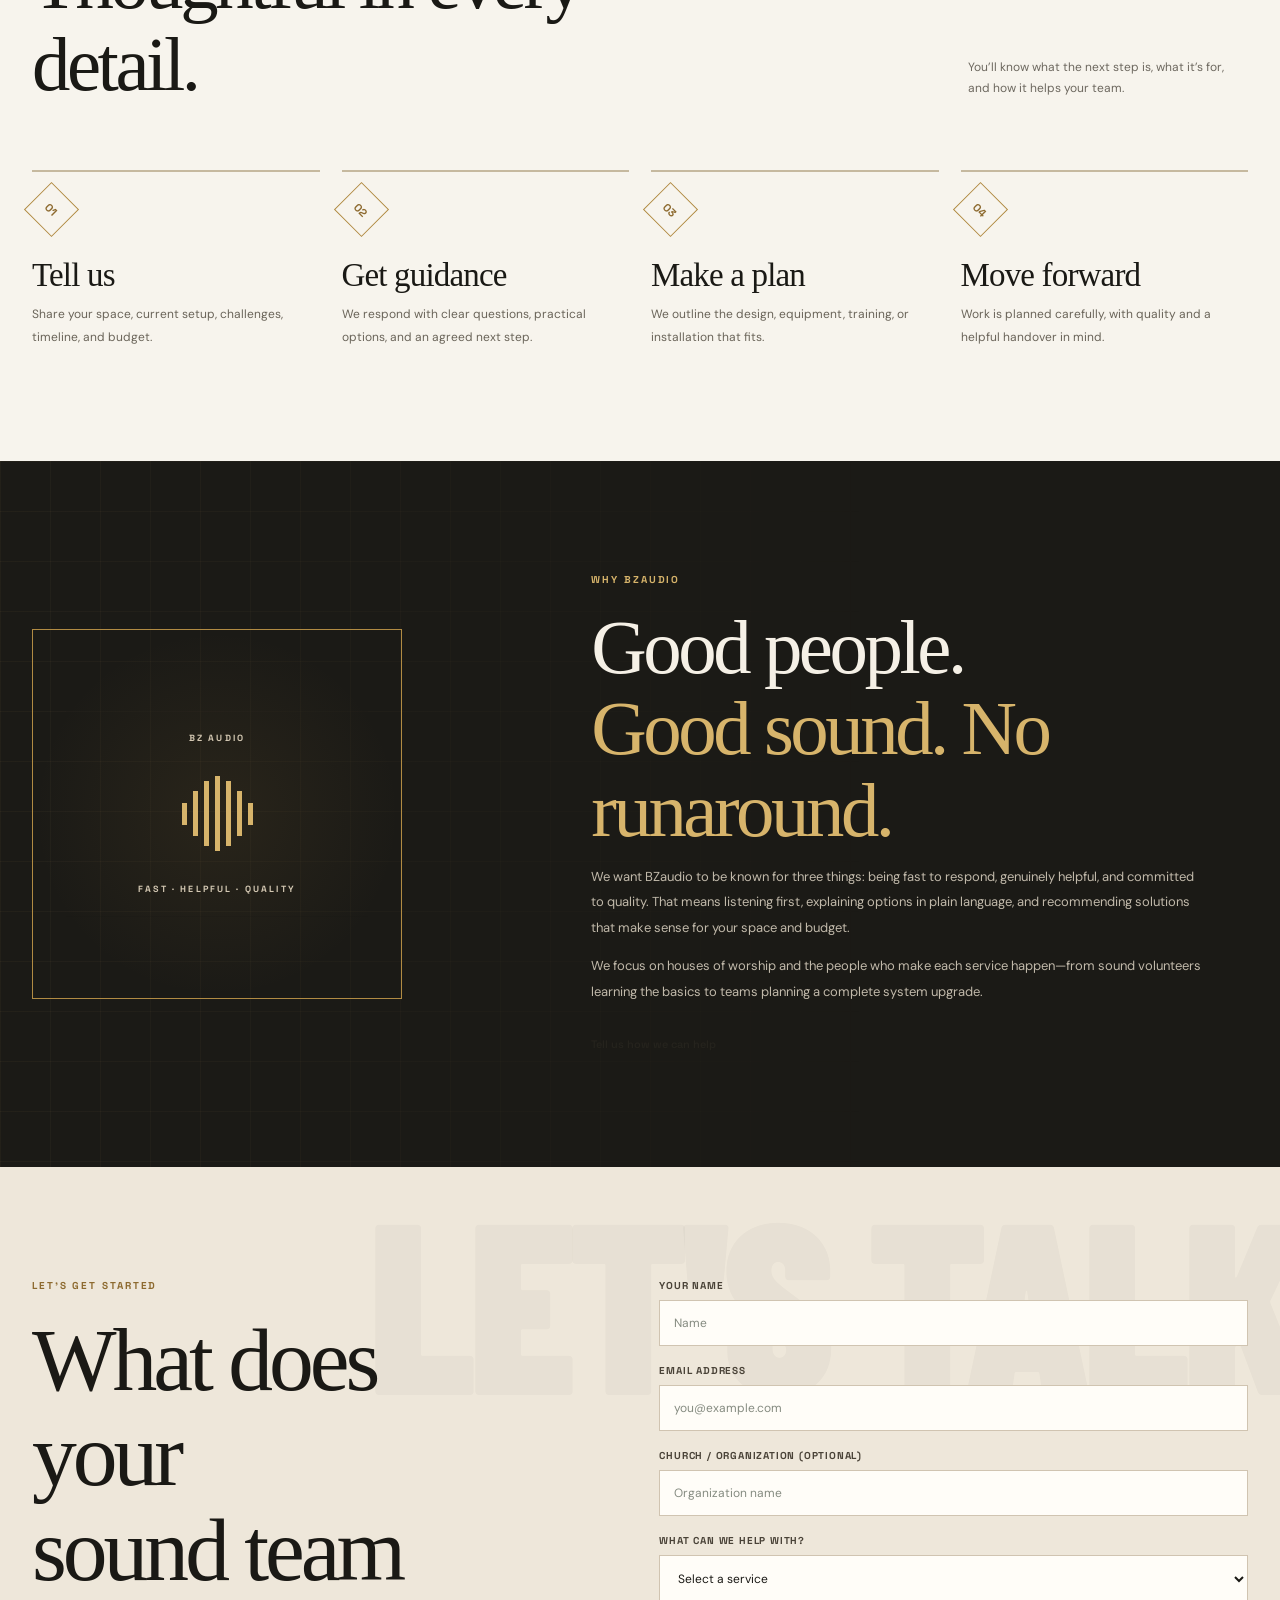
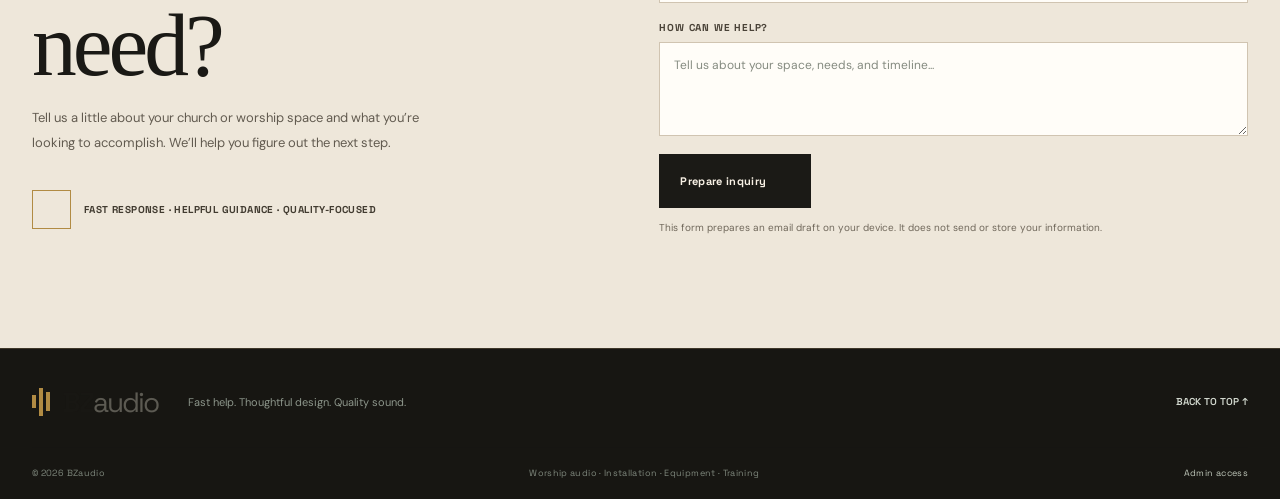
==== commit a976c066: "Remove decorative emoji-like symbols from website" ====
--- a/index.html
+++ b/index.html
@@ -13,7 +13,7 @@
   <link rel="preconnect" href="https://fonts.googleapis.com">
   <link rel="preconnect" href="https://fonts.gstatic.com" crossorigin>
   <link href="https://fonts.googleapis.com/css2?family=Barlow+Condensed:wght@500;600;700;800;900&family=DM+Sans:wght@400;500;600;700&family=Space+Grotesk:wght@400;500;600;700&display=swap" rel="stylesheet">
-  <link rel="stylesheet" href="styles.css?v=20261015d">
+  <link rel="stylesheet" href="styles.css?v=20261015e">
   <script src="app.js" defer></script>
 </head>
 <body>
@@ -23,7 +23,7 @@
       <a class="brand" href="#top" aria-label="BZaudio home"><span class="brand-mark" aria-hidden="true"><span></span><span></span><span></span></span><span class="brand-word">BZ<span>audio</span></span></a>
       <button class="menu-toggle" aria-label="Open navigation" aria-expanded="false" aria-controls="primary-nav"><span></span><span></span></button>
       <nav class="nav-links" id="primary-nav" aria-label="Main navigation">
-        <a href="#services">Services</a><a href="#catalog">Equipment shop</a><a href="#training">Training</a><a href="#about">About</a><a class="nav-cta" href="#contact">Get a quote <span aria-hidden="true">↗</span></a>
+        <a href="#services">Services</a><a href="#catalog">Equipment shop</a><a href="#training">Training</a><a href="#about">About</a><a class="nav-cta" href="#contact">Get a quote <span aria-hidden="true"></span></a>
       </nav>
     </div>
   </header>
@@ -34,32 +34,32 @@
         <p class="eyebrow"><span class="eyebrow-line"></span> AUDIO SOLUTIONS FOR HOUSES OF WORSHIP <span class="hero-live">● HERE TO HELP</span></p>
         <h1>Your Church.<br><span>Our Expertise.</span></h1>
         <p class="hero-copy">Professional audio solutions for houses of worship. From system design and installation to equipment and hands-on training, we help your message reach every heart.</p>
-        <div class="hero-actions"><a class="button button-primary" href="#contact">Get a quote <span aria-hidden="true">↗</span></a><a class="text-link" href="#services">Explore our services <span aria-hidden="true">↓</span></a></div>
+        <div class="hero-actions"><a class="button button-primary" href="#contact">Get a quote <span aria-hidden="true"></span></a><a class="text-link" href="#services">Explore our services <span aria-hidden="true"></span></a></div>
         <div class="hero-proof"><span class="proof-dot"></span><span>Fast response</span><i></i><span>Helpful guidance</span><i></i><span>Quality you can trust</span></div>
       </div>
       <aside class="hero-spec" aria-label="Our promise"><span class="spec-kicker">THE BZAUDIO PROMISE</span><strong>Here to help you sound your best.</strong><span class="spec-line"></span><div><span>01</span> QUICK, CLEAR COMMUNICATION</div><div><span>02</span> SOLUTIONS THAT FIT</div><div><span>03</span> QUALITY YOU CAN TRUST</div><span class="spec-mark" aria-hidden="true">BZ<span>/</span>01</span></aside>
       <div class="hero-index" aria-hidden="true"><span>01</span><span class="index-rule"></span><span>WORSHIP AUDIO</span></div>
     </section>
     <section class="intro section-pad"><div class="container intro-grid"><p class="eyebrow section-label">Audio with purpose</p><div><h2>Help every word and every note reach the room.</h2><p class="intro-copy">Your team has enough to think about. BZaudio makes sound-system decisions simpler with responsive service, honest guidance, and quality-focused solutions designed around your congregation, your space, and your budget.</p></div></div></section>
-    <div class="signal-strip" aria-label="BZaudio offerings"><div class="container signal-track"><span>HOUSE OF WORSHIP AUDIO</span><i>✳</i><span>PA DESIGN &amp; INSTALL</span><i>✳</i><span>EQUIPMENT</span><i>✳</i><span>TEAM TRAINING</span></div></div>
+    <div class="signal-strip" aria-label="BZaudio offerings"><div class="container signal-track"><span>HOUSE OF WORSHIP AUDIO</span><i></i><span>PA DESIGN &amp; INSTALL</span><i></i><span>EQUIPMENT</span><i></i><span>TEAM TRAINING</span></div></div>
     <section class="services section-pad" id="services"><div class="container">
       <div class="section-heading"><div><p class="eyebrow">How we can help</p><h2>Everything your sound system needs.</h2></div><p class="heading-note">One helpful partner, from the first question to the final sound check.</p></div>
       <div class="service-grid">
-        <article class="service-card"><div class="service-number">01 / INSTALLATION</div><div class="service-icon"><svg viewBox="0 0 48 48" aria-hidden="true"><path d="M8 40V8h20v32H8ZM28 17h12v23H28 M14 15h8 M14 21h8 M14 27h8 M33 24h3 M33 30h3"/></svg></div><h3>PA installation</h3><p>Thoughtful speaker placement, wiring, setup, and system configuration for worship spaces and ministry rooms.</p><a href="#contact" class="card-link">Plan an installation <span>↗</span></a></article>
-        <article class="service-card"><div class="service-number">02 / CUSTOM DESIGN</div><div class="service-icon"><svg viewBox="0 0 48 48" aria-hidden="true"><path d="M7 39V9h34v30H7Z M7 17h34 M16 9v30 M32 9v30 M7 29h34"/></svg></div><h3>Custom system design</h3><p>A system designed around your room, congregation, volunteers, existing gear, and budget—not a one-size-fits-all package.</p><a href="#contact" class="card-link">Design my system <span>↗</span></a></article>
-        <article class="service-card"><div class="service-number">03 / EQUIPMENT</div><div class="service-icon"><svg viewBox="0 0 48 48" aria-hidden="true"><path d="M9 7h30v34H9z M15 13h18v10H15z M15 29h5 M27 29h6 M15 35h18"/></svg></div><h3>Audio equipment</h3><p>Get help choosing speakers, mixers, microphones, signal processing, and other gear that suits your actual needs.</p><a href="#catalog" class="card-link">Explore the shop <span>↗</span></a></article>
-        <article class="service-card"><div class="service-number">04 / TRAINING</div><div class="service-icon"><svg viewBox="0 0 48 48" aria-hidden="true"><path d="M6 12h36v24H6z M12 18h12 M12 24h7 M29 18l4 4 6-7 M18 36v5 M30 36v5"/></svg></div><h3>Sound-team training</h3><p>Practical, understandable training to help volunteers and technicians run the mixer, build confidence, and serve well.</p><a href="#training" class="card-link">Explore training <span>↗</span></a></article>
-        <article class="service-card"><div class="service-number">05 / SYSTEM SUPPORT</div><div class="service-icon"><svg viewBox="0 0 48 48" aria-hidden="true"><path d="M24 7v7 M24 34v7 M7 24h7 M34 24h7 M12 12l5 5 M31 31l5 5 M36 12l-5 5 M17 31l-5 5 M18 24a6 6 0 1 0 12 0 6 6 0 0 0-12 0Z"/></svg></div><h3>System improvements</h3><p>Get help improving an existing setup, solving practical sound issues, and making the most of the gear you already own.</p><a href="#contact" class="card-link">Improve my setup <span>↗</span></a></article>
-        <article class="service-card service-card-highlight"><div class="service-number">06 / START HERE</div><div class="service-icon"><svg viewBox="0 0 48 48" aria-hidden="true"><path d="M8 9h32v24H8z M15 40h18 M24 33v7 M16 17h16 M16 23h10"/></svg></div><h3>Not sure what you need?</h3><p>Tell us what you’re trying to do. We’ll help you sort through the options and identify a sensible next step.</p><a href="#contact" class="card-link">Ask us a question <span>↗</span></a></article>
+        <article class="service-card"><div class="service-number">01 / INSTALLATION</div><div class="service-icon"><svg viewBox="0 0 48 48" aria-hidden="true"><path d="M8 40V8h20v32H8ZM28 17h12v23H28 M14 15h8 M14 21h8 M14 27h8 M33 24h3 M33 30h3"/></svg></div><h3>PA installation</h3><p>Thoughtful speaker placement, wiring, setup, and system configuration for worship spaces and ministry rooms.</p><a href="#contact" class="card-link">Plan an installation <span></span></a></article>
+        <article class="service-card"><div class="service-number">02 / CUSTOM DESIGN</div><div class="service-icon"><svg viewBox="0 0 48 48" aria-hidden="true"><path d="M7 39V9h34v30H7Z M7 17h34 M16 9v30 M32 9v30 M7 29h34"/></svg></div><h3>Custom system design</h3><p>A system designed around your room, congregation, volunteers, existing gear, and budget—not a one-size-fits-all package.</p><a href="#contact" class="card-link">Design my system <span></span></a></article>
+        <article class="service-card"><div class="service-number">03 / EQUIPMENT</div><div class="service-icon"><svg viewBox="0 0 48 48" aria-hidden="true"><path d="M9 7h30v34H9z M15 13h18v10H15z M15 29h5 M27 29h6 M15 35h18"/></svg></div><h3>Audio equipment</h3><p>Get help choosing speakers, mixers, microphones, signal processing, and other gear that suits your actual needs.</p><a href="#catalog" class="card-link">Explore the shop <span></span></a></article>
+        <article class="service-card"><div class="service-number">04 / TRAINING</div><div class="service-icon"><svg viewBox="0 0 48 48" aria-hidden="true"><path d="M6 12h36v24H6z M12 18h12 M12 24h7 M29 18l4 4 6-7 M18 36v5 M30 36v5"/></svg></div><h3>Sound-team training</h3><p>Practical, understandable training to help volunteers and technicians run the mixer, build confidence, and serve well.</p><a href="#training" class="card-link">Explore training <span></span></a></article>
+        <article class="service-card"><div class="service-number">05 / SYSTEM SUPPORT</div><div class="service-icon"><svg viewBox="0 0 48 48" aria-hidden="true"><path d="M24 7v7 M24 34v7 M7 24h7 M34 24h7 M12 12l5 5 M31 31l5 5 M36 12l-5 5 M17 31l-5 5 M18 24a6 6 0 1 0 12 0 6 6 0 0 0-12 0Z"/></svg></div><h3>System improvements</h3><p>Get help improving an existing setup, solving practical sound issues, and making the most of the gear you already own.</p><a href="#contact" class="card-link">Improve my setup <span></span></a></article>
+        <article class="service-card service-card-highlight"><div class="service-number">06 / START HERE</div><div class="service-icon"><svg viewBox="0 0 48 48" aria-hidden="true"><path d="M8 9h32v24H8z M15 40h18 M24 33v7 M16 17h16 M16 23h10"/></svg></div><h3>Not sure what you need?</h3><p>Tell us what you’re trying to do. We’ll help you sort through the options and identify a sensible next step.</p><a href="#contact" class="card-link">Ask us a question <span></span></a></article>
       </div>
     </div></section>
-    <section class="feature" id="shop"><div class="feature-photo" role="img" aria-label="Live sound equipment used for events and worship"></div><div class="feature-content"><p class="eyebrow">BZaudio equipment shop</p><h2>Gear chosen<br>with purpose.</h2><p>Buying audio gear should be straightforward. We help you find equipment that fits your room, team, and goals—without paying for things you don't need.</p><ul class="feature-list"><li><span>01</span> Speakers &amp; subwoofers</li><li><span>02</span> Mixers &amp; microphones</li><li><span>03</span> Signal processing &amp; amplification</li><li><span>04</span> Cables, stands &amp; accessories</li></ul><a class="button button-outline" href="#contact">Ask about equipment <span aria-hidden="true">↗</span></a><p class="small-note">The online catalog is being built. Ask us about a product or recommendation.</p></div></section>
-    <section class="catalog-section section-pad" id="catalog"><div class="container"><div class="section-heading"><div><p class="eyebrow">Shop BZaudio</p><h2>Find the right gear.</h2></div><p class="heading-note">Browse available products or ask us for help choosing equipment for your worship space.</p></div><div class="catalog-grid" id="product-grid" aria-live="polite"><p class="catalog-empty">Our product catalog is being prepared. Contact us for current equipment options and recommendations.</p></div><p class="catalog-footnote">Need something specific? <a href="#contact">Ask us about sourcing it ↗</a></p></div></section>
-    <section class="training-band section-pad" id="training"><div class="container training-grid"><div><p class="eyebrow">Training for your team</p><h2>Confident volunteers.<br><span>Better Sundays.</span></h2></div><div><p>Help your sound team understand the equipment and know what to do when it matters. Training can be tailored to your mixer, room, current experience, and goals.</p><ul class="training-points"><li>Mixing basics and signal flow</li><li>Microphones, gain, EQ, and feedback</li><li>Hands-on mixer training</li><li>Repeatable setup and soundcheck routines</li></ul><a class="button button-primary" href="#contact">Ask about team training <span aria-hidden="true">↗</span></a></div></div></section>
+    <section class="feature" id="shop"><div class="feature-photo" role="img" aria-label="Live sound equipment used for events and worship"></div><div class="feature-content"><p class="eyebrow">BZaudio equipment shop</p><h2>Gear chosen<br>with purpose.</h2><p>Buying audio gear should be straightforward. We help you find equipment that fits your room, team, and goals—without paying for things you don't need.</p><ul class="feature-list"><li><span>01</span> Speakers &amp; subwoofers</li><li><span>02</span> Mixers &amp; microphones</li><li><span>03</span> Signal processing &amp; amplification</li><li><span>04</span> Cables, stands &amp; accessories</li></ul><a class="button button-outline" href="#contact">Ask about equipment <span aria-hidden="true"></span></a><p class="small-note">The online catalog is being built. Ask us about a product or recommendation.</p></div></section>
+    <section class="catalog-section section-pad" id="catalog"><div class="container"><div class="section-heading"><div><p class="eyebrow">Shop BZaudio</p><h2>Find the right gear.</h2></div><p class="heading-note">Browse available products or ask us for help choosing equipment for your worship space.</p></div><div class="catalog-grid" id="product-grid" aria-live="polite"><p class="catalog-empty">Our product catalog is being prepared. Contact us for current equipment options and recommendations.</p></div><p class="catalog-footnote">Need something specific? <a href="#contact">Ask us about sourcing it </a></p></div></section>
+    <section class="training-band section-pad" id="training"><div class="container training-grid"><div><p class="eyebrow">Training for your team</p><h2>Confident volunteers.<br><span>Better Sundays.</span></h2></div><div><p>Help your sound team understand the equipment and know what to do when it matters. Training can be tailored to your mixer, room, current experience, and goals.</p><ul class="training-points"><li>Mixing basics and signal flow</li><li>Microphones, gain, EQ, and feedback</li><li>Hands-on mixer training</li><li>Repeatable setup and soundcheck routines</li></ul><a class="button button-primary" href="#contact">Ask about team training <span aria-hidden="true"></span></a></div></div></section>
     <section class="approach section-pad" id="process"><div class="container"><div class="section-heading"><div><p class="eyebrow">A simple process</p><h2>Fast to respond. Thoughtful in every detail.</h2></div><p class="heading-note">You’ll know what the next step is, what it’s for, and how it helps your team.</p></div><div class="process-grid"><article><span>01</span><h3>Tell us</h3><p>Share your space, current setup, challenges, timeline, and budget.</p></article><article><span>02</span><h3>Get guidance</h3><p>We respond with clear questions, practical options, and an agreed next step.</p></article><article><span>03</span><h3>Make a plan</h3><p>We outline the design, equipment, training, or installation that fits.</p></article><article><span>04</span><h3>Move forward</h3><p>Work is planned carefully, with quality and a helpful handover in mind.</p></article></div></div></section>
-    <section class="about section-pad" id="about"><div class="container about-grid"><div class="about-stamp"><span class="stamp-top">BZ AUDIO</span><div class="stamp-wave"><span></span><span></span><span></span><span></span><span></span><span></span><span></span></div><span class="stamp-bottom">FAST · HELPFUL · QUALITY</span></div><div class="about-copy"><p class="eyebrow">Why BZaudio</p><h2>Good people.<br><span>Good sound. No runaround.</span></h2><p>We want BZaudio to be known for three things: being fast to respond, genuinely helpful, and committed to quality. That means listening first, explaining options in plain language, and recommending solutions that make sense for your space and budget.</p><p>We focus on houses of worship and the people who make each service happen—from sound volunteers learning the basics to teams planning a complete system upgrade.</p><a class="text-link" href="#contact">Tell us how we can help <span aria-hidden="true">↗</span></a></div></div></section>
-    <section class="contact section-pad" id="contact"><div class="container contact-grid"><div class="contact-heading"><p class="eyebrow">Let's get started</p><h2>What does your<br>sound team need?</h2><p>Tell us a little about your church or worship space and what you’re looking to accomplish. We’ll help you figure out the next step.</p><div class="contact-note"><span class="contact-note-icon">↗</span><span>Fast response · Helpful guidance · Quality-focused</span></div></div><form class="contact-form" id="contact-form"><div class="form-row"><label for="name">Your name</label><input id="name" name="name" autocomplete="name" required placeholder="Name"></div><div class="form-row"><label for="email">Email address</label><input id="email" name="email" type="email" autocomplete="email" required placeholder="you@example.com"></div><div class="form-row"><label for="organization">Church / organization (optional)</label><input id="organization" name="organization" autocomplete="organization" placeholder="Organization name"></div><div class="form-row"><label for="interest">What can we help with?</label><select id="interest" name="interest" required><option value="" disabled selected>Select a service</option><option>PA installation</option><option>Custom system design</option><option>Audio equipment</option><option>Sound-team training</option><option>System improvements / troubleshooting</option><option>Other question</option></select></div><div class="form-row"><label for="message">How can we help?</label><textarea id="message" name="message" rows="4" required placeholder="Tell us about your space, needs, and timeline..."></textarea></div><button class="button button-primary submit-button" type="submit">Prepare inquiry <span aria-hidden="true">↗</span></button><p class="form-status" id="form-status" role="status">This form prepares an email draft on your device. It does not send or store your information.</p></form></div></section>
+    <section class="about section-pad" id="about"><div class="container about-grid"><div class="about-stamp"><span class="stamp-top">BZ AUDIO</span><div class="stamp-wave"><span></span><span></span><span></span><span></span><span></span><span></span><span></span></div><span class="stamp-bottom">FAST · HELPFUL · QUALITY</span></div><div class="about-copy"><p class="eyebrow">Why BZaudio</p><h2>Good people.<br><span>Good sound. No runaround.</span></h2><p>We want BZaudio to be known for three things: being fast to respond, genuinely helpful, and committed to quality. That means listening first, explaining options in plain language, and recommending solutions that make sense for your space and budget.</p><p>We focus on houses of worship and the people who make each service happen—from sound volunteers learning the basics to teams planning a complete system upgrade.</p><a class="text-link" href="#contact">Tell us how we can help <span aria-hidden="true"></span></a></div></div></section>
+    <section class="contact section-pad" id="contact"><div class="container contact-grid"><div class="contact-heading"><p class="eyebrow">Let's get started</p><h2>What does your<br>sound team need?</h2><p>Tell us a little about your church or worship space and what you’re looking to accomplish. We’ll help you figure out the next step.</p><div class="contact-note"><span class="contact-note-icon"></span><span>Fast response · Helpful guidance · Quality-focused</span></div></div><form class="contact-form" id="contact-form"><div class="form-row"><label for="name">Your name</label><input id="name" name="name" autocomplete="name" required placeholder="Name"></div><div class="form-row"><label for="email">Email address</label><input id="email" name="email" type="email" autocomplete="email" required placeholder="you@example.com"></div><div class="form-row"><label for="organization">Church / organization (optional)</label><input id="organization" name="organization" autocomplete="organization" placeholder="Organization name"></div><div class="form-row"><label for="interest">What can we help with?</label><select id="interest" name="interest" required><option value="" disabled selected>Select a service</option><option>PA installation</option><option>Custom system design</option><option>Audio equipment</option><option>Sound-team training</option><option>System improvements / troubleshooting</option><option>Other question</option></select></div><div class="form-row"><label for="message">How can we help?</label><textarea id="message" name="message" rows="4" required placeholder="Tell us about your space, needs, and timeline..."></textarea></div><button class="button button-primary submit-button" type="submit">Prepare inquiry <span aria-hidden="true"></span></button><p class="form-status" id="form-status" role="status">This form prepares an email draft on your device. It does not send or store your information.</p></form></div></section>
   </main>
-  <footer class="site-footer"><div class="container footer-main"><a class="brand footer-brand" href="#top"><span class="brand-mark" aria-hidden="true"><span></span><span></span><span></span></span><span class="brand-word">BZ<span>audio</span></span></a><p>Fast help. Thoughtful design. Quality sound.</p><a href="#top" class="back-top">Back to top ↑</a></div><div class="container footer-bottom"><span>© <span id="year"></span> BZaudio</span><span>Worship audio · Installation · Equipment · Training</span><a href="admin/">Admin access ↗</a></div></footer>
+  <footer class="site-footer"><div class="container footer-main"><a class="brand footer-brand" href="#top"><span class="brand-mark" aria-hidden="true"><span></span><span></span><span></span></span><span class="brand-word">BZ<span>audio</span></span></a><p>Fast help. Thoughtful design. Quality sound.</p><a href="#top" class="back-top">Back to top ↑</a></div><div class="container footer-bottom"><span>© <span id="year"></span> BZaudio</span><span>Worship audio · Installation · Equipment · Training</span><a href="admin/">Admin access </a></div></footer>
 </body>
 </html>
--- a/styles.css
+++ b/styles.css
@@ -55,3 +55,29 @@
 @media(max-width:520px){.catalog-grid{grid-template-columns:1fr}}
 
 @media (min-width:621px) and (max-width:850px){.nav-links{gap:16px}.hero-spec{width:215px}.service-grid{grid-template-columns:repeat(2,minmax(0,1fr))}}
+
+
+/* Concept 2: clean, classic, editorial — premium black and antique gold */
+:root{color-scheme:light;--bg:#f4f0e7;--panel:#fffdf8;--panel2:#e8e1d5;--ink:#181713;--muted:#6d685f;--line:rgba(24,23,19,.16);--accent:#c5a15a;--accent2:#e2c889;--paper:#f4f0e7;--dark:#181713}
+body{background:var(--paper);color:var(--dark);font-family:var(--sans)}
+.site-header{position:absolute;background:rgba(248,245,238,.96);border-bottom:1px solid #ddd4c4;color:#181713;backdrop-filter:blur(14px)}
+.brand-word{color:#181713}.brand-word>span{color:#5c5a52}.brand-mark span{background:#b18b43}
+.nav-links{color:#333128}.nav-cta{color:#181713;border-color:#b18b43}.nav-cta:hover{background:#b18b43;color:#fff}
+.hero{background:#e8e0d2;color:#191813;min-height:760px;height:min(900px,100svh);border-bottom:1px solid #d3c6b1}
+.hero-image{background-image:url('https://images.unsplash.com/photo-1516280440614-37939bbacd81?auto=format&fit=crop&w=2200&q=90');background-position:center 52%;opacity:.85;filter:none}
+.hero-shade{background:linear-gradient(90deg,#f4f0e7 0%,rgba(244,240,231,.98) 29%,rgba(244,240,231,.82) 47%,rgba(244,240,231,.14) 100%),linear-gradient(0deg,rgba(244,240,231,.7),transparent 32%)}
+.hero:before{background-image:linear-gradient(rgba(142,108,52,.08) 1px,transparent 1px),linear-gradient(90deg,rgba(142,108,52,.08) 1px,transparent 1px);mask-image:linear-gradient(90deg,black,transparent 65%)}
+.hero:after{color:rgba(40,32,19,.035)}.hero h1{font:500 clamp(72px,9vw,124px)/.92 Georgia,'Times New Roman',serif;letter-spacing:-.055em;text-transform:none;color:#1d1a15}.hero h1 span{color:#9b7537}.hero-copy{color:#4e493f;font-size:16px}.eyebrow,.hero .eyebrow{color:#8d6a2f}.eyebrow-line{background:#b18b43}.hero-live{color:#635b4c;border-left-color:#bdb09b}.hero-actions{gap:24px}.button-primary{background:#191813;color:#f8f3e9}.button-primary:hover{background:#9b7537;color:#fff}.text-link{color:#25231d}.text-link span{color:#9b7537}.hero-proof{color:#474238}.proof-dot{background:#b18b43;box-shadow:none}.hero-proof i{background:#c6bba9}.hero-spec{background:rgba(25,24,19,.92);border-color:#b18b43;color:#faf5eb;box-shadow:0 20px 60px #19181324}.spec-kicker,.hero-spec>div span,.spec-mark span{color:#d7b46b}.spec-line{background:#ffffff32}.hero-index{color:#494236}.index-rule{background:#b18b43}.intro{background:#fffdf8}.intro .eyebrow,.section-label{color:#8d6a2f}.intro h2,.section-heading h2,.feature h2,.about-copy h2,.contact h2{font-family:Georgia,'Times New Roman',serif;font-weight:500;letter-spacing:-.045em;text-transform:none;line-height:1.06}.intro-copy{color:#5c574e}.intro:after{color:#9a7b4820}.signal-strip{background:#1c1b17;color:#f6f0e4;border-color:#b18b43}.signal-track i{color:#d7b46b}
+.services{background:#f1ede4;color:#1a1915}.services .eyebrow,.training-band .eyebrow,.approach .eyebrow,.contact .eyebrow{color:#8d6a2f}.heading-note{color:#6d685f}.service-card{background:#fffdf8;border:1px solid #ddd5c8;border-top:2px solid #b18b43;box-shadow:0 8px 24px #30251508}.service-card:hover{background:#fff;border-color:#b18b43;box-shadow:0 15px 35px #30251513}.service-number{color:#8c806d}.service-icon{color:#9a783b}.service-card h3,.process-grid h3{font-family:Georgia,'Times New Roman',serif;font-weight:500;text-transform:none;letter-spacing:-.025em}.service-card p{color:#6b655b}.card-link{border-color:#e4ddd1}.card-link:hover{color:#8d6a2f}.card-link span{color:#9b7537}.service-card-highlight{background:#e9e0cf;border-top-color:#8d6a2f}
+.feature{background:#191813;color:#f7f1e6}.feature-photo{filter:none;background-image:linear-gradient(0deg,#1716111c,#1716111c),url('https://images.unsplash.com/photo-1598488035139-bdbb2231ce04?auto=format&fit=crop&w=1400&q=90')}.feature-photo:after{background:linear-gradient(90deg,transparent 65%,#191813 100%),linear-gradient(0deg,#19181320,transparent 45%)}.feature-content>p:not(.eyebrow):not(.small-note){color:#c5bfb3}.feature .eyebrow{color:#d7b46b}.feature-list{border-color:#ffffff26}.feature-list li{border-color:#ffffff26}.feature-list span{color:#d7b46b}.button-outline{border-color:#8f826c;color:#f7f1e6}.button-outline:hover{border-color:#d7b46b;background:#d7b46b18}.small-note{color:#b0a99c}
+.catalog-section{background:#fffdf8;color:#1a1915}.catalog-section .eyebrow{color:#8d6a2f}.catalog-section .heading-note{color:#6d685f}.catalog-empty{border-color:#d2c5b0;color:#655e52}.product-card{background:#f8f5ee;border-color:#e0d7c8}.product-image{background:#e9e1d3;color:#8d6a2f}.product-category{color:#8d6a2f}.product-name{font-family:Georgia,'Times New Roman',serif;font-weight:500;text-transform:none}.product-description{color:#655f54}.product-action span{color:#9b7537}.catalog-footnote{color:#655f54}.catalog-footnote a{color:#805d26}
+.training-band{background:#e8dfcf;color:#1b1914}.training-band:after{color:#231d1410}.training-band h2{font-family:Georgia,'Times New Roman',serif;font-weight:500;text-transform:none;letter-spacing:-.04em}.training-band h2 span{color:#8d6a2f}.training-grid>div:nth-child(2)>p{color:#5d574d}.training-points{border-color:#c9bda9}.training-points li{border-color:#c9bda9}.training-points li:before{color:#9b7537}
+.approach{background:#f7f4ed;color:#1a1915}.approach .heading-note{color:#6d685f}.process-grid article{border-color:#c6b99f}.process-grid article>span{border-color:#b18b43;color:#8d6a2f}.process-grid h3{font-size:33px}.process-grid p{color:#6a6459}
+.about{background:#1b1a16;color:#f5f0e6}.about:before{background-image:linear-gradient(#d7b46b0c 1px,transparent 1px),linear-gradient(90deg,#d7b46b0c 1px,transparent 1px)}.about-stamp{border-color:#b18b43;background:radial-gradient(ellipse at center,#b18b4318,transparent 70%)}.stamp-wave span{background:#d7b46b}.stamp-top,.stamp-bottom{color:#d4c8b3}.about-copy h2 span{color:#d7b46b}.about-copy>p:not(.eyebrow){color:#c1b9aa}.about-copy .eyebrow{color:#d7b46b}
+.contact{background:#eee7da;color:#1a1915}.contact:after{color:#231d1408}.contact .eyebrow{color:#8d6a2f}.contact-heading>p:not(.eyebrow){color:#625b50}.contact-note{color:#413b30}.contact-note-icon{border-color:#b18b43;color:#8d6a2f}.form-row label{color:#494237}.form-row input,.form-row textarea,.form-row select{border-color:#d0c4b1;background:#fffdf8;color:#1a1915}.form-row input:focus,.form-row textarea:focus,.form-row select:focus{border-color:#9b7537;box-shadow:0 0 0 2px #9b75371c}.form-status{color:#70685b}.contact .button-primary{background:#1b1a16;color:#f8f1e5;border-color:#1b1a16}.contact .button-primary:hover{background:#8d6a2f;border-color:#8d6a2f}.site-footer{background:#171612;border-color:#3e3729}.footer-bottom a:hover{color:#d7b46b}
+/* Fine, restrained motion and gold graphic details */
+.service-card,.button,.nav-links a,.product-card{transition:transform .28s ease,box-shadow .28s ease,background-color .28s ease,border-color .28s ease}
+.product-card:hover{transform:translateY(-4px);box-shadow:0 14px 30px #30251512;border-color:#c5a15a}
+@media(max-width:850px){.nav-links{background:#f4f0e7;border-bottom-color:#d7cbb8;color:#28251f}.nav-cta{color:#28251f}.hero-spec{background:rgba(25,24,19,.93)} }
+@media(max-width:760px){.hero{min-height:790px;height:auto;padding:100px 0 75px}.hero-content{padding-top:90px;padding-bottom:0}.hero h1{font-size:clamp(54px,11vw,82px);line-height:1.02}.hero-spec{position:relative;right:auto;bottom:auto;margin:38px 19px 0 auto;width:min(280px,calc(100% - 38px))}.hero-proof{margin-top:40px}.intro h2,.section-heading h2{font-size:clamp(42px,10vw,62px)}.feature h2{font-size:clamp(48px,11vw,70px)}.about-copy h2{font-size:clamp(45px,11vw,68px)}.contact-heading h2{font-size:clamp(52px,12vw,78px)}.training-band h2{font-size:clamp(46px,10vw,70px)}}
+@media(prefers-reduced-motion:reduce){.product-card:hover,.service-card:hover{transform:none}}
